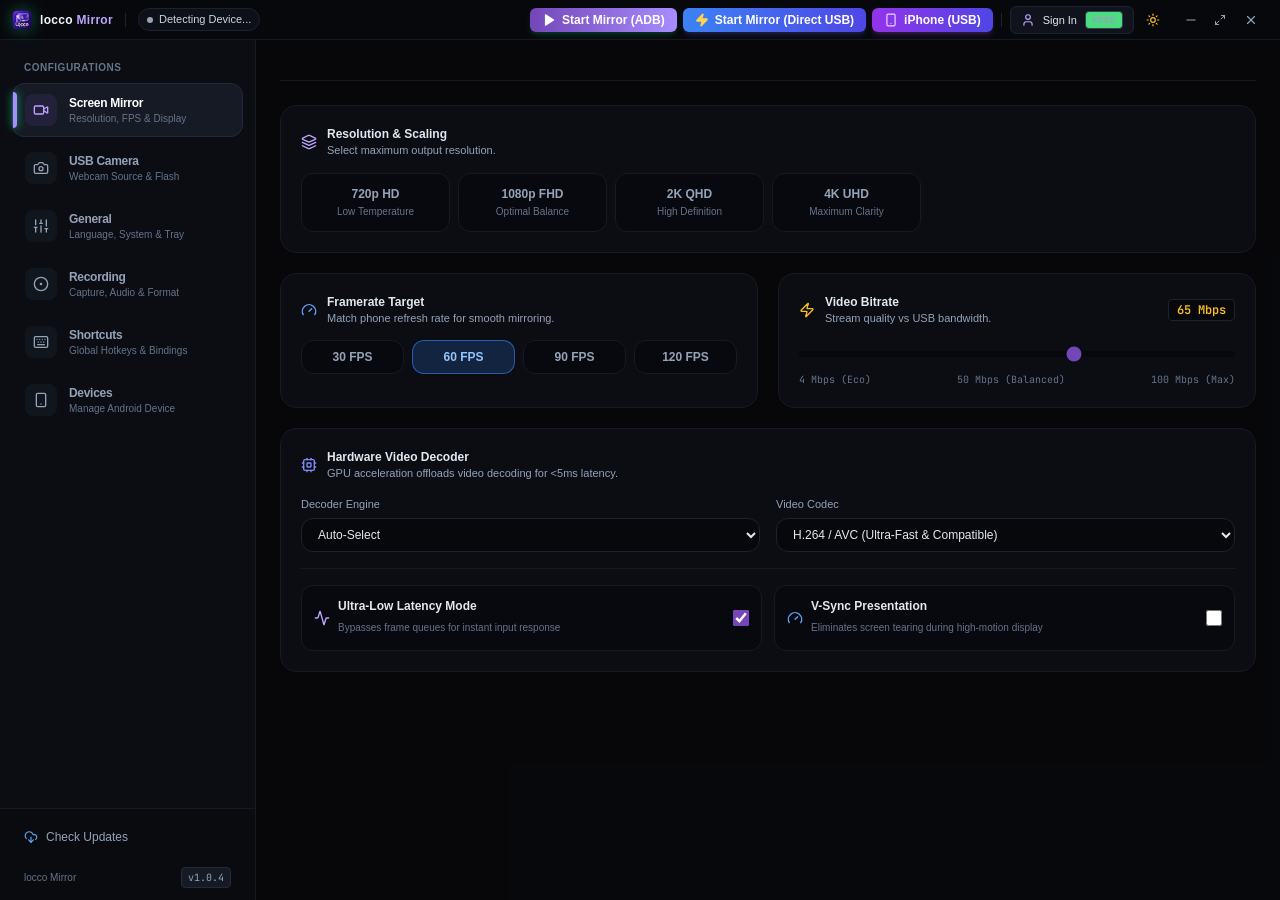
==== index.html @ 34924377 "feat(ui): update web frontend bundle with simplified USB camera and Locco Camera window controls" ====
<!DOCTYPE html>
<html lang="en" data-theme="dark">
  <head>
    <meta charset="UTF-8" />
    <meta name="viewport" content="width=device-width, initial-scale=1.0" />
    <title>locco Mirror</title>
    <link rel="icon" type="image/png" href="./assets/logo-B0XEbf4M.png" />
    <script type="module" crossorigin src="./assets/index-BO8e0gEm.js"></script>
    <link rel="modulepreload" crossorigin href="./assets/vendor-nf7bT_Uh.js">
    <link rel="stylesheet" crossorigin href="./assets/index-D-BGktNt.css">
  </head>
  <body class="bg-dark-950 text-slate-100 overflow-hidden">
    <div id="root"></div>
  </body>
</html>
---- assets/index-D-BGktNt.css ----
@font-face{font-family:Hanken Grotesk;font-style:normal;font-weight:300;font-display:swap;src:url([data-uri]) format("woff2");unicode-range:U+0460-052F,U+1C80-1C8A,U+20B4,U+2DE0-2DFF,U+A640-A69F,U+FE2E-FE2F}@font-face{font-family:Hanken Grotesk;font-style:normal;font-weight:300;font-display:swap;src:url(./ieVn2YZDLWuGJpnzaiwFXS9tYtpS59CjCQ-CHiFlh_0.woff2) format("woff2");unicode-range:U+0102-0103,U+0110-0111,U+0128-0129,U+0168-0169,U+01A0-01A1,U+01AF-01B0,U+0300-0301,U+0303-0304,U+0308-0309,U+0323,U+0329,U+1EA0-1EF9,U+20AB}@font-face{font-family:Hanken Grotesk;font-style:normal;font-weight:300;font-display:swap;src:url(./ieVn2YZDLWuGJpnzaiwFXS9tYtpT59CjCQ-Dg-wlmqe.woff2) format("woff2");unicode-range:U+0100-02BA,U+02BD-02C5,U+02C7-02CC,U+02CE-02D7,U+02DD-02FF,U+0304,U+0308,U+0329,U+1D00-1DBF,U+1E00-1E9F,U+1EF2-1EFF,U+2020,U+20A0-20AB,U+20AD-20C0,U+2113,U+2C60-2C7F,U+A720-A7FF}@font-face{font-family:Hanken Grotesk;font-style:normal;font-weight:300;font-display:swap;src:url(./ieVn2YZDLWuGJpnzaiwFXS9tYtpd59A-CaVRRdDk.woff2) format("woff2");unicode-range:U+0000-00FF,U+0131,U+0152-0153,U+02BB-02BC,U+02C6,U+02DA,U+02DC,U+0304,U+0308,U+0329,U+2000-206F,U+20AC,U+2122,U+2191,U+2193,U+2212,U+2215,U+FEFF,U+FFFD}@font-face{font-family:Hanken Grotesk;font-style:normal;font-weight:400;font-display:swap;src:url([data-uri]) format("woff2");unicode-range:U+0460-052F,U+1C80-1C8A,U+20B4,U+2DE0-2DFF,U+A640-A69F,U+FE2E-FE2F}@font-face{font-family:Hanken Grotesk;font-style:normal;font-weight:400;font-display:swap;src:url(./ieVn2YZDLWuGJpnzaiwFXS9tYtpS59CjCQ-CHiFlh_0.woff2) format("woff2");unicode-range:U+0102-0103,U+0110-0111,U+0128-0129,U+0168-0169,U+01A0-01A1,U+01AF-01B0,U+0300-0301,U+0303-0304,U+0308-0309,U+0323,U+0329,U+1EA0-1EF9,U+20AB}@font-face{font-family:Hanken Grotesk;font-style:normal;font-weight:400;font-display:swap;src:url(./ieVn2YZDLWuGJpnzaiwFXS9tYtpT59CjCQ-Dg-wlmqe.woff2) format("woff2");unicode-range:U+0100-02BA,U+02BD-02C5,U+02C7-02CC,U+02CE-02D7,U+02DD-02FF,U+0304,U+0308,U+0329,U+1D00-1DBF,U+1E00-1E9F,U+1EF2-1EFF,U+2020,U+20A0-20AB,U+20AD-20C0,U+2113,U+2C60-2C7F,U+A720-A7FF}@font-face{font-family:Hanken Grotesk;font-style:normal;font-weight:400;font-display:swap;src:url(./ieVn2YZDLWuGJpnzaiwFXS9tYtpd59A-CaVRRdDk.woff2) format("woff2");unicode-range:U+0000-00FF,U+0131,U+0152-0153,U+02BB-02BC,U+02C6,U+02DA,U+02DC,U+0304,U+0308,U+0329,U+2000-206F,U+20AC,U+2122,U+2191,U+2193,U+2212,U+2215,U+FEFF,U+FFFD}@font-face{font-family:Hanken Grotesk;font-style:normal;font-weight:500;font-display:swap;src:url([data-uri]) format("woff2");unicode-range:U+0460-052F,U+1C80-1C8A,U+20B4,U+2DE0-2DFF,U+A640-A69F,U+FE2E-FE2F}@font-face{font-family:Hanken Grotesk;font-style:normal;font-weight:500;font-display:swap;src:url(./ieVn2YZDLWuGJpnzaiwFXS9tYtpS59CjCQ-CHiFlh_0.woff2) format("woff2");unicode-range:U+0102-0103,U+0110-0111,U+0128-0129,U+0168-0169,U+01A0-01A1,U+01AF-01B0,U+0300-0301,U+0303-0304,U+0308-0309,U+0323,U+0329,U+1EA0-1EF9,U+20AB}@font-face{font-family:Hanken Grotesk;font-style:normal;font-weight:500;font-display:swap;src:url(./ieVn2YZDLWuGJpnzaiwFXS9tYtpT59CjCQ-Dg-wlmqe.woff2) format("woff2");unicode-range:U+0100-02BA,U+02BD-02C5,U+02C7-02CC,U+02CE-02D7,U+02DD-02FF,U+0304,U+0308,U+0329,U+1D00-1DBF,U+1E00-1E9F,U+1EF2-1EFF,U+2020,U+20A0-20AB,U+20AD-20C0,U+2113,U+2C60-2C7F,U+A720-A7FF}@font-face{font-family:Hanken Grotesk;font-style:normal;font-weight:500;font-display:swap;src:url(./ieVn2YZDLWuGJpnzaiwFXS9tYtpd59A-CaVRRdDk.woff2) format("woff2");unicode-range:U+0000-00FF,U+0131,U+0152-0153,U+02BB-02BC,U+02C6,U+02DA,U+02DC,U+0304,U+0308,U+0329,U+2000-206F,U+20AC,U+2122,U+2191,U+2193,U+2212,U+2215,U+FEFF,U+FFFD}@font-face{font-family:Hanken Grotesk;font-style:normal;font-weight:600;font-display:swap;src:url([data-uri]) format("woff2");unicode-range:U+0460-052F,U+1C80-1C8A,U+20B4,U+2DE0-2DFF,U+A640-A69F,U+FE2E-FE2F}@font-face{font-family:Hanken Grotesk;font-style:normal;font-weight:600;font-display:swap;src:url(./ieVn2YZDLWuGJpnzaiwFXS9tYtpS59CjCQ-CHiFlh_0.woff2) format("woff2");unicode-range:U+0102-0103,U+0110-0111,U+0128-0129,U+0168-0169,U+01A0-01A1,U+01AF-01B0,U+0300-0301,U+0303-0304,U+0308-0309,U+0323,U+0329,U+1EA0-1EF9,U+20AB}@font-face{font-family:Hanken Grotesk;font-style:normal;font-weight:600;font-display:swap;src:url(./ieVn2YZDLWuGJpnzaiwFXS9tYtpT59CjCQ-Dg-wlmqe.woff2) format("woff2");unicode-range:U+0100-02BA,U+02BD-02C5,U+02C7-02CC,U+02CE-02D7,U+02DD-02FF,U+0304,U+0308,U+0329,U+1D00-1DBF,U+1E00-1E9F,U+1EF2-1EFF,U+2020,U+20A0-20AB,U+20AD-20C0,U+2113,U+2C60-2C7F,U+A720-A7FF}@font-face{font-family:Hanken Grotesk;font-style:normal;font-weight:600;font-display:swap;src:url(./ieVn2YZDLWuGJpnzaiwFXS9tYtpd59A-CaVRRdDk.woff2) format("woff2");unicode-range:U+0000-00FF,U+0131,U+0152-0153,U+02BB-02BC,U+02C6,U+02DA,U+02DC,U+0304,U+0308,U+0329,U+2000-206F,U+20AC,U+2122,U+2191,U+2193,U+2212,U+2215,U+FEFF,U+FFFD}@font-face{font-family:Hanken Grotesk;font-style:normal;font-weight:700;font-display:swap;src:url([data-uri]) format("woff2");unicode-range:U+0460-052F,U+1C80-1C8A,U+20B4,U+2DE0-2DFF,U+A640-A69F,U+FE2E-FE2F}@font-face{font-family:Hanken Grotesk;font-style:normal;font-weight:700;font-display:swap;src:url(./ieVn2YZDLWuGJpnzaiwFXS9tYtpS59CjCQ-CHiFlh_0.woff2) format("woff2");unicode-range:U+0102-0103,U+0110-0111,U+0128-0129,U+0168-0169,U+01A0-01A1,U+01AF-01B0,U+0300-0301,U+0303-0304,U+0308-0309,U+0323,U+0329,U+1EA0-1EF9,U+20AB}@font-face{font-family:Hanken Grotesk;font-style:normal;font-weight:700;font-display:swap;src:url(./ieVn2YZDLWuGJpnzaiwFXS9tYtpT59CjCQ-Dg-wlmqe.woff2) format("woff2");unicode-range:U+0100-02BA,U+02BD-02C5,U+02C7-02CC,U+02CE-02D7,U+02DD-02FF,U+0304,U+0308,U+0329,U+1D00-1DBF,U+1E00-1E9F,U+1EF2-1EFF,U+2020,U+20A0-20AB,U+20AD-20C0,U+2113,U+2C60-2C7F,U+A720-A7FF}@font-face{font-family:Hanken Grotesk;font-style:normal;font-weight:700;font-display:swap;src:url(./ieVn2YZDLWuGJpnzaiwFXS9tYtpd59A-CaVRRdDk.woff2) format("woff2");unicode-range:U+0000-00FF,U+0131,U+0152-0153,U+02BB-02BC,U+02C6,U+02DA,U+02DC,U+0304,U+0308,U+0329,U+2000-206F,U+20AC,U+2122,U+2191,U+2193,U+2212,U+2215,U+FEFF,U+FFFD}@font-face{font-family:Hanken Grotesk;font-style:normal;font-weight:800;font-display:swap;src:url([data-uri]) format("woff2");unicode-range:U+0460-052F,U+1C80-1C8A,U+20B4,U+2DE0-2DFF,U+A640-A69F,U+FE2E-FE2F}@font-face{font-family:Hanken Grotesk;font-style:normal;font-weight:800;font-display:swap;src:url(./ieVn2YZDLWuGJpnzaiwFXS9tYtpS59CjCQ-CHiFlh_0.woff2) format("woff2");unicode-range:U+0102-0103,U+0110-0111,U+0128-0129,U+0168-0169,U+01A0-01A1,U+01AF-01B0,U+0300-0301,U+0303-0304,U+0308-0309,U+0323,U+0329,U+1EA0-1EF9,U+20AB}@font-face{font-family:Hanken Grotesk;font-style:normal;font-weight:800;font-display:swap;src:url(./ieVn2YZDLWuGJpnzaiwFXS9tYtpT59CjCQ-Dg-wlmqe.woff2) format("woff2");unicode-range:U+0100-02BA,U+02BD-02C5,U+02C7-02CC,U+02CE-02D7,U+02DD-02FF,U+0304,U+0308,U+0329,U+1D00-1DBF,U+1E00-1E9F,U+1EF2-1EFF,U+2020,U+20A0-20AB,U+20AD-20C0,U+2113,U+2C60-2C7F,U+A720-A7FF}@font-face{font-family:Hanken Grotesk;font-style:normal;font-weight:800;font-display:swap;src:url(./ieVn2YZDLWuGJpnzaiwFXS9tYtpd59A-CaVRRdDk.woff2) format("woff2");unicode-range:U+0000-00FF,U+0131,U+0152-0153,U+02BB-02BC,U+02C6,U+02DA,U+02DC,U+0304,U+0308,U+0329,U+2000-206F,U+20AC,U+2122,U+2191,U+2193,U+2212,U+2215,U+FEFF,U+FFFD}@font-face{font-family:JetBrains Mono;font-style:normal;font-weight:400;font-display:swap;src:url([data-uri]) format("woff2");unicode-range:U+0460-052F,U+1C80-1C8A,U+20B4,U+2DE0-2DFF,U+A640-A69F,U+FE2E-FE2F}@font-face{font-family:JetBrains Mono;font-style:normal;font-weight:400;font-display:swap;src:url(./tDbv2o-flEEny0FZhsfKu5WU4zr3E_BX0PnT8RD8yKwBNntkaToggR7BYRbKPxTcwhsk-Buze_B52.woff2) format("woff2");unicode-range:U+0301,U+0400-045F,U+0490-0491,U+04B0-04B1,U+2116}@font-face{font-family:JetBrains Mono;font-style:normal;font-weight:400;font-display:swap;src:url(./tDbv2o-flEEny0FZhsfKu5WU4zr3E_BX0PnT8RD8yKwBNntkaToggR7BYRbKPxPcwhsk-D3oMJlXt.woff2) format("woff2");unicode-range:U+0370-0377,U+037A-037F,U+0384-038A,U+038C,U+038E-03A1,U+03A3-03FF}@font-face{font-family:JetBrains Mono;font-style:normal;font-weight:400;font-display:swap;src:url(./tDbv2o-flEEny0FZhsfKu5WU4zr3E_BX0PnT8RD8yKwBNntkaToggR7BYRbKPx_cwhsk-BehTv68k.woff2) format("woff2");unicode-range:U+0102-0103,U+0110-0111,U+0128-0129,U+0168-0169,U+01A0-01A1,U+01AF-01B0,U+0300-0301,U+0303-0304,U+0308-0309,U+0323,U+0329,U+1EA0-1EF9,U+20AB}@font-face{font-family:JetBrains Mono;font-style:normal;font-weight:400;font-display:swap;src:url(./tDbv2o-flEEny0FZhsfKu5WU4zr3E_BX0PnT8RD8yKwBNntkaToggR7BYRbKPx7cwhsk-DIC32ArD.woff2) format("woff2");unicode-range:U+0100-02BA,U+02BD-02C5,U+02C7-02CC,U+02CE-02D7,U+02DD-02FF,U+0304,U+0308,U+0329,U+1D00-1DBF,U+1E00-1E9F,U+1EF2-1EFF,U+2020,U+20A0-20AB,U+20AD-20C0,U+2113,U+2C60-2C7F,U+A720-A7FF}@font-face{font-family:JetBrains Mono;font-style:normal;font-weight:400;font-display:swap;src:url(./tDbv2o-flEEny0FZhsfKu5WU4zr3E_BX0PnT8RD8yKwBNntkaToggR7BYRbKPxDcwg-6fWv1k7M.woff2) format("woff2");unicode-range:U+0000-00FF,U+0131,U+0152-0153,U+02BB-02BC,U+02C6,U+02DA,U+02DC,U+0304,U+0308,U+0329,U+2000-206F,U+20AC,U+2122,U+2191,U+2193,U+2212,U+2215,U+FEFF,U+FFFD}@font-face{font-family:JetBrains Mono;font-style:normal;font-weight:500;font-display:swap;src:url([data-uri]) format("woff2");unicode-range:U+0460-052F,U+1C80-1C8A,U+20B4,U+2DE0-2DFF,U+A640-A69F,U+FE2E-FE2F}@font-face{font-family:JetBrains Mono;font-style:normal;font-weight:500;font-display:swap;src:url(./tDbv2o-flEEny0FZhsfKu5WU4zr3E_BX0PnT8RD8yKwBNntkaToggR7BYRbKPxTcwhsk-Buze_B52.woff2) format("woff2");unicode-range:U+0301,U+0400-045F,U+0490-0491,U+04B0-04B1,U+2116}@font-face{font-family:JetBrains Mono;font-style:normal;font-weight:500;font-display:swap;src:url(./tDbv2o-flEEny0FZhsfKu5WU4zr3E_BX0PnT8RD8yKwBNntkaToggR7BYRbKPxPcwhsk-D3oMJlXt.woff2) format("woff2");unicode-range:U+0370-0377,U+037A-037F,U+0384-038A,U+038C,U+038E-03A1,U+03A3-03FF}@font-face{font-family:JetBrains Mono;font-style:normal;font-weight:500;font-display:swap;src:url(./tDbv2o-flEEny0FZhsfKu5WU4zr3E_BX0PnT8RD8yKwBNntkaToggR7BYRbKPx_cwhsk-BehTv68k.woff2) format("woff2");unicode-range:U+0102-0103,U+0110-0111,U+0128-0129,U+0168-0169,U+01A0-01A1,U+01AF-01B0,U+0300-0301,U+0303-0304,U+0308-0309,U+0323,U+0329,U+1EA0-1EF9,U+20AB}@font-face{font-family:JetBrains Mono;font-style:normal;font-weight:500;font-display:swap;src:url(./tDbv2o-flEEny0FZhsfKu5WU4zr3E_BX0PnT8RD8yKwBNntkaToggR7BYRbKPx7cwhsk-DIC32ArD.woff2) format("woff2");unicode-range:U+0100-02BA,U+02BD-02C5,U+02C7-02CC,U+02CE-02D7,U+02DD-02FF,U+0304,U+0308,U+0329,U+1D00-1DBF,U+1E00-1E9F,U+1EF2-1EFF,U+2020,U+20A0-20AB,U+20AD-20C0,U+2113,U+2C60-2C7F,U+A720-A7FF}@font-face{font-family:JetBrains Mono;font-style:normal;font-weight:500;font-display:swap;src:url(./tDbv2o-flEEny0FZhsfKu5WU4zr3E_BX0PnT8RD8yKwBNntkaToggR7BYRbKPxDcwg-6fWv1k7M.woff2) format("woff2");unicode-range:U+0000-00FF,U+0131,U+0152-0153,U+02BB-02BC,U+02C6,U+02DA,U+02DC,U+0304,U+0308,U+0329,U+2000-206F,U+20AC,U+2122,U+2191,U+2193,U+2212,U+2215,U+FEFF,U+FFFD}@font-face{font-family:JetBrains Mono;font-style:normal;font-weight:600;font-display:swap;src:url([data-uri]) format("woff2");unicode-range:U+0460-052F,U+1C80-1C8A,U+20B4,U+2DE0-2DFF,U+A640-A69F,U+FE2E-FE2F}@font-face{font-family:JetBrains Mono;font-style:normal;font-weight:600;font-display:swap;src:url(./tDbv2o-flEEny0FZhsfKu5WU4zr3E_BX0PnT8RD8yKwBNntkaToggR7BYRbKPxTcwhsk-Buze_B52.woff2) format("woff2");unicode-range:U+0301,U+0400-045F,U+0490-0491,U+04B0-04B1,U+2116}@font-face{font-family:JetBrains Mono;font-style:normal;font-weight:600;font-display:swap;src:url(./tDbv2o-flEEny0FZhsfKu5WU4zr3E_BX0PnT8RD8yKwBNntkaToggR7BYRbKPxPcwhsk-D3oMJlXt.woff2) format("woff2");unicode-range:U+0370-0377,U+037A-037F,U+0384-038A,U+038C,U+038E-03A1,U+03A3-03FF}@font-face{font-family:JetBrains Mono;font-style:normal;font-weight:600;font-display:swap;src:url(./tDbv2o-flEEny0FZhsfKu5WU4zr3E_BX0PnT8RD8yKwBNntkaToggR7BYRbKPx_cwhsk-BehTv68k.woff2) format("woff2");unicode-range:U+0102-0103,U+0110-0111,U+0128-0129,U+0168-0169,U+01A0-01A1,U+01AF-01B0,U+0300-0301,U+0303-0304,U+0308-0309,U+0323,U+0329,U+1EA0-1EF9,U+20AB}@font-face{font-family:JetBrains Mono;font-style:normal;font-weight:600;font-display:swap;src:url(./tDbv2o-flEEny0FZhsfKu5WU4zr3E_BX0PnT8RD8yKwBNntkaToggR7BYRbKPx7cwhsk-DIC32ArD.woff2) format("woff2");unicode-range:U+0100-02BA,U+02BD-02C5,U+02C7-02CC,U+02CE-02D7,U+02DD-02FF,U+0304,U+0308,U+0329,U+1D00-1DBF,U+1E00-1E9F,U+1EF2-1EFF,U+2020,U+20A0-20AB,U+20AD-20C0,U+2113,U+2C60-2C7F,U+A720-A7FF}@font-face{font-family:JetBrains Mono;font-style:normal;font-weight:600;font-display:swap;src:url(./tDbv2o-flEEny0FZhsfKu5WU4zr3E_BX0PnT8RD8yKwBNntkaToggR7BYRbKPxDcwg-6fWv1k7M.woff2) format("woff2");unicode-range:U+0000-00FF,U+0131,U+0152-0153,U+02BB-02BC,U+02C6,U+02DA,U+02DC,U+0304,U+0308,U+0329,U+2000-206F,U+20AC,U+2122,U+2191,U+2193,U+2212,U+2215,U+FEFF,U+FFFD}@font-face{font-family:remixicon;src:url(remixicon.eot?t=1769685282643);src:url(remixicon.eot?t=1769685282643#iefix) format("embedded-opentype"),url(./remixicon-CZw4FkzQ.woff2?t=1769685282643) format("woff2"),url(./remixicon-S6an_USy.woff?t=1769685282643) format("woff"),url(./remixicon-sqouR8Ox.ttf?t=1769685282643) format("truetype"),url(remixicon.svg?t=1769685282643#remixicon) format("svg");font-display:swap}[class^=ri-],[class*=" ri-"]{font-family:remixicon!important;font-style:normal;-webkit-font-smoothing:antialiased;-moz-osx-font-smoothing:grayscale}.ri-lg{font-size:1.3333em;line-height:.75em;vertical-align:-.0667em}.ri-xl{font-size:1.5em;line-height:.6666em;vertical-align:-.075em}.ri-xxs{font-size:.5em}.ri-xs{font-size:.75em}.ri-sm{font-size:.875em}.ri-1x{font-size:1em}.ri-2x{font-size:2em}.ri-3x{font-size:3em}.ri-4x{font-size:4em}.ri-5x{font-size:5em}.ri-6x{font-size:6em}.ri-7x{font-size:7em}.ri-8x{font-size:8em}.ri-9x{font-size:9em}.ri-10x{font-size:10em}.ri-fw{text-align:center;width:1.25em}.ri-24-hours-fill:before{content:""}.ri-24-hours-line:before{content:""}.ri-4k-fill:before{content:""}.ri-4k-line:before{content:""}.ri-a-b:before{content:""}.ri-account-box-fill:before{content:""}.ri-account-box-line:before{content:""}.ri-account-circle-fill:before{content:""}.ri-account-circle-line:before{content:""}.ri-account-pin-box-fill:before{content:""}.ri-account-pin-box-line:before{content:""}.ri-account-pin-circle-fill:before{content:""}.ri-account-pin-circle-line:before{content:""}.ri-add-box-fill:before{content:""}.ri-add-box-line:before{content:""}.ri-add-circle-fill:before{content:""}.ri-add-circle-line:before{content:""}.ri-add-fill:before{content:""}.ri-add-line:before{content:""}.ri-admin-fill:before{content:""}.ri-admin-line:before{content:""}.ri-advertisement-fill:before{content:""}.ri-advertisement-line:before{content:""}.ri-airplay-fill:before{content:""}.ri-airplay-line:before{content:""}.ri-alarm-fill:before{content:""}.ri-alarm-line:before{content:""}.ri-alarm-warning-fill:before{content:""}.ri-alarm-warning-line:before{content:""}.ri-album-fill:before{content:""}.ri-album-line:before{content:""}.ri-alert-fill:before{content:""}.ri-alert-line:before{content:""}.ri-aliens-fill:before{content:""}.ri-aliens-line:before{content:""}.ri-align-bottom:before{content:""}.ri-align-center:before{content:""}.ri-align-justify:before{content:""}.ri-align-left:before{content:""}.ri-align-right:before{content:""}.ri-align-top:before{content:""}.ri-align-vertically:before{content:""}.ri-alipay-fill:before{content:""}.ri-alipay-line:before{content:""}.ri-amazon-fill:before{content:""}.ri-amazon-line:before{content:""}.ri-anchor-fill:before{content:""}.ri-anchor-line:before{content:""}.ri-ancient-gate-fill:before{content:""}.ri-ancient-gate-line:before{content:""}.ri-ancient-pavilion-fill:before{content:""}.ri-ancient-pavilion-line:before{content:""}.ri-android-fill:before{content:""}.ri-android-line:before{content:""}.ri-angularjs-fill:before{content:""}.ri-angularjs-line:before{content:""}.ri-anticlockwise-2-fill:before{content:""}.ri-anticlockwise-2-line:before{content:""}.ri-anticlockwise-fill:before{content:""}.ri-anticlockwise-line:before{content:""}.ri-app-store-fill:before{content:""}.ri-app-store-line:before{content:""}.ri-apple-fill:before{content:""}.ri-apple-line:before{content:""}.ri-apps-2-fill:before{content:""}.ri-apps-2-line:before{content:""}.ri-apps-fill:before{content:""}.ri-apps-line:before{content:""}.ri-archive-drawer-fill:before{content:""}.ri-archive-drawer-line:before{content:""}.ri-archive-fill:before{content:""}.ri-archive-line:before{content:""}.ri-arrow-down-circle-fill:before{content:""}.ri-arrow-down-circle-line:before{content:""}.ri-arrow-down-fill:before{content:""}.ri-arrow-down-line:before{content:""}.ri-arrow-down-s-fill:before{content:""}.ri-arrow-down-s-line:before{content:""}.ri-arrow-drop-down-fill:before{content:""}.ri-arrow-drop-down-line:before{content:""}.ri-arrow-drop-left-fill:before{content:""}.ri-arrow-drop-left-line:before{content:""}.ri-arrow-drop-right-fill:before{content:""}.ri-arrow-drop-right-line:before{content:""}.ri-arrow-drop-up-fill:before{content:""}.ri-arrow-drop-up-line:before{content:""}.ri-arrow-go-back-fill:before{content:""}.ri-arrow-go-back-line:before{content:""}.ri-arrow-go-forward-fill:before{content:""}.ri-arrow-go-forward-line:before{content:""}.ri-arrow-left-circle-fill:before{content:""}.ri-arrow-left-circle-line:before{content:""}.ri-arrow-left-down-fill:before{content:""}.ri-arrow-left-down-line:before{content:""}.ri-arrow-left-fill:before{content:""}.ri-arrow-left-line:before{content:""}.ri-arrow-left-right-fill:before{content:""}.ri-arrow-left-right-line:before{content:""}.ri-arrow-left-s-fill:before{content:""}.ri-arrow-left-s-line:before{content:""}.ri-arrow-left-up-fill:before{content:""}.ri-arrow-left-up-line:before{content:""}.ri-arrow-right-circle-fill:before{content:""}.ri-arrow-right-circle-line:before{content:""}.ri-arrow-right-down-fill:before{content:""}.ri-arrow-right-down-line:before{content:""}.ri-arrow-right-fill:before{content:""}.ri-arrow-right-line:before{content:""}.ri-arrow-right-s-fill:before{content:""}.ri-arrow-right-s-line:before{content:""}.ri-arrow-right-up-fill:before{content:""}.ri-arrow-right-up-line:before{content:""}.ri-arrow-up-circle-fill:before{content:""}.ri-arrow-up-circle-line:before{content:""}.ri-arrow-up-down-fill:before{content:""}.ri-arrow-up-down-line:before{content:""}.ri-arrow-up-fill:before{content:""}.ri-arrow-up-line:before{content:""}.ri-arrow-up-s-fill:before{content:""}.ri-arrow-up-s-line:before{content:""}.ri-artboard-2-fill:before{content:""}.ri-artboard-2-line:before{content:""}.ri-artboard-fill:before{content:""}.ri-artboard-line:before{content:""}.ri-article-fill:before{content:""}.ri-article-line:before{content:""}.ri-aspect-ratio-fill:before{content:""}.ri-aspect-ratio-line:before{content:""}.ri-asterisk:before{content:""}.ri-at-fill:before{content:""}.ri-at-line:before{content:""}.ri-attachment-2:before{content:""}.ri-attachment-fill:before{content:""}.ri-attachment-line:before{content:""}.ri-auction-fill:before{content:""}.ri-auction-line:before{content:""}.ri-award-fill:before{content:""}.ri-award-line:before{content:""}.ri-baidu-fill:before{content:""}.ri-baidu-line:before{content:""}.ri-ball-pen-fill:before{content:""}.ri-ball-pen-line:before{content:""}.ri-bank-card-2-fill:before{content:""}.ri-bank-card-2-line:before{content:""}.ri-bank-card-fill:before{content:""}.ri-bank-card-line:before{content:""}.ri-bank-fill:before{content:""}.ri-bank-line:before{content:""}.ri-bar-chart-2-fill:before{content:""}.ri-bar-chart-2-line:before{content:""}.ri-bar-chart-box-fill:before{content:""}.ri-bar-chart-box-line:before{content:""}.ri-bar-chart-fill:before{content:""}.ri-bar-chart-grouped-fill:before{content:""}.ri-bar-chart-grouped-line:before{content:""}.ri-bar-chart-horizontal-fill:before{content:""}.ri-bar-chart-horizontal-line:before{content:""}.ri-bar-chart-line:before{content:""}.ri-barcode-box-fill:before{content:""}.ri-barcode-box-line:before{content:""}.ri-barcode-fill:before{content:""}.ri-barcode-line:before{content:""}.ri-barricade-fill:before{content:""}.ri-barricade-line:before{content:""}.ri-base-station-fill:before{content:""}.ri-base-station-line:before{content:""}.ri-basketball-fill:before{content:""}.ri-basketball-line:before{content:""}.ri-battery-2-charge-fill:before{content:""}.ri-battery-2-charge-line:before{content:""}.ri-battery-2-fill:before{content:""}.ri-battery-2-line:before{content:""}.ri-battery-charge-fill:before{content:""}.ri-battery-charge-line:before{content:""}.ri-battery-fill:before{content:""}.ri-battery-line:before{content:""}.ri-battery-low-fill:before{content:""}.ri-battery-low-line:before{content:""}.ri-battery-saver-fill:before{content:""}.ri-battery-saver-line:before{content:""}.ri-battery-share-fill:before{content:""}.ri-battery-share-line:before{content:""}.ri-bear-smile-fill:before{content:""}.ri-bear-smile-line:before{content:""}.ri-behance-fill:before{content:""}.ri-behance-line:before{content:""}.ri-bell-fill:before{content:""}.ri-bell-line:before{content:""}.ri-bike-fill:before{content:""}.ri-bike-line:before{content:""}.ri-bilibili-fill:before{content:""}.ri-bilibili-line:before{content:""}.ri-bill-fill:before{content:""}.ri-bill-line:before{content:""}.ri-billiards-fill:before{content:""}.ri-billiards-line:before{content:""}.ri-bit-coin-fill:before{content:""}.ri-bit-coin-line:before{content:""}.ri-blaze-fill:before{content:""}.ri-blaze-line:before{content:""}.ri-bluetooth-connect-fill:before{content:""}.ri-bluetooth-connect-line:before{content:""}.ri-bluetooth-fill:before{content:""}.ri-bluetooth-line:before{content:""}.ri-blur-off-fill:before{content:""}.ri-blur-off-line:before{content:""}.ri-body-scan-fill:before{content:""}.ri-body-scan-line:before{content:""}.ri-bold:before{content:""}.ri-book-2-fill:before{content:""}.ri-book-2-line:before{content:""}.ri-book-3-fill:before{content:""}.ri-book-3-line:before{content:""}.ri-book-fill:before{content:""}.ri-book-line:before{content:""}.ri-book-marked-fill:before{content:""}.ri-book-marked-line:before{content:""}.ri-book-open-fill:before{content:""}.ri-book-open-line:before{content:""}.ri-book-read-fill:before{content:""}.ri-book-read-line:before{content:""}.ri-booklet-fill:before{content:""}.ri-booklet-line:before{content:""}.ri-bookmark-2-fill:before{content:""}.ri-bookmark-2-line:before{content:""}.ri-bookmark-3-fill:before{content:""}.ri-bookmark-3-line:before{content:""}.ri-bookmark-fill:before{content:""}.ri-bookmark-line:before{content:""}.ri-boxing-fill:before{content:""}.ri-boxing-line:before{content:""}.ri-braces-fill:before{content:""}.ri-braces-line:before{content:""}.ri-brackets-fill:before{content:""}.ri-brackets-line:before{content:""}.ri-briefcase-2-fill:before{content:""}.ri-briefcase-2-line:before{content:""}.ri-briefcase-3-fill:before{content:""}.ri-briefcase-3-line:before{content:""}.ri-briefcase-4-fill:before{content:""}.ri-briefcase-4-line:before{content:""}.ri-briefcase-5-fill:before{content:""}.ri-briefcase-5-line:before{content:""}.ri-briefcase-fill:before{content:""}.ri-briefcase-line:before{content:""}.ri-bring-forward:before{content:""}.ri-bring-to-front:before{content:""}.ri-broadcast-fill:before{content:""}.ri-broadcast-line:before{content:""}.ri-brush-2-fill:before{content:""}.ri-brush-2-line:before{content:""}.ri-brush-3-fill:before{content:""}.ri-brush-3-line:before{content:""}.ri-brush-4-fill:before{content:""}.ri-brush-4-line:before{content:""}.ri-brush-fill:before{content:""}.ri-brush-line:before{content:""}.ri-bubble-chart-fill:before{content:""}.ri-bubble-chart-line:before{content:""}.ri-bug-2-fill:before{content:""}.ri-bug-2-line:before{content:""}.ri-bug-fill:before{content:""}.ri-bug-line:before{content:""}.ri-building-2-fill:before{content:""}.ri-building-2-line:before{content:""}.ri-building-3-fill:before{content:""}.ri-building-3-line:before{content:""}.ri-building-4-fill:before{content:""}.ri-building-4-line:before{content:""}.ri-building-fill:before{content:""}.ri-building-line:before{content:""}.ri-bus-2-fill:before{content:""}.ri-bus-2-line:before{content:""}.ri-bus-fill:before{content:""}.ri-bus-line:before{content:""}.ri-bus-wifi-fill:before{content:""}.ri-bus-wifi-line:before{content:""}.ri-cactus-fill:before{content:""}.ri-cactus-line:before{content:""}.ri-cake-2-fill:before{content:""}.ri-cake-2-line:before{content:""}.ri-cake-3-fill:before{content:""}.ri-cake-3-line:before{content:""}.ri-cake-fill:before{content:""}.ri-cake-line:before{content:""}.ri-calculator-fill:before{content:""}.ri-calculator-line:before{content:""}.ri-calendar-2-fill:before{content:""}.ri-calendar-2-line:before{content:""}.ri-calendar-check-fill:before{content:""}.ri-calendar-check-line:before{content:""}.ri-calendar-event-fill:before{content:""}.ri-calendar-event-line:before{content:""}.ri-calendar-fill:before{content:""}.ri-calendar-line:before{content:""}.ri-calendar-todo-fill:before{content:""}.ri-calendar-todo-line:before{content:""}.ri-camera-2-fill:before{content:""}.ri-camera-2-line:before{content:""}.ri-camera-3-fill:before{content:""}.ri-camera-3-line:before{content:""}.ri-camera-fill:before{content:""}.ri-camera-lens-fill:before{content:""}.ri-camera-lens-line:before{content:""}.ri-camera-line:before{content:""}.ri-camera-off-fill:before{content:""}.ri-camera-off-line:before{content:""}.ri-camera-switch-fill:before{content:""}.ri-camera-switch-line:before{content:""}.ri-capsule-fill:before{content:""}.ri-capsule-line:before{content:""}.ri-car-fill:before{content:""}.ri-car-line:before{content:""}.ri-car-washing-fill:before{content:""}.ri-car-washing-line:before{content:""}.ri-caravan-fill:before{content:""}.ri-caravan-line:before{content:""}.ri-cast-fill:before{content:""}.ri-cast-line:before{content:""}.ri-cellphone-fill:before{content:""}.ri-cellphone-line:before{content:""}.ri-celsius-fill:before{content:""}.ri-celsius-line:before{content:""}.ri-centos-fill:before{content:""}.ri-centos-line:before{content:""}.ri-character-recognition-fill:before{content:""}.ri-character-recognition-line:before{content:""}.ri-charging-pile-2-fill:before{content:""}.ri-charging-pile-2-line:before{content:""}.ri-charging-pile-fill:before{content:""}.ri-charging-pile-line:before{content:""}.ri-chat-1-fill:before{content:""}.ri-chat-1-line:before{content:""}.ri-chat-2-fill:before{content:""}.ri-chat-2-line:before{content:""}.ri-chat-3-fill:before{content:""}.ri-chat-3-line:before{content:""}.ri-chat-4-fill:before{content:""}.ri-chat-4-line:before{content:""}.ri-chat-check-fill:before{content:""}.ri-chat-check-line:before{content:""}.ri-chat-delete-fill:before{content:""}.ri-chat-delete-line:before{content:""}.ri-chat-download-fill:before{content:""}.ri-chat-download-line:before{content:""}.ri-chat-follow-up-fill:before{content:""}.ri-chat-follow-up-line:before{content:""}.ri-chat-forward-fill:before{content:""}.ri-chat-forward-line:before{content:""}.ri-chat-heart-fill:before{content:""}.ri-chat-heart-line:before{content:""}.ri-chat-history-fill:before{content:""}.ri-chat-history-line:before{content:""}.ri-chat-new-fill:before{content:""}.ri-chat-new-line:before{content:""}.ri-chat-off-fill:before{content:""}.ri-chat-off-line:before{content:""}.ri-chat-poll-fill:before{content:""}.ri-chat-poll-line:before{content:""}.ri-chat-private-fill:before{content:""}.ri-chat-private-line:before{content:""}.ri-chat-quote-fill:before{content:""}.ri-chat-quote-line:before{content:""}.ri-chat-settings-fill:before{content:""}.ri-chat-settings-line:before{content:""}.ri-chat-smile-2-fill:before{content:""}.ri-chat-smile-2-line:before{content:""}.ri-chat-smile-3-fill:before{content:""}.ri-chat-smile-3-line:before{content:""}.ri-chat-smile-fill:before{content:""}.ri-chat-smile-line:before{content:""}.ri-chat-upload-fill:before{content:""}.ri-chat-upload-line:before{content:""}.ri-chat-voice-fill:before{content:""}.ri-chat-voice-line:before{content:""}.ri-check-double-fill:before{content:""}.ri-check-double-line:before{content:""}.ri-check-fill:before{content:""}.ri-check-line:before{content:""}.ri-checkbox-blank-circle-fill:before{content:""}.ri-checkbox-blank-circle-line:before{content:""}.ri-checkbox-blank-fill:before{content:""}.ri-checkbox-blank-line:before{content:""}.ri-checkbox-circle-fill:before{content:""}.ri-checkbox-circle-line:before{content:""}.ri-checkbox-fill:before{content:""}.ri-checkbox-indeterminate-fill:before{content:""}.ri-checkbox-indeterminate-line:before{content:""}.ri-checkbox-line:before{content:""}.ri-checkbox-multiple-blank-fill:before{content:""}.ri-checkbox-multiple-blank-line:before{content:""}.ri-checkbox-multiple-fill:before{content:""}.ri-checkbox-multiple-line:before{content:""}.ri-china-railway-fill:before{content:""}.ri-china-railway-line:before{content:""}.ri-chrome-fill:before{content:""}.ri-chrome-line:before{content:""}.ri-clapperboard-fill:before{content:""}.ri-clapperboard-line:before{content:""}.ri-clipboard-fill:before{content:""}.ri-clipboard-line:before{content:""}.ri-clockwise-2-fill:before{content:""}.ri-clockwise-2-line:before{content:""}.ri-clockwise-fill:before{content:""}.ri-clockwise-line:before{content:""}.ri-close-circle-fill:before{content:""}.ri-close-circle-line:before{content:""}.ri-close-fill:before{content:""}.ri-close-line:before{content:""}.ri-closed-captioning-fill:before{content:""}.ri-closed-captioning-line:before{content:""}.ri-cloud-fill:before{content:""}.ri-cloud-line:before{content:""}.ri-cloud-off-fill:before{content:""}.ri-cloud-off-line:before{content:""}.ri-cloud-windy-fill:before{content:""}.ri-cloud-windy-line:before{content:""}.ri-cloudy-2-fill:before{content:""}.ri-cloudy-2-line:before{content:""}.ri-cloudy-fill:before{content:""}.ri-cloudy-line:before{content:""}.ri-code-box-fill:before{content:""}.ri-code-box-line:before{content:""}.ri-code-fill:before{content:""}.ri-code-line:before{content:""}.ri-code-s-fill:before{content:""}.ri-code-s-line:before{content:""}.ri-code-s-slash-fill:before{content:""}.ri-code-s-slash-line:before{content:""}.ri-code-view:before{content:""}.ri-codepen-fill:before{content:""}.ri-codepen-line:before{content:""}.ri-coin-fill:before{content:""}.ri-coin-line:before{content:""}.ri-coins-fill:before{content:""}.ri-coins-line:before{content:""}.ri-collage-fill:before{content:""}.ri-collage-line:before{content:""}.ri-command-fill:before{content:""}.ri-command-line:before{content:""}.ri-community-fill:before{content:""}.ri-community-line:before{content:""}.ri-compass-2-fill:before{content:""}.ri-compass-2-line:before{content:""}.ri-compass-3-fill:before{content:""}.ri-compass-3-line:before{content:""}.ri-compass-4-fill:before{content:""}.ri-compass-4-line:before{content:""}.ri-compass-discover-fill:before{content:""}.ri-compass-discover-line:before{content:""}.ri-compass-fill:before{content:""}.ri-compass-line:before{content:""}.ri-compasses-2-fill:before{content:""}.ri-compasses-2-line:before{content:""}.ri-compasses-fill:before{content:""}.ri-compasses-line:before{content:""}.ri-computer-fill:before{content:""}.ri-computer-line:before{content:""}.ri-contacts-book-2-fill:before{content:""}.ri-contacts-book-2-line:before{content:""}.ri-contacts-book-fill:before{content:""}.ri-contacts-book-line:before{content:""}.ri-contacts-book-upload-fill:before{content:""}.ri-contacts-book-upload-line:before{content:""}.ri-contacts-fill:before{content:""}.ri-contacts-line:before{content:""}.ri-contrast-2-fill:before{content:""}.ri-contrast-2-line:before{content:""}.ri-contrast-drop-2-fill:before{content:""}.ri-contrast-drop-2-line:before{content:""}.ri-contrast-drop-fill:before{content:""}.ri-contrast-drop-line:before{content:""}.ri-contrast-fill:before{content:""}.ri-contrast-line:before{content:""}.ri-copper-coin-fill:before{content:""}.ri-copper-coin-line:before{content:""}.ri-copper-diamond-fill:before{content:""}.ri-copper-diamond-line:before{content:""}.ri-copyleft-fill:before{content:""}.ri-copyleft-line:before{content:""}.ri-copyright-fill:before{content:""}.ri-copyright-line:before{content:""}.ri-coreos-fill:before{content:""}.ri-coreos-line:before{content:""}.ri-coupon-2-fill:before{content:""}.ri-coupon-2-line:before{content:""}.ri-coupon-3-fill:before{content:""}.ri-coupon-3-line:before{content:""}.ri-coupon-4-fill:before{content:""}.ri-coupon-4-line:before{content:""}.ri-coupon-5-fill:before{content:""}.ri-coupon-5-line:before{content:""}.ri-coupon-fill:before{content:""}.ri-coupon-line:before{content:""}.ri-cpu-fill:before{content:""}.ri-cpu-line:before{content:""}.ri-creative-commons-by-fill:before{content:""}.ri-creative-commons-by-line:before{content:""}.ri-creative-commons-fill:before{content:""}.ri-creative-commons-line:before{content:""}.ri-creative-commons-nc-fill:before{content:""}.ri-creative-commons-nc-line:before{content:""}.ri-creative-commons-nd-fill:before{content:""}.ri-creative-commons-nd-line:before{content:""}.ri-creative-commons-sa-fill:before{content:""}.ri-creative-commons-sa-line:before{content:""}.ri-creative-commons-zero-fill:before{content:""}.ri-creative-commons-zero-line:before{content:""}.ri-criminal-fill:before{content:""}.ri-criminal-line:before{content:""}.ri-crop-2-fill:before{content:""}.ri-crop-2-line:before{content:""}.ri-crop-fill:before{content:""}.ri-crop-line:before{content:""}.ri-css3-fill:before{content:""}.ri-css3-line:before{content:""}.ri-cup-fill:before{content:""}.ri-cup-line:before{content:""}.ri-currency-fill:before{content:""}.ri-currency-line:before{content:""}.ri-cursor-fill:before{content:""}.ri-cursor-line:before{content:""}.ri-customer-service-2-fill:before{content:""}.ri-customer-service-2-line:before{content:""}.ri-customer-service-fill:before{content:""}.ri-customer-service-line:before{content:""}.ri-dashboard-2-fill:before{content:""}.ri-dashboard-2-line:before{content:""}.ri-dashboard-3-fill:before{content:""}.ri-dashboard-3-line:before{content:""}.ri-dashboard-fill:before{content:""}.ri-dashboard-line:before{content:""}.ri-database-2-fill:before{content:""}.ri-database-2-line:before{content:""}.ri-database-fill:before{content:""}.ri-database-line:before{content:""}.ri-delete-back-2-fill:before{content:""}.ri-delete-back-2-line:before{content:""}.ri-delete-back-fill:before{content:""}.ri-delete-back-line:before{content:""}.ri-delete-bin-2-fill:before{content:""}.ri-delete-bin-2-line:before{content:""}.ri-delete-bin-3-fill:before{content:""}.ri-delete-bin-3-line:before{content:""}.ri-delete-bin-4-fill:before{content:""}.ri-delete-bin-4-line:before{content:""}.ri-delete-bin-5-fill:before{content:""}.ri-delete-bin-5-line:before{content:""}.ri-delete-bin-6-fill:before{content:""}.ri-delete-bin-6-line:before{content:""}.ri-delete-bin-7-fill:before{content:""}.ri-delete-bin-7-line:before{content:""}.ri-delete-bin-fill:before{content:""}.ri-delete-bin-line:before{content:""}.ri-delete-column:before{content:""}.ri-delete-row:before{content:""}.ri-device-fill:before{content:""}.ri-device-line:before{content:""}.ri-device-recover-fill:before{content:""}.ri-device-recover-line:before{content:""}.ri-dingding-fill:before{content:""}.ri-dingding-line:before{content:""}.ri-direction-fill:before{content:""}.ri-direction-line:before{content:""}.ri-disc-fill:before{content:""}.ri-disc-line:before{content:""}.ri-discord-fill:before{content:""}.ri-discord-line:before{content:""}.ri-discuss-fill:before{content:""}.ri-discuss-line:before{content:""}.ri-dislike-fill:before{content:""}.ri-dislike-line:before{content:""}.ri-disqus-fill:before{content:""}.ri-disqus-line:before{content:""}.ri-divide-fill:before{content:""}.ri-divide-line:before{content:""}.ri-donut-chart-fill:before{content:""}.ri-donut-chart-line:before{content:""}.ri-door-closed-fill:before{content:""}.ri-door-closed-line:before{content:""}.ri-door-fill:before{content:""}.ri-door-line:before{content:""}.ri-door-lock-box-fill:before{content:""}.ri-door-lock-box-line:before{content:""}.ri-door-lock-fill:before{content:""}.ri-door-lock-line:before{content:""}.ri-door-open-fill:before{content:""}.ri-door-open-line:before{content:""}.ri-dossier-fill:before{content:""}.ri-dossier-line:before{content:""}.ri-douban-fill:before{content:""}.ri-douban-line:before{content:""}.ri-double-quotes-l:before{content:""}.ri-double-quotes-r:before{content:""}.ri-download-2-fill:before{content:""}.ri-download-2-line:before{content:""}.ri-download-cloud-2-fill:before{content:""}.ri-download-cloud-2-line:before{content:""}.ri-download-cloud-fill:before{content:""}.ri-download-cloud-line:before{content:""}.ri-download-fill:before{content:""}.ri-download-line:before{content:""}.ri-draft-fill:before{content:""}.ri-draft-line:before{content:""}.ri-drag-drop-fill:before{content:""}.ri-drag-drop-line:before{content:""}.ri-drag-move-2-fill:before{content:""}.ri-drag-move-2-line:before{content:""}.ri-drag-move-fill:before{content:""}.ri-drag-move-line:before{content:""}.ri-dribbble-fill:before{content:""}.ri-dribbble-line:before{content:""}.ri-drive-fill:before{content:""}.ri-drive-line:before{content:""}.ri-drizzle-fill:before{content:""}.ri-drizzle-line:before{content:""}.ri-drop-fill:before{content:""}.ri-drop-line:before{content:""}.ri-dropbox-fill:before{content:""}.ri-dropbox-line:before{content:""}.ri-dual-sim-1-fill:before{content:""}.ri-dual-sim-1-line:before{content:""}.ri-dual-sim-2-fill:before{content:""}.ri-dual-sim-2-line:before{content:""}.ri-dv-fill:before{content:""}.ri-dv-line:before{content:""}.ri-dvd-fill:before{content:""}.ri-dvd-line:before{content:""}.ri-e-bike-2-fill:before{content:""}.ri-e-bike-2-line:before{content:""}.ri-e-bike-fill:before{content:""}.ri-e-bike-line:before{content:""}.ri-earth-fill:before{content:""}.ri-earth-line:before{content:""}.ri-earthquake-fill:before{content:""}.ri-earthquake-line:before{content:""}.ri-edge-fill:before{content:""}.ri-edge-line:before{content:""}.ri-edit-2-fill:before{content:""}.ri-edit-2-line:before{content:""}.ri-edit-box-fill:before{content:""}.ri-edit-box-line:before{content:""}.ri-edit-circle-fill:before{content:""}.ri-edit-circle-line:before{content:""}.ri-edit-fill:before{content:""}.ri-edit-line:before{content:""}.ri-eject-fill:before{content:""}.ri-eject-line:before{content:""}.ri-emotion-2-fill:before{content:""}.ri-emotion-2-line:before{content:""}.ri-emotion-fill:before{content:""}.ri-emotion-happy-fill:before{content:""}.ri-emotion-happy-line:before{content:""}.ri-emotion-laugh-fill:before{content:""}.ri-emotion-laugh-line:before{content:""}.ri-emotion-line:before{content:""}.ri-emotion-normal-fill:before{content:""}.ri-emotion-normal-line:before{content:""}.ri-emotion-sad-fill:before{content:""}.ri-emotion-sad-line:before{content:""}.ri-emotion-unhappy-fill:before{content:""}.ri-emotion-unhappy-line:before{content:""}.ri-empathize-fill:before{content:""}.ri-empathize-line:before{content:""}.ri-emphasis-cn:before{content:""}.ri-emphasis:before{content:""}.ri-english-input:before{content:""}.ri-equalizer-fill:before{content:""}.ri-equalizer-line:before{content:""}.ri-eraser-fill:before{content:""}.ri-eraser-line:before{content:""}.ri-error-warning-fill:before{content:""}.ri-error-warning-line:before{content:""}.ri-evernote-fill:before{content:""}.ri-evernote-line:before{content:""}.ri-exchange-box-fill:before{content:""}.ri-exchange-box-line:before{content:""}.ri-exchange-cny-fill:before{content:""}.ri-exchange-cny-line:before{content:""}.ri-exchange-dollar-fill:before{content:""}.ri-exchange-dollar-line:before{content:""}.ri-exchange-fill:before{content:""}.ri-exchange-funds-fill:before{content:""}.ri-exchange-funds-line:before{content:""}.ri-exchange-line:before{content:""}.ri-external-link-fill:before{content:""}.ri-external-link-line:before{content:""}.ri-eye-2-fill:before{content:""}.ri-eye-2-line:before{content:""}.ri-eye-close-fill:before{content:""}.ri-eye-close-line:before{content:""}.ri-eye-fill:before{content:""}.ri-eye-line:before{content:""}.ri-eye-off-fill:before{content:""}.ri-eye-off-line:before{content:""}.ri-facebook-box-fill:before{content:""}.ri-facebook-box-line:before{content:""}.ri-facebook-circle-fill:before{content:""}.ri-facebook-circle-line:before{content:""}.ri-facebook-fill:before{content:""}.ri-facebook-line:before{content:""}.ri-fahrenheit-fill:before{content:""}.ri-fahrenheit-line:before{content:""}.ri-feedback-fill:before{content:""}.ri-feedback-line:before{content:""}.ri-file-2-fill:before{content:""}.ri-file-2-line:before{content:""}.ri-file-3-fill:before{content:""}.ri-file-3-line:before{content:""}.ri-file-4-fill:before{content:""}.ri-file-4-line:before{content:""}.ri-file-add-fill:before{content:""}.ri-file-add-line:before{content:""}.ri-file-chart-2-fill:before{content:""}.ri-file-chart-2-line:before{content:""}.ri-file-chart-fill:before{content:""}.ri-file-chart-line:before{content:""}.ri-file-cloud-fill:before{content:""}.ri-file-cloud-line:before{content:""}.ri-file-code-fill:before{content:""}.ri-file-code-line:before{content:""}.ri-file-copy-2-fill:before{content:""}.ri-file-copy-2-line:before{content:""}.ri-file-copy-fill:before{content:""}.ri-file-copy-line:before{content:""}.ri-file-damage-fill:before{content:""}.ri-file-damage-line:before{content:""}.ri-file-download-fill:before{content:""}.ri-file-download-line:before{content:""}.ri-file-edit-fill:before{content:""}.ri-file-edit-line:before{content:""}.ri-file-excel-2-fill:before{content:""}.ri-file-excel-2-line:before{content:""}.ri-file-excel-fill:before{content:""}.ri-file-excel-line:before{content:""}.ri-file-fill:before{content:""}.ri-file-forbid-fill:before{content:""}.ri-file-forbid-line:before{content:""}.ri-file-gif-fill:before{content:""}.ri-file-gif-line:before{content:""}.ri-file-history-fill:before{content:""}.ri-file-history-line:before{content:""}.ri-file-hwp-fill:before{content:""}.ri-file-hwp-line:before{content:""}.ri-file-info-fill:before{content:""}.ri-file-info-line:before{content:""}.ri-file-line:before{content:""}.ri-file-list-2-fill:before{content:""}.ri-file-list-2-line:before{content:""}.ri-file-list-3-fill:before{content:""}.ri-file-list-3-line:before{content:""}.ri-file-list-fill:before{content:""}.ri-file-list-line:before{content:""}.ri-file-lock-fill:before{content:""}.ri-file-lock-line:before{content:""}.ri-file-marked-fill:before{content:""}.ri-file-marked-line:before{content:""}.ri-file-music-fill:before{content:""}.ri-file-music-line:before{content:""}.ri-file-paper-2-fill:before{content:""}.ri-file-paper-2-line:before{content:""}.ri-file-paper-fill:before{content:""}.ri-file-paper-line:before{content:""}.ri-file-pdf-fill:before{content:""}.ri-file-pdf-line:before{content:""}.ri-file-ppt-2-fill:before{content:""}.ri-file-ppt-2-line:before{content:""}.ri-file-ppt-fill:before{content:""}.ri-file-ppt-line:before{content:""}.ri-file-reduce-fill:before{content:""}.ri-file-reduce-line:before{content:""}.ri-file-search-fill:before{content:""}.ri-file-search-line:before{content:""}.ri-file-settings-fill:before{content:""}.ri-file-settings-line:before{content:""}.ri-file-shield-2-fill:before{content:""}.ri-file-shield-2-line:before{content:""}.ri-file-shield-fill:before{content:""}.ri-file-shield-line:before{content:""}.ri-file-shred-fill:before{content:""}.ri-file-shred-line:before{content:""}.ri-file-text-fill:before{content:""}.ri-file-text-line:before{content:""}.ri-file-transfer-fill:before{content:""}.ri-file-transfer-line:before{content:""}.ri-file-unknow-fill:before{content:""}.ri-file-unknow-line:before{content:""}.ri-file-upload-fill:before{content:""}.ri-file-upload-line:before{content:""}.ri-file-user-fill:before{content:""}.ri-file-user-line:before{content:""}.ri-file-warning-fill:before{content:""}.ri-file-warning-line:before{content:""}.ri-file-word-2-fill:before{content:""}.ri-file-word-2-line:before{content:""}.ri-file-word-fill:before{content:""}.ri-file-word-line:before{content:""}.ri-file-zip-fill:before{content:""}.ri-file-zip-line:before{content:""}.ri-film-fill:before{content:""}.ri-film-line:before{content:""}.ri-filter-2-fill:before{content:""}.ri-filter-2-line:before{content:""}.ri-filter-3-fill:before{content:""}.ri-filter-3-line:before{content:""}.ri-filter-fill:before{content:""}.ri-filter-line:before{content:""}.ri-filter-off-fill:before{content:""}.ri-filter-off-line:before{content:""}.ri-find-replace-fill:before{content:""}.ri-find-replace-line:before{content:""}.ri-finder-fill:before{content:""}.ri-finder-line:before{content:""}.ri-fingerprint-2-fill:before{content:""}.ri-fingerprint-2-line:before{content:""}.ri-fingerprint-fill:before{content:""}.ri-fingerprint-line:before{content:""}.ri-fire-fill:before{content:""}.ri-fire-line:before{content:""}.ri-firefox-fill:before{content:""}.ri-firefox-line:before{content:""}.ri-first-aid-kit-fill:before{content:""}.ri-first-aid-kit-line:before{content:""}.ri-flag-2-fill:before{content:""}.ri-flag-2-line:before{content:""}.ri-flag-fill:before{content:""}.ri-flag-line:before{content:""}.ri-flashlight-fill:before{content:""}.ri-flashlight-line:before{content:""}.ri-flask-fill:before{content:""}.ri-flask-line:before{content:""}.ri-flight-land-fill:before{content:""}.ri-flight-land-line:before{content:""}.ri-flight-takeoff-fill:before{content:""}.ri-flight-takeoff-line:before{content:""}.ri-flood-fill:before{content:""}.ri-flood-line:before{content:""}.ri-flow-chart:before{content:""}.ri-flutter-fill:before{content:""}.ri-flutter-line:before{content:""}.ri-focus-2-fill:before{content:""}.ri-focus-2-line:before{content:""}.ri-focus-3-fill:before{content:""}.ri-focus-3-line:before{content:""}.ri-focus-fill:before{content:""}.ri-focus-line:before{content:""}.ri-foggy-fill:before{content:""}.ri-foggy-line:before{content:""}.ri-folder-2-fill:before{content:""}.ri-folder-2-line:before{content:""}.ri-folder-3-fill:before{content:""}.ri-folder-3-line:before{content:""}.ri-folder-4-fill:before{content:""}.ri-folder-4-line:before{content:""}.ri-folder-5-fill:before{content:""}.ri-folder-5-line:before{content:""}.ri-folder-add-fill:before{content:""}.ri-folder-add-line:before{content:""}.ri-folder-chart-2-fill:before{content:""}.ri-folder-chart-2-line:before{content:""}.ri-folder-chart-fill:before{content:""}.ri-folder-chart-line:before{content:""}.ri-folder-download-fill:before{content:""}.ri-folder-download-line:before{content:""}.ri-folder-fill:before{content:""}.ri-folder-forbid-fill:before{content:""}.ri-folder-forbid-line:before{content:""}.ri-folder-history-fill:before{content:""}.ri-folder-history-line:before{content:""}.ri-folder-info-fill:before{content:""}.ri-folder-info-line:before{content:""}.ri-folder-keyhole-fill:before{content:""}.ri-folder-keyhole-line:before{content:""}.ri-folder-line:before{content:""}.ri-folder-lock-fill:before{content:""}.ri-folder-lock-line:before{content:""}.ri-folder-music-fill:before{content:""}.ri-folder-music-line:before{content:""}.ri-folder-open-fill:before{content:""}.ri-folder-open-line:before{content:""}.ri-folder-received-fill:before{content:""}.ri-folder-received-line:before{content:""}.ri-folder-reduce-fill:before{content:""}.ri-folder-reduce-line:before{content:""}.ri-folder-settings-fill:before{content:""}.ri-folder-settings-line:before{content:""}.ri-folder-shared-fill:before{content:""}.ri-folder-shared-line:before{content:""}.ri-folder-shield-2-fill:before{content:""}.ri-folder-shield-2-line:before{content:""}.ri-folder-shield-fill:before{content:""}.ri-folder-shield-line:before{content:""}.ri-folder-transfer-fill:before{content:""}.ri-folder-transfer-line:before{content:""}.ri-folder-unknow-fill:before{content:""}.ri-folder-unknow-line:before{content:""}.ri-folder-upload-fill:before{content:""}.ri-folder-upload-line:before{content:""}.ri-folder-user-fill:before{content:""}.ri-folder-user-line:before{content:""}.ri-folder-warning-fill:before{content:""}.ri-folder-warning-line:before{content:""}.ri-folder-zip-fill:before{content:""}.ri-folder-zip-line:before{content:""}.ri-folders-fill:before{content:""}.ri-folders-line:before{content:""}.ri-font-color:before{content:""}.ri-font-size-2:before{content:""}.ri-font-size:before{content:""}.ri-football-fill:before{content:""}.ri-football-line:before{content:""}.ri-footprint-fill:before{content:""}.ri-footprint-line:before{content:""}.ri-forbid-2-fill:before{content:""}.ri-forbid-2-line:before{content:""}.ri-forbid-fill:before{content:""}.ri-forbid-line:before{content:""}.ri-format-clear:before{content:""}.ri-fridge-fill:before{content:""}.ri-fridge-line:before{content:""}.ri-fullscreen-exit-fill:before{content:""}.ri-fullscreen-exit-line:before{content:""}.ri-fullscreen-fill:before{content:""}.ri-fullscreen-line:before{content:""}.ri-function-fill:before{content:""}.ri-function-line:before{content:""}.ri-functions:before{content:""}.ri-funds-box-fill:before{content:""}.ri-funds-box-line:before{content:""}.ri-funds-fill:before{content:""}.ri-funds-line:before{content:""}.ri-gallery-fill:before{content:""}.ri-gallery-line:before{content:""}.ri-gallery-upload-fill:before{content:""}.ri-gallery-upload-line:before{content:""}.ri-game-fill:before{content:""}.ri-game-line:before{content:""}.ri-gamepad-fill:before{content:""}.ri-gamepad-line:before{content:""}.ri-gas-station-fill:before{content:""}.ri-gas-station-line:before{content:""}.ri-gatsby-fill:before{content:""}.ri-gatsby-line:before{content:""}.ri-genderless-fill:before{content:""}.ri-genderless-line:before{content:""}.ri-ghost-2-fill:before{content:""}.ri-ghost-2-line:before{content:""}.ri-ghost-fill:before{content:""}.ri-ghost-line:before{content:""}.ri-ghost-smile-fill:before{content:""}.ri-ghost-smile-line:before{content:""}.ri-gift-2-fill:before{content:""}.ri-gift-2-line:before{content:""}.ri-gift-fill:before{content:""}.ri-gift-line:before{content:""}.ri-git-branch-fill:before{content:""}.ri-git-branch-line:before{content:""}.ri-git-commit-fill:before{content:""}.ri-git-commit-line:before{content:""}.ri-git-merge-fill:before{content:""}.ri-git-merge-line:before{content:""}.ri-git-pull-request-fill:before{content:""}.ri-git-pull-request-line:before{content:""}.ri-git-repository-commits-fill:before{content:""}.ri-git-repository-commits-line:before{content:""}.ri-git-repository-fill:before{content:""}.ri-git-repository-line:before{content:""}.ri-git-repository-private-fill:before{content:""}.ri-git-repository-private-line:before{content:""}.ri-github-fill:before{content:""}.ri-github-line:before{content:""}.ri-gitlab-fill:before{content:""}.ri-gitlab-line:before{content:""}.ri-global-fill:before{content:""}.ri-global-line:before{content:""}.ri-globe-fill:before{content:""}.ri-globe-line:before{content:""}.ri-goblet-fill:before{content:""}.ri-goblet-line:before{content:""}.ri-google-fill:before{content:""}.ri-google-line:before{content:""}.ri-google-play-fill:before{content:""}.ri-google-play-line:before{content:""}.ri-government-fill:before{content:""}.ri-government-line:before{content:""}.ri-gps-fill:before{content:""}.ri-gps-line:before{content:""}.ri-gradienter-fill:before{content:""}.ri-gradienter-line:before{content:""}.ri-grid-fill:before{content:""}.ri-grid-line:before{content:""}.ri-group-2-fill:before{content:""}.ri-group-2-line:before{content:""}.ri-group-fill:before{content:""}.ri-group-line:before{content:""}.ri-guide-fill:before{content:""}.ri-guide-line:before{content:""}.ri-h-1:before{content:""}.ri-h-2:before{content:""}.ri-h-3:before{content:""}.ri-h-4:before{content:""}.ri-h-5:before{content:""}.ri-h-6:before{content:""}.ri-hail-fill:before{content:""}.ri-hail-line:before{content:""}.ri-hammer-fill:before{content:""}.ri-hammer-line:before{content:""}.ri-hand-coin-fill:before{content:""}.ri-hand-coin-line:before{content:""}.ri-hand-heart-fill:before{content:""}.ri-hand-heart-line:before{content:""}.ri-hand-sanitizer-fill:before{content:""}.ri-hand-sanitizer-line:before{content:""}.ri-handbag-fill:before{content:""}.ri-handbag-line:before{content:""}.ri-hard-drive-2-fill:before{content:""}.ri-hard-drive-2-line:before{content:""}.ri-hard-drive-fill:before{content:""}.ri-hard-drive-line:before{content:""}.ri-hashtag:before{content:""}.ri-haze-2-fill:before{content:""}.ri-haze-2-line:before{content:""}.ri-haze-fill:before{content:""}.ri-haze-line:before{content:""}.ri-hd-fill:before{content:""}.ri-hd-line:before{content:""}.ri-heading:before{content:""}.ri-headphone-fill:before{content:""}.ri-headphone-line:before{content:""}.ri-health-book-fill:before{content:""}.ri-health-book-line:before{content:""}.ri-heart-2-fill:before{content:""}.ri-heart-2-line:before{content:""}.ri-heart-3-fill:before{content:""}.ri-heart-3-line:before{content:""}.ri-heart-add-fill:before{content:""}.ri-heart-add-line:before{content:""}.ri-heart-fill:before{content:""}.ri-heart-line:before{content:""}.ri-heart-pulse-fill:before{content:""}.ri-heart-pulse-line:before{content:""}.ri-hearts-fill:before{content:""}.ri-hearts-line:before{content:""}.ri-heavy-showers-fill:before{content:""}.ri-heavy-showers-line:before{content:""}.ri-history-fill:before{content:""}.ri-history-line:before{content:""}.ri-home-2-fill:before{content:""}.ri-home-2-line:before{content:""}.ri-home-3-fill:before{content:""}.ri-home-3-line:before{content:""}.ri-home-4-fill:before{content:""}.ri-home-4-line:before{content:""}.ri-home-5-fill:before{content:""}.ri-home-5-line:before{content:""}.ri-home-6-fill:before{content:""}.ri-home-6-line:before{content:""}.ri-home-7-fill:before{content:""}.ri-home-7-line:before{content:""}.ri-home-8-fill:before{content:""}.ri-home-8-line:before{content:""}.ri-home-fill:before{content:""}.ri-home-gear-fill:before{content:""}.ri-home-gear-line:before{content:""}.ri-home-heart-fill:before{content:""}.ri-home-heart-line:before{content:""}.ri-home-line:before{content:""}.ri-home-smile-2-fill:before{content:""}.ri-home-smile-2-line:before{content:""}.ri-home-smile-fill:before{content:""}.ri-home-smile-line:before{content:""}.ri-home-wifi-fill:before{content:""}.ri-home-wifi-line:before{content:""}.ri-honor-of-kings-fill:before{content:""}.ri-honor-of-kings-line:before{content:""}.ri-honour-fill:before{content:""}.ri-honour-line:before{content:""}.ri-hospital-fill:before{content:""}.ri-hospital-line:before{content:""}.ri-hotel-bed-fill:before{content:""}.ri-hotel-bed-line:before{content:""}.ri-hotel-fill:before{content:""}.ri-hotel-line:before{content:""}.ri-hotspot-fill:before{content:""}.ri-hotspot-line:before{content:""}.ri-hq-fill:before{content:""}.ri-hq-line:before{content:""}.ri-html5-fill:before{content:""}.ri-html5-line:before{content:""}.ri-ie-fill:before{content:""}.ri-ie-line:before{content:""}.ri-image-2-fill:before{content:""}.ri-image-2-line:before{content:""}.ri-image-add-fill:before{content:""}.ri-image-add-line:before{content:""}.ri-image-edit-fill:before{content:""}.ri-image-edit-line:before{content:""}.ri-image-fill:before{content:""}.ri-image-line:before{content:""}.ri-inbox-archive-fill:before{content:""}.ri-inbox-archive-line:before{content:""}.ri-inbox-fill:before{content:""}.ri-inbox-line:before{content:""}.ri-inbox-unarchive-fill:before{content:""}.ri-inbox-unarchive-line:before{content:""}.ri-increase-decrease-fill:before{content:""}.ri-increase-decrease-line:before{content:""}.ri-indent-decrease:before{content:""}.ri-indent-increase:before{content:""}.ri-indeterminate-circle-fill:before{content:""}.ri-indeterminate-circle-line:before{content:""}.ri-information-fill:before{content:""}.ri-information-line:before{content:""}.ri-infrared-thermometer-fill:before{content:""}.ri-infrared-thermometer-line:before{content:""}.ri-ink-bottle-fill:before{content:""}.ri-ink-bottle-line:before{content:""}.ri-input-cursor-move:before{content:""}.ri-input-method-fill:before{content:""}.ri-input-method-line:before{content:""}.ri-insert-column-left:before{content:""}.ri-insert-column-right:before{content:""}.ri-insert-row-bottom:before{content:""}.ri-insert-row-top:before{content:""}.ri-instagram-fill:before{content:""}.ri-instagram-line:before{content:""}.ri-install-fill:before{content:""}.ri-install-line:before{content:""}.ri-invision-fill:before{content:""}.ri-invision-line:before{content:""}.ri-italic:before{content:""}.ri-kakao-talk-fill:before{content:""}.ri-kakao-talk-line:before{content:""}.ri-key-2-fill:before{content:""}.ri-key-2-line:before{content:""}.ri-key-fill:before{content:""}.ri-key-line:before{content:""}.ri-keyboard-box-fill:before{content:""}.ri-keyboard-box-line:before{content:""}.ri-keyboard-fill:before{content:""}.ri-keyboard-line:before{content:""}.ri-keynote-fill:before{content:""}.ri-keynote-line:before{content:""}.ri-knife-blood-fill:before{content:""}.ri-knife-blood-line:before{content:""}.ri-knife-fill:before{content:""}.ri-knife-line:before{content:""}.ri-landscape-fill:before{content:""}.ri-landscape-line:before{content:""}.ri-layout-2-fill:before{content:""}.ri-layout-2-line:before{content:""}.ri-layout-3-fill:before{content:""}.ri-layout-3-line:before{content:""}.ri-layout-4-fill:before{content:""}.ri-layout-4-line:before{content:""}.ri-layout-5-fill:before{content:""}.ri-layout-5-line:before{content:""}.ri-layout-6-fill:before{content:""}.ri-layout-6-line:before{content:""}.ri-layout-bottom-2-fill:before{content:""}.ri-layout-bottom-2-line:before{content:""}.ri-layout-bottom-fill:before{content:""}.ri-layout-bottom-line:before{content:""}.ri-layout-column-fill:before{content:""}.ri-layout-column-line:before{content:""}.ri-layout-fill:before{content:""}.ri-layout-grid-fill:before{content:""}.ri-layout-grid-line:before{content:""}.ri-layout-left-2-fill:before{content:""}.ri-layout-left-2-line:before{content:""}.ri-layout-left-fill:before{content:""}.ri-layout-left-line:before{content:""}.ri-layout-line:before{content:""}.ri-layout-masonry-fill:before{content:""}.ri-layout-masonry-line:before{content:""}.ri-layout-right-2-fill:before{content:""}.ri-layout-right-2-line:before{content:""}.ri-layout-right-fill:before{content:""}.ri-layout-right-line:before{content:""}.ri-layout-row-fill:before{content:""}.ri-layout-row-line:before{content:""}.ri-layout-top-2-fill:before{content:""}.ri-layout-top-2-line:before{content:""}.ri-layout-top-fill:before{content:""}.ri-layout-top-line:before{content:""}.ri-leaf-fill:before{content:""}.ri-leaf-line:before{content:""}.ri-lifebuoy-fill:before{content:""}.ri-lifebuoy-line:before{content:""}.ri-lightbulb-fill:before{content:""}.ri-lightbulb-flash-fill:before{content:""}.ri-lightbulb-flash-line:before{content:""}.ri-lightbulb-line:before{content:""}.ri-line-chart-fill:before{content:""}.ri-line-chart-line:before{content:""}.ri-line-fill:before{content:""}.ri-line-height:before{content:""}.ri-line-line:before{content:""}.ri-link-m:before{content:""}.ri-link-unlink-m:before{content:""}.ri-link-unlink:before{content:""}.ri-link:before{content:""}.ri-linkedin-box-fill:before{content:""}.ri-linkedin-box-line:before{content:""}.ri-linkedin-fill:before{content:""}.ri-linkedin-line:before{content:""}.ri-links-fill:before{content:""}.ri-links-line:before{content:""}.ri-list-check-2:before{content:""}.ri-list-check:before{content:""}.ri-list-ordered:before{content:""}.ri-list-settings-fill:before{content:""}.ri-list-settings-line:before{content:""}.ri-list-unordered:before{content:""}.ri-live-fill:before{content:""}.ri-live-line:before{content:""}.ri-loader-2-fill:before{content:""}.ri-loader-2-line:before{content:""}.ri-loader-3-fill:before{content:""}.ri-loader-3-line:before{content:""}.ri-loader-4-fill:before{content:""}.ri-loader-4-line:before{content:""}.ri-loader-5-fill:before{content:""}.ri-loader-5-line:before{content:""}.ri-loader-fill:before{content:""}.ri-loader-line:before{content:""}.ri-lock-2-fill:before{content:""}.ri-lock-2-line:before{content:""}.ri-lock-fill:before{content:""}.ri-lock-line:before{content:""}.ri-lock-password-fill:before{content:""}.ri-lock-password-line:before{content:""}.ri-lock-unlock-fill:before{content:""}.ri-lock-unlock-line:before{content:""}.ri-login-box-fill:before{content:""}.ri-login-box-line:before{content:""}.ri-login-circle-fill:before{content:""}.ri-login-circle-line:before{content:""}.ri-logout-box-fill:before{content:""}.ri-logout-box-line:before{content:""}.ri-logout-box-r-fill:before{content:""}.ri-logout-box-r-line:before{content:""}.ri-logout-circle-fill:before{content:""}.ri-logout-circle-line:before{content:""}.ri-logout-circle-r-fill:before{content:""}.ri-logout-circle-r-line:before{content:""}.ri-luggage-cart-fill:before{content:""}.ri-luggage-cart-line:before{content:""}.ri-luggage-deposit-fill:before{content:""}.ri-luggage-deposit-line:before{content:""}.ri-lungs-fill:before{content:""}.ri-lungs-line:before{content:""}.ri-mac-fill:before{content:""}.ri-mac-line:before{content:""}.ri-macbook-fill:before{content:""}.ri-macbook-line:before{content:""}.ri-magic-fill:before{content:""}.ri-magic-line:before{content:""}.ri-mail-add-fill:before{content:""}.ri-mail-add-line:before{content:""}.ri-mail-check-fill:before{content:""}.ri-mail-check-line:before{content:""}.ri-mail-close-fill:before{content:""}.ri-mail-close-line:before{content:""}.ri-mail-download-fill:before{content:""}.ri-mail-download-line:before{content:""}.ri-mail-fill:before{content:""}.ri-mail-forbid-fill:before{content:""}.ri-mail-forbid-line:before{content:""}.ri-mail-line:before{content:""}.ri-mail-lock-fill:before{content:""}.ri-mail-lock-line:before{content:""}.ri-mail-open-fill:before{content:""}.ri-mail-open-line:before{content:""}.ri-mail-send-fill:before{content:""}.ri-mail-send-line:before{content:""}.ri-mail-settings-fill:before{content:""}.ri-mail-settings-line:before{content:""}.ri-mail-star-fill:before{content:""}.ri-mail-star-line:before{content:""}.ri-mail-unread-fill:before{content:""}.ri-mail-unread-line:before{content:""}.ri-mail-volume-fill:before{content:""}.ri-mail-volume-line:before{content:""}.ri-map-2-fill:before{content:""}.ri-map-2-line:before{content:""}.ri-map-fill:before{content:""}.ri-map-line:before{content:""}.ri-map-pin-2-fill:before{content:""}.ri-map-pin-2-line:before{content:""}.ri-map-pin-3-fill:before{content:""}.ri-map-pin-3-line:before{content:""}.ri-map-pin-4-fill:before{content:""}.ri-map-pin-4-line:before{content:""}.ri-map-pin-5-fill:before{content:""}.ri-map-pin-5-line:before{content:""}.ri-map-pin-add-fill:before{content:""}.ri-map-pin-add-line:before{content:""}.ri-map-pin-fill:before{content:""}.ri-map-pin-line:before{content:""}.ri-map-pin-range-fill:before{content:""}.ri-map-pin-range-line:before{content:""}.ri-map-pin-time-fill:before{content:""}.ri-map-pin-time-line:before{content:""}.ri-map-pin-user-fill:before{content:""}.ri-map-pin-user-line:before{content:""}.ri-mark-pen-fill:before{content:""}.ri-mark-pen-line:before{content:""}.ri-markdown-fill:before{content:""}.ri-markdown-line:before{content:""}.ri-markup-fill:before{content:""}.ri-markup-line:before{content:""}.ri-mastercard-fill:before{content:""}.ri-mastercard-line:before{content:""}.ri-mastodon-fill:before{content:""}.ri-mastodon-line:before{content:""}.ri-medal-2-fill:before{content:""}.ri-medal-2-line:before{content:""}.ri-medal-fill:before{content:""}.ri-medal-line:before{content:""}.ri-medicine-bottle-fill:before{content:""}.ri-medicine-bottle-line:before{content:""}.ri-medium-fill:before{content:""}.ri-medium-line:before{content:""}.ri-men-fill:before{content:""}.ri-men-line:before{content:""}.ri-mental-health-fill:before{content:""}.ri-mental-health-line:before{content:""}.ri-menu-2-fill:before{content:""}.ri-menu-2-line:before{content:""}.ri-menu-3-fill:before{content:""}.ri-menu-3-line:before{content:""}.ri-menu-4-fill:before{content:""}.ri-menu-4-line:before{content:""}.ri-menu-5-fill:before{content:""}.ri-menu-5-line:before{content:""}.ri-menu-add-fill:before{content:""}.ri-menu-add-line:before{content:""}.ri-menu-fill:before{content:""}.ri-menu-fold-fill:before{content:""}.ri-menu-fold-line:before{content:""}.ri-menu-line:before{content:""}.ri-menu-unfold-fill:before{content:""}.ri-menu-unfold-line:before{content:""}.ri-merge-cells-horizontal:before{content:""}.ri-merge-cells-vertical:before{content:""}.ri-message-2-fill:before{content:""}.ri-message-2-line:before{content:""}.ri-message-3-fill:before{content:""}.ri-message-3-line:before{content:""}.ri-message-fill:before{content:""}.ri-message-line:before{content:""}.ri-messenger-fill:before{content:""}.ri-messenger-line:before{content:""}.ri-meteor-fill:before{content:""}.ri-meteor-line:before{content:""}.ri-mic-2-fill:before{content:""}.ri-mic-2-line:before{content:""}.ri-mic-fill:before{content:""}.ri-mic-line:before{content:""}.ri-mic-off-fill:before{content:""}.ri-mic-off-line:before{content:""}.ri-mickey-fill:before{content:""}.ri-mickey-line:before{content:""}.ri-microscope-fill:before{content:""}.ri-microscope-line:before{content:""}.ri-microsoft-fill:before{content:""}.ri-microsoft-line:before{content:""}.ri-mind-map:before{content:""}.ri-mini-program-fill:before{content:""}.ri-mini-program-line:before{content:""}.ri-mist-fill:before{content:""}.ri-mist-line:before{content:""}.ri-money-cny-box-fill:before{content:""}.ri-money-cny-box-line:before{content:""}.ri-money-cny-circle-fill:before{content:""}.ri-money-cny-circle-line:before{content:""}.ri-money-dollar-box-fill:before{content:""}.ri-money-dollar-box-line:before{content:""}.ri-money-dollar-circle-fill:before{content:""}.ri-money-dollar-circle-line:before{content:""}.ri-money-euro-box-fill:before{content:""}.ri-money-euro-box-line:before{content:""}.ri-money-euro-circle-fill:before{content:""}.ri-money-euro-circle-line:before{content:""}.ri-money-pound-box-fill:before{content:""}.ri-money-pound-box-line:before{content:""}.ri-money-pound-circle-fill:before{content:""}.ri-money-pound-circle-line:before{content:""}.ri-moon-clear-fill:before{content:""}.ri-moon-clear-line:before{content:""}.ri-moon-cloudy-fill:before{content:""}.ri-moon-cloudy-line:before{content:""}.ri-moon-fill:before{content:""}.ri-moon-foggy-fill:before{content:""}.ri-moon-foggy-line:before{content:""}.ri-moon-line:before{content:""}.ri-more-2-fill:before{content:""}.ri-more-2-line:before{content:""}.ri-more-fill:before{content:""}.ri-more-line:before{content:""}.ri-motorbike-fill:before{content:""}.ri-motorbike-line:before{content:""}.ri-mouse-fill:before{content:""}.ri-mouse-line:before{content:""}.ri-movie-2-fill:before{content:""}.ri-movie-2-line:before{content:""}.ri-movie-fill:before{content:""}.ri-movie-line:before{content:""}.ri-music-2-fill:before{content:""}.ri-music-2-line:before{content:""}.ri-music-fill:before{content:""}.ri-music-line:before{content:""}.ri-mv-fill:before{content:""}.ri-mv-line:before{content:""}.ri-navigation-fill:before{content:""}.ri-navigation-line:before{content:""}.ri-netease-cloud-music-fill:before{content:""}.ri-netease-cloud-music-line:before{content:""}.ri-netflix-fill:before{content:""}.ri-netflix-line:before{content:""}.ri-newspaper-fill:before{content:""}.ri-newspaper-line:before{content:""}.ri-node-tree:before{content:""}.ri-notification-2-fill:before{content:""}.ri-notification-2-line:before{content:""}.ri-notification-3-fill:before{content:""}.ri-notification-3-line:before{content:""}.ri-notification-4-fill:before{content:""}.ri-notification-4-line:before{content:""}.ri-notification-badge-fill:before{content:""}.ri-notification-badge-line:before{content:""}.ri-notification-fill:before{content:""}.ri-notification-line:before{content:""}.ri-notification-off-fill:before{content:""}.ri-notification-off-line:before{content:""}.ri-npmjs-fill:before{content:""}.ri-npmjs-line:before{content:""}.ri-number-0:before{content:""}.ri-number-1:before{content:""}.ri-number-2:before{content:""}.ri-number-3:before{content:""}.ri-number-4:before{content:""}.ri-number-5:before{content:""}.ri-number-6:before{content:""}.ri-number-7:before{content:""}.ri-number-8:before{content:""}.ri-number-9:before{content:""}.ri-numbers-fill:before{content:""}.ri-numbers-line:before{content:""}.ri-nurse-fill:before{content:""}.ri-nurse-line:before{content:""}.ri-oil-fill:before{content:""}.ri-oil-line:before{content:""}.ri-omega:before{content:""}.ri-open-arm-fill:before{content:""}.ri-open-arm-line:before{content:""}.ri-open-source-fill:before{content:""}.ri-open-source-line:before{content:""}.ri-opera-fill:before{content:""}.ri-opera-line:before{content:""}.ri-order-play-fill:before{content:""}.ri-order-play-line:before{content:""}.ri-organization-chart:before{content:""}.ri-outlet-2-fill:before{content:""}.ri-outlet-2-line:before{content:""}.ri-outlet-fill:before{content:""}.ri-outlet-line:before{content:""}.ri-page-separator:before{content:""}.ri-pages-fill:before{content:""}.ri-pages-line:before{content:""}.ri-paint-brush-fill:before{content:""}.ri-paint-brush-line:before{content:""}.ri-paint-fill:before{content:""}.ri-paint-line:before{content:""}.ri-palette-fill:before{content:""}.ri-palette-line:before{content:""}.ri-pantone-fill:before{content:""}.ri-pantone-line:before{content:""}.ri-paragraph:before{content:""}.ri-parent-fill:before{content:""}.ri-parent-line:before{content:""}.ri-parentheses-fill:before{content:""}.ri-parentheses-line:before{content:""}.ri-parking-box-fill:before{content:""}.ri-parking-box-line:before{content:""}.ri-parking-fill:before{content:""}.ri-parking-line:before{content:""}.ri-passport-fill:before{content:""}.ri-passport-line:before{content:""}.ri-patreon-fill:before{content:""}.ri-patreon-line:before{content:""}.ri-pause-circle-fill:before{content:""}.ri-pause-circle-line:before{content:""}.ri-pause-fill:before{content:""}.ri-pause-line:before{content:""}.ri-pause-mini-fill:before{content:""}.ri-pause-mini-line:before{content:""}.ri-paypal-fill:before{content:""}.ri-paypal-line:before{content:""}.ri-pen-nib-fill:before{content:""}.ri-pen-nib-line:before{content:""}.ri-pencil-fill:before{content:""}.ri-pencil-line:before{content:""}.ri-pencil-ruler-2-fill:before{content:""}.ri-pencil-ruler-2-line:before{content:""}.ri-pencil-ruler-fill:before{content:""}.ri-pencil-ruler-line:before{content:""}.ri-percent-fill:before{content:""}.ri-percent-line:before{content:""}.ri-phone-camera-fill:before{content:""}.ri-phone-camera-line:before{content:""}.ri-phone-fill:before{content:""}.ri-phone-find-fill:before{content:""}.ri-phone-find-line:before{content:""}.ri-phone-line:before{content:""}.ri-phone-lock-fill:before{content:""}.ri-phone-lock-line:before{content:""}.ri-picture-in-picture-2-fill:before{content:""}.ri-picture-in-picture-2-line:before{content:""}.ri-picture-in-picture-exit-fill:before{content:""}.ri-picture-in-picture-exit-line:before{content:""}.ri-picture-in-picture-fill:before{content:""}.ri-picture-in-picture-line:before{content:""}.ri-pie-chart-2-fill:before{content:""}.ri-pie-chart-2-line:before{content:""}.ri-pie-chart-box-fill:before{content:""}.ri-pie-chart-box-line:before{content:""}.ri-pie-chart-fill:before{content:""}.ri-pie-chart-line:before{content:""}.ri-pin-distance-fill:before{content:""}.ri-pin-distance-line:before{content:""}.ri-ping-pong-fill:before{content:""}.ri-ping-pong-line:before{content:""}.ri-pinterest-fill:before{content:""}.ri-pinterest-line:before{content:""}.ri-pinyin-input:before{content:""}.ri-pixelfed-fill:before{content:""}.ri-pixelfed-line:before{content:""}.ri-plane-fill:before{content:""}.ri-plane-line:before{content:""}.ri-plant-fill:before{content:""}.ri-plant-line:before{content:""}.ri-play-circle-fill:before{content:""}.ri-play-circle-line:before{content:""}.ri-play-fill:before{content:""}.ri-play-line:before{content:""}.ri-play-list-2-fill:before{content:""}.ri-play-list-2-line:before{content:""}.ri-play-list-add-fill:before{content:""}.ri-play-list-add-line:before{content:""}.ri-play-list-fill:before{content:""}.ri-play-list-line:before{content:""}.ri-play-mini-fill:before{content:""}.ri-play-mini-line:before{content:""}.ri-playstation-fill:before{content:""}.ri-playstation-line:before{content:""}.ri-plug-2-fill:before{content:""}.ri-plug-2-line:before{content:""}.ri-plug-fill:before{content:""}.ri-plug-line:before{content:""}.ri-polaroid-2-fill:before{content:""}.ri-polaroid-2-line:before{content:""}.ri-polaroid-fill:before{content:""}.ri-polaroid-line:before{content:""}.ri-police-car-fill:before{content:""}.ri-police-car-line:before{content:""}.ri-price-tag-2-fill:before{content:""}.ri-price-tag-2-line:before{content:""}.ri-price-tag-3-fill:before{content:""}.ri-price-tag-3-line:before{content:""}.ri-price-tag-fill:before{content:""}.ri-price-tag-line:before{content:""}.ri-printer-cloud-fill:before{content:""}.ri-printer-cloud-line:before{content:""}.ri-printer-fill:before{content:""}.ri-printer-line:before{content:""}.ri-product-hunt-fill:before{content:""}.ri-product-hunt-line:before{content:""}.ri-profile-fill:before{content:""}.ri-profile-line:before{content:""}.ri-projector-2-fill:before{content:""}.ri-projector-2-line:before{content:""}.ri-projector-fill:before{content:""}.ri-projector-line:before{content:""}.ri-psychotherapy-fill:before{content:""}.ri-psychotherapy-line:before{content:""}.ri-pulse-fill:before{content:""}.ri-pulse-line:before{content:""}.ri-pushpin-2-fill:before{content:""}.ri-pushpin-2-line:before{content:""}.ri-pushpin-fill:before{content:""}.ri-pushpin-line:before{content:""}.ri-qq-fill:before{content:""}.ri-qq-line:before{content:""}.ri-qr-code-fill:before{content:""}.ri-qr-code-line:before{content:""}.ri-qr-scan-2-fill:before{content:""}.ri-qr-scan-2-line:before{content:""}.ri-qr-scan-fill:before{content:""}.ri-qr-scan-line:before{content:""}.ri-question-answer-fill:before{content:""}.ri-question-answer-line:before{content:""}.ri-question-fill:before{content:""}.ri-question-line:before{content:""}.ri-question-mark:before{content:""}.ri-questionnaire-fill:before{content:""}.ri-questionnaire-line:before{content:""}.ri-quill-pen-fill:before{content:""}.ri-quill-pen-line:before{content:""}.ri-radar-fill:before{content:""}.ri-radar-line:before{content:""}.ri-radio-2-fill:before{content:""}.ri-radio-2-line:before{content:""}.ri-radio-button-fill:before{content:""}.ri-radio-button-line:before{content:""}.ri-radio-fill:before{content:""}.ri-radio-line:before{content:""}.ri-rainbow-fill:before{content:""}.ri-rainbow-line:before{content:""}.ri-rainy-fill:before{content:""}.ri-rainy-line:before{content:""}.ri-reactjs-fill:before{content:""}.ri-reactjs-line:before{content:""}.ri-record-circle-fill:before{content:""}.ri-record-circle-line:before{content:""}.ri-record-mail-fill:before{content:""}.ri-record-mail-line:before{content:""}.ri-recycle-fill:before{content:""}.ri-recycle-line:before{content:""}.ri-red-packet-fill:before{content:""}.ri-red-packet-line:before{content:""}.ri-reddit-fill:before{content:""}.ri-reddit-line:before{content:""}.ri-refresh-fill:before{content:""}.ri-refresh-line:before{content:""}.ri-refund-2-fill:before{content:""}.ri-refund-2-line:before{content:""}.ri-refund-fill:before{content:""}.ri-refund-line:before{content:""}.ri-registered-fill:before{content:""}.ri-registered-line:before{content:""}.ri-remixicon-fill:before{content:""}.ri-remixicon-line:before{content:""}.ri-remote-control-2-fill:before{content:""}.ri-remote-control-2-line:before{content:""}.ri-remote-control-fill:before{content:""}.ri-remote-control-line:before{content:""}.ri-repeat-2-fill:before{content:""}.ri-repeat-2-line:before{content:""}.ri-repeat-fill:before{content:""}.ri-repeat-line:before{content:""}.ri-repeat-one-fill:before{content:""}.ri-repeat-one-line:before{content:""}.ri-reply-all-fill:before{content:""}.ri-reply-all-line:before{content:""}.ri-reply-fill:before{content:""}.ri-reply-line:before{content:""}.ri-reserved-fill:before{content:""}.ri-reserved-line:before{content:""}.ri-rest-time-fill:before{content:""}.ri-rest-time-line:before{content:""}.ri-restart-fill:before{content:""}.ri-restart-line:before{content:""}.ri-restaurant-2-fill:before{content:""}.ri-restaurant-2-line:before{content:""}.ri-restaurant-fill:before{content:""}.ri-restaurant-line:before{content:""}.ri-rewind-fill:before{content:""}.ri-rewind-line:before{content:""}.ri-rewind-mini-fill:before{content:""}.ri-rewind-mini-line:before{content:""}.ri-rhythm-fill:before{content:""}.ri-rhythm-line:before{content:""}.ri-riding-fill:before{content:""}.ri-riding-line:before{content:""}.ri-road-map-fill:before{content:""}.ri-road-map-line:before{content:""}.ri-roadster-fill:before{content:""}.ri-roadster-line:before{content:""}.ri-robot-fill:before{content:""}.ri-robot-line:before{content:""}.ri-rocket-2-fill:before{content:""}.ri-rocket-2-line:before{content:""}.ri-rocket-fill:before{content:""}.ri-rocket-line:before{content:""}.ri-rotate-lock-fill:before{content:""}.ri-rotate-lock-line:before{content:""}.ri-rounded-corner:before{content:""}.ri-route-fill:before{content:""}.ri-route-line:before{content:""}.ri-router-fill:before{content:""}.ri-router-line:before{content:""}.ri-rss-fill:before{content:""}.ri-rss-line:before{content:""}.ri-ruler-2-fill:before{content:""}.ri-ruler-2-line:before{content:""}.ri-ruler-fill:before{content:""}.ri-ruler-line:before{content:""}.ri-run-fill:before{content:""}.ri-run-line:before{content:""}.ri-safari-fill:before{content:""}.ri-safari-line:before{content:""}.ri-safe-2-fill:before{content:""}.ri-safe-2-line:before{content:""}.ri-safe-fill:before{content:""}.ri-safe-line:before{content:""}.ri-sailboat-fill:before{content:""}.ri-sailboat-line:before{content:""}.ri-save-2-fill:before{content:""}.ri-save-2-line:before{content:""}.ri-save-3-fill:before{content:""}.ri-save-3-line:before{content:""}.ri-save-fill:before{content:""}.ri-save-line:before{content:""}.ri-scales-2-fill:before{content:""}.ri-scales-2-line:before{content:""}.ri-scales-3-fill:before{content:""}.ri-scales-3-line:before{content:""}.ri-scales-fill:before{content:""}.ri-scales-line:before{content:""}.ri-scan-2-fill:before{content:""}.ri-scan-2-line:before{content:""}.ri-scan-fill:before{content:""}.ri-scan-line:before{content:""}.ri-scissors-2-fill:before{content:""}.ri-scissors-2-line:before{content:""}.ri-scissors-cut-fill:before{content:""}.ri-scissors-cut-line:before{content:""}.ri-scissors-fill:before{content:""}.ri-scissors-line:before{content:""}.ri-screenshot-2-fill:before{content:""}.ri-screenshot-2-line:before{content:""}.ri-screenshot-fill:before{content:""}.ri-screenshot-line:before{content:""}.ri-sd-card-fill:before{content:""}.ri-sd-card-line:before{content:""}.ri-sd-card-mini-fill:before{content:""}.ri-sd-card-mini-line:before{content:""}.ri-search-2-fill:before{content:""}.ri-search-2-line:before{content:""}.ri-search-eye-fill:before{content:""}.ri-search-eye-line:before{content:""}.ri-search-fill:before{content:""}.ri-search-line:before{content:""}.ri-secure-payment-fill:before{content:""}.ri-secure-payment-line:before{content:""}.ri-seedling-fill:before{content:""}.ri-seedling-line:before{content:""}.ri-send-backward:before{content:""}.ri-send-plane-2-fill:before{content:""}.ri-send-plane-2-line:before{content:""}.ri-send-plane-fill:before{content:""}.ri-send-plane-line:before{content:""}.ri-send-to-back:before{content:""}.ri-sensor-fill:before{content:""}.ri-sensor-line:before{content:""}.ri-separator:before{content:""}.ri-server-fill:before{content:""}.ri-server-line:before{content:""}.ri-service-fill:before{content:""}.ri-service-line:before{content:""}.ri-settings-2-fill:before{content:""}.ri-settings-2-line:before{content:""}.ri-settings-3-fill:before{content:""}.ri-settings-3-line:before{content:""}.ri-settings-4-fill:before{content:""}.ri-settings-4-line:before{content:""}.ri-settings-5-fill:before{content:""}.ri-settings-5-line:before{content:""}.ri-settings-6-fill:before{content:""}.ri-settings-6-line:before{content:""}.ri-settings-fill:before{content:""}.ri-settings-line:before{content:""}.ri-shape-2-fill:before{content:""}.ri-shape-2-line:before{content:""}.ri-shape-fill:before{content:""}.ri-shape-line:before{content:""}.ri-share-box-fill:before{content:""}.ri-share-box-line:before{content:""}.ri-share-circle-fill:before{content:""}.ri-share-circle-line:before{content:""}.ri-share-fill:before{content:""}.ri-share-forward-2-fill:before{content:""}.ri-share-forward-2-line:before{content:""}.ri-share-forward-box-fill:before{content:""}.ri-share-forward-box-line:before{content:""}.ri-share-forward-fill:before{content:""}.ri-share-forward-line:before{content:""}.ri-share-line:before{content:""}.ri-shield-check-fill:before{content:""}.ri-shield-check-line:before{content:""}.ri-shield-cross-fill:before{content:""}.ri-shield-cross-line:before{content:""}.ri-shield-fill:before{content:""}.ri-shield-flash-fill:before{content:""}.ri-shield-flash-line:before{content:""}.ri-shield-keyhole-fill:before{content:""}.ri-shield-keyhole-line:before{content:""}.ri-shield-line:before{content:""}.ri-shield-star-fill:before{content:""}.ri-shield-star-line:before{content:""}.ri-shield-user-fill:before{content:""}.ri-shield-user-line:before{content:""}.ri-ship-2-fill:before{content:""}.ri-ship-2-line:before{content:""}.ri-ship-fill:before{content:""}.ri-ship-line:before{content:""}.ri-shirt-fill:before{content:""}.ri-shirt-line:before{content:""}.ri-shopping-bag-2-fill:before{content:""}.ri-shopping-bag-2-line:before{content:""}.ri-shopping-bag-3-fill:before{content:""}.ri-shopping-bag-3-line:before{content:""}.ri-shopping-bag-fill:before{content:""}.ri-shopping-bag-line:before{content:""}.ri-shopping-basket-2-fill:before{content:""}.ri-shopping-basket-2-line:before{content:""}.ri-shopping-basket-fill:before{content:""}.ri-shopping-basket-line:before{content:""}.ri-shopping-cart-2-fill:before{content:""}.ri-shopping-cart-2-line:before{content:""}.ri-shopping-cart-fill:before{content:""}.ri-shopping-cart-line:before{content:""}.ri-showers-fill:before{content:""}.ri-showers-line:before{content:""}.ri-shuffle-fill:before{content:""}.ri-shuffle-line:before{content:""}.ri-shut-down-fill:before{content:""}.ri-shut-down-line:before{content:""}.ri-side-bar-fill:before{content:""}.ri-side-bar-line:before{content:""}.ri-signal-tower-fill:before{content:""}.ri-signal-tower-line:before{content:""}.ri-signal-wifi-1-fill:before{content:""}.ri-signal-wifi-1-line:before{content:""}.ri-signal-wifi-2-fill:before{content:""}.ri-signal-wifi-2-line:before{content:""}.ri-signal-wifi-3-fill:before{content:""}.ri-signal-wifi-3-line:before{content:""}.ri-signal-wifi-error-fill:before{content:""}.ri-signal-wifi-error-line:before{content:""}.ri-signal-wifi-fill:before{content:""}.ri-signal-wifi-line:before{content:""}.ri-signal-wifi-off-fill:before{content:""}.ri-signal-wifi-off-line:before{content:""}.ri-sim-card-2-fill:before{content:""}.ri-sim-card-2-line:before{content:""}.ri-sim-card-fill:before{content:""}.ri-sim-card-line:before{content:""}.ri-single-quotes-l:before{content:""}.ri-single-quotes-r:before{content:""}.ri-sip-fill:before{content:""}.ri-sip-line:before{content:""}.ri-skip-back-fill:before{content:""}.ri-skip-back-line:before{content:""}.ri-skip-back-mini-fill:before{content:""}.ri-skip-back-mini-line:before{content:""}.ri-skip-forward-fill:before{content:""}.ri-skip-forward-line:before{content:""}.ri-skip-forward-mini-fill:before{content:""}.ri-skip-forward-mini-line:before{content:""}.ri-skull-2-fill:before{content:""}.ri-skull-2-line:before{content:""}.ri-skull-fill:before{content:""}.ri-skull-line:before{content:""}.ri-skype-fill:before{content:""}.ri-skype-line:before{content:""}.ri-slack-fill:before{content:""}.ri-slack-line:before{content:""}.ri-slice-fill:before{content:""}.ri-slice-line:before{content:""}.ri-slideshow-2-fill:before{content:""}.ri-slideshow-2-line:before{content:""}.ri-slideshow-3-fill:before{content:""}.ri-slideshow-3-line:before{content:""}.ri-slideshow-4-fill:before{content:""}.ri-slideshow-4-line:before{content:""}.ri-slideshow-fill:before{content:""}.ri-slideshow-line:before{content:""}.ri-smartphone-fill:before{content:""}.ri-smartphone-line:before{content:""}.ri-snapchat-fill:before{content:""}.ri-snapchat-line:before{content:""}.ri-snowy-fill:before{content:""}.ri-snowy-line:before{content:""}.ri-sort-asc:before{content:""}.ri-sort-desc:before{content:""}.ri-sound-module-fill:before{content:""}.ri-sound-module-line:before{content:""}.ri-soundcloud-fill:before{content:""}.ri-soundcloud-line:before{content:""}.ri-space-ship-fill:before{content:""}.ri-space-ship-line:before{content:""}.ri-space:before{content:""}.ri-spam-2-fill:before{content:""}.ri-spam-2-line:before{content:""}.ri-spam-3-fill:before{content:""}.ri-spam-3-line:before{content:""}.ri-spam-fill:before{content:""}.ri-spam-line:before{content:""}.ri-speaker-2-fill:before{content:""}.ri-speaker-2-line:before{content:""}.ri-speaker-3-fill:before{content:""}.ri-speaker-3-line:before{content:""}.ri-speaker-fill:before{content:""}.ri-speaker-line:before{content:""}.ri-spectrum-fill:before{content:""}.ri-spectrum-line:before{content:""}.ri-speed-fill:before{content:""}.ri-speed-line:before{content:""}.ri-speed-mini-fill:before{content:""}.ri-speed-mini-line:before{content:""}.ri-split-cells-horizontal:before{content:""}.ri-split-cells-vertical:before{content:""}.ri-spotify-fill:before{content:""}.ri-spotify-line:before{content:""}.ri-spy-fill:before{content:""}.ri-spy-line:before{content:""}.ri-stack-fill:before{content:""}.ri-stack-line:before{content:""}.ri-stack-overflow-fill:before{content:""}.ri-stack-overflow-line:before{content:""}.ri-stackshare-fill:before{content:""}.ri-stackshare-line:before{content:""}.ri-star-fill:before{content:""}.ri-star-half-fill:before{content:""}.ri-star-half-line:before{content:""}.ri-star-half-s-fill:before{content:""}.ri-star-half-s-line:before{content:""}.ri-star-line:before{content:""}.ri-star-s-fill:before{content:""}.ri-star-s-line:before{content:""}.ri-star-smile-fill:before{content:""}.ri-star-smile-line:before{content:""}.ri-steam-fill:before{content:""}.ri-steam-line:before{content:""}.ri-steering-2-fill:before{content:""}.ri-steering-2-line:before{content:""}.ri-steering-fill:before{content:""}.ri-steering-line:before{content:""}.ri-stethoscope-fill:before{content:""}.ri-stethoscope-line:before{content:""}.ri-sticky-note-2-fill:before{content:""}.ri-sticky-note-2-line:before{content:""}.ri-sticky-note-fill:before{content:""}.ri-sticky-note-line:before{content:""}.ri-stock-fill:before{content:""}.ri-stock-line:before{content:""}.ri-stop-circle-fill:before{content:""}.ri-stop-circle-line:before{content:""}.ri-stop-fill:before{content:""}.ri-stop-line:before{content:""}.ri-stop-mini-fill:before{content:""}.ri-stop-mini-line:before{content:""}.ri-store-2-fill:before{content:""}.ri-store-2-line:before{content:""}.ri-store-3-fill:before{content:""}.ri-store-3-line:before{content:""}.ri-store-fill:before{content:""}.ri-store-line:before{content:""}.ri-strikethrough-2:before{content:""}.ri-strikethrough:before{content:""}.ri-subscript-2:before{content:""}.ri-subscript:before{content:""}.ri-subtract-fill:before{content:""}.ri-subtract-line:before{content:""}.ri-subway-fill:before{content:""}.ri-subway-line:before{content:""}.ri-subway-wifi-fill:before{content:""}.ri-subway-wifi-line:before{content:""}.ri-suitcase-2-fill:before{content:""}.ri-suitcase-2-line:before{content:""}.ri-suitcase-3-fill:before{content:""}.ri-suitcase-3-line:before{content:""}.ri-suitcase-fill:before{content:""}.ri-suitcase-line:before{content:""}.ri-sun-cloudy-fill:before{content:""}.ri-sun-cloudy-line:before{content:""}.ri-sun-fill:before{content:""}.ri-sun-foggy-fill:before{content:""}.ri-sun-foggy-line:before{content:""}.ri-sun-line:before{content:""}.ri-superscript-2:before{content:""}.ri-superscript:before{content:""}.ri-surgical-mask-fill:before{content:""}.ri-surgical-mask-line:before{content:""}.ri-surround-sound-fill:before{content:""}.ri-surround-sound-line:before{content:""}.ri-survey-fill:before{content:""}.ri-survey-line:before{content:""}.ri-swap-box-fill:before{content:""}.ri-swap-box-line:before{content:""}.ri-swap-fill:before{content:""}.ri-swap-line:before{content:""}.ri-switch-fill:before{content:""}.ri-switch-line:before{content:""}.ri-sword-fill:before{content:""}.ri-sword-line:before{content:""}.ri-syringe-fill:before{content:""}.ri-syringe-line:before{content:""}.ri-t-box-fill:before{content:""}.ri-t-box-line:before{content:""}.ri-t-shirt-2-fill:before{content:""}.ri-t-shirt-2-line:before{content:""}.ri-t-shirt-air-fill:before{content:""}.ri-t-shirt-air-line:before{content:""}.ri-t-shirt-fill:before{content:""}.ri-t-shirt-line:before{content:""}.ri-table-2:before{content:""}.ri-table-alt-fill:before{content:""}.ri-table-alt-line:before{content:""}.ri-table-fill:before{content:""}.ri-table-line:before{content:""}.ri-tablet-fill:before{content:""}.ri-tablet-line:before{content:""}.ri-takeaway-fill:before{content:""}.ri-takeaway-line:before{content:""}.ri-taobao-fill:before{content:""}.ri-taobao-line:before{content:""}.ri-tape-fill:before{content:""}.ri-tape-line:before{content:""}.ri-task-fill:before{content:""}.ri-task-line:before{content:""}.ri-taxi-fill:before{content:""}.ri-taxi-line:before{content:""}.ri-taxi-wifi-fill:before{content:""}.ri-taxi-wifi-line:before{content:""}.ri-team-fill:before{content:""}.ri-team-line:before{content:""}.ri-telegram-fill:before{content:""}.ri-telegram-line:before{content:""}.ri-temp-cold-fill:before{content:""}.ri-temp-cold-line:before{content:""}.ri-temp-hot-fill:before{content:""}.ri-temp-hot-line:before{content:""}.ri-terminal-box-fill:before{content:""}.ri-terminal-box-line:before{content:""}.ri-terminal-fill:before{content:""}.ri-terminal-line:before{content:""}.ri-terminal-window-fill:before{content:""}.ri-terminal-window-line:before{content:""}.ri-test-tube-fill:before{content:""}.ri-test-tube-line:before{content:""}.ri-text-direction-l:before{content:""}.ri-text-direction-r:before{content:""}.ri-text-spacing:before{content:""}.ri-text-wrap:before{content:""}.ri-text:before{content:""}.ri-thermometer-fill:before{content:""}.ri-thermometer-line:before{content:""}.ri-thumb-down-fill:before{content:""}.ri-thumb-down-line:before{content:""}.ri-thumb-up-fill:before{content:""}.ri-thumb-up-line:before{content:""}.ri-thunderstorms-fill:before{content:""}.ri-thunderstorms-line:before{content:""}.ri-ticket-2-fill:before{content:""}.ri-ticket-2-line:before{content:""}.ri-ticket-fill:before{content:""}.ri-ticket-line:before{content:""}.ri-time-fill:before{content:""}.ri-time-line:before{content:""}.ri-timer-2-fill:before{content:""}.ri-timer-2-line:before{content:""}.ri-timer-fill:before{content:""}.ri-timer-flash-fill:before{content:""}.ri-timer-flash-line:before{content:""}.ri-timer-line:before{content:""}.ri-todo-fill:before{content:""}.ri-todo-line:before{content:""}.ri-toggle-fill:before{content:""}.ri-toggle-line:before{content:""}.ri-tools-fill:before{content:""}.ri-tools-line:before{content:""}.ri-tornado-fill:before{content:""}.ri-tornado-line:before{content:""}.ri-trademark-fill:before{content:""}.ri-trademark-line:before{content:""}.ri-traffic-light-fill:before{content:""}.ri-traffic-light-line:before{content:""}.ri-train-fill:before{content:""}.ri-train-line:before{content:""}.ri-train-wifi-fill:before{content:""}.ri-train-wifi-line:before{content:""}.ri-translate-2:before{content:""}.ri-translate:before{content:""}.ri-travesti-fill:before{content:""}.ri-travesti-line:before{content:""}.ri-treasure-map-fill:before{content:""}.ri-treasure-map-line:before{content:""}.ri-trello-fill:before{content:""}.ri-trello-line:before{content:""}.ri-trophy-fill:before{content:""}.ri-trophy-line:before{content:""}.ri-truck-fill:before{content:""}.ri-truck-line:before{content:""}.ri-tumblr-fill:before{content:""}.ri-tumblr-line:before{content:""}.ri-tv-2-fill:before{content:""}.ri-tv-2-line:before{content:""}.ri-tv-fill:before{content:""}.ri-tv-line:before{content:""}.ri-twitch-fill:before{content:""}.ri-twitch-line:before{content:""}.ri-twitter-fill:before{content:""}.ri-twitter-line:before{content:""}.ri-typhoon-fill:before{content:""}.ri-typhoon-line:before{content:""}.ri-u-disk-fill:before{content:""}.ri-u-disk-line:before{content:""}.ri-ubuntu-fill:before{content:""}.ri-ubuntu-line:before{content:""}.ri-umbrella-fill:before{content:""}.ri-umbrella-line:before{content:""}.ri-underline:before{content:""}.ri-uninstall-fill:before{content:""}.ri-uninstall-line:before{content:""}.ri-unsplash-fill:before{content:""}.ri-unsplash-line:before{content:""}.ri-upload-2-fill:before{content:""}.ri-upload-2-line:before{content:""}.ri-upload-cloud-2-fill:before{content:""}.ri-upload-cloud-2-line:before{content:""}.ri-upload-cloud-fill:before{content:""}.ri-upload-cloud-line:before{content:""}.ri-upload-fill:before{content:""}.ri-upload-line:before{content:""}.ri-usb-fill:before{content:""}.ri-usb-line:before{content:""}.ri-user-2-fill:before{content:""}.ri-user-2-line:before{content:""}.ri-user-3-fill:before{content:""}.ri-user-3-line:before{content:""}.ri-user-4-fill:before{content:""}.ri-user-4-line:before{content:""}.ri-user-5-fill:before{content:""}.ri-user-5-line:before{content:""}.ri-user-6-fill:before{content:""}.ri-user-6-line:before{content:""}.ri-user-add-fill:before{content:""}.ri-user-add-line:before{content:""}.ri-user-fill:before{content:""}.ri-user-follow-fill:before{content:""}.ri-user-follow-line:before{content:""}.ri-user-heart-fill:before{content:""}.ri-user-heart-line:before{content:""}.ri-user-line:before{content:""}.ri-user-location-fill:before{content:""}.ri-user-location-line:before{content:""}.ri-user-received-2-fill:before{content:""}.ri-user-received-2-line:before{content:""}.ri-user-received-fill:before{content:""}.ri-user-received-line:before{content:""}.ri-user-search-fill:before{content:""}.ri-user-search-line:before{content:""}.ri-user-settings-fill:before{content:""}.ri-user-settings-line:before{content:""}.ri-user-shared-2-fill:before{content:""}.ri-user-shared-2-line:before{content:""}.ri-user-shared-fill:before{content:""}.ri-user-shared-line:before{content:""}.ri-user-smile-fill:before{content:""}.ri-user-smile-line:before{content:""}.ri-user-star-fill:before{content:""}.ri-user-star-line:before{content:""}.ri-user-unfollow-fill:before{content:""}.ri-user-unfollow-line:before{content:""}.ri-user-voice-fill:before{content:""}.ri-user-voice-line:before{content:""}.ri-video-add-fill:before{content:""}.ri-video-add-line:before{content:""}.ri-video-chat-fill:before{content:""}.ri-video-chat-line:before{content:""}.ri-video-download-fill:before{content:""}.ri-video-download-line:before{content:""}.ri-video-fill:before{content:""}.ri-video-line:before{content:""}.ri-video-upload-fill:before{content:""}.ri-video-upload-line:before{content:""}.ri-vidicon-2-fill:before{content:""}.ri-vidicon-2-line:before{content:""}.ri-vidicon-fill:before{content:""}.ri-vidicon-line:before{content:""}.ri-vimeo-fill:before{content:""}.ri-vimeo-line:before{content:""}.ri-vip-crown-2-fill:before{content:""}.ri-vip-crown-2-line:before{content:""}.ri-vip-crown-fill:before{content:""}.ri-vip-crown-line:before{content:""}.ri-vip-diamond-fill:before{content:""}.ri-vip-diamond-line:before{content:""}.ri-vip-fill:before{content:""}.ri-vip-line:before{content:""}.ri-virus-fill:before{content:""}.ri-virus-line:before{content:""}.ri-visa-fill:before{content:""}.ri-visa-line:before{content:""}.ri-voice-recognition-fill:before{content:""}.ri-voice-recognition-line:before{content:""}.ri-voiceprint-fill:before{content:""}.ri-voiceprint-line:before{content:""}.ri-volume-down-fill:before{content:""}.ri-volume-down-line:before{content:""}.ri-volume-mute-fill:before{content:""}.ri-volume-mute-line:before{content:""}.ri-volume-off-vibrate-fill:before{content:""}.ri-volume-off-vibrate-line:before{content:""}.ri-volume-up-fill:before{content:""}.ri-volume-up-line:before{content:""}.ri-volume-vibrate-fill:before{content:""}.ri-volume-vibrate-line:before{content:""}.ri-vuejs-fill:before{content:""}.ri-vuejs-line:before{content:""}.ri-walk-fill:before{content:""}.ri-walk-line:before{content:""}.ri-wallet-2-fill:before{content:""}.ri-wallet-2-line:before{content:""}.ri-wallet-3-fill:before{content:""}.ri-wallet-3-line:before{content:""}.ri-wallet-fill:before{content:""}.ri-wallet-line:before{content:""}.ri-water-flash-fill:before{content:""}.ri-water-flash-line:before{content:""}.ri-webcam-fill:before{content:""}.ri-webcam-line:before{content:""}.ri-wechat-2-fill:before{content:""}.ri-wechat-2-line:before{content:""}.ri-wechat-fill:before{content:""}.ri-wechat-line:before{content:""}.ri-wechat-pay-fill:before{content:""}.ri-wechat-pay-line:before{content:""}.ri-weibo-fill:before{content:""}.ri-weibo-line:before{content:""}.ri-whatsapp-fill:before{content:""}.ri-whatsapp-line:before{content:""}.ri-wheelchair-fill:before{content:""}.ri-wheelchair-line:before{content:""}.ri-wifi-fill:before{content:""}.ri-wifi-line:before{content:""}.ri-wifi-off-fill:before{content:""}.ri-wifi-off-line:before{content:""}.ri-window-2-fill:before{content:""}.ri-window-2-line:before{content:""}.ri-window-fill:before{content:""}.ri-window-line:before{content:""}.ri-windows-fill:before{content:""}.ri-windows-line:before{content:""}.ri-windy-fill:before{content:""}.ri-windy-line:before{content:""}.ri-wireless-charging-fill:before{content:""}.ri-wireless-charging-line:before{content:""}.ri-women-fill:before{content:""}.ri-women-line:before{content:""}.ri-wubi-input:before{content:""}.ri-xbox-fill:before{content:""}.ri-xbox-line:before{content:""}.ri-xing-fill:before{content:""}.ri-xing-line:before{content:""}.ri-youtube-fill:before{content:""}.ri-youtube-line:before{content:""}.ri-zcool-fill:before{content:""}.ri-zcool-line:before{content:""}.ri-zhihu-fill:before{content:""}.ri-zhihu-line:before{content:""}.ri-zoom-in-fill:before{content:""}.ri-zoom-in-line:before{content:""}.ri-zoom-out-fill:before{content:""}.ri-zoom-out-line:before{content:""}.ri-zzz-fill:before{content:""}.ri-zzz-line:before{content:""}.ri-arrow-down-double-fill:before{content:""}.ri-arrow-down-double-line:before{content:""}.ri-arrow-left-double-fill:before{content:""}.ri-arrow-left-double-line:before{content:""}.ri-arrow-right-double-fill:before{content:""}.ri-arrow-right-double-line:before{content:""}.ri-arrow-turn-back-fill:before{content:""}.ri-arrow-turn-back-line:before{content:""}.ri-arrow-turn-forward-fill:before{content:""}.ri-arrow-turn-forward-line:before{content:""}.ri-arrow-up-double-fill:before{content:""}.ri-arrow-up-double-line:before{content:""}.ri-bard-fill:before{content:""}.ri-bard-line:before{content:""}.ri-bootstrap-fill:before{content:""}.ri-bootstrap-line:before{content:""}.ri-box-1-fill:before{content:""}.ri-box-1-line:before{content:""}.ri-box-2-fill:before{content:""}.ri-box-2-line:before{content:""}.ri-box-3-fill:before{content:""}.ri-box-3-line:before{content:""}.ri-brain-fill:before{content:""}.ri-brain-line:before{content:""}.ri-candle-fill:before{content:""}.ri-candle-line:before{content:""}.ri-cash-fill:before{content:""}.ri-cash-line:before{content:""}.ri-contract-left-fill:before{content:""}.ri-contract-left-line:before{content:""}.ri-contract-left-right-fill:before{content:""}.ri-contract-left-right-line:before{content:""}.ri-contract-right-fill:before{content:""}.ri-contract-right-line:before{content:""}.ri-contract-up-down-fill:before{content:""}.ri-contract-up-down-line:before{content:""}.ri-copilot-fill:before{content:""}.ri-copilot-line:before{content:""}.ri-corner-down-left-fill:before{content:""}.ri-corner-down-left-line:before{content:""}.ri-corner-down-right-fill:before{content:""}.ri-corner-down-right-line:before{content:""}.ri-corner-left-down-fill:before{content:""}.ri-corner-left-down-line:before{content:""}.ri-corner-left-up-fill:before{content:""}.ri-corner-left-up-line:before{content:""}.ri-corner-right-down-fill:before{content:""}.ri-corner-right-down-line:before{content:""}.ri-corner-right-up-fill:before{content:""}.ri-corner-right-up-line:before{content:""}.ri-corner-up-left-double-fill:before{content:""}.ri-corner-up-left-double-line:before{content:""}.ri-corner-up-left-fill:before{content:""}.ri-corner-up-left-line:before{content:""}.ri-corner-up-right-double-fill:before{content:""}.ri-corner-up-right-double-line:before{content:""}.ri-corner-up-right-fill:before{content:""}.ri-corner-up-right-line:before{content:""}.ri-cross-fill:before{content:""}.ri-cross-line:before{content:""}.ri-edge-new-fill:before{content:""}.ri-edge-new-line:before{content:""}.ri-equal-fill:before{content:""}.ri-equal-line:before{content:""}.ri-expand-left-fill:before{content:""}.ri-expand-left-line:before{content:""}.ri-expand-left-right-fill:before{content:""}.ri-expand-left-right-line:before{content:""}.ri-expand-right-fill:before{content:""}.ri-expand-right-line:before{content:""}.ri-expand-up-down-fill:before{content:""}.ri-expand-up-down-line:before{content:""}.ri-flickr-fill:before{content:""}.ri-flickr-line:before{content:""}.ri-forward-10-fill:before{content:""}.ri-forward-10-line:before{content:""}.ri-forward-15-fill:before{content:""}.ri-forward-15-line:before{content:""}.ri-forward-30-fill:before{content:""}.ri-forward-30-line:before{content:""}.ri-forward-5-fill:before{content:""}.ri-forward-5-line:before{content:""}.ri-graduation-cap-fill:before{content:""}.ri-graduation-cap-line:before{content:""}.ri-home-office-fill:before{content:""}.ri-home-office-line:before{content:""}.ri-hourglass-2-fill:before{content:""}.ri-hourglass-2-line:before{content:""}.ri-hourglass-fill:before{content:""}.ri-hourglass-line:before{content:""}.ri-javascript-fill:before{content:""}.ri-javascript-line:before{content:""}.ri-loop-left-fill:before{content:""}.ri-loop-left-line:before{content:""}.ri-loop-right-fill:before{content:""}.ri-loop-right-line:before{content:""}.ri-memories-fill:before{content:""}.ri-memories-line:before{content:""}.ri-meta-fill:before{content:""}.ri-meta-line:before{content:""}.ri-microsoft-loop-fill:before{content:""}.ri-microsoft-loop-line:before{content:""}.ri-nft-fill:before{content:""}.ri-nft-line:before{content:""}.ri-notion-fill:before{content:""}.ri-notion-line:before{content:""}.ri-openai-fill:before{content:""}.ri-openai-line:before{content:""}.ri-overline:before{content:""}.ri-p2p-fill:before{content:""}.ri-p2p-line:before{content:""}.ri-presentation-fill:before{content:""}.ri-presentation-line:before{content:""}.ri-replay-10-fill:before{content:""}.ri-replay-10-line:before{content:""}.ri-replay-15-fill:before{content:""}.ri-replay-15-line:before{content:""}.ri-replay-30-fill:before{content:""}.ri-replay-30-line:before{content:""}.ri-replay-5-fill:before{content:""}.ri-replay-5-line:before{content:""}.ri-school-fill:before{content:""}.ri-school-line:before{content:""}.ri-shining-2-fill:before{content:""}.ri-shining-2-line:before{content:""}.ri-shining-fill:before{content:""}.ri-shining-line:before{content:""}.ri-sketching:before{content:""}.ri-skip-down-fill:before{content:""}.ri-skip-down-line:before{content:""}.ri-skip-left-fill:before{content:""}.ri-skip-left-line:before{content:""}.ri-skip-right-fill:before{content:""}.ri-skip-right-line:before{content:""}.ri-skip-up-fill:before{content:""}.ri-skip-up-line:before{content:""}.ri-slow-down-fill:before{content:""}.ri-slow-down-line:before{content:""}.ri-sparkling-2-fill:before{content:""}.ri-sparkling-2-line:before{content:""}.ri-sparkling-fill:before{content:""}.ri-sparkling-line:before{content:""}.ri-speak-fill:before{content:""}.ri-speak-line:before{content:""}.ri-speed-up-fill:before{content:""}.ri-speed-up-line:before{content:""}.ri-tiktok-fill:before{content:""}.ri-tiktok-line:before{content:""}.ri-token-swap-fill:before{content:""}.ri-token-swap-line:before{content:""}.ri-unpin-fill:before{content:""}.ri-unpin-line:before{content:""}.ri-wechat-channels-fill:before{content:""}.ri-wechat-channels-line:before{content:""}.ri-wordpress-fill:before{content:""}.ri-wordpress-line:before{content:""}.ri-blender-fill:before{content:""}.ri-blender-line:before{content:""}.ri-emoji-sticker-fill:before{content:""}.ri-emoji-sticker-line:before{content:""}.ri-git-close-pull-request-fill:before{content:""}.ri-git-close-pull-request-line:before{content:""}.ri-instance-fill:before{content:""}.ri-instance-line:before{content:""}.ri-megaphone-fill:before{content:""}.ri-megaphone-line:before{content:""}.ri-pass-expired-fill:before{content:""}.ri-pass-expired-line:before{content:""}.ri-pass-pending-fill:before{content:""}.ri-pass-pending-line:before{content:""}.ri-pass-valid-fill:before{content:""}.ri-pass-valid-line:before{content:""}.ri-ai-generate:before{content:""}.ri-calendar-close-fill:before{content:""}.ri-calendar-close-line:before{content:""}.ri-draggable:before{content:""}.ri-font-family:before{content:""}.ri-font-mono:before{content:""}.ri-font-sans-serif:before{content:""}.ri-hard-drive-3-fill:before{content:""}.ri-hard-drive-3-line:before{content:""}.ri-kick-fill:before{content:""}.ri-kick-line:before{content:""}.ri-list-check-3:before{content:""}.ri-list-indefinite:before{content:""}.ri-list-ordered-2:before{content:""}.ri-list-radio:before{content:""}.ri-openbase-fill:before{content:""}.ri-openbase-line:before{content:""}.ri-planet-fill:before{content:""}.ri-planet-line:before{content:""}.ri-prohibited-fill:before{content:""}.ri-prohibited-line:before{content:""}.ri-quote-text:before{content:""}.ri-seo-fill:before{content:""}.ri-seo-line:before{content:""}.ri-slash-commands:before{content:""}.ri-archive-2-fill:before{content:""}.ri-archive-2-line:before{content:""}.ri-inbox-2-fill:before{content:""}.ri-inbox-2-line:before{content:""}.ri-shake-hands-fill:before{content:""}.ri-shake-hands-line:before{content:""}.ri-supabase-fill:before{content:""}.ri-supabase-line:before{content:""}.ri-water-percent-fill:before{content:""}.ri-water-percent-line:before{content:""}.ri-yuque-fill:before{content:""}.ri-yuque-line:before{content:""}.ri-crosshair-2-fill:before{content:""}.ri-crosshair-2-line:before{content:""}.ri-crosshair-fill:before{content:""}.ri-crosshair-line:before{content:""}.ri-file-close-fill:before{content:""}.ri-file-close-line:before{content:""}.ri-infinity-fill:before{content:""}.ri-infinity-line:before{content:""}.ri-rfid-fill:before{content:""}.ri-rfid-line:before{content:""}.ri-slash-commands-2:before{content:""}.ri-user-forbid-fill:before{content:""}.ri-user-forbid-line:before{content:""}.ri-beer-fill:before{content:""}.ri-beer-line:before{content:""}.ri-circle-fill:before{content:""}.ri-circle-line:before{content:""}.ri-dropdown-list:before{content:""}.ri-file-image-fill:before{content:""}.ri-file-image-line:before{content:""}.ri-file-pdf-2-fill:before{content:""}.ri-file-pdf-2-line:before{content:""}.ri-file-video-fill:before{content:""}.ri-file-video-line:before{content:""}.ri-folder-image-fill:before{content:""}.ri-folder-image-line:before{content:""}.ri-folder-video-fill:before{content:""}.ri-folder-video-line:before{content:""}.ri-hexagon-fill:before{content:""}.ri-hexagon-line:before{content:""}.ri-menu-search-fill:before{content:""}.ri-menu-search-line:before{content:""}.ri-octagon-fill:before{content:""}.ri-octagon-line:before{content:""}.ri-pentagon-fill:before{content:""}.ri-pentagon-line:before{content:""}.ri-rectangle-fill:before{content:""}.ri-rectangle-line:before{content:""}.ri-robot-2-fill:before{content:""}.ri-robot-2-line:before{content:""}.ri-shapes-fill:before{content:""}.ri-shapes-line:before{content:""}.ri-square-fill:before{content:""}.ri-square-line:before{content:""}.ri-tent-fill:before{content:""}.ri-tent-line:before{content:""}.ri-threads-fill:before{content:""}.ri-threads-line:before{content:""}.ri-tree-fill:before{content:""}.ri-tree-line:before{content:""}.ri-triangle-fill:before{content:""}.ri-triangle-line:before{content:""}.ri-twitter-x-fill:before{content:""}.ri-twitter-x-line:before{content:""}.ri-verified-badge-fill:before{content:""}.ri-verified-badge-line:before{content:""}.ri-armchair-fill:before{content:""}.ri-armchair-line:before{content:""}.ri-bnb-fill:before{content:""}.ri-bnb-line:before{content:""}.ri-bread-fill:before{content:""}.ri-bread-line:before{content:""}.ri-btc-fill:before{content:""}.ri-btc-line:before{content:""}.ri-calendar-schedule-fill:before{content:""}.ri-calendar-schedule-line:before{content:""}.ri-dice-1-fill:before{content:""}.ri-dice-1-line:before{content:""}.ri-dice-2-fill:before{content:""}.ri-dice-2-line:before{content:""}.ri-dice-3-fill:before{content:""}.ri-dice-3-line:before{content:""}.ri-dice-4-fill:before{content:""}.ri-dice-4-line:before{content:""}.ri-dice-5-fill:before{content:""}.ri-dice-5-line:before{content:""}.ri-dice-6-fill:before{content:""}.ri-dice-6-line:before{content:""}.ri-dice-fill:before{content:""}.ri-dice-line:before{content:""}.ri-drinks-fill:before{content:""}.ri-drinks-line:before{content:""}.ri-equalizer-2-fill:before{content:""}.ri-equalizer-2-line:before{content:""}.ri-equalizer-3-fill:before{content:""}.ri-equalizer-3-line:before{content:""}.ri-eth-fill:before{content:""}.ri-eth-line:before{content:""}.ri-flower-fill:before{content:""}.ri-flower-line:before{content:""}.ri-glasses-2-fill:before{content:""}.ri-glasses-2-line:before{content:""}.ri-glasses-fill:before{content:""}.ri-glasses-line:before{content:""}.ri-goggles-fill:before{content:""}.ri-goggles-line:before{content:""}.ri-image-circle-fill:before{content:""}.ri-image-circle-line:before{content:""}.ri-info-i:before{content:""}.ri-money-rupee-circle-fill:before{content:""}.ri-money-rupee-circle-line:before{content:""}.ri-news-fill:before{content:""}.ri-news-line:before{content:""}.ri-robot-3-fill:before{content:""}.ri-robot-3-line:before{content:""}.ri-share-2-fill:before{content:""}.ri-share-2-line:before{content:""}.ri-sofa-fill:before{content:""}.ri-sofa-line:before{content:""}.ri-svelte-fill:before{content:""}.ri-svelte-line:before{content:""}.ri-vk-fill:before{content:""}.ri-vk-line:before{content:""}.ri-xrp-fill:before{content:""}.ri-xrp-line:before{content:""}.ri-xtz-fill:before{content:""}.ri-xtz-line:before{content:""}.ri-archive-stack-fill:before{content:""}.ri-archive-stack-line:before{content:""}.ri-bowl-fill:before{content:""}.ri-bowl-line:before{content:""}.ri-calendar-view:before{content:""}.ri-carousel-view:before{content:""}.ri-code-block:before{content:""}.ri-color-filter-fill:before{content:""}.ri-color-filter-line:before{content:""}.ri-contacts-book-3-fill:before{content:""}.ri-contacts-book-3-line:before{content:""}.ri-contract-fill:before{content:""}.ri-contract-line:before{content:""}.ri-drinks-2-fill:before{content:""}.ri-drinks-2-line:before{content:""}.ri-export-fill:before{content:""}.ri-export-line:before{content:""}.ri-file-check-fill:before{content:""}.ri-file-check-line:before{content:""}.ri-focus-mode:before{content:""}.ri-folder-6-fill:before{content:""}.ri-folder-6-line:before{content:""}.ri-folder-check-fill:before{content:""}.ri-folder-check-line:before{content:""}.ri-folder-close-fill:before{content:""}.ri-folder-close-line:before{content:""}.ri-folder-cloud-fill:before{content:""}.ri-folder-cloud-line:before{content:""}.ri-gallery-view-2:before{content:""}.ri-gallery-view:before{content:""}.ri-hand:before{content:""}.ri-import-fill:before{content:""}.ri-import-line:before{content:""}.ri-information-2-fill:before{content:""}.ri-information-2-line:before{content:""}.ri-kanban-view-2:before{content:""}.ri-kanban-view:before{content:""}.ri-list-view:before{content:""}.ri-lock-star-fill:before{content:""}.ri-lock-star-line:before{content:""}.ri-puzzle-2-fill:before{content:""}.ri-puzzle-2-line:before{content:""}.ri-puzzle-fill:before{content:""}.ri-puzzle-line:before{content:""}.ri-ram-2-fill:before{content:""}.ri-ram-2-line:before{content:""}.ri-ram-fill:before{content:""}.ri-ram-line:before{content:""}.ri-receipt-fill:before{content:""}.ri-receipt-line:before{content:""}.ri-shadow-fill:before{content:""}.ri-shadow-line:before{content:""}.ri-sidebar-fold-fill:before{content:""}.ri-sidebar-fold-line:before{content:""}.ri-sidebar-unfold-fill:before{content:""}.ri-sidebar-unfold-line:before{content:""}.ri-slideshow-view:before{content:""}.ri-sort-alphabet-asc:before{content:""}.ri-sort-alphabet-desc:before{content:""}.ri-sort-number-asc:before{content:""}.ri-sort-number-desc:before{content:""}.ri-stacked-view:before{content:""}.ri-sticky-note-add-fill:before{content:""}.ri-sticky-note-add-line:before{content:""}.ri-swap-2-fill:before{content:""}.ri-swap-2-line:before{content:""}.ri-swap-3-fill:before{content:""}.ri-swap-3-line:before{content:""}.ri-table-3:before{content:""}.ri-table-view:before{content:""}.ri-text-block:before{content:""}.ri-text-snippet:before{content:""}.ri-timeline-view:before{content:""}.ri-blogger-fill:before{content:""}.ri-blogger-line:before{content:""}.ri-chat-thread-fill:before{content:""}.ri-chat-thread-line:before{content:""}.ri-discount-percent-fill:before{content:""}.ri-discount-percent-line:before{content:""}.ri-exchange-2-fill:before{content:""}.ri-exchange-2-line:before{content:""}.ri-git-fork-fill:before{content:""}.ri-git-fork-line:before{content:""}.ri-input-field:before{content:""}.ri-progress-1-fill:before{content:""}.ri-progress-1-line:before{content:""}.ri-progress-2-fill:before{content:""}.ri-progress-2-line:before{content:""}.ri-progress-3-fill:before{content:""}.ri-progress-3-line:before{content:""}.ri-progress-4-fill:before{content:""}.ri-progress-4-line:before{content:""}.ri-progress-5-fill:before{content:""}.ri-progress-5-line:before{content:""}.ri-progress-6-fill:before{content:""}.ri-progress-6-line:before{content:""}.ri-progress-7-fill:before{content:""}.ri-progress-7-line:before{content:""}.ri-progress-8-fill:before{content:""}.ri-progress-8-line:before{content:""}.ri-remix-run-fill:before{content:""}.ri-remix-run-line:before{content:""}.ri-signpost-fill:before{content:""}.ri-signpost-line:before{content:""}.ri-time-zone-fill:before{content:""}.ri-time-zone-line:before{content:""}.ri-arrow-down-wide-fill:before{content:""}.ri-arrow-down-wide-line:before{content:""}.ri-arrow-left-wide-fill:before{content:""}.ri-arrow-left-wide-line:before{content:""}.ri-arrow-right-wide-fill:before{content:""}.ri-arrow-right-wide-line:before{content:""}.ri-arrow-up-wide-fill:before{content:""}.ri-arrow-up-wide-line:before{content:""}.ri-bluesky-fill:before{content:""}.ri-bluesky-line:before{content:""}.ri-expand-height-fill:before{content:""}.ri-expand-height-line:before{content:""}.ri-expand-width-fill:before{content:""}.ri-expand-width-line:before{content:""}.ri-forward-end-fill:before{content:""}.ri-forward-end-line:before{content:""}.ri-forward-end-mini-fill:before{content:""}.ri-forward-end-mini-line:before{content:""}.ri-friendica-fill:before{content:""}.ri-friendica-line:before{content:""}.ri-git-pr-draft-fill:before{content:""}.ri-git-pr-draft-line:before{content:""}.ri-play-reverse-fill:before{content:""}.ri-play-reverse-line:before{content:""}.ri-play-reverse-mini-fill:before{content:""}.ri-play-reverse-mini-line:before{content:""}.ri-rewind-start-fill:before{content:""}.ri-rewind-start-line:before{content:""}.ri-rewind-start-mini-fill:before{content:""}.ri-rewind-start-mini-line:before{content:""}.ri-scroll-to-bottom-fill:before{content:""}.ri-scroll-to-bottom-line:before{content:""}.ri-add-large-fill:before{content:""}.ri-add-large-line:before{content:""}.ri-aed-electrodes-fill:before{content:""}.ri-aed-electrodes-line:before{content:""}.ri-aed-fill:before{content:""}.ri-aed-line:before{content:""}.ri-alibaba-cloud-fill:before{content:""}.ri-alibaba-cloud-line:before{content:""}.ri-align-item-bottom-fill:before{content:""}.ri-align-item-bottom-line:before{content:""}.ri-align-item-horizontal-center-fill:before{content:""}.ri-align-item-horizontal-center-line:before{content:""}.ri-align-item-left-fill:before{content:""}.ri-align-item-left-line:before{content:""}.ri-align-item-right-fill:before{content:""}.ri-align-item-right-line:before{content:""}.ri-align-item-top-fill:before{content:""}.ri-align-item-top-line:before{content:""}.ri-align-item-vertical-center-fill:before{content:""}.ri-align-item-vertical-center-line:before{content:""}.ri-apps-2-add-fill:before{content:""}.ri-apps-2-add-line:before{content:""}.ri-close-large-fill:before{content:""}.ri-close-large-line:before{content:""}.ri-collapse-diagonal-2-fill:before{content:""}.ri-collapse-diagonal-2-line:before{content:""}.ri-collapse-diagonal-fill:before{content:""}.ri-collapse-diagonal-line:before{content:""}.ri-dashboard-horizontal-fill:before{content:""}.ri-dashboard-horizontal-line:before{content:""}.ri-expand-diagonal-2-fill:before{content:""}.ri-expand-diagonal-2-line:before{content:""}.ri-expand-diagonal-fill:before{content:""}.ri-expand-diagonal-line:before{content:""}.ri-firebase-fill:before{content:""}.ri-firebase-line:before{content:""}.ri-flip-horizontal-2-fill:before{content:""}.ri-flip-horizontal-2-line:before{content:""}.ri-flip-horizontal-fill:before{content:""}.ri-flip-horizontal-line:before{content:""}.ri-flip-vertical-2-fill:before{content:""}.ri-flip-vertical-2-line:before{content:""}.ri-flip-vertical-fill:before{content:""}.ri-flip-vertical-line:before{content:""}.ri-formula:before{content:""}.ri-function-add-fill:before{content:""}.ri-function-add-line:before{content:""}.ri-goblet-2-fill:before{content:""}.ri-goblet-2-line:before{content:""}.ri-golf-ball-fill:before{content:""}.ri-golf-ball-line:before{content:""}.ri-group-3-fill:before{content:""}.ri-group-3-line:before{content:""}.ri-heart-add-2-fill:before{content:""}.ri-heart-add-2-line:before{content:""}.ri-id-card-fill:before{content:""}.ri-id-card-line:before{content:""}.ri-information-off-fill:before{content:""}.ri-information-off-line:before{content:""}.ri-java-fill:before{content:""}.ri-java-line:before{content:""}.ri-layout-grid-2-fill:before{content:""}.ri-layout-grid-2-line:before{content:""}.ri-layout-horizontal-fill:before{content:""}.ri-layout-horizontal-line:before{content:""}.ri-layout-vertical-fill:before{content:""}.ri-layout-vertical-line:before{content:""}.ri-menu-fold-2-fill:before{content:""}.ri-menu-fold-2-line:before{content:""}.ri-menu-fold-3-fill:before{content:""}.ri-menu-fold-3-line:before{content:""}.ri-menu-fold-4-fill:before{content:""}.ri-menu-fold-4-line:before{content:""}.ri-menu-unfold-2-fill:before{content:""}.ri-menu-unfold-2-line:before{content:""}.ri-menu-unfold-3-fill:before{content:""}.ri-menu-unfold-3-line:before{content:""}.ri-menu-unfold-4-fill:before{content:""}.ri-menu-unfold-4-line:before{content:""}.ri-mobile-download-fill:before{content:""}.ri-mobile-download-line:before{content:""}.ri-nextjs-fill:before{content:""}.ri-nextjs-line:before{content:""}.ri-nodejs-fill:before{content:""}.ri-nodejs-line:before{content:""}.ri-pause-large-fill:before{content:""}.ri-pause-large-line:before{content:""}.ri-play-large-fill:before{content:""}.ri-play-large-line:before{content:""}.ri-play-reverse-large-fill:before{content:""}.ri-play-reverse-large-line:before{content:""}.ri-police-badge-fill:before{content:""}.ri-police-badge-line:before{content:""}.ri-prohibited-2-fill:before{content:""}.ri-prohibited-2-line:before{content:""}.ri-shopping-bag-4-fill:before{content:""}.ri-shopping-bag-4-line:before{content:""}.ri-snowflake-fill:before{content:""}.ri-snowflake-line:before{content:""}.ri-square-root:before{content:""}.ri-stop-large-fill:before{content:""}.ri-stop-large-line:before{content:""}.ri-tailwind-css-fill:before{content:""}.ri-tailwind-css-line:before{content:""}.ri-tooth-fill:before{content:""}.ri-tooth-line:before{content:""}.ri-video-off-fill:before{content:""}.ri-video-off-line:before{content:""}.ri-video-on-fill:before{content:""}.ri-video-on-line:before{content:""}.ri-webhook-fill:before{content:""}.ri-webhook-line:before{content:""}.ri-weight-fill:before{content:""}.ri-weight-line:before{content:""}.ri-book-shelf-fill:before{content:""}.ri-book-shelf-line:before{content:""}.ri-brain-2-fill:before{content:""}.ri-brain-2-line:before{content:""}.ri-chat-search-fill:before{content:""}.ri-chat-search-line:before{content:""}.ri-chat-unread-fill:before{content:""}.ri-chat-unread-line:before{content:""}.ri-collapse-horizontal-fill:before{content:""}.ri-collapse-horizontal-line:before{content:""}.ri-collapse-vertical-fill:before{content:""}.ri-collapse-vertical-line:before{content:""}.ri-dna-fill:before{content:""}.ri-dna-line:before{content:""}.ri-dropper-fill:before{content:""}.ri-dropper-line:before{content:""}.ri-expand-diagonal-s-2-fill:before{content:""}.ri-expand-diagonal-s-2-line:before{content:""}.ri-expand-diagonal-s-fill:before{content:""}.ri-expand-diagonal-s-line:before{content:""}.ri-expand-horizontal-fill:before{content:""}.ri-expand-horizontal-line:before{content:""}.ri-expand-horizontal-s-fill:before{content:""}.ri-expand-horizontal-s-line:before{content:""}.ri-expand-vertical-fill:before{content:""}.ri-expand-vertical-line:before{content:""}.ri-expand-vertical-s-fill:before{content:""}.ri-expand-vertical-s-line:before{content:""}.ri-gemini-fill:before{content:""}.ri-gemini-line:before{content:""}.ri-reset-left-fill:before{content:""}.ri-reset-left-line:before{content:""}.ri-reset-right-fill:before{content:""}.ri-reset-right-line:before{content:""}.ri-stairs-fill:before{content:""}.ri-stairs-line:before{content:""}.ri-telegram-2-fill:before{content:""}.ri-telegram-2-line:before{content:""}.ri-triangular-flag-fill:before{content:""}.ri-triangular-flag-line:before{content:""}.ri-user-minus-fill:before{content:""}.ri-user-minus-line:before{content:""}.ri-account-box-2-fill:before{content:""}.ri-account-box-2-line:before{content:""}.ri-account-circle-2-fill:before{content:""}.ri-account-circle-2-line:before{content:""}.ri-alarm-snooze-fill:before{content:""}.ri-alarm-snooze-line:before{content:""}.ri-arrow-down-box-fill:before{content:""}.ri-arrow-down-box-line:before{content:""}.ri-arrow-left-box-fill:before{content:""}.ri-arrow-left-box-line:before{content:""}.ri-arrow-left-down-box-fill:before{content:""}.ri-arrow-left-down-box-line:before{content:""}.ri-arrow-left-up-box-fill:before{content:""}.ri-arrow-left-up-box-line:before{content:""}.ri-arrow-right-box-fill:before{content:""}.ri-arrow-right-box-line:before{content:""}.ri-arrow-right-down-box-fill:before{content:""}.ri-arrow-right-down-box-line:before{content:""}.ri-arrow-right-up-box-fill:before{content:""}.ri-arrow-right-up-box-line:before{content:""}.ri-arrow-up-box-fill:before{content:""}.ri-arrow-up-box-line:before{content:""}.ri-bar-chart-box-ai-fill:before{content:""}.ri-bar-chart-box-ai-line:before{content:""}.ri-brush-ai-fill:before{content:""}.ri-brush-ai-line:before{content:""}.ri-camera-ai-fill:before{content:""}.ri-camera-ai-line:before{content:""}.ri-chat-ai-fill:before{content:""}.ri-chat-ai-line:before{content:""}.ri-chat-smile-ai-fill:before{content:""}.ri-chat-smile-ai-line:before{content:""}.ri-chat-voice-ai-fill:before{content:""}.ri-chat-voice-ai-line:before{content:""}.ri-code-ai-fill:before{content:""}.ri-code-ai-line:before{content:""}.ri-color-filter-ai-fill:before{content:""}.ri-color-filter-ai-line:before{content:""}.ri-custom-size:before{content:""}.ri-fediverse-fill:before{content:""}.ri-fediverse-line:before{content:""}.ri-flag-off-fill:before{content:""}.ri-flag-off-line:before{content:""}.ri-home-9-fill:before{content:""}.ri-home-9-line:before{content:""}.ri-image-ai-fill:before{content:""}.ri-image-ai-line:before{content:""}.ri-image-circle-ai-fill:before{content:""}.ri-image-circle-ai-line:before{content:""}.ri-info-card-fill:before{content:""}.ri-info-card-line:before{content:""}.ri-landscape-ai-fill:before{content:""}.ri-landscape-ai-line:before{content:""}.ri-letter-spacing-2:before{content:""}.ri-line-height-2:before{content:""}.ri-mail-ai-fill:before{content:""}.ri-mail-ai-line:before{content:""}.ri-mic-2-ai-fill:before{content:""}.ri-mic-2-ai-line:before{content:""}.ri-mic-ai-fill:before{content:""}.ri-mic-ai-line:before{content:""}.ri-movie-ai-fill:before{content:""}.ri-movie-ai-line:before{content:""}.ri-music-ai-fill:before{content:""}.ri-music-ai-line:before{content:""}.ri-notification-snooze-fill:before{content:""}.ri-notification-snooze-line:before{content:""}.ri-php-fill:before{content:""}.ri-php-line:before{content:""}.ri-pix-fill:before{content:""}.ri-pix-line:before{content:""}.ri-pulse-ai-fill:before{content:""}.ri-pulse-ai-line:before{content:""}.ri-quill-pen-ai-fill:before{content:""}.ri-quill-pen-ai-line:before{content:""}.ri-speak-ai-fill:before{content:""}.ri-speak-ai-line:before{content:""}.ri-star-off-fill:before{content:""}.ri-star-off-line:before{content:""}.ri-translate-ai-2:before{content:""}.ri-translate-ai:before{content:""}.ri-user-community-fill:before{content:""}.ri-user-community-line:before{content:""}.ri-vercel-fill:before{content:""}.ri-vercel-line:before{content:""}.ri-video-ai-fill:before{content:""}.ri-video-ai-line:before{content:""}.ri-video-on-ai-fill:before{content:""}.ri-video-on-ai-line:before{content:""}.ri-voice-ai-fill:before{content:""}.ri-voice-ai-line:before{content:""}.ri-ai-generate-2:before{content:""}.ri-ai-generate-text:before{content:""}.ri-anthropic-fill:before{content:""}.ri-anthropic-line:before{content:""}.ri-apps-2-ai-fill:before{content:""}.ri-apps-2-ai-line:before{content:""}.ri-camera-lens-ai-fill:before{content:""}.ri-camera-lens-ai-line:before{content:""}.ri-clapperboard-ai-fill:before{content:""}.ri-clapperboard-ai-line:before{content:""}.ri-claude-fill:before{content:""}.ri-claude-line:before{content:""}.ri-closed-captioning-ai-fill:before{content:""}.ri-closed-captioning-ai-line:before{content:""}.ri-dvd-ai-fill:before{content:""}.ri-dvd-ai-line:before{content:""}.ri-film-ai-fill:before{content:""}.ri-film-ai-line:before{content:""}.ri-font-size-ai:before{content:""}.ri-mixtral-fill:before{content:""}.ri-mixtral-line:before{content:""}.ri-movie-2-ai-fill:before{content:""}.ri-movie-2-ai-line:before{content:""}.ri-mv-ai-fill:before{content:""}.ri-mv-ai-line:before{content:""}.ri-perplexity-fill:before{content:""}.ri-perplexity-line:before{content:""}.ri-poker-clubs-fill:before{content:""}.ri-poker-clubs-line:before{content:""}.ri-poker-diamonds-fill:before{content:""}.ri-poker-diamonds-line:before{content:""}.ri-poker-hearts-fill:before{content:""}.ri-poker-hearts-line:before{content:""}.ri-poker-spades-fill:before{content:""}.ri-poker-spades-line:before{content:""}.ri-safe-3-fill:before{content:""}.ri-safe-3-line:before{content:""}.ri-accessibility-fill:before{content:""}.ri-accessibility-line:before{content:""}.ri-alarm-add-fill:before{content:""}.ri-alarm-add-line:before{content:""}.ri-arrow-down-long-fill:before{content:""}.ri-arrow-down-long-line:before{content:""}.ri-arrow-left-down-long-fill:before{content:""}.ri-arrow-left-down-long-line:before{content:""}.ri-arrow-left-long-fill:before{content:""}.ri-arrow-left-long-line:before{content:""}.ri-arrow-left-up-long-fill:before{content:""}.ri-arrow-left-up-long-line:before{content:""}.ri-arrow-right-down-long-fill:before{content:""}.ri-arrow-right-down-long-line:before{content:""}.ri-arrow-right-long-fill:before{content:""}.ri-arrow-right-long-line:before{content:""}.ri-arrow-right-up-long-fill:before{content:""}.ri-arrow-right-up-long-line:before{content:""}.ri-arrow-up-long-fill:before{content:""}.ri-arrow-up-long-line:before{content:""}.ri-chess-fill:before{content:""}.ri-chess-line:before{content:""}.ri-diamond-fill:before{content:""}.ri-diamond-line:before{content:""}.ri-diamond-ring-fill:before{content:""}.ri-diamond-ring-line:before{content:""}.ri-figma-fill:before{content:""}.ri-figma-line:before{content:""}.ri-firefox-browser-fill:before{content:""}.ri-firefox-browser-line:before{content:""}.ri-jewelry-fill:before{content:""}.ri-jewelry-line:before{content:""}.ri-multi-image-fill:before{content:""}.ri-multi-image-line:before{content:""}.ri-no-credit-card-fill:before{content:""}.ri-no-credit-card-line:before{content:""}.ri-service-bell-fill:before{content:""}.ri-service-bell-line:before{content:""}.ri-ai-agent-fill:before{content:""}.ri-ai-agent-line:before{content:""}.ri-ai-generate-2-fill:before{content:""}.ri-ai-generate-2-line:before{content:""}.ri-ai-generate-3d-fill:before{content:""}.ri-ai-generate-3d-line:before{content:""}.ri-ai:before{content:""}.ri-apps-ai-fill:before{content:""}.ri-apps-ai-line:before{content:""}.ri-atom-fill:before{content:""}.ri-atom-line:before{content:""}.ri-book-ai-fill:before{content:""}.ri-book-ai-line:before{content:""}.ri-brain-3-fill:before{content:""}.ri-brain-3-line:before{content:""}.ri-brain-ai-3-fill:before{content:""}.ri-brain-ai-3-line:before{content:""}.ri-brush-ai-3-fill:before{content:""}.ri-brush-ai-3-line:before{content:""}.ri-camera-4-fill:before{content:""}.ri-camera-4-line:before{content:""}.ri-camera-ai-2-fill:before{content:""}.ri-camera-ai-2-line:before{content:""}.ri-chat-ai-2-fill:before{content:""}.ri-chat-ai-2-line:before{content:""}.ri-chat-ai-3-fill:before{content:""}.ri-chat-ai-3-line:before{content:""}.ri-chat-ai-4-fill:before{content:""}.ri-chat-ai-4-line:before{content:""}.ri-chat-smile-ai-3-fill:before{content:""}.ri-chat-smile-ai-3-line:before{content:""}.ri-deepseek-fill:before{content:""}.ri-deepseek-line:before{content:""}.ri-file-ai-2-fill:before{content:""}.ri-file-ai-2-line:before{content:""}.ri-file-ai-fill:before{content:""}.ri-file-ai-line:before{content:""}.ri-function-ai-fill:before{content:""}.ri-function-ai-line:before{content:""}.ri-game-2-fill:before{content:""}.ri-game-2-line:before{content:""}.ri-goblet-broken-fill:before{content:""}.ri-goblet-broken-line:before{content:""}.ri-lightbulb-ai-fill:before{content:""}.ri-lightbulb-ai-line:before{content:""}.ri-loop-left-ai-fill:before{content:""}.ri-loop-left-ai-line:before{content:""}.ri-loop-right-ai-fill:before{content:""}.ri-loop-right-ai-line:before{content:""}.ri-message-ai-3-fill:before{content:""}.ri-message-ai-3-line:before{content:""}.ri-painting-ai-fill:before{content:""}.ri-painting-ai-line:before{content:""}.ri-painting-fill:before{content:""}.ri-painting-line:before{content:""}.ri-pencil-ai-2-fill:before{content:""}.ri-pencil-ai-2-line:before{content:""}.ri-pencil-ai-fill:before{content:""}.ri-pencil-ai-line:before{content:""}.ri-remix-fill:before{content:""}.ri-remix-line:before{content:""}.ri-search-ai-2-fill:before{content:""}.ri-search-ai-2-line:before{content:""}.ri-search-ai-3-fill:before{content:""}.ri-search-ai-3-line:before{content:""}.ri-search-ai-4-fill:before{content:""}.ri-search-ai-4-line:before{content:""}.ri-search-ai-fill:before{content:""}.ri-search-ai-line:before{content:""}.ri-speech-to-text-fill:before{content:""}.ri-speech-to-text-line:before{content:""}.ri-target-fill:before{content:""}.ri-target-line:before{content:""}.ri-text-to-speech-fill:before{content:""}.ri-text-to-speech-line:before{content:""}.ri-wrench-fill:before{content:""}.ri-wrench-line:before{content:""}.ri-area-chart-fill:before{content:""}.ri-area-chart-line:before{content:""}.ri-baseball-fill:before{content:""}.ri-baseball-line:before{content:""}.ri-binoculars-fill:before{content:""}.ri-binoculars-line:before{content:""}.ri-cursor-hand:before{content:""}.ri-emotion-add-fill:before{content:""}.ri-emotion-add-line:before{content:""}.ri-file-scan-fill:before{content:""}.ri-file-scan-line:before{content:""}.ri-fiverr-fill:before{content:""}.ri-fiverr-line:before{content:""}.ri-font-serif:before{content:""}.ri-ghost-3-fill:before{content:""}.ri-ghost-3-line:before{content:""}.ri-gitee-fill:before{content:""}.ri-gitee-line:before{content:""}.ri-global-off-fill:before{content:""}.ri-global-off-line:before{content:""}.ri-image-download-fill:before{content:""}.ri-image-download-line:before{content:""}.ri-image-upload-fill:before{content:""}.ri-image-upload-line:before{content:""}.ri-issues-fill:before{content:""}.ri-issues-line:before{content:""}.ri-issues-reopen-fill:before{content:""}.ri-issues-reopen-line:before{content:""}.ri-network-error-fill:before{content:""}.ri-network-error-line:before{content:""}.ri-network-fill:before{content:""}.ri-network-line:before{content:""}.ri-network-off-fill:before{content:""}.ri-network-off-line:before{content:""}.ri-piano-fill:before{content:""}.ri-piano-grand-fill:before{content:""}.ri-piano-grand-line:before{content:""}.ri-piano-line:before{content:""}.ri-plug-3-fill:before{content:""}.ri-plug-3-line:before{content:""}.ri-send-ins-fill:before{content:""}.ri-send-ins-line:before{content:""}.ri-signal-cellular-1-fill:before{content:""}.ri-signal-cellular-1-line:before{content:""}.ri-signal-cellular-2-fill:before{content:""}.ri-signal-cellular-2-line:before{content:""}.ri-signal-cellular-3-fill:before{content:""}.ri-signal-cellular-3-line:before{content:""}.ri-signal-cellular-off-fill:before{content:""}.ri-signal-cellular-off-line:before{content:""}.ri-stacked-chart-fill:before{content:""}.ri-stacked-chart-line:before{content:""}.ri-upwork-fill:before{content:""}.ri-upwork-line:before{content:""}.ri-brain-4-fill:before{content:""}.ri-brain-4-line:before{content:""}.ri-certificate-2-fill:before{content:""}.ri-certificate-2-line:before{content:""}.ri-certificate-fill:before{content:""}.ri-certificate-line:before{content:""}.ri-cookie-fill:before{content:""}.ri-cookie-line:before{content:""}.ri-cursor-ai-fill:before{content:""}.ri-cursor-ai-line:before{content:""}.ri-draw-fill:before{content:""}.ri-draw-line:before{content:""}.ri-ghost-4-fill:before{content:""}.ri-ghost-4-line:before{content:""}.ri-gitbook-fill:before{content:""}.ri-gitbook-line:before{content:""}.ri-grok-ai-fill:before{content:""}.ri-grok-ai-line:before{content:""}.ri-hand-2:before{content:""}.ri-megaphone-2-fill:before{content:""}.ri-megaphone-2-line:before{content:""}.ri-microsoft-copilot-fill:before{content:""}.ri-microsoft-copilot-line:before{content:""}.ri-mosaic-fill:before{content:""}.ri-mosaic-line:before{content:""}.ri-qr-scan-ai-fill:before{content:""}.ri-qr-scan-ai-line:before{content:""}.ri-qwen-ai-fill:before{content:""}.ri-qwen-ai-line:before{content:""}.ri-reddit-2-fill:before{content:""}.ri-reddit-2-line:before{content:""}.ri-sim-card-warning-fill:before{content:""}.ri-sim-card-warning-line:before{content:""}.ri-space-ship-2-fill:before{content:""}.ri-space-ship-2-line:before{content:""}.ri-subreddit-fill:before{content:""}.ri-subreddit-line:before{content:""}.ri-zhipu-ai-fill:before{content:""}.ri-zhipu-ai-line:before{content:""}.ri-connector-fill:before{content:""}.ri-connector-line:before{content:""}*,:before,:after{--tw-border-spacing-x: 0;--tw-border-spacing-y: 0;--tw-translate-x: 0;--tw-translate-y: 0;--tw-rotate: 0;--tw-skew-x: 0;--tw-skew-y: 0;--tw-scale-x: 1;--tw-scale-y: 1;--tw-pan-x: ;--tw-pan-y: ;--tw-pinch-zoom: ;--tw-scroll-snap-strictness: proximity;--tw-gradient-from-position: ;--tw-gradient-via-position: ;--tw-gradient-to-position: ;--tw-ordinal: ;--tw-slashed-zero: ;--tw-numeric-figure: ;--tw-numeric-spacing: ;--tw-numeric-fraction: ;--tw-ring-inset: ;--tw-ring-offset-width: 0px;--tw-ring-offset-color: #fff;--tw-ring-color: rgb(59 130 246 / .5);--tw-ring-offset-shadow: 0 0 #0000;--tw-ring-shadow: 0 0 #0000;--tw-shadow: 0 0 #0000;--tw-shadow-colored: 0 0 #0000;--tw-blur: ;--tw-brightness: ;--tw-contrast: ;--tw-grayscale: ;--tw-hue-rotate: ;--tw-invert: ;--tw-saturate: ;--tw-sepia: ;--tw-drop-shadow: ;--tw-backdrop-blur: ;--tw-backdrop-brightness: ;--tw-backdrop-contrast: ;--tw-backdrop-grayscale: ;--tw-backdrop-hue-rotate: ;--tw-backdrop-invert: ;--tw-backdrop-opacity: ;--tw-backdrop-saturate: ;--tw-backdrop-sepia: ;--tw-contain-size: ;--tw-contain-layout: ;--tw-contain-paint: ;--tw-contain-style: }::backdrop{--tw-border-spacing-x: 0;--tw-border-spacing-y: 0;--tw-translate-x: 0;--tw-translate-y: 0;--tw-rotate: 0;--tw-skew-x: 0;--tw-skew-y: 0;--tw-scale-x: 1;--tw-scale-y: 1;--tw-pan-x: ;--tw-pan-y: ;--tw-pinch-zoom: ;--tw-scroll-snap-strictness: proximity;--tw-gradient-from-position: ;--tw-gradient-via-position: ;--tw-gradient-to-position: ;--tw-ordinal: ;--tw-slashed-zero: ;--tw-numeric-figure: ;--tw-numeric-spacing: ;--tw-numeric-fraction: ;--tw-ring-inset: ;--tw-ring-offset-width: 0px;--tw-ring-offset-color: #fff;--tw-ring-color: rgb(59 130 246 / .5);--tw-ring-offset-shadow: 0 0 #0000;--tw-ring-shadow: 0 0 #0000;--tw-shadow: 0 0 #0000;--tw-shadow-colored: 0 0 #0000;--tw-blur: ;--tw-brightness: ;--tw-contrast: ;--tw-grayscale: ;--tw-hue-rotate: ;--tw-invert: ;--tw-saturate: ;--tw-sepia: ;--tw-drop-shadow: ;--tw-backdrop-blur: ;--tw-backdrop-brightness: ;--tw-backdrop-contrast: ;--tw-backdrop-grayscale: ;--tw-backdrop-hue-rotate: ;--tw-backdrop-invert: ;--tw-backdrop-opacity: ;--tw-backdrop-saturate: ;--tw-backdrop-sepia: ;--tw-contain-size: ;--tw-contain-layout: ;--tw-contain-paint: ;--tw-contain-style: }*,:before,:after{box-sizing:border-box;border-width:0;border-style:solid;border-color:#e5e7eb}:before,:after{--tw-content: ""}html,:host{line-height:1.5;-webkit-text-size-adjust:100%;-moz-tab-size:4;-o-tab-size:4;tab-size:4;font-family:Inter,Outfit,Segoe UI,-apple-system,BlinkMacSystemFont,sans-serif;font-feature-settings:normal;font-variation-settings:normal;-webkit-tap-highlight-color:transparent}body{margin:0;line-height:inherit}hr{height:0;color:inherit;border-top-width:1px}abbr:where([title]){-webkit-text-decoration:underline dotted;text-decoration:underline dotted}h1,h2,h3,h4,h5,h6{font-size:inherit;font-weight:inherit}a{color:inherit;text-decoration:inherit}b,strong{font-weight:bolder}code,kbd,samp,pre{font-family:JetBrains Mono,Fira Code,Consolas,monospace;font-feature-settings:normal;font-variation-settings:normal;font-size:1em}small{font-size:80%}sub,sup{font-size:75%;line-height:0;position:relative;vertical-align:baseline}sub{bottom:-.25em}sup{top:-.5em}table{text-indent:0;border-color:inherit;border-collapse:collapse}button,input,optgroup,select,textarea{font-family:inherit;font-feature-settings:inherit;font-variation-settings:inherit;font-size:100%;font-weight:inherit;line-height:inherit;letter-spacing:inherit;color:inherit;margin:0;padding:0}button,select{text-transform:none}button,input:where([type=button]),input:where([type=reset]),input:where([type=submit]){-webkit-appearance:button;background-color:transparent;background-image:none}:-moz-focusring{outline:auto}:-moz-ui-invalid{box-shadow:none}progress{vertical-align:baseline}::-webkit-inner-spin-button,::-webkit-outer-spin-button{height:auto}[type=search]{-webkit-appearance:textfield;outline-offset:-2px}::-webkit-search-decoration{-webkit-appearance:none}::-webkit-file-upload-button{-webkit-appearance:button;font:inherit}summary{display:list-item}blockquote,dl,dd,h1,h2,h3,h4,h5,h6,hr,figure,p,pre{margin:0}fieldset{margin:0;padding:0}legend{padding:0}ol,ul,menu{list-style:none;margin:0;padding:0}dialog{padding:0}textarea{resize:vertical}input::-moz-placeholder,textarea::-moz-placeholder{opacity:1;color:#9ca3af}input::placeholder,textarea::placeholder{opacity:1;color:#9ca3af}button,[role=button]{cursor:pointer}:disabled{cursor:default}img,svg,video,canvas,audio,iframe,embed,object{display:block;vertical-align:middle}img,video{max-width:100%;height:auto}[hidden]:where(:not([hidden=until-found])){display:none}::selection{color:#000;background:#ffdfe6}::-moz-selection{color:#000;background:#ffdfe6}:root{--bg-page: #131313;--bg-panel: #18181d;--bg-card: #202026;--bg-card-hover: #26262f;--bg-input: #151519;--border-subtle: #292933;--border-card: #32323d;--text-primary: #f5f5f5;--text-secondary: #a1a1aa;--text-muted: #71717a;--scrollbar-thumb: rgba(255, 255, 255, .15);--scrollbar-thumb-hover: rgba(255, 255, 255, .3)}[data-theme=light]{--bg-page: #f8f9fb;--bg-panel: #ffffff;--bg-card: #ffffff;--bg-card-hover: #f3f4f6;--bg-input: #f4f5f7;--border-subtle: #e5e7eb;--border-card: #e2e8f0;--text-primary: #131313;--text-secondary: #3f3f46;--text-muted: #71717a;--scrollbar-thumb: rgba(0, 0, 0, .15);--scrollbar-thumb-hover: rgba(0, 0, 0, .3)}:root,[data-accent=violet]{--accent-primary: #7446b8;--accent-secondary: #a78dff;--accent-gradient: linear-gradient(135deg, #7446b8 0%, #a78dff 100%);--accent-hover: #8454ce;--accent-glow: rgba(116, 70, 184, .45);--accent-tint: rgba(116, 70, 184, .15);--accent-tint-subtle: rgba(116, 70, 184, .08);--accent-text: #bca4ff;--accent-text-light: #6a3ab0;--accent-border: rgba(167, 141, 255, .45)}[data-accent=indigo]{--accent-primary: #5250ec;--accent-secondary: #818cf8;--accent-gradient: linear-gradient(135deg, #5250ec 0%, #818cf8 100%);--accent-hover: #6366f1;--accent-glow: rgba(82, 80, 236, .45);--accent-tint: rgba(82, 80, 236, .15);--accent-tint-subtle: rgba(82, 80, 236, .08);--accent-text: #9da7f8;--accent-text-light: #4442d8;--accent-border: rgba(129, 140, 248, .45)}[data-accent=pink]{--accent-primary: #f43f5e;--accent-secondary: #fb7185;--accent-gradient: linear-gradient(135deg, #f43f5e 0%, #ffdfe6 100%);--accent-hover: #fb7185;--accent-glow: rgba(244, 63, 94, .45);--accent-tint: rgba(244, 63, 94, .15);--accent-tint-subtle: rgba(244, 63, 94, .08);--accent-text: #fecdd3;--accent-text-light: #e11d48;--accent-border: rgba(251, 113, 133, .45)}[data-accent=gold]{--accent-primary: #d97706;--accent-secondary: #ffd960;--accent-gradient: linear-gradient(135deg, #d97706 0%, #ffd960 100%);--accent-hover: #f59e0b;--accent-glow: rgba(255, 217, 96, .45);--accent-tint: rgba(245, 158, 11, .15);--accent-tint-subtle: rgba(245, 158, 11, .08);--accent-text: #ffd960;--accent-text-light: #b45309;--accent-border: rgba(255, 217, 96, .45)}[data-accent=cyan]{--accent-primary: #0284c7;--accent-secondary: #38bdf8;--accent-gradient: linear-gradient(135deg, #0284c7 0%, #38bdf8 100%);--accent-hover: #0ea5e9;--accent-glow: rgba(56, 189, 248, .45);--accent-tint: rgba(14, 165, 233, .15);--accent-tint-subtle: rgba(14, 165, 233, .08);--accent-text: #7dd3fc;--accent-text-light: #0369a1;--accent-border: rgba(56, 189, 248, .45)}[data-accent=emerald]{--accent-primary: #059669;--accent-secondary: #34d399;--accent-gradient: linear-gradient(135deg, #059669 0%, #34d399 100%);--accent-hover: #10b981;--accent-glow: rgba(16, 185, 129, .45);--accent-tint: rgba(16, 185, 129, .15);--accent-tint-subtle: rgba(16, 185, 129, .08);--accent-text: #6ee7b7;--accent-text-light: #047857;--accent-border: rgba(52, 211, 153, .45)}html,body{height:100%;width:100%;margin:0;padding:0;overflow:hidden;-moz-user-select:none;user-select:none;-webkit-user-select:none;font-family:Inter,Outfit,system-ui,-apple-system,sans-serif;background-color:var(--bg-page);color:var(--text-primary);transition:background-color .2s ease,color .2s ease}.pointer-events-none{pointer-events:none}.pointer-events-auto{pointer-events:auto}.visible{visibility:visible}.fixed{position:fixed}.absolute{position:absolute}.relative{position:relative}.inset-0{top:0;right:0;bottom:0;left:0}.bottom-0{bottom:0}.bottom-2{bottom:.5rem}.left-0{left:0}.right-0{right:0}.right-4{right:1rem}.right-5{right:1.25rem}.top-12{top:3rem}.top-2{top:.5rem}.top-4{top:1rem}.top-full{top:100%}.z-40{z-index:40}.z-50{z-index:50}.z-\[9999\]{z-index:9999}.mx-0\.5{margin-left:.125rem;margin-right:.125rem}.mx-auto{margin-left:auto;margin-right:auto}.mb-0\.5{margin-bottom:.125rem}.mb-1{margin-bottom:.25rem}.mb-1\.5{margin-bottom:.375rem}.mb-2{margin-bottom:.5rem}.mb-2\.5{margin-bottom:.625rem}.mb-3\.5{margin-bottom:.875rem}.mb-4{margin-bottom:1rem}.mb-5{margin-bottom:1.25rem}.ml-1{margin-left:.25rem}.mt-0\.5{margin-top:.125rem}.mt-1{margin-top:.25rem}.mt-2{margin-top:.5rem}.mt-4{margin-top:1rem}.block{display:block}.flex{display:flex}.inline-flex{display:inline-flex}.table{display:table}.grid{display:grid}.hidden{display:none}.h-0\.5{height:.125rem}.h-1\.5{height:.375rem}.h-10{height:2.5rem}.h-11{height:2.75rem}.h-3{height:.75rem}.h-3\.5{height:.875rem}.h-4{height:1rem}.h-5{height:1.25rem}.h-6{height:1.5rem}.h-7{height:1.75rem}.h-8{height:2rem}.h-9{height:2.25rem}.h-full{height:100%}.h-screen{height:100vh}.w-1{width:.25rem}.w-1\.5{width:.375rem}.w-10{width:2.5rem}.w-11{width:2.75rem}.w-3{width:.75rem}.w-3\.5{width:.875rem}.w-4{width:1rem}.w-5{width:1.25rem}.w-6{width:1.5rem}.w-60{width:15rem}.w-64{width:16rem}.w-7{width:1.75rem}.w-8{width:2rem}.w-9{width:2.25rem}.w-full{width:100%}.w-px{width:1px}.w-screen{width:100vw}.min-w-0{min-width:0px}.max-w-4xl{max-width:56rem}.max-w-5xl{max-width:64rem}.max-w-\[130px\]{max-width:130px}.max-w-sm{max-width:24rem}.flex-1{flex:1 1 0%}.flex-shrink-0,.shrink-0{flex-shrink:0}.border-collapse{border-collapse:collapse}.translate-x-0{--tw-translate-x: 0px;transform:translate(var(--tw-translate-x),var(--tw-translate-y)) rotate(var(--tw-rotate)) skew(var(--tw-skew-x)) skewY(var(--tw-skew-y)) scaleX(var(--tw-scale-x)) scaleY(var(--tw-scale-y))}.translate-x-4{--tw-translate-x: 1rem;transform:translate(var(--tw-translate-x),var(--tw-translate-y)) rotate(var(--tw-rotate)) skew(var(--tw-skew-x)) skewY(var(--tw-skew-y)) scaleX(var(--tw-scale-x)) scaleY(var(--tw-scale-y))}.scale-100{--tw-scale-x: 1;--tw-scale-y: 1;transform:translate(var(--tw-translate-x),var(--tw-translate-y)) rotate(var(--tw-rotate)) skew(var(--tw-skew-x)) skewY(var(--tw-skew-y)) scaleX(var(--tw-scale-x)) scaleY(var(--tw-scale-y))}.scale-95{--tw-scale-x: .95;--tw-scale-y: .95;transform:translate(var(--tw-translate-x),var(--tw-translate-y)) rotate(var(--tw-rotate)) skew(var(--tw-skew-x)) skewY(var(--tw-skew-y)) scaleX(var(--tw-scale-x)) scaleY(var(--tw-scale-y))}.transform{transform:translate(var(--tw-translate-x),var(--tw-translate-y)) rotate(var(--tw-rotate)) skew(var(--tw-skew-x)) skewY(var(--tw-skew-y)) scaleX(var(--tw-scale-x)) scaleY(var(--tw-scale-y))}@keyframes bounce{0%,to{transform:translateY(-25%);animation-timing-function:cubic-bezier(.8,0,1,1)}50%{transform:none;animation-timing-function:cubic-bezier(0,0,.2,1)}}.animate-bounce{animation:bounce 1s infinite}@keyframes ping{75%,to{transform:scale(2);opacity:0}}.animate-ping{animation:ping 1s cubic-bezier(0,0,.2,1) infinite}.animate-pulse{animation:pulse 2s cubic-bezier(.4,0,.6,1) infinite}@keyframes pulse{50%{opacity:.5}}.animate-pulse-slow{animation:pulse 3s cubic-bezier(.4,0,.6,1) infinite}@keyframes spin{to{transform:rotate(360deg)}}.animate-spin{animation:spin 1s linear infinite}.cursor-not-allowed{cursor:not-allowed}.cursor-pointer{cursor:pointer}.select-none{-webkit-user-select:none;-moz-user-select:none;user-select:none}.appearance-none{-webkit-appearance:none;-moz-appearance:none;appearance:none}.grid-cols-1{grid-template-columns:repeat(1,minmax(0,1fr))}.grid-cols-2{grid-template-columns:repeat(2,minmax(0,1fr))}.grid-cols-3{grid-template-columns:repeat(3,minmax(0,1fr))}.grid-cols-4{grid-template-columns:repeat(4,minmax(0,1fr))}.flex-col{flex-direction:column}.flex-wrap{flex-wrap:wrap}.items-start{align-items:flex-start}.items-center{align-items:center}.items-baseline{align-items:baseline}.justify-center{justify-content:center}.justify-between{justify-content:space-between}.gap-0\.5{gap:.125rem}.gap-1{gap:.25rem}.gap-1\.5{gap:.375rem}.gap-2{gap:.5rem}.gap-2\.5{gap:.625rem}.gap-3{gap:.75rem}.gap-3\.5{gap:.875rem}.gap-4{gap:1rem}.gap-5{gap:1.25rem}.gap-6{gap:1.5rem}.space-y-4>:not([hidden])~:not([hidden]){--tw-space-y-reverse: 0;margin-top:calc(1rem * calc(1 - var(--tw-space-y-reverse)));margin-bottom:calc(1rem * var(--tw-space-y-reverse))}.divide-y>:not([hidden])~:not([hidden]){--tw-divide-y-reverse: 0;border-top-width:calc(1px * calc(1 - var(--tw-divide-y-reverse)));border-bottom-width:calc(1px * var(--tw-divide-y-reverse))}.divide-dark-800\/60>:not([hidden])~:not([hidden]){border-color:#161a2499}.self-end{align-self:flex-end}.overflow-hidden{overflow:hidden}.overflow-y-auto{overflow-y:auto}.overflow-x-hidden{overflow-x:hidden}.truncate{overflow:hidden;text-overflow:ellipsis;white-space:nowrap}.break-words{overflow-wrap:break-word}.rounded{border-radius:.25rem}.rounded-2xl{border-radius:1rem}.rounded-full{border-radius:9999px}.rounded-lg{border-radius:.5rem}.rounded-md{border-radius:.375rem}.rounded-xl{border-radius:.75rem}.rounded-l{border-top-left-radius:.25rem;border-bottom-left-radius:.25rem}.rounded-r{border-top-right-radius:.25rem;border-bottom-right-radius:.25rem}.border{border-width:1px}.border-b{border-bottom-width:1px}.border-r{border-right-width:1px}.border-t{border-top-width:1px}.border-dashed{border-style:dashed}.border-amber-500\/20{border-color:#f59e0b33}.border-amber-500\/30{border-color:#f59e0b4d}.border-amber-500\/40{border-color:#f59e0b66}.border-amber-500\/50{border-color:#f59e0b80}.border-blue-500\/20{border-color:#3b82f633}.border-blue-500\/30{border-color:#3b82f64d}.border-blue-500\/40{border-color:#3b82f666}.border-blue-500\/60{border-color:#3b82f699}.border-dark-700{--tw-border-opacity: 1;border-color:rgb(35 42 60 / var(--tw-border-opacity, 1))}.border-dark-750{--tw-border-opacity: 1;border-color:rgb(28 34 48 / var(--tw-border-opacity, 1))}.border-dark-800{--tw-border-opacity: 1;border-color:rgb(22 26 36 / var(--tw-border-opacity, 1))}.border-emerald-500\/20{border-color:#10b98133}.border-emerald-500\/30{border-color:#10b9814d}.border-emerald-500\/40{border-color:#10b98166}.border-emerald-500\/50{border-color:#10b98180}.border-emerald-500\/60{border-color:#10b98199}.border-indigo-500\/20{border-color:#6366f133}.border-purple-500{--tw-border-opacity: 1;border-color:rgb(168 85 247 / var(--tw-border-opacity, 1))}.border-purple-500\/20{border-color:#a855f733}.border-purple-500\/30{border-color:#a855f74d}.border-red-500\/20{border-color:#ef444433}.border-rose-500\/30{border-color:#f43f5e4d}.border-rose-500\/40{border-color:#f43f5e66}.border-slate-700{--tw-border-opacity: 1;border-color:rgb(51 65 85 / var(--tw-border-opacity, 1))}.border-transparent{border-color:transparent}.bg-amber-400{--tw-bg-opacity: 1;background-color:rgb(251 191 36 / var(--tw-bg-opacity, 1))}.bg-amber-500{--tw-bg-opacity: 1;background-color:rgb(245 158 11 / var(--tw-bg-opacity, 1))}.bg-amber-500\/15{background-color:#f59e0b26}.bg-amber-500\/20{background-color:#f59e0b33}.bg-black\/70{background-color:#000000b3}.bg-blue-500{--tw-bg-opacity: 1;background-color:rgb(59 130 246 / var(--tw-bg-opacity, 1))}.bg-blue-500\/10{background-color:#3b82f61a}.bg-blue-500\/15{background-color:#3b82f626}.bg-blue-500\/20{background-color:#3b82f633}.bg-blue-500\/40{background-color:#3b82f666}.bg-dark-750{--tw-bg-opacity: 1;background-color:rgb(28 34 48 / var(--tw-bg-opacity, 1))}.bg-dark-800{--tw-bg-opacity: 1;background-color:rgb(22 26 36 / var(--tw-bg-opacity, 1))}.bg-dark-800\/60{background-color:#161a2499}.bg-dark-850{--tw-bg-opacity: 1;background-color:rgb(16 19 27 / var(--tw-bg-opacity, 1))}.bg-dark-850\/40{background-color:#10131b66}.bg-dark-850\/80{background-color:#10131bcc}.bg-dark-900{--tw-bg-opacity: 1;background-color:rgb(11 13 19 / var(--tw-bg-opacity, 1))}.bg-dark-900\/60{background-color:#0b0d1399}.bg-dark-950{--tw-bg-opacity: 1;background-color:rgb(7 8 11 / var(--tw-bg-opacity, 1))}.bg-dark-950\/40{background-color:#07080b66}.bg-dark-950\/60{background-color:#07080b99}.bg-dark-950\/80{background-color:#07080bcc}.bg-emerald-400{--tw-bg-opacity: 1;background-color:rgb(52 211 153 / var(--tw-bg-opacity, 1))}.bg-emerald-500{--tw-bg-opacity: 1;background-color:rgb(16 185 129 / var(--tw-bg-opacity, 1))}.bg-emerald-500\/10{background-color:#10b9811a}.bg-emerald-500\/15{background-color:#10b98126}.bg-emerald-500\/20{background-color:#10b98133}.bg-green-400{--tw-bg-opacity: 1;background-color:rgb(74 222 128 / var(--tw-bg-opacity, 1))}.bg-indigo-500\/15{background-color:#6366f126}.bg-purple-500\/15{background-color:#a855f726}.bg-purple-500\/20{background-color:#a855f733}.bg-purple-500\/40{background-color:#a855f766}.bg-red-500\/15{background-color:#ef444426}.bg-red-600{--tw-bg-opacity: 1;background-color:rgb(220 38 38 / var(--tw-bg-opacity, 1))}.bg-rose-500{--tw-bg-opacity: 1;background-color:rgb(244 63 94 / var(--tw-bg-opacity, 1))}.bg-rose-500\/15{background-color:#f43f5e26}.bg-slate-400{--tw-bg-opacity: 1;background-color:rgb(148 163 184 / var(--tw-bg-opacity, 1))}.bg-slate-500{--tw-bg-opacity: 1;background-color:rgb(100 116 139 / var(--tw-bg-opacity, 1))}.bg-slate-800{--tw-bg-opacity: 1;background-color:rgb(30 41 59 / var(--tw-bg-opacity, 1))}.bg-white{--tw-bg-opacity: 1;background-color:rgb(255 255 255 / var(--tw-bg-opacity, 1))}.bg-gradient-to-r{background-image:linear-gradient(to right,var(--tw-gradient-stops))}.bg-gradient-to-tr{background-image:linear-gradient(to top right,var(--tw-gradient-stops))}.from-\[\#0284c7\]{--tw-gradient-from: #0284c7 var(--tw-gradient-from-position);--tw-gradient-to: rgb(2 132 199 / 0) var(--tw-gradient-to-position);--tw-gradient-stops: var(--tw-gradient-from), var(--tw-gradient-to)}.from-\[\#059669\]{--tw-gradient-from: #059669 var(--tw-gradient-from-position);--tw-gradient-to: rgb(5 150 105 / 0) var(--tw-gradient-to-position);--tw-gradient-stops: var(--tw-gradient-from), var(--tw-gradient-to)}.from-\[\#5250ec\]{--tw-gradient-from: #5250ec var(--tw-gradient-from-position);--tw-gradient-to: rgb(82 80 236 / 0) var(--tw-gradient-to-position);--tw-gradient-stops: var(--tw-gradient-from), var(--tw-gradient-to)}.from-\[\#7446b8\]{--tw-gradient-from: #7446b8 var(--tw-gradient-from-position);--tw-gradient-to: rgb(116 70 184 / 0) var(--tw-gradient-to-position);--tw-gradient-stops: var(--tw-gradient-from), var(--tw-gradient-to)}.from-\[\#d97706\]{--tw-gradient-from: #d97706 var(--tw-gradient-from-position);--tw-gradient-to: rgb(217 119 6 / 0) var(--tw-gradient-to-position);--tw-gradient-stops: var(--tw-gradient-from), var(--tw-gradient-to)}.from-\[\#f43f5e\]{--tw-gradient-from: #f43f5e var(--tw-gradient-from-position);--tw-gradient-to: rgb(244 63 94 / 0) var(--tw-gradient-to-position);--tw-gradient-stops: var(--tw-gradient-from), var(--tw-gradient-to)}.from-blue-500{--tw-gradient-from: #3b82f6 var(--tw-gradient-from-position);--tw-gradient-to: rgb(59 130 246 / 0) var(--tw-gradient-to-position);--tw-gradient-stops: var(--tw-gradient-from), var(--tw-gradient-to)}.from-emerald-500{--tw-gradient-from: #10b981 var(--tw-gradient-from-position);--tw-gradient-to: rgb(16 185 129 / 0) var(--tw-gradient-to-position);--tw-gradient-stops: var(--tw-gradient-from), var(--tw-gradient-to)}.from-emerald-600{--tw-gradient-from: #059669 var(--tw-gradient-from-position);--tw-gradient-to: rgb(5 150 105 / 0) var(--tw-gradient-to-position);--tw-gradient-stops: var(--tw-gradient-from), var(--tw-gradient-to)}.from-emerald-950\/60{--tw-gradient-from: rgb(2 44 34 / .6) var(--tw-gradient-from-position);--tw-gradient-to: rgb(2 44 34 / 0) var(--tw-gradient-to-position);--tw-gradient-stops: var(--tw-gradient-from), var(--tw-gradient-to)}.from-purple-600{--tw-gradient-from: #9333ea var(--tw-gradient-from-position);--tw-gradient-to: rgb(147 51 234 / 0) var(--tw-gradient-to-position);--tw-gradient-stops: var(--tw-gradient-from), var(--tw-gradient-to)}.from-red-500{--tw-gradient-from: #ef4444 var(--tw-gradient-from-position);--tw-gradient-to: rgb(239 68 68 / 0) var(--tw-gradient-to-position);--tw-gradient-stops: var(--tw-gradient-from), var(--tw-gradient-to)}.via-teal-500{--tw-gradient-to: rgb(20 184 166 / 0) var(--tw-gradient-to-position);--tw-gradient-stops: var(--tw-gradient-from), #14b8a6 var(--tw-gradient-via-position), var(--tw-gradient-to)}.to-\[\#34d399\]{--tw-gradient-to: #34d399 var(--tw-gradient-to-position)}.to-\[\#38bdf8\]{--tw-gradient-to: #38bdf8 var(--tw-gradient-to-position)}.to-\[\#818cf8\]{--tw-gradient-to: #818cf8 var(--tw-gradient-to-position)}.to-\[\#a78dff\]{--tw-gradient-to: #a78dff var(--tw-gradient-to-position)}.to-\[\#ffd960\]{--tw-gradient-to: #ffd960 var(--tw-gradient-to-position)}.to-\[\#ffdfe6\]{--tw-gradient-to: #ffdfe6 var(--tw-gradient-to-position)}.to-dark-900{--tw-gradient-to: #0b0d13 var(--tw-gradient-to-position)}.to-emerald-600{--tw-gradient-to: #059669 var(--tw-gradient-to-position)}.to-indigo-600{--tw-gradient-to: #4f46e5 var(--tw-gradient-to-position)}.to-rose-600{--tw-gradient-to: #e11d48 var(--tw-gradient-to-position)}.to-teal-500{--tw-gradient-to: #14b8a6 var(--tw-gradient-to-position)}.to-teal-600{--tw-gradient-to: #0d9488 var(--tw-gradient-to-position)}.fill-current{fill:currentColor}.fill-white{fill:#fff}.object-contain{-o-object-fit:contain;object-fit:contain}.object-cover{-o-object-fit:cover;object-fit:cover}.p-1{padding:.25rem}.p-1\.5{padding:.375rem}.p-2{padding:.5rem}.p-2\.5{padding:.625rem}.p-3{padding:.75rem}.p-3\.5{padding:.875rem}.p-4{padding:1rem}.p-5{padding:1.25rem}.p-6{padding:1.5rem}.px-1\.5{padding-left:.375rem;padding-right:.375rem}.px-2{padding-left:.5rem;padding-right:.5rem}.px-2\.5{padding-left:.625rem;padding-right:.625rem}.px-3{padding-left:.75rem;padding-right:.75rem}.px-4{padding-left:1rem;padding-right:1rem}.py-0\.5{padding-top:.125rem;padding-bottom:.125rem}.py-1{padding-top:.25rem;padding-bottom:.25rem}.py-1\.5{padding-top:.375rem;padding-bottom:.375rem}.py-2{padding-top:.5rem;padding-bottom:.5rem}.py-2\.5{padding-top:.625rem;padding-bottom:.625rem}.py-4{padding-top:1rem;padding-bottom:1rem}.pb-3{padding-bottom:.75rem}.pb-4{padding-bottom:1rem}.pr-2{padding-right:.5rem}.pt-2{padding-top:.5rem}.pt-4{padding-top:1rem}.text-left{text-align:left}.text-center{text-align:center}.text-right{text-align:right}.font-mono{font-family:JetBrains Mono,Fira Code,Consolas,monospace}.font-sans{font-family:Inter,Outfit,Segoe UI,-apple-system,BlinkMacSystemFont,sans-serif}.text-\[10px\]{font-size:10px}.text-\[11px\]{font-size:11px}.text-\[9px\]{font-size:9px}.text-lg{font-size:1.125rem;line-height:1.75rem}.text-sm{font-size:.875rem;line-height:1.25rem}.text-xs{font-size:.75rem;line-height:1rem}.font-black{font-weight:900}.font-bold{font-weight:700}.font-extrabold{font-weight:800}.font-medium{font-weight:500}.font-semibold{font-weight:600}.uppercase{text-transform:uppercase}.leading-none{line-height:1}.leading-relaxed{line-height:1.625}.leading-snug{line-height:1.375}.leading-tight{line-height:1.25}.tracking-tight{letter-spacing:-.025em}.tracking-wide{letter-spacing:.025em}.tracking-wider{letter-spacing:.05em}.text-amber-300{--tw-text-opacity: 1;color:rgb(252 211 77 / var(--tw-text-opacity, 1))}.text-amber-400{--tw-text-opacity: 1;color:rgb(251 191 36 / var(--tw-text-opacity, 1))}.text-amber-600{--tw-text-opacity: 1;color:rgb(217 119 6 / var(--tw-text-opacity, 1))}.text-blue-300{--tw-text-opacity: 1;color:rgb(147 197 253 / var(--tw-text-opacity, 1))}.text-blue-400{--tw-text-opacity: 1;color:rgb(96 165 250 / var(--tw-text-opacity, 1))}.text-blue-500{--tw-text-opacity: 1;color:rgb(59 130 246 / var(--tw-text-opacity, 1))}.text-blue-600{--tw-text-opacity: 1;color:rgb(37 99 235 / var(--tw-text-opacity, 1))}.text-dark-950{--tw-text-opacity: 1;color:rgb(7 8 11 / var(--tw-text-opacity, 1))}.text-emerald-300{--tw-text-opacity: 1;color:rgb(110 231 183 / var(--tw-text-opacity, 1))}.text-emerald-400{--tw-text-opacity: 1;color:rgb(52 211 153 / var(--tw-text-opacity, 1))}.text-emerald-500{--tw-text-opacity: 1;color:rgb(16 185 129 / var(--tw-text-opacity, 1))}.text-emerald-600{--tw-text-opacity: 1;color:rgb(5 150 105 / var(--tw-text-opacity, 1))}.text-indigo-400{--tw-text-opacity: 1;color:rgb(129 140 248 / var(--tw-text-opacity, 1))}.text-purple-200{--tw-text-opacity: 1;color:rgb(233 213 255 / var(--tw-text-opacity, 1))}.text-purple-300{--tw-text-opacity: 1;color:rgb(216 180 254 / var(--tw-text-opacity, 1))}.text-purple-400{--tw-text-opacity: 1;color:rgb(192 132 252 / var(--tw-text-opacity, 1))}.text-red-400{--tw-text-opacity: 1;color:rgb(248 113 113 / var(--tw-text-opacity, 1))}.text-rose-600{--tw-text-opacity: 1;color:rgb(225 29 72 / var(--tw-text-opacity, 1))}.text-slate-100{--tw-text-opacity: 1;color:rgb(241 245 249 / var(--tw-text-opacity, 1))}.text-slate-200{--tw-text-opacity: 1;color:rgb(226 232 240 / var(--tw-text-opacity, 1))}.text-slate-300{--tw-text-opacity: 1;color:rgb(203 213 225 / var(--tw-text-opacity, 1))}.text-slate-400{--tw-text-opacity: 1;color:rgb(148 163 184 / var(--tw-text-opacity, 1))}.text-slate-500{--tw-text-opacity: 1;color:rgb(100 116 139 / var(--tw-text-opacity, 1))}.text-slate-600{--tw-text-opacity: 1;color:rgb(71 85 105 / var(--tw-text-opacity, 1))}.text-slate-700{--tw-text-opacity: 1;color:rgb(51 65 85 / var(--tw-text-opacity, 1))}.text-slate-900{--tw-text-opacity: 1;color:rgb(15 23 42 / var(--tw-text-opacity, 1))}.text-white{--tw-text-opacity: 1;color:rgb(255 255 255 / var(--tw-text-opacity, 1))}.antialiased{-webkit-font-smoothing:antialiased;-moz-osx-font-smoothing:grayscale}.placeholder-slate-600::-moz-placeholder{--tw-placeholder-opacity: 1;color:rgb(71 85 105 / var(--tw-placeholder-opacity, 1))}.placeholder-slate-600::placeholder{--tw-placeholder-opacity: 1;color:rgb(71 85 105 / var(--tw-placeholder-opacity, 1))}.accent-blue-400{accent-color:#60a5fa}.accent-blue-500{accent-color:#3b82f6}.accent-emerald-400{accent-color:#34d399}.accent-emerald-500{accent-color:#10b981}.opacity-0{opacity:0}.opacity-100{opacity:1}.opacity-40{opacity:.4}.shadow-2xl{--tw-shadow: 0 25px 50px -12px rgb(0 0 0 / .25);--tw-shadow-colored: 0 25px 50px -12px var(--tw-shadow-color);box-shadow:var(--tw-ring-offset-shadow, 0 0 #0000),var(--tw-ring-shadow, 0 0 #0000),var(--tw-shadow)}.shadow-\[0_0_6px_\#10b981\]{--tw-shadow: 0 0 6px #10b981;--tw-shadow-colored: 0 0 6px var(--tw-shadow-color);box-shadow:var(--tw-ring-offset-shadow, 0 0 #0000),var(--tw-ring-shadow, 0 0 #0000),var(--tw-shadow)}.shadow-\[0_0_8px_\#10b981\]{--tw-shadow: 0 0 8px #10b981;--tw-shadow-colored: 0 0 8px var(--tw-shadow-color);box-shadow:var(--tw-ring-offset-shadow, 0 0 #0000),var(--tw-ring-shadow, 0 0 #0000),var(--tw-shadow)}.shadow-inner{--tw-shadow: inset 0 2px 4px 0 rgb(0 0 0 / .05);--tw-shadow-colored: inset 0 2px 4px 0 var(--tw-shadow-color);box-shadow:var(--tw-ring-offset-shadow, 0 0 #0000),var(--tw-ring-shadow, 0 0 #0000),var(--tw-shadow)}.shadow-lg{--tw-shadow: 0 10px 15px -3px rgb(0 0 0 / .1), 0 4px 6px -4px rgb(0 0 0 / .1);--tw-shadow-colored: 0 10px 15px -3px var(--tw-shadow-color), 0 4px 6px -4px var(--tw-shadow-color);box-shadow:var(--tw-ring-offset-shadow, 0 0 #0000),var(--tw-ring-shadow, 0 0 #0000),var(--tw-shadow)}.shadow-md{--tw-shadow: 0 4px 6px -1px rgb(0 0 0 / .1), 0 2px 4px -2px rgb(0 0 0 / .1);--tw-shadow-colored: 0 4px 6px -1px var(--tw-shadow-color), 0 2px 4px -2px var(--tw-shadow-color);box-shadow:var(--tw-ring-offset-shadow, 0 0 #0000),var(--tw-ring-shadow, 0 0 #0000),var(--tw-shadow)}.shadow-sm{--tw-shadow: 0 1px 2px 0 rgb(0 0 0 / .05);--tw-shadow-colored: 0 1px 2px 0 var(--tw-shadow-color);box-shadow:var(--tw-ring-offset-shadow, 0 0 #0000),var(--tw-ring-shadow, 0 0 #0000),var(--tw-shadow)}.shadow-amber-500\/10{--tw-shadow-color: rgb(245 158 11 / .1);--tw-shadow: var(--tw-shadow-colored)}.shadow-blue-500\/10{--tw-shadow-color: rgb(59 130 246 / .1);--tw-shadow: var(--tw-shadow-colored)}.shadow-emerald-500\/10{--tw-shadow-color: rgb(16 185 129 / .1);--tw-shadow: var(--tw-shadow-colored)}.shadow-emerald-500\/20{--tw-shadow-color: rgb(16 185 129 / .2);--tw-shadow: var(--tw-shadow-colored)}.shadow-emerald-500\/25{--tw-shadow-color: rgb(16 185 129 / .25);--tw-shadow: var(--tw-shadow-colored)}.shadow-indigo-500\/20{--tw-shadow-color: rgb(99 102 241 / .2);--tw-shadow: var(--tw-shadow-colored)}.shadow-purple-500\/20{--tw-shadow-color: rgb(168 85 247 / .2);--tw-shadow: var(--tw-shadow-colored)}.shadow-red-500\/20{--tw-shadow-color: rgb(239 68 68 / .2);--tw-shadow: var(--tw-shadow-colored)}.shadow-red-500\/25{--tw-shadow-color: rgb(239 68 68 / .25);--tw-shadow: var(--tw-shadow-colored)}.shadow-red-600\/25{--tw-shadow-color: rgb(220 38 38 / .25);--tw-shadow: var(--tw-shadow-colored)}.shadow-rose-500\/10{--tw-shadow-color: rgb(244 63 94 / .1);--tw-shadow: var(--tw-shadow-colored)}.ring{--tw-ring-offset-shadow: var(--tw-ring-inset) 0 0 0 var(--tw-ring-offset-width) var(--tw-ring-offset-color);--tw-ring-shadow: var(--tw-ring-inset) 0 0 0 calc(3px + var(--tw-ring-offset-width)) var(--tw-ring-color);box-shadow:var(--tw-ring-offset-shadow),var(--tw-ring-shadow),var(--tw-shadow, 0 0 #0000)}.ring-1{--tw-ring-offset-shadow: var(--tw-ring-inset) 0 0 0 var(--tw-ring-offset-width) var(--tw-ring-offset-color);--tw-ring-shadow: var(--tw-ring-inset) 0 0 0 calc(1px + var(--tw-ring-offset-width)) var(--tw-ring-color);box-shadow:var(--tw-ring-offset-shadow),var(--tw-ring-shadow),var(--tw-shadow, 0 0 #0000)}.ring-2{--tw-ring-offset-shadow: var(--tw-ring-inset) 0 0 0 var(--tw-ring-offset-width) var(--tw-ring-offset-color);--tw-ring-shadow: var(--tw-ring-inset) 0 0 0 calc(2px + var(--tw-ring-offset-width)) var(--tw-ring-color);box-shadow:var(--tw-ring-offset-shadow),var(--tw-ring-shadow),var(--tw-shadow, 0 0 #0000)}.ring-amber-500\/30{--tw-ring-color: rgb(245 158 11 / .3)}.ring-emerald-400\/70{--tw-ring-color: rgb(52 211 153 / .7)}.ring-emerald-500\/40{--tw-ring-color: rgb(16 185 129 / .4)}.ring-purple-500\/40{--tw-ring-color: rgb(168 85 247 / .4)}.drop-shadow{--tw-drop-shadow: drop-shadow(0 1px 2px rgb(0 0 0 / .1)) drop-shadow(0 1px 1px rgb(0 0 0 / .06));filter:var(--tw-blur) var(--tw-brightness) var(--tw-contrast) var(--tw-grayscale) var(--tw-hue-rotate) var(--tw-invert) var(--tw-saturate) var(--tw-sepia) var(--tw-drop-shadow)}.drop-shadow-\[0_0_8px_rgba\(16\,185\,129\,0\.5\)\]{--tw-drop-shadow: drop-shadow(0 0 8px rgba(16,185,129,.5));filter:var(--tw-blur) var(--tw-brightness) var(--tw-contrast) var(--tw-grayscale) var(--tw-hue-rotate) var(--tw-invert) var(--tw-saturate) var(--tw-sepia) var(--tw-drop-shadow)}.filter{filter:var(--tw-blur) var(--tw-brightness) var(--tw-contrast) var(--tw-grayscale) var(--tw-hue-rotate) var(--tw-invert) var(--tw-saturate) var(--tw-sepia) var(--tw-drop-shadow)}.backdrop-blur-sm{--tw-backdrop-blur: blur(4px);-webkit-backdrop-filter:var(--tw-backdrop-blur) var(--tw-backdrop-brightness) var(--tw-backdrop-contrast) var(--tw-backdrop-grayscale) var(--tw-backdrop-hue-rotate) var(--tw-backdrop-invert) var(--tw-backdrop-opacity) var(--tw-backdrop-saturate) var(--tw-backdrop-sepia);backdrop-filter:var(--tw-backdrop-blur) var(--tw-backdrop-brightness) var(--tw-backdrop-contrast) var(--tw-backdrop-grayscale) var(--tw-backdrop-hue-rotate) var(--tw-backdrop-invert) var(--tw-backdrop-opacity) var(--tw-backdrop-saturate) var(--tw-backdrop-sepia)}.backdrop-blur-xl{--tw-backdrop-blur: blur(24px);-webkit-backdrop-filter:var(--tw-backdrop-blur) var(--tw-backdrop-brightness) var(--tw-backdrop-contrast) var(--tw-backdrop-grayscale) var(--tw-backdrop-hue-rotate) var(--tw-backdrop-invert) var(--tw-backdrop-opacity) var(--tw-backdrop-saturate) var(--tw-backdrop-sepia);backdrop-filter:var(--tw-backdrop-blur) var(--tw-backdrop-brightness) var(--tw-backdrop-contrast) var(--tw-backdrop-grayscale) var(--tw-backdrop-hue-rotate) var(--tw-backdrop-invert) var(--tw-backdrop-opacity) var(--tw-backdrop-saturate) var(--tw-backdrop-sepia)}.transition{transition-property:color,background-color,border-color,text-decoration-color,fill,stroke,opacity,box-shadow,transform,filter,backdrop-filter;transition-timing-function:cubic-bezier(.4,0,.2,1);transition-duration:.15s}.transition-all{transition-property:all;transition-timing-function:cubic-bezier(.4,0,.2,1);transition-duration:.15s}.transition-colors{transition-property:color,background-color,border-color,text-decoration-color,fill,stroke;transition-timing-function:cubic-bezier(.4,0,.2,1);transition-duration:.15s}.transition-transform{transition-property:transform;transition-timing-function:cubic-bezier(.4,0,.2,1);transition-duration:.15s}.duration-150{transition-duration:.15s}.duration-200{transition-duration:.2s}.duration-75{transition-duration:75ms}[data-theme=light] .bg-dark-950{background-color:var(--bg-page)!important}[data-theme=light] .bg-dark-950\/60,[data-theme=light] .bg-dark-950\/50,[data-theme=light] .bg-dark-950\/40{background-color:#f8f9fbd9!important}[data-theme=light] .bg-dark-900{background-color:#fff!important}[data-theme=light] .bg-dark-850{background-color:#f8fafc!important}[data-theme=light] .bg-dark-800{background-color:#f1f5f9!important}[data-theme=light] .bg-dark-750{background-color:#e2e8f0!important}[data-theme=light] .bg-dark-700{background-color:#cbd5e1!important}[data-theme=light] .border-dark-800,[data-theme=light] .border-dark-750,[data-theme=light] .border-dark-700{border-color:var(--border-subtle)!important}[data-theme=light] .text-slate-100,[data-theme=light] .text-slate-200{color:#131313!important}[data-theme=light] .text-slate-300{color:#27272a!important}[data-theme=light] .text-slate-400{color:#52525b!important}[data-theme=light] .text-slate-500{color:#71717a!important}[data-theme=light] .rounded-2xl{box-shadow:0 4px 20px -2px #0000000d}[data-theme=light] select,[data-theme=light] input[type=text],[data-theme=light] input[type=password],[data-theme=light] input[type=email],[data-theme=light] input[type=number]{background-color:#fff!important;color:#131313!important;border-color:#d1d5db!important}[data-theme=light] select option{background-color:#fff!important;color:#131313!important}[data-theme=light] .hover\:bg-dark-800:hover,[data-theme=light] .hover\:bg-dark-850:hover{background-color:#f3f4f6!important}[data-theme=light] .hover\:text-slate-100:hover,[data-theme=light] .hover\:text-slate-200:hover{color:#000!important}[data-theme=light] header{background-color:#fff!important;border-bottom-color:#e5e7eb!important}[data-theme=light] header .bg-dark-850\/80{background-color:#f3f4f6!important;border-color:#e5e7eb!important;color:#374151!important}[data-theme=light] header .bg-dark-850{background-color:#f3f4f6!important;border-color:#e5e7eb!important;color:#1f2937!important}[data-theme=light] header .h-3\.5.w-px{background-color:#e5e7eb!important}[data-theme=light] header button:hover{background-color:#f3f4f6!important}[data-theme=light] header .hover\:text-white:hover{color:#111827!important}[data-theme=light] header .hover\:bg-red-600:hover{background-color:#ef4444!important;color:#fff!important}[data-theme=light] aside{background-color:#fff!important;border-right-color:#e5e7eb!important}[data-theme=light] aside .sidebar-header,[data-theme=light] aside div.uppercase{color:#64748b!important}[data-theme=light] .sidebar-nav-inactive,[data-theme=light] aside nav button:not(.sidebar-nav-active){color:#475569!important;background-color:transparent!important;border-color:transparent!important}[data-theme=light] .sidebar-nav-inactive:hover,[data-theme=light] aside nav button:not(.sidebar-nav-active):hover{background-color:#f1f5f9!important;color:#0f172a!important}[data-theme=light] .sidebar-nav-inactive .nav-label,[data-theme=light] aside nav button:not(.sidebar-nav-active) span.font-semibold{color:#1e293b!important}[data-theme=light] .sidebar-nav-inactive:hover .nav-label,[data-theme=light] aside nav button:not(.sidebar-nav-active):hover span.font-semibold{color:#0f172a!important}[data-theme=light] .sidebar-nav-inactive .nav-desc,[data-theme=light] aside nav button:not(.sidebar-nav-active) span.text-\[10px\]{color:#64748b!important}[data-theme=light] .sidebar-nav-inactive:hover .nav-desc,[data-theme=light] aside nav button:not(.sidebar-nav-active):hover span.text-\[10px\]{color:#334155!important}[data-theme=light] .sidebar-icon-container,[data-theme=light] aside nav button:not(.sidebar-nav-active) .sidebar-icon-container{background-color:#f1f5f9!important;color:#64748b!important}[data-theme=light] aside nav button:not(.sidebar-nav-active):hover .sidebar-icon-container{background-color:#e2e8f0!important;color:#0f172a!important}[data-theme=light] .sidebar-nav-active{background-color:#f1f5f9!important;color:#0f172a!important;border-color:#e2e8f0!important;box-shadow:0 1px 3px #0000000f!important}[data-theme=light] .sidebar-nav-active .nav-label,[data-theme=light] .sidebar-nav-active span.font-semibold{color:#0f172a!important}[data-theme=light] .sidebar-nav-active .nav-desc,[data-theme=light] .sidebar-nav-active span.text-\[10px\]{color:#475569!important}[data-theme=light] .sidebar-nav-active .sidebar-icon-container{background-color:var(--accent-tint)!important;color:var(--accent-text-light)!important}[data-theme=light] .sidebar-footer,[data-theme=light] aside>div.border-t{background-color:#f8fafc!important;border-top-color:#e5e7eb!important}[data-theme=light] .sidebar-footer button,[data-theme=light] aside>div.border-t button{color:#475569!important}[data-theme=light] .sidebar-footer button:hover,[data-theme=light] aside>div.border-t button:hover{background-color:#e2e8f0!important;color:#0f172a!important}[data-theme=light] .sidebar-footer button svg,[data-theme=light] aside>div.border-t button svg{color:#64748b!important}[data-theme=light] .sidebar-footer button:hover svg,[data-theme=light] aside>div.border-t button:hover svg{color:#0f172a!important}[data-theme=light] .sidebar-badge,[data-theme=light] aside span.sidebar-badge{background-color:#f1f5f9!important;color:#475569!important;border-color:#e2e8f0!important}.bg-emerald-500,.bg-emerald-600{background:var(--accent-gradient)!important}.from-emerald-500{--tw-gradient-from: var(--accent-primary) var(--tw-gradient-from-position) !important;--tw-gradient-to: var(--accent-secondary) var(--tw-gradient-to-position) !important;--tw-gradient-stops: var(--tw-gradient-from), var(--tw-gradient-to) !important}.text-emerald-400,.text-emerald-500{color:var(--accent-text)!important}[data-theme=light] .text-emerald-400,[data-theme=light] .text-emerald-500{color:var(--accent-text-light)!important}.text-emerald-300{color:var(--accent-secondary)!important}.border-emerald-500,.border-emerald-500\/50,.border-emerald-500\/30,.border-emerald-500\/20{border-color:var(--accent-border)!important}.bg-emerald-500\/10,.bg-emerald-500\/15,.bg-emerald-500\/20{background-color:var(--accent-tint)!important}.bg-emerald-400{background-color:var(--accent-secondary)!important}input[type=range]{accent-color:var(--accent-primary)!important}input[type=checkbox]:checked{accent-color:var(--accent-primary)!important}.custom-scrollbar::-webkit-scrollbar{width:6px;height:6px}.custom-scrollbar::-webkit-scrollbar-track{background:transparent}.custom-scrollbar::-webkit-scrollbar-thumb{background:var(--scrollbar-thumb);border-radius:9999px}.custom-scrollbar::-webkit-scrollbar-thumb:hover{background:var(--scrollbar-thumb-hover)}.toast-card{background-color:#1a1a24f2!important;box-shadow:0 20px 30px -10px #00000080,0 0 15px #0003!important}.toast-label{color:#94a3b8!important}.toast-msg{color:#f1f5f9!important}.toast-dismiss{color:#94a3b8!important}.toast-dismiss:hover{color:#fff!important;background-color:#ffffff1a!important}.toast-track{background-color:#ffffff14!important}[data-theme=light] .toast-card{background-color:#fffffffa!important;box-shadow:0 20px 35px -10px #0000001f,0 1px 3px #0000000d!important}[data-theme=light] .toast-label{color:#64748b!important}[data-theme=light] .toast-msg{color:#0f172a!important}[data-theme=light] .toast-dismiss{color:#64748b!important}[data-theme=light] .toast-dismiss:hover{color:#0f172a!important;background-color:#f1f5f9!important}[data-theme=light] .toast-track{background-color:#0000000f!important}.hover\:border-dark-600:hover{--tw-border-opacity: 1;border-color:rgb(50 60 84 / var(--tw-border-opacity, 1))}.hover\:border-dark-700:hover{--tw-border-opacity: 1;border-color:rgb(35 42 60 / var(--tw-border-opacity, 1))}.hover\:border-dark-750:hover{--tw-border-opacity: 1;border-color:rgb(28 34 48 / var(--tw-border-opacity, 1))}.hover\:border-red-500\/40:hover{border-color:#ef444466}.hover\:bg-blue-600:hover{--tw-bg-opacity: 1;background-color:rgb(37 99 235 / var(--tw-bg-opacity, 1))}.hover\:bg-dark-750:hover{--tw-bg-opacity: 1;background-color:rgb(28 34 48 / var(--tw-bg-opacity, 1))}.hover\:bg-dark-800:hover{--tw-bg-opacity: 1;background-color:rgb(22 26 36 / var(--tw-bg-opacity, 1))}.hover\:bg-dark-850:hover{--tw-bg-opacity: 1;background-color:rgb(16 19 27 / var(--tw-bg-opacity, 1))}.hover\:bg-dark-850\/40:hover{background-color:#10131b66}.hover\:bg-emerald-600:hover{--tw-bg-opacity: 1;background-color:rgb(5 150 105 / var(--tw-bg-opacity, 1))}.hover\:bg-red-500:hover{--tw-bg-opacity: 1;background-color:rgb(239 68 68 / var(--tw-bg-opacity, 1))}.hover\:bg-red-500\/10:hover{background-color:#ef44441a}.hover\:bg-red-500\/15:hover{background-color:#ef444426}.hover\:bg-red-600:hover{--tw-bg-opacity: 1;background-color:rgb(220 38 38 / var(--tw-bg-opacity, 1))}.hover\:bg-slate-100:hover{--tw-bg-opacity: 1;background-color:rgb(241 245 249 / var(--tw-bg-opacity, 1))}.hover\:from-blue-600:hover{--tw-gradient-from: #2563eb var(--tw-gradient-from-position);--tw-gradient-to: rgb(37 99 235 / 0) var(--tw-gradient-to-position);--tw-gradient-stops: var(--tw-gradient-from), var(--tw-gradient-to)}.hover\:from-emerald-400:hover{--tw-gradient-from: #34d399 var(--tw-gradient-from-position);--tw-gradient-to: rgb(52 211 153 / 0) var(--tw-gradient-to-position);--tw-gradient-stops: var(--tw-gradient-from), var(--tw-gradient-to)}.hover\:from-emerald-600:hover{--tw-gradient-from: #059669 var(--tw-gradient-from-position);--tw-gradient-to: rgb(5 150 105 / 0) var(--tw-gradient-to-position);--tw-gradient-stops: var(--tw-gradient-from), var(--tw-gradient-to)}.hover\:from-purple-700:hover{--tw-gradient-from: #7e22ce var(--tw-gradient-from-position);--tw-gradient-to: rgb(126 34 206 / 0) var(--tw-gradient-to-position);--tw-gradient-stops: var(--tw-gradient-from), var(--tw-gradient-to)}.hover\:from-red-600:hover{--tw-gradient-from: #dc2626 var(--tw-gradient-from-position);--tw-gradient-to: rgb(220 38 38 / 0) var(--tw-gradient-to-position);--tw-gradient-stops: var(--tw-gradient-from), var(--tw-gradient-to)}.hover\:to-indigo-700:hover{--tw-gradient-to: #4338ca var(--tw-gradient-to-position)}.hover\:to-rose-700:hover{--tw-gradient-to: #be123c var(--tw-gradient-to-position)}.hover\:to-teal-500:hover{--tw-gradient-to: #14b8a6 var(--tw-gradient-to-position)}.hover\:to-teal-700:hover{--tw-gradient-to: #0f766e var(--tw-gradient-to-position)}.hover\:text-red-300:hover{--tw-text-opacity: 1;color:rgb(252 165 165 / var(--tw-text-opacity, 1))}.hover\:text-slate-100:hover{--tw-text-opacity: 1;color:rgb(241 245 249 / var(--tw-text-opacity, 1))}.hover\:text-slate-200:hover{--tw-text-opacity: 1;color:rgb(226 232 240 / var(--tw-text-opacity, 1))}.hover\:text-white:hover{--tw-text-opacity: 1;color:rgb(255 255 255 / var(--tw-text-opacity, 1))}.focus\:border-amber-500\/50:focus{border-color:#f59e0b80}.focus\:border-amber-500\/60:focus{border-color:#f59e0b99}.focus\:border-blue-500\/60:focus{border-color:#3b82f699}.focus\:border-emerald-500\/60:focus{border-color:#10b98199}.focus\:border-indigo-500\/60:focus{border-color:#6366f199}.focus\:border-red-500\/60:focus{border-color:#ef444499}.focus\:outline-none:focus{outline:2px solid transparent;outline-offset:2px}.active\:scale-95:active{--tw-scale-x: .95;--tw-scale-y: .95;transform:translate(var(--tw-translate-x),var(--tw-translate-y)) rotate(var(--tw-rotate)) skew(var(--tw-skew-x)) skewY(var(--tw-skew-y)) scaleX(var(--tw-scale-x)) scaleY(var(--tw-scale-y))}.active\:scale-\[0\.99\]:active{--tw-scale-x: .99;--tw-scale-y: .99;transform:translate(var(--tw-translate-x),var(--tw-translate-y)) rotate(var(--tw-rotate)) skew(var(--tw-skew-x)) skewY(var(--tw-skew-y)) scaleX(var(--tw-scale-x)) scaleY(var(--tw-scale-y))}.disabled\:opacity-50:disabled{opacity:.5}.disabled\:opacity-60:disabled{opacity:.6}.disabled\:opacity-75:disabled{opacity:.75}.group:hover .group-hover\:scale-105{--tw-scale-x: 1.05;--tw-scale-y: 1.05;transform:translate(var(--tw-translate-x),var(--tw-translate-y)) rotate(var(--tw-rotate)) skew(var(--tw-skew-x)) skewY(var(--tw-skew-y)) scaleX(var(--tw-scale-x)) scaleY(var(--tw-scale-y))}.group:hover .group-hover\:bg-dark-750{--tw-bg-opacity: 1;background-color:rgb(28 34 48 / var(--tw-bg-opacity, 1))}.group:hover .group-hover\:text-slate-200{--tw-text-opacity: 1;color:rgb(226 232 240 / var(--tw-text-opacity, 1))}.group:hover .group-hover\:text-slate-400{--tw-text-opacity: 1;color:rgb(148 163 184 / var(--tw-text-opacity, 1))}@media (min-width: 640px){.sm\:flex{display:flex}.sm\:grid-cols-2{grid-template-columns:repeat(2,minmax(0,1fr))}.sm\:grid-cols-3{grid-template-columns:repeat(3,minmax(0,1fr))}.sm\:flex-row{flex-direction:row}.sm\:items-center{align-items:center}.sm\:self-center{align-self:center}}@media (min-width: 768px){.md\:col-span-2{grid-column:span 2 / span 2}.md\:grid-cols-2{grid-template-columns:repeat(2,minmax(0,1fr))}.md\:grid-cols-6{grid-template-columns:repeat(6,minmax(0,1fr))}}.dark\:border-amber-500\/30:where([data-theme=dark],[data-theme=dark] *){border-color:#f59e0b4d}.dark\:border-blue-500\/30:where([data-theme=dark],[data-theme=dark] *){border-color:#3b82f64d}.dark\:border-emerald-500\/30:where([data-theme=dark],[data-theme=dark] *){border-color:#10b9814d}.dark\:border-rose-500\/30:where([data-theme=dark],[data-theme=dark] *){border-color:#f43f5e4d}.dark\:text-amber-400:where([data-theme=dark],[data-theme=dark] *){--tw-text-opacity: 1;color:rgb(251 191 36 / var(--tw-text-opacity, 1))}.dark\:text-blue-400:where([data-theme=dark],[data-theme=dark] *){--tw-text-opacity: 1;color:rgb(96 165 250 / var(--tw-text-opacity, 1))}.dark\:text-emerald-400:where([data-theme=dark],[data-theme=dark] *){--tw-text-opacity: 1;color:rgb(52 211 153 / var(--tw-text-opacity, 1))}.dark\:text-rose-400:where([data-theme=dark],[data-theme=dark] *){--tw-text-opacity: 1;color:rgb(251 113 133 / var(--tw-text-opacity, 1))}
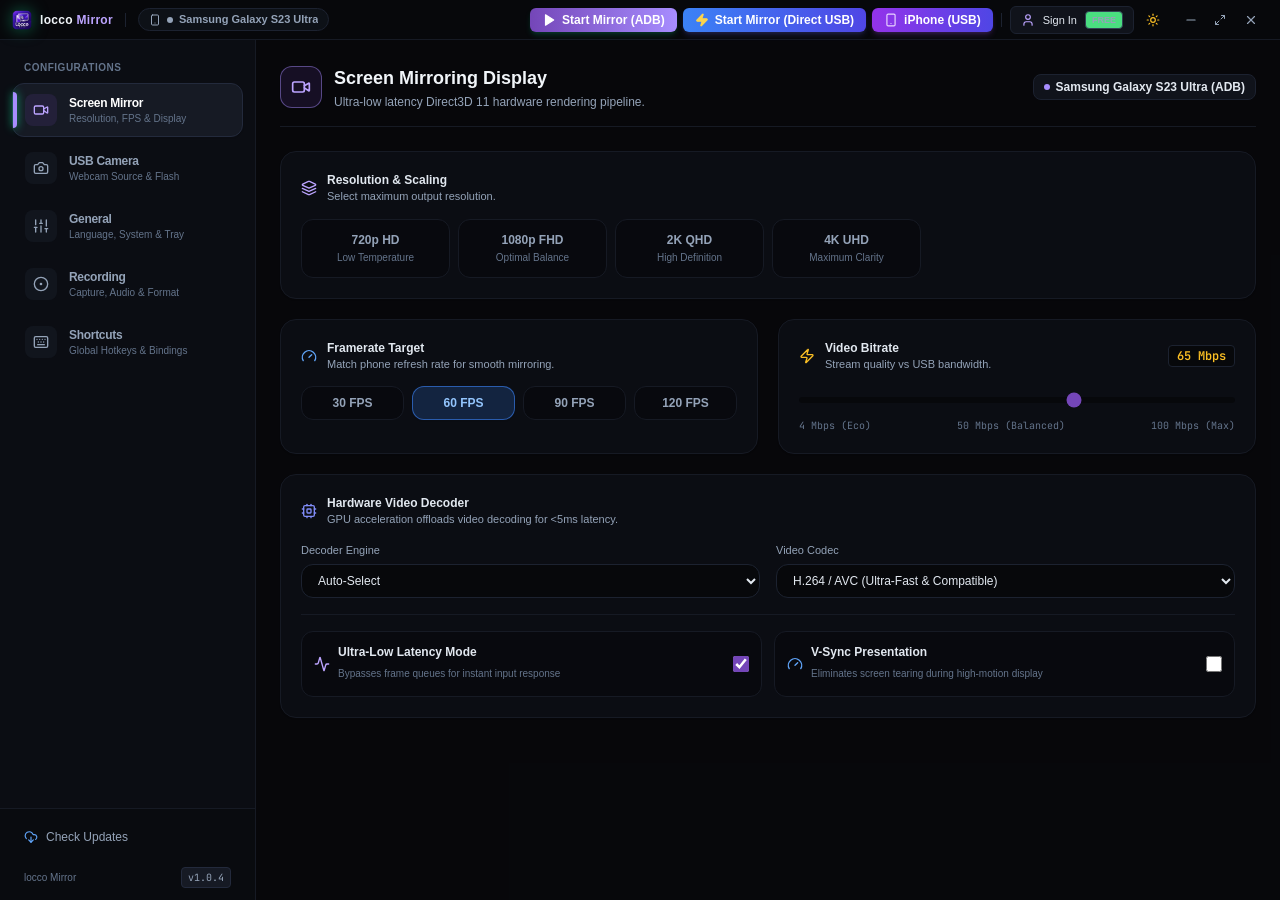
==== commit dda016fb: "feat(ui): update React UI with mode switch termination and camera status badge v1.0.5" ====
--- a/index.html
+++ b/index.html
@@ -5,9 +5,9 @@
     <meta name="viewport" content="width=device-width, initial-scale=1.0" />
     <title>locco Mirror</title>
     <link rel="icon" type="image/png" href="./assets/logo-B0XEbf4M.png" />
-    <script type="module" crossorigin src="./assets/index-BO8e0gEm.js"></script>
+    <script type="module" crossorigin src="./assets/index-CtrHc3SZ.js"></script>
     <link rel="modulepreload" crossorigin href="./assets/vendor-nf7bT_Uh.js">
-    <link rel="stylesheet" crossorigin href="./assets/index-D-BGktNt.css">
+    <link rel="stylesheet" crossorigin href="./assets/index-QNGbNbu_.css">
   </head>
   <body class="bg-dark-950 text-slate-100 overflow-hidden">
     <div id="root"></div>
--- a/assets/index-QNGbNbu_.css
+++ b/assets/index-QNGbNbu_.css
@@ -0,0 +1 @@
+@font-face{font-family:Hanken Grotesk;font-style:normal;font-weight:300;font-display:swap;src:url([data-uri]) format("woff2");unicode-range:U+0460-052F,U+1C80-1C8A,U+20B4,U+2DE0-2DFF,U+A640-A69F,U+FE2E-FE2F}@font-face{font-family:Hanken Grotesk;font-style:normal;font-weight:300;font-display:swap;src:url(./ieVn2YZDLWuGJpnzaiwFXS9tYtpS59CjCQ-CHiFlh_0.woff2) format("woff2");unicode-range:U+0102-0103,U+0110-0111,U+0128-0129,U+0168-0169,U+01A0-01A1,U+01AF-01B0,U+0300-0301,U+0303-0304,U+0308-0309,U+0323,U+0329,U+1EA0-1EF9,U+20AB}@font-face{font-family:Hanken Grotesk;font-style:normal;font-weight:300;font-display:swap;src:url(./ieVn2YZDLWuGJpnzaiwFXS9tYtpT59CjCQ-Dg-wlmqe.woff2) format("woff2");unicode-range:U+0100-02BA,U+02BD-02C5,U+02C7-02CC,U+02CE-02D7,U+02DD-02FF,U+0304,U+0308,U+0329,U+1D00-1DBF,U+1E00-1E9F,U+1EF2-1EFF,U+2020,U+20A0-20AB,U+20AD-20C0,U+2113,U+2C60-2C7F,U+A720-A7FF}@font-face{font-family:Hanken Grotesk;font-style:normal;font-weight:300;font-display:swap;src:url(./ieVn2YZDLWuGJpnzaiwFXS9tYtpd59A-CaVRRdDk.woff2) format("woff2");unicode-range:U+0000-00FF,U+0131,U+0152-0153,U+02BB-02BC,U+02C6,U+02DA,U+02DC,U+0304,U+0308,U+0329,U+2000-206F,U+20AC,U+2122,U+2191,U+2193,U+2212,U+2215,U+FEFF,U+FFFD}@font-face{font-family:Hanken Grotesk;font-style:normal;font-weight:400;font-display:swap;src:url([data-uri]) format("woff2");unicode-range:U+0460-052F,U+1C80-1C8A,U+20B4,U+2DE0-2DFF,U+A640-A69F,U+FE2E-FE2F}@font-face{font-family:Hanken Grotesk;font-style:normal;font-weight:400;font-display:swap;src:url(./ieVn2YZDLWuGJpnzaiwFXS9tYtpS59CjCQ-CHiFlh_0.woff2) format("woff2");unicode-range:U+0102-0103,U+0110-0111,U+0128-0129,U+0168-0169,U+01A0-01A1,U+01AF-01B0,U+0300-0301,U+0303-0304,U+0308-0309,U+0323,U+0329,U+1EA0-1EF9,U+20AB}@font-face{font-family:Hanken Grotesk;font-style:normal;font-weight:400;font-display:swap;src:url(./ieVn2YZDLWuGJpnzaiwFXS9tYtpT59CjCQ-Dg-wlmqe.woff2) format("woff2");unicode-range:U+0100-02BA,U+02BD-02C5,U+02C7-02CC,U+02CE-02D7,U+02DD-02FF,U+0304,U+0308,U+0329,U+1D00-1DBF,U+1E00-1E9F,U+1EF2-1EFF,U+2020,U+20A0-20AB,U+20AD-20C0,U+2113,U+2C60-2C7F,U+A720-A7FF}@font-face{font-family:Hanken Grotesk;font-style:normal;font-weight:400;font-display:swap;src:url(./ieVn2YZDLWuGJpnzaiwFXS9tYtpd59A-CaVRRdDk.woff2) format("woff2");unicode-range:U+0000-00FF,U+0131,U+0152-0153,U+02BB-02BC,U+02C6,U+02DA,U+02DC,U+0304,U+0308,U+0329,U+2000-206F,U+20AC,U+2122,U+2191,U+2193,U+2212,U+2215,U+FEFF,U+FFFD}@font-face{font-family:Hanken Grotesk;font-style:normal;font-weight:500;font-display:swap;src:url([data-uri]) format("woff2");unicode-range:U+0460-052F,U+1C80-1C8A,U+20B4,U+2DE0-2DFF,U+A640-A69F,U+FE2E-FE2F}@font-face{font-family:Hanken Grotesk;font-style:normal;font-weight:500;font-display:swap;src:url(./ieVn2YZDLWuGJpnzaiwFXS9tYtpS59CjCQ-CHiFlh_0.woff2) format("woff2");unicode-range:U+0102-0103,U+0110-0111,U+0128-0129,U+0168-0169,U+01A0-01A1,U+01AF-01B0,U+0300-0301,U+0303-0304,U+0308-0309,U+0323,U+0329,U+1EA0-1EF9,U+20AB}@font-face{font-family:Hanken Grotesk;font-style:normal;font-weight:500;font-display:swap;src:url(./ieVn2YZDLWuGJpnzaiwFXS9tYtpT59CjCQ-Dg-wlmqe.woff2) format("woff2");unicode-range:U+0100-02BA,U+02BD-02C5,U+02C7-02CC,U+02CE-02D7,U+02DD-02FF,U+0304,U+0308,U+0329,U+1D00-1DBF,U+1E00-1E9F,U+1EF2-1EFF,U+2020,U+20A0-20AB,U+20AD-20C0,U+2113,U+2C60-2C7F,U+A720-A7FF}@font-face{font-family:Hanken Grotesk;font-style:normal;font-weight:500;font-display:swap;src:url(./ieVn2YZDLWuGJpnzaiwFXS9tYtpd59A-CaVRRdDk.woff2) format("woff2");unicode-range:U+0000-00FF,U+0131,U+0152-0153,U+02BB-02BC,U+02C6,U+02DA,U+02DC,U+0304,U+0308,U+0329,U+2000-206F,U+20AC,U+2122,U+2191,U+2193,U+2212,U+2215,U+FEFF,U+FFFD}@font-face{font-family:Hanken Grotesk;font-style:normal;font-weight:600;font-display:swap;src:url([data-uri]) format("woff2");unicode-range:U+0460-052F,U+1C80-1C8A,U+20B4,U+2DE0-2DFF,U+A640-A69F,U+FE2E-FE2F}@font-face{font-family:Hanken Grotesk;font-style:normal;font-weight:600;font-display:swap;src:url(./ieVn2YZDLWuGJpnzaiwFXS9tYtpS59CjCQ-CHiFlh_0.woff2) format("woff2");unicode-range:U+0102-0103,U+0110-0111,U+0128-0129,U+0168-0169,U+01A0-01A1,U+01AF-01B0,U+0300-0301,U+0303-0304,U+0308-0309,U+0323,U+0329,U+1EA0-1EF9,U+20AB}@font-face{font-family:Hanken Grotesk;font-style:normal;font-weight:600;font-display:swap;src:url(./ieVn2YZDLWuGJpnzaiwFXS9tYtpT59CjCQ-Dg-wlmqe.woff2) format("woff2");unicode-range:U+0100-02BA,U+02BD-02C5,U+02C7-02CC,U+02CE-02D7,U+02DD-02FF,U+0304,U+0308,U+0329,U+1D00-1DBF,U+1E00-1E9F,U+1EF2-1EFF,U+2020,U+20A0-20AB,U+20AD-20C0,U+2113,U+2C60-2C7F,U+A720-A7FF}@font-face{font-family:Hanken Grotesk;font-style:normal;font-weight:600;font-display:swap;src:url(./ieVn2YZDLWuGJpnzaiwFXS9tYtpd59A-CaVRRdDk.woff2) format("woff2");unicode-range:U+0000-00FF,U+0131,U+0152-0153,U+02BB-02BC,U+02C6,U+02DA,U+02DC,U+0304,U+0308,U+0329,U+2000-206F,U+20AC,U+2122,U+2191,U+2193,U+2212,U+2215,U+FEFF,U+FFFD}@font-face{font-family:Hanken Grotesk;font-style:normal;font-weight:700;font-display:swap;src:url([data-uri]) format("woff2");unicode-range:U+0460-052F,U+1C80-1C8A,U+20B4,U+2DE0-2DFF,U+A640-A69F,U+FE2E-FE2F}@font-face{font-family:Hanken Grotesk;font-style:normal;font-weight:700;font-display:swap;src:url(./ieVn2YZDLWuGJpnzaiwFXS9tYtpS59CjCQ-CHiFlh_0.woff2) format("woff2");unicode-range:U+0102-0103,U+0110-0111,U+0128-0129,U+0168-0169,U+01A0-01A1,U+01AF-01B0,U+0300-0301,U+0303-0304,U+0308-0309,U+0323,U+0329,U+1EA0-1EF9,U+20AB}@font-face{font-family:Hanken Grotesk;font-style:normal;font-weight:700;font-display:swap;src:url(./ieVn2YZDLWuGJpnzaiwFXS9tYtpT59CjCQ-Dg-wlmqe.woff2) format("woff2");unicode-range:U+0100-02BA,U+02BD-02C5,U+02C7-02CC,U+02CE-02D7,U+02DD-02FF,U+0304,U+0308,U+0329,U+1D00-1DBF,U+1E00-1E9F,U+1EF2-1EFF,U+2020,U+20A0-20AB,U+20AD-20C0,U+2113,U+2C60-2C7F,U+A720-A7FF}@font-face{font-family:Hanken Grotesk;font-style:normal;font-weight:700;font-display:swap;src:url(./ieVn2YZDLWuGJpnzaiwFXS9tYtpd59A-CaVRRdDk.woff2) format("woff2");unicode-range:U+0000-00FF,U+0131,U+0152-0153,U+02BB-02BC,U+02C6,U+02DA,U+02DC,U+0304,U+0308,U+0329,U+2000-206F,U+20AC,U+2122,U+2191,U+2193,U+2212,U+2215,U+FEFF,U+FFFD}@font-face{font-family:Hanken Grotesk;font-style:normal;font-weight:800;font-display:swap;src:url([data-uri]) format("woff2");unicode-range:U+0460-052F,U+1C80-1C8A,U+20B4,U+2DE0-2DFF,U+A640-A69F,U+FE2E-FE2F}@font-face{font-family:Hanken Grotesk;font-style:normal;font-weight:800;font-display:swap;src:url(./ieVn2YZDLWuGJpnzaiwFXS9tYtpS59CjCQ-CHiFlh_0.woff2) format("woff2");unicode-range:U+0102-0103,U+0110-0111,U+0128-0129,U+0168-0169,U+01A0-01A1,U+01AF-01B0,U+0300-0301,U+0303-0304,U+0308-0309,U+0323,U+0329,U+1EA0-1EF9,U+20AB}@font-face{font-family:Hanken Grotesk;font-style:normal;font-weight:800;font-display:swap;src:url(./ieVn2YZDLWuGJpnzaiwFXS9tYtpT59CjCQ-Dg-wlmqe.woff2) format("woff2");unicode-range:U+0100-02BA,U+02BD-02C5,U+02C7-02CC,U+02CE-02D7,U+02DD-02FF,U+0304,U+0308,U+0329,U+1D00-1DBF,U+1E00-1E9F,U+1EF2-1EFF,U+2020,U+20A0-20AB,U+20AD-20C0,U+2113,U+2C60-2C7F,U+A720-A7FF}@font-face{font-family:Hanken Grotesk;font-style:normal;font-weight:800;font-display:swap;src:url(./ieVn2YZDLWuGJpnzaiwFXS9tYtpd59A-CaVRRdDk.woff2) format("woff2");unicode-range:U+0000-00FF,U+0131,U+0152-0153,U+02BB-02BC,U+02C6,U+02DA,U+02DC,U+0304,U+0308,U+0329,U+2000-206F,U+20AC,U+2122,U+2191,U+2193,U+2212,U+2215,U+FEFF,U+FFFD}@font-face{font-family:JetBrains Mono;font-style:normal;font-weight:400;font-display:swap;src:url([data-uri]) format("woff2");unicode-range:U+0460-052F,U+1C80-1C8A,U+20B4,U+2DE0-2DFF,U+A640-A69F,U+FE2E-FE2F}@font-face{font-family:JetBrains Mono;font-style:normal;font-weight:400;font-display:swap;src:url(./tDbv2o-flEEny0FZhsfKu5WU4zr3E_BX0PnT8RD8yKwBNntkaToggR7BYRbKPxTcwhsk-Buze_B52.woff2) format("woff2");unicode-range:U+0301,U+0400-045F,U+0490-0491,U+04B0-04B1,U+2116}@font-face{font-family:JetBrains Mono;font-style:normal;font-weight:400;font-display:swap;src:url(./tDbv2o-flEEny0FZhsfKu5WU4zr3E_BX0PnT8RD8yKwBNntkaToggR7BYRbKPxPcwhsk-D3oMJlXt.woff2) format("woff2");unicode-range:U+0370-0377,U+037A-037F,U+0384-038A,U+038C,U+038E-03A1,U+03A3-03FF}@font-face{font-family:JetBrains Mono;font-style:normal;font-weight:400;font-display:swap;src:url(./tDbv2o-flEEny0FZhsfKu5WU4zr3E_BX0PnT8RD8yKwBNntkaToggR7BYRbKPx_cwhsk-BehTv68k.woff2) format("woff2");unicode-range:U+0102-0103,U+0110-0111,U+0128-0129,U+0168-0169,U+01A0-01A1,U+01AF-01B0,U+0300-0301,U+0303-0304,U+0308-0309,U+0323,U+0329,U+1EA0-1EF9,U+20AB}@font-face{font-family:JetBrains Mono;font-style:normal;font-weight:400;font-display:swap;src:url(./tDbv2o-flEEny0FZhsfKu5WU4zr3E_BX0PnT8RD8yKwBNntkaToggR7BYRbKPx7cwhsk-DIC32ArD.woff2) format("woff2");unicode-range:U+0100-02BA,U+02BD-02C5,U+02C7-02CC,U+02CE-02D7,U+02DD-02FF,U+0304,U+0308,U+0329,U+1D00-1DBF,U+1E00-1E9F,U+1EF2-1EFF,U+2020,U+20A0-20AB,U+20AD-20C0,U+2113,U+2C60-2C7F,U+A720-A7FF}@font-face{font-family:JetBrains Mono;font-style:normal;font-weight:400;font-display:swap;src:url(./tDbv2o-flEEny0FZhsfKu5WU4zr3E_BX0PnT8RD8yKwBNntkaToggR7BYRbKPxDcwg-6fWv1k7M.woff2) format("woff2");unicode-range:U+0000-00FF,U+0131,U+0152-0153,U+02BB-02BC,U+02C6,U+02DA,U+02DC,U+0304,U+0308,U+0329,U+2000-206F,U+20AC,U+2122,U+2191,U+2193,U+2212,U+2215,U+FEFF,U+FFFD}@font-face{font-family:JetBrains Mono;font-style:normal;font-weight:500;font-display:swap;src:url([data-uri]) format("woff2");unicode-range:U+0460-052F,U+1C80-1C8A,U+20B4,U+2DE0-2DFF,U+A640-A69F,U+FE2E-FE2F}@font-face{font-family:JetBrains Mono;font-style:normal;font-weight:500;font-display:swap;src:url(./tDbv2o-flEEny0FZhsfKu5WU4zr3E_BX0PnT8RD8yKwBNntkaToggR7BYRbKPxTcwhsk-Buze_B52.woff2) format("woff2");unicode-range:U+0301,U+0400-045F,U+0490-0491,U+04B0-04B1,U+2116}@font-face{font-family:JetBrains Mono;font-style:normal;font-weight:500;font-display:swap;src:url(./tDbv2o-flEEny0FZhsfKu5WU4zr3E_BX0PnT8RD8yKwBNntkaToggR7BYRbKPxPcwhsk-D3oMJlXt.woff2) format("woff2");unicode-range:U+0370-0377,U+037A-037F,U+0384-038A,U+038C,U+038E-03A1,U+03A3-03FF}@font-face{font-family:JetBrains Mono;font-style:normal;font-weight:500;font-display:swap;src:url(./tDbv2o-flEEny0FZhsfKu5WU4zr3E_BX0PnT8RD8yKwBNntkaToggR7BYRbKPx_cwhsk-BehTv68k.woff2) format("woff2");unicode-range:U+0102-0103,U+0110-0111,U+0128-0129,U+0168-0169,U+01A0-01A1,U+01AF-01B0,U+0300-0301,U+0303-0304,U+0308-0309,U+0323,U+0329,U+1EA0-1EF9,U+20AB}@font-face{font-family:JetBrains Mono;font-style:normal;font-weight:500;font-display:swap;src:url(./tDbv2o-flEEny0FZhsfKu5WU4zr3E_BX0PnT8RD8yKwBNntkaToggR7BYRbKPx7cwhsk-DIC32ArD.woff2) format("woff2");unicode-range:U+0100-02BA,U+02BD-02C5,U+02C7-02CC,U+02CE-02D7,U+02DD-02FF,U+0304,U+0308,U+0329,U+1D00-1DBF,U+1E00-1E9F,U+1EF2-1EFF,U+2020,U+20A0-20AB,U+20AD-20C0,U+2113,U+2C60-2C7F,U+A720-A7FF}@font-face{font-family:JetBrains Mono;font-style:normal;font-weight:500;font-display:swap;src:url(./tDbv2o-flEEny0FZhsfKu5WU4zr3E_BX0PnT8RD8yKwBNntkaToggR7BYRbKPxDcwg-6fWv1k7M.woff2) format("woff2");unicode-range:U+0000-00FF,U+0131,U+0152-0153,U+02BB-02BC,U+02C6,U+02DA,U+02DC,U+0304,U+0308,U+0329,U+2000-206F,U+20AC,U+2122,U+2191,U+2193,U+2212,U+2215,U+FEFF,U+FFFD}@font-face{font-family:JetBrains Mono;font-style:normal;font-weight:600;font-display:swap;src:url([data-uri]) format("woff2");unicode-range:U+0460-052F,U+1C80-1C8A,U+20B4,U+2DE0-2DFF,U+A640-A69F,U+FE2E-FE2F}@font-face{font-family:JetBrains Mono;font-style:normal;font-weight:600;font-display:swap;src:url(./tDbv2o-flEEny0FZhsfKu5WU4zr3E_BX0PnT8RD8yKwBNntkaToggR7BYRbKPxTcwhsk-Buze_B52.woff2) format("woff2");unicode-range:U+0301,U+0400-045F,U+0490-0491,U+04B0-04B1,U+2116}@font-face{font-family:JetBrains Mono;font-style:normal;font-weight:600;font-display:swap;src:url(./tDbv2o-flEEny0FZhsfKu5WU4zr3E_BX0PnT8RD8yKwBNntkaToggR7BYRbKPxPcwhsk-D3oMJlXt.woff2) format("woff2");unicode-range:U+0370-0377,U+037A-037F,U+0384-038A,U+038C,U+038E-03A1,U+03A3-03FF}@font-face{font-family:JetBrains Mono;font-style:normal;font-weight:600;font-display:swap;src:url(./tDbv2o-flEEny0FZhsfKu5WU4zr3E_BX0PnT8RD8yKwBNntkaToggR7BYRbKPx_cwhsk-BehTv68k.woff2) format("woff2");unicode-range:U+0102-0103,U+0110-0111,U+0128-0129,U+0168-0169,U+01A0-01A1,U+01AF-01B0,U+0300-0301,U+0303-0304,U+0308-0309,U+0323,U+0329,U+1EA0-1EF9,U+20AB}@font-face{font-family:JetBrains Mono;font-style:normal;font-weight:600;font-display:swap;src:url(./tDbv2o-flEEny0FZhsfKu5WU4zr3E_BX0PnT8RD8yKwBNntkaToggR7BYRbKPx7cwhsk-DIC32ArD.woff2) format("woff2");unicode-range:U+0100-02BA,U+02BD-02C5,U+02C7-02CC,U+02CE-02D7,U+02DD-02FF,U+0304,U+0308,U+0329,U+1D00-1DBF,U+1E00-1E9F,U+1EF2-1EFF,U+2020,U+20A0-20AB,U+20AD-20C0,U+2113,U+2C60-2C7F,U+A720-A7FF}@font-face{font-family:JetBrains Mono;font-style:normal;font-weight:600;font-display:swap;src:url(./tDbv2o-flEEny0FZhsfKu5WU4zr3E_BX0PnT8RD8yKwBNntkaToggR7BYRbKPxDcwg-6fWv1k7M.woff2) format("woff2");unicode-range:U+0000-00FF,U+0131,U+0152-0153,U+02BB-02BC,U+02C6,U+02DA,U+02DC,U+0304,U+0308,U+0329,U+2000-206F,U+20AC,U+2122,U+2191,U+2193,U+2212,U+2215,U+FEFF,U+FFFD}@font-face{font-family:remixicon;src:url(remixicon.eot?t=1769685282643);src:url(remixicon.eot?t=1769685282643#iefix) format("embedded-opentype"),url(./remixicon-CZw4FkzQ.woff2?t=1769685282643) format("woff2"),url(./remixicon-S6an_USy.woff?t=1769685282643) format("woff"),url(./remixicon-sqouR8Ox.ttf?t=1769685282643) format("truetype"),url(remixicon.svg?t=1769685282643#remixicon) format("svg");font-display:swap}[class^=ri-],[class*=" ri-"]{font-family:remixicon!important;font-style:normal;-webkit-font-smoothing:antialiased;-moz-osx-font-smoothing:grayscale}.ri-lg{font-size:1.3333em;line-height:.75em;vertical-align:-.0667em}.ri-xl{font-size:1.5em;line-height:.6666em;vertical-align:-.075em}.ri-xxs{font-size:.5em}.ri-xs{font-size:.75em}.ri-sm{font-size:.875em}.ri-1x{font-size:1em}.ri-2x{font-size:2em}.ri-3x{font-size:3em}.ri-4x{font-size:4em}.ri-5x{font-size:5em}.ri-6x{font-size:6em}.ri-7x{font-size:7em}.ri-8x{font-size:8em}.ri-9x{font-size:9em}.ri-10x{font-size:10em}.ri-fw{text-align:center;width:1.25em}.ri-24-hours-fill:before{content:""}.ri-24-hours-line:before{content:""}.ri-4k-fill:before{content:""}.ri-4k-line:before{content:""}.ri-a-b:before{content:""}.ri-account-box-fill:before{content:""}.ri-account-box-line:before{content:""}.ri-account-circle-fill:before{content:""}.ri-account-circle-line:before{content:""}.ri-account-pin-box-fill:before{content:""}.ri-account-pin-box-line:before{content:""}.ri-account-pin-circle-fill:before{content:""}.ri-account-pin-circle-line:before{content:""}.ri-add-box-fill:before{content:""}.ri-add-box-line:before{content:""}.ri-add-circle-fill:before{content:""}.ri-add-circle-line:before{content:""}.ri-add-fill:before{content:""}.ri-add-line:before{content:""}.ri-admin-fill:before{content:""}.ri-admin-line:before{content:""}.ri-advertisement-fill:before{content:""}.ri-advertisement-line:before{content:""}.ri-airplay-fill:before{content:""}.ri-airplay-line:before{content:""}.ri-alarm-fill:before{content:""}.ri-alarm-line:before{content:""}.ri-alarm-warning-fill:before{content:""}.ri-alarm-warning-line:before{content:""}.ri-album-fill:before{content:""}.ri-album-line:before{content:""}.ri-alert-fill:before{content:""}.ri-alert-line:before{content:""}.ri-aliens-fill:before{content:""}.ri-aliens-line:before{content:""}.ri-align-bottom:before{content:""}.ri-align-center:before{content:""}.ri-align-justify:before{content:""}.ri-align-left:before{content:""}.ri-align-right:before{content:""}.ri-align-top:before{content:""}.ri-align-vertically:before{content:""}.ri-alipay-fill:before{content:""}.ri-alipay-line:before{content:""}.ri-amazon-fill:before{content:""}.ri-amazon-line:before{content:""}.ri-anchor-fill:before{content:""}.ri-anchor-line:before{content:""}.ri-ancient-gate-fill:before{content:""}.ri-ancient-gate-line:before{content:""}.ri-ancient-pavilion-fill:before{content:""}.ri-ancient-pavilion-line:before{content:""}.ri-android-fill:before{content:""}.ri-android-line:before{content:""}.ri-angularjs-fill:before{content:""}.ri-angularjs-line:before{content:""}.ri-anticlockwise-2-fill:before{content:""}.ri-anticlockwise-2-line:before{content:""}.ri-anticlockwise-fill:before{content:""}.ri-anticlockwise-line:before{content:""}.ri-app-store-fill:before{content:""}.ri-app-store-line:before{content:""}.ri-apple-fill:before{content:""}.ri-apple-line:before{content:""}.ri-apps-2-fill:before{content:""}.ri-apps-2-line:before{content:""}.ri-apps-fill:before{content:""}.ri-apps-line:before{content:""}.ri-archive-drawer-fill:before{content:""}.ri-archive-drawer-line:before{content:""}.ri-archive-fill:before{content:""}.ri-archive-line:before{content:""}.ri-arrow-down-circle-fill:before{content:""}.ri-arrow-down-circle-line:before{content:""}.ri-arrow-down-fill:before{content:""}.ri-arrow-down-line:before{content:""}.ri-arrow-down-s-fill:before{content:""}.ri-arrow-down-s-line:before{content:""}.ri-arrow-drop-down-fill:before{content:""}.ri-arrow-drop-down-line:before{content:""}.ri-arrow-drop-left-fill:before{content:""}.ri-arrow-drop-left-line:before{content:""}.ri-arrow-drop-right-fill:before{content:""}.ri-arrow-drop-right-line:before{content:""}.ri-arrow-drop-up-fill:before{content:""}.ri-arrow-drop-up-line:before{content:""}.ri-arrow-go-back-fill:before{content:""}.ri-arrow-go-back-line:before{content:""}.ri-arrow-go-forward-fill:before{content:""}.ri-arrow-go-forward-line:before{content:""}.ri-arrow-left-circle-fill:before{content:""}.ri-arrow-left-circle-line:before{content:""}.ri-arrow-left-down-fill:before{content:""}.ri-arrow-left-down-line:before{content:""}.ri-arrow-left-fill:before{content:""}.ri-arrow-left-line:before{content:""}.ri-arrow-left-right-fill:before{content:""}.ri-arrow-left-right-line:before{content:""}.ri-arrow-left-s-fill:before{content:""}.ri-arrow-left-s-line:before{content:""}.ri-arrow-left-up-fill:before{content:""}.ri-arrow-left-up-line:before{content:""}.ri-arrow-right-circle-fill:before{content:""}.ri-arrow-right-circle-line:before{content:""}.ri-arrow-right-down-fill:before{content:""}.ri-arrow-right-down-line:before{content:""}.ri-arrow-right-fill:before{content:""}.ri-arrow-right-line:before{content:""}.ri-arrow-right-s-fill:before{content:""}.ri-arrow-right-s-line:before{content:""}.ri-arrow-right-up-fill:before{content:""}.ri-arrow-right-up-line:before{content:""}.ri-arrow-up-circle-fill:before{content:""}.ri-arrow-up-circle-line:before{content:""}.ri-arrow-up-down-fill:before{content:""}.ri-arrow-up-down-line:before{content:""}.ri-arrow-up-fill:before{content:""}.ri-arrow-up-line:before{content:""}.ri-arrow-up-s-fill:before{content:""}.ri-arrow-up-s-line:before{content:""}.ri-artboard-2-fill:before{content:""}.ri-artboard-2-line:before{content:""}.ri-artboard-fill:before{content:""}.ri-artboard-line:before{content:""}.ri-article-fill:before{content:""}.ri-article-line:before{content:""}.ri-aspect-ratio-fill:before{content:""}.ri-aspect-ratio-line:before{content:""}.ri-asterisk:before{content:""}.ri-at-fill:before{content:""}.ri-at-line:before{content:""}.ri-attachment-2:before{content:""}.ri-attachment-fill:before{content:""}.ri-attachment-line:before{content:""}.ri-auction-fill:before{content:""}.ri-auction-line:before{content:""}.ri-award-fill:before{content:""}.ri-award-line:before{content:""}.ri-baidu-fill:before{content:""}.ri-baidu-line:before{content:""}.ri-ball-pen-fill:before{content:""}.ri-ball-pen-line:before{content:""}.ri-bank-card-2-fill:before{content:""}.ri-bank-card-2-line:before{content:""}.ri-bank-card-fill:before{content:""}.ri-bank-card-line:before{content:""}.ri-bank-fill:before{content:""}.ri-bank-line:before{content:""}.ri-bar-chart-2-fill:before{content:""}.ri-bar-chart-2-line:before{content:""}.ri-bar-chart-box-fill:before{content:""}.ri-bar-chart-box-line:before{content:""}.ri-bar-chart-fill:before{content:""}.ri-bar-chart-grouped-fill:before{content:""}.ri-bar-chart-grouped-line:before{content:""}.ri-bar-chart-horizontal-fill:before{content:""}.ri-bar-chart-horizontal-line:before{content:""}.ri-bar-chart-line:before{content:""}.ri-barcode-box-fill:before{content:""}.ri-barcode-box-line:before{content:""}.ri-barcode-fill:before{content:""}.ri-barcode-line:before{content:""}.ri-barricade-fill:before{content:""}.ri-barricade-line:before{content:""}.ri-base-station-fill:before{content:""}.ri-base-station-line:before{content:""}.ri-basketball-fill:before{content:""}.ri-basketball-line:before{content:""}.ri-battery-2-charge-fill:before{content:""}.ri-battery-2-charge-line:before{content:""}.ri-battery-2-fill:before{content:""}.ri-battery-2-line:before{content:""}.ri-battery-charge-fill:before{content:""}.ri-battery-charge-line:before{content:""}.ri-battery-fill:before{content:""}.ri-battery-line:before{content:""}.ri-battery-low-fill:before{content:""}.ri-battery-low-line:before{content:""}.ri-battery-saver-fill:before{content:""}.ri-battery-saver-line:before{content:""}.ri-battery-share-fill:before{content:""}.ri-battery-share-line:before{content:""}.ri-bear-smile-fill:before{content:""}.ri-bear-smile-line:before{content:""}.ri-behance-fill:before{content:""}.ri-behance-line:before{content:""}.ri-bell-fill:before{content:""}.ri-bell-line:before{content:""}.ri-bike-fill:before{content:""}.ri-bike-line:before{content:""}.ri-bilibili-fill:before{content:""}.ri-bilibili-line:before{content:""}.ri-bill-fill:before{content:""}.ri-bill-line:before{content:""}.ri-billiards-fill:before{content:""}.ri-billiards-line:before{content:""}.ri-bit-coin-fill:before{content:""}.ri-bit-coin-line:before{content:""}.ri-blaze-fill:before{content:""}.ri-blaze-line:before{content:""}.ri-bluetooth-connect-fill:before{content:""}.ri-bluetooth-connect-line:before{content:""}.ri-bluetooth-fill:before{content:""}.ri-bluetooth-line:before{content:""}.ri-blur-off-fill:before{content:""}.ri-blur-off-line:before{content:""}.ri-body-scan-fill:before{content:""}.ri-body-scan-line:before{content:""}.ri-bold:before{content:""}.ri-book-2-fill:before{content:""}.ri-book-2-line:before{content:""}.ri-book-3-fill:before{content:""}.ri-book-3-line:before{content:""}.ri-book-fill:before{content:""}.ri-book-line:before{content:""}.ri-book-marked-fill:before{content:""}.ri-book-marked-line:before{content:""}.ri-book-open-fill:before{content:""}.ri-book-open-line:before{content:""}.ri-book-read-fill:before{content:""}.ri-book-read-line:before{content:""}.ri-booklet-fill:before{content:""}.ri-booklet-line:before{content:""}.ri-bookmark-2-fill:before{content:""}.ri-bookmark-2-line:before{content:""}.ri-bookmark-3-fill:before{content:""}.ri-bookmark-3-line:before{content:""}.ri-bookmark-fill:before{content:""}.ri-bookmark-line:before{content:""}.ri-boxing-fill:before{content:""}.ri-boxing-line:before{content:""}.ri-braces-fill:before{content:""}.ri-braces-line:before{content:""}.ri-brackets-fill:before{content:""}.ri-brackets-line:before{content:""}.ri-briefcase-2-fill:before{content:""}.ri-briefcase-2-line:before{content:""}.ri-briefcase-3-fill:before{content:""}.ri-briefcase-3-line:before{content:""}.ri-briefcase-4-fill:before{content:""}.ri-briefcase-4-line:before{content:""}.ri-briefcase-5-fill:before{content:""}.ri-briefcase-5-line:before{content:""}.ri-briefcase-fill:before{content:""}.ri-briefcase-line:before{content:""}.ri-bring-forward:before{content:""}.ri-bring-to-front:before{content:""}.ri-broadcast-fill:before{content:""}.ri-broadcast-line:before{content:""}.ri-brush-2-fill:before{content:""}.ri-brush-2-line:before{content:""}.ri-brush-3-fill:before{content:""}.ri-brush-3-line:before{content:""}.ri-brush-4-fill:before{content:""}.ri-brush-4-line:before{content:""}.ri-brush-fill:before{content:""}.ri-brush-line:before{content:""}.ri-bubble-chart-fill:before{content:""}.ri-bubble-chart-line:before{content:""}.ri-bug-2-fill:before{content:""}.ri-bug-2-line:before{content:""}.ri-bug-fill:before{content:""}.ri-bug-line:before{content:""}.ri-building-2-fill:before{content:""}.ri-building-2-line:before{content:""}.ri-building-3-fill:before{content:""}.ri-building-3-line:before{content:""}.ri-building-4-fill:before{content:""}.ri-building-4-line:before{content:""}.ri-building-fill:before{content:""}.ri-building-line:before{content:""}.ri-bus-2-fill:before{content:""}.ri-bus-2-line:before{content:""}.ri-bus-fill:before{content:""}.ri-bus-line:before{content:""}.ri-bus-wifi-fill:before{content:""}.ri-bus-wifi-line:before{content:""}.ri-cactus-fill:before{content:""}.ri-cactus-line:before{content:""}.ri-cake-2-fill:before{content:""}.ri-cake-2-line:before{content:""}.ri-cake-3-fill:before{content:""}.ri-cake-3-line:before{content:""}.ri-cake-fill:before{content:""}.ri-cake-line:before{content:""}.ri-calculator-fill:before{content:""}.ri-calculator-line:before{content:""}.ri-calendar-2-fill:before{content:""}.ri-calendar-2-line:before{content:""}.ri-calendar-check-fill:before{content:""}.ri-calendar-check-line:before{content:""}.ri-calendar-event-fill:before{content:""}.ri-calendar-event-line:before{content:""}.ri-calendar-fill:before{content:""}.ri-calendar-line:before{content:""}.ri-calendar-todo-fill:before{content:""}.ri-calendar-todo-line:before{content:""}.ri-camera-2-fill:before{content:""}.ri-camera-2-line:before{content:""}.ri-camera-3-fill:before{content:""}.ri-camera-3-line:before{content:""}.ri-camera-fill:before{content:""}.ri-camera-lens-fill:before{content:""}.ri-camera-lens-line:before{content:""}.ri-camera-line:before{content:""}.ri-camera-off-fill:before{content:""}.ri-camera-off-line:before{content:""}.ri-camera-switch-fill:before{content:""}.ri-camera-switch-line:before{content:""}.ri-capsule-fill:before{content:""}.ri-capsule-line:before{content:""}.ri-car-fill:before{content:""}.ri-car-line:before{content:""}.ri-car-washing-fill:before{content:""}.ri-car-washing-line:before{content:""}.ri-caravan-fill:before{content:""}.ri-caravan-line:before{content:""}.ri-cast-fill:before{content:""}.ri-cast-line:before{content:""}.ri-cellphone-fill:before{content:""}.ri-cellphone-line:before{content:""}.ri-celsius-fill:before{content:""}.ri-celsius-line:before{content:""}.ri-centos-fill:before{content:""}.ri-centos-line:before{content:""}.ri-character-recognition-fill:before{content:""}.ri-character-recognition-line:before{content:""}.ri-charging-pile-2-fill:before{content:""}.ri-charging-pile-2-line:before{content:""}.ri-charging-pile-fill:before{content:""}.ri-charging-pile-line:before{content:""}.ri-chat-1-fill:before{content:""}.ri-chat-1-line:before{content:""}.ri-chat-2-fill:before{content:""}.ri-chat-2-line:before{content:""}.ri-chat-3-fill:before{content:""}.ri-chat-3-line:before{content:""}.ri-chat-4-fill:before{content:""}.ri-chat-4-line:before{content:""}.ri-chat-check-fill:before{content:""}.ri-chat-check-line:before{content:""}.ri-chat-delete-fill:before{content:""}.ri-chat-delete-line:before{content:""}.ri-chat-download-fill:before{content:""}.ri-chat-download-line:before{content:""}.ri-chat-follow-up-fill:before{content:""}.ri-chat-follow-up-line:before{content:""}.ri-chat-forward-fill:before{content:""}.ri-chat-forward-line:before{content:""}.ri-chat-heart-fill:before{content:""}.ri-chat-heart-line:before{content:""}.ri-chat-history-fill:before{content:""}.ri-chat-history-line:before{content:""}.ri-chat-new-fill:before{content:""}.ri-chat-new-line:before{content:""}.ri-chat-off-fill:before{content:""}.ri-chat-off-line:before{content:""}.ri-chat-poll-fill:before{content:""}.ri-chat-poll-line:before{content:""}.ri-chat-private-fill:before{content:""}.ri-chat-private-line:before{content:""}.ri-chat-quote-fill:before{content:""}.ri-chat-quote-line:before{content:""}.ri-chat-settings-fill:before{content:""}.ri-chat-settings-line:before{content:""}.ri-chat-smile-2-fill:before{content:""}.ri-chat-smile-2-line:before{content:""}.ri-chat-smile-3-fill:before{content:""}.ri-chat-smile-3-line:before{content:""}.ri-chat-smile-fill:before{content:""}.ri-chat-smile-line:before{content:""}.ri-chat-upload-fill:before{content:""}.ri-chat-upload-line:before{content:""}.ri-chat-voice-fill:before{content:""}.ri-chat-voice-line:before{content:""}.ri-check-double-fill:before{content:""}.ri-check-double-line:before{content:""}.ri-check-fill:before{content:""}.ri-check-line:before{content:""}.ri-checkbox-blank-circle-fill:before{content:""}.ri-checkbox-blank-circle-line:before{content:""}.ri-checkbox-blank-fill:before{content:""}.ri-checkbox-blank-line:before{content:""}.ri-checkbox-circle-fill:before{content:""}.ri-checkbox-circle-line:before{content:""}.ri-checkbox-fill:before{content:""}.ri-checkbox-indeterminate-fill:before{content:""}.ri-checkbox-indeterminate-line:before{content:""}.ri-checkbox-line:before{content:""}.ri-checkbox-multiple-blank-fill:before{content:""}.ri-checkbox-multiple-blank-line:before{content:""}.ri-checkbox-multiple-fill:before{content:""}.ri-checkbox-multiple-line:before{content:""}.ri-china-railway-fill:before{content:""}.ri-china-railway-line:before{content:""}.ri-chrome-fill:before{content:""}.ri-chrome-line:before{content:""}.ri-clapperboard-fill:before{content:""}.ri-clapperboard-line:before{content:""}.ri-clipboard-fill:before{content:""}.ri-clipboard-line:before{content:""}.ri-clockwise-2-fill:before{content:""}.ri-clockwise-2-line:before{content:""}.ri-clockwise-fill:before{content:""}.ri-clockwise-line:before{content:""}.ri-close-circle-fill:before{content:""}.ri-close-circle-line:before{content:""}.ri-close-fill:before{content:""}.ri-close-line:before{content:""}.ri-closed-captioning-fill:before{content:""}.ri-closed-captioning-line:before{content:""}.ri-cloud-fill:before{content:""}.ri-cloud-line:before{content:""}.ri-cloud-off-fill:before{content:""}.ri-cloud-off-line:before{content:""}.ri-cloud-windy-fill:before{content:""}.ri-cloud-windy-line:before{content:""}.ri-cloudy-2-fill:before{content:""}.ri-cloudy-2-line:before{content:""}.ri-cloudy-fill:before{content:""}.ri-cloudy-line:before{content:""}.ri-code-box-fill:before{content:""}.ri-code-box-line:before{content:""}.ri-code-fill:before{content:""}.ri-code-line:before{content:""}.ri-code-s-fill:before{content:""}.ri-code-s-line:before{content:""}.ri-code-s-slash-fill:before{content:""}.ri-code-s-slash-line:before{content:""}.ri-code-view:before{content:""}.ri-codepen-fill:before{content:""}.ri-codepen-line:before{content:""}.ri-coin-fill:before{content:""}.ri-coin-line:before{content:""}.ri-coins-fill:before{content:""}.ri-coins-line:before{content:""}.ri-collage-fill:before{content:""}.ri-collage-line:before{content:""}.ri-command-fill:before{content:""}.ri-command-line:before{content:""}.ri-community-fill:before{content:""}.ri-community-line:before{content:""}.ri-compass-2-fill:before{content:""}.ri-compass-2-line:before{content:""}.ri-compass-3-fill:before{content:""}.ri-compass-3-line:before{content:""}.ri-compass-4-fill:before{content:""}.ri-compass-4-line:before{content:""}.ri-compass-discover-fill:before{content:""}.ri-compass-discover-line:before{content:""}.ri-compass-fill:before{content:""}.ri-compass-line:before{content:""}.ri-compasses-2-fill:before{content:""}.ri-compasses-2-line:before{content:""}.ri-compasses-fill:before{content:""}.ri-compasses-line:before{content:""}.ri-computer-fill:before{content:""}.ri-computer-line:before{content:""}.ri-contacts-book-2-fill:before{content:""}.ri-contacts-book-2-line:before{content:""}.ri-contacts-book-fill:before{content:""}.ri-contacts-book-line:before{content:""}.ri-contacts-book-upload-fill:before{content:""}.ri-contacts-book-upload-line:before{content:""}.ri-contacts-fill:before{content:""}.ri-contacts-line:before{content:""}.ri-contrast-2-fill:before{content:""}.ri-contrast-2-line:before{content:""}.ri-contrast-drop-2-fill:before{content:""}.ri-contrast-drop-2-line:before{content:""}.ri-contrast-drop-fill:before{content:""}.ri-contrast-drop-line:before{content:""}.ri-contrast-fill:before{content:""}.ri-contrast-line:before{content:""}.ri-copper-coin-fill:before{content:""}.ri-copper-coin-line:before{content:""}.ri-copper-diamond-fill:before{content:""}.ri-copper-diamond-line:before{content:""}.ri-copyleft-fill:before{content:""}.ri-copyleft-line:before{content:""}.ri-copyright-fill:before{content:""}.ri-copyright-line:before{content:""}.ri-coreos-fill:before{content:""}.ri-coreos-line:before{content:""}.ri-coupon-2-fill:before{content:""}.ri-coupon-2-line:before{content:""}.ri-coupon-3-fill:before{content:""}.ri-coupon-3-line:before{content:""}.ri-coupon-4-fill:before{content:""}.ri-coupon-4-line:before{content:""}.ri-coupon-5-fill:before{content:""}.ri-coupon-5-line:before{content:""}.ri-coupon-fill:before{content:""}.ri-coupon-line:before{content:""}.ri-cpu-fill:before{content:""}.ri-cpu-line:before{content:""}.ri-creative-commons-by-fill:before{content:""}.ri-creative-commons-by-line:before{content:""}.ri-creative-commons-fill:before{content:""}.ri-creative-commons-line:before{content:""}.ri-creative-commons-nc-fill:before{content:""}.ri-creative-commons-nc-line:before{content:""}.ri-creative-commons-nd-fill:before{content:""}.ri-creative-commons-nd-line:before{content:""}.ri-creative-commons-sa-fill:before{content:""}.ri-creative-commons-sa-line:before{content:""}.ri-creative-commons-zero-fill:before{content:""}.ri-creative-commons-zero-line:before{content:""}.ri-criminal-fill:before{content:""}.ri-criminal-line:before{content:""}.ri-crop-2-fill:before{content:""}.ri-crop-2-line:before{content:""}.ri-crop-fill:before{content:""}.ri-crop-line:before{content:""}.ri-css3-fill:before{content:""}.ri-css3-line:before{content:""}.ri-cup-fill:before{content:""}.ri-cup-line:before{content:""}.ri-currency-fill:before{content:""}.ri-currency-line:before{content:""}.ri-cursor-fill:before{content:""}.ri-cursor-line:before{content:""}.ri-customer-service-2-fill:before{content:""}.ri-customer-service-2-line:before{content:""}.ri-customer-service-fill:before{content:""}.ri-customer-service-line:before{content:""}.ri-dashboard-2-fill:before{content:""}.ri-dashboard-2-line:before{content:""}.ri-dashboard-3-fill:before{content:""}.ri-dashboard-3-line:before{content:""}.ri-dashboard-fill:before{content:""}.ri-dashboard-line:before{content:""}.ri-database-2-fill:before{content:""}.ri-database-2-line:before{content:""}.ri-database-fill:before{content:""}.ri-database-line:before{content:""}.ri-delete-back-2-fill:before{content:""}.ri-delete-back-2-line:before{content:""}.ri-delete-back-fill:before{content:""}.ri-delete-back-line:before{content:""}.ri-delete-bin-2-fill:before{content:""}.ri-delete-bin-2-line:before{content:""}.ri-delete-bin-3-fill:before{content:""}.ri-delete-bin-3-line:before{content:""}.ri-delete-bin-4-fill:before{content:""}.ri-delete-bin-4-line:before{content:""}.ri-delete-bin-5-fill:before{content:""}.ri-delete-bin-5-line:before{content:""}.ri-delete-bin-6-fill:before{content:""}.ri-delete-bin-6-line:before{content:""}.ri-delete-bin-7-fill:before{content:""}.ri-delete-bin-7-line:before{content:""}.ri-delete-bin-fill:before{content:""}.ri-delete-bin-line:before{content:""}.ri-delete-column:before{content:""}.ri-delete-row:before{content:""}.ri-device-fill:before{content:""}.ri-device-line:before{content:""}.ri-device-recover-fill:before{content:""}.ri-device-recover-line:before{content:""}.ri-dingding-fill:before{content:""}.ri-dingding-line:before{content:""}.ri-direction-fill:before{content:""}.ri-direction-line:before{content:""}.ri-disc-fill:before{content:""}.ri-disc-line:before{content:""}.ri-discord-fill:before{content:""}.ri-discord-line:before{content:""}.ri-discuss-fill:before{content:""}.ri-discuss-line:before{content:""}.ri-dislike-fill:before{content:""}.ri-dislike-line:before{content:""}.ri-disqus-fill:before{content:""}.ri-disqus-line:before{content:""}.ri-divide-fill:before{content:""}.ri-divide-line:before{content:""}.ri-donut-chart-fill:before{content:""}.ri-donut-chart-line:before{content:""}.ri-door-closed-fill:before{content:""}.ri-door-closed-line:before{content:""}.ri-door-fill:before{content:""}.ri-door-line:before{content:""}.ri-door-lock-box-fill:before{content:""}.ri-door-lock-box-line:before{content:""}.ri-door-lock-fill:before{content:""}.ri-door-lock-line:before{content:""}.ri-door-open-fill:before{content:""}.ri-door-open-line:before{content:""}.ri-dossier-fill:before{content:""}.ri-dossier-line:before{content:""}.ri-douban-fill:before{content:""}.ri-douban-line:before{content:""}.ri-double-quotes-l:before{content:""}.ri-double-quotes-r:before{content:""}.ri-download-2-fill:before{content:""}.ri-download-2-line:before{content:""}.ri-download-cloud-2-fill:before{content:""}.ri-download-cloud-2-line:before{content:""}.ri-download-cloud-fill:before{content:""}.ri-download-cloud-line:before{content:""}.ri-download-fill:before{content:""}.ri-download-line:before{content:""}.ri-draft-fill:before{content:""}.ri-draft-line:before{content:""}.ri-drag-drop-fill:before{content:""}.ri-drag-drop-line:before{content:""}.ri-drag-move-2-fill:before{content:""}.ri-drag-move-2-line:before{content:""}.ri-drag-move-fill:before{content:""}.ri-drag-move-line:before{content:""}.ri-dribbble-fill:before{content:""}.ri-dribbble-line:before{content:""}.ri-drive-fill:before{content:""}.ri-drive-line:before{content:""}.ri-drizzle-fill:before{content:""}.ri-drizzle-line:before{content:""}.ri-drop-fill:before{content:""}.ri-drop-line:before{content:""}.ri-dropbox-fill:before{content:""}.ri-dropbox-line:before{content:""}.ri-dual-sim-1-fill:before{content:""}.ri-dual-sim-1-line:before{content:""}.ri-dual-sim-2-fill:before{content:""}.ri-dual-sim-2-line:before{content:""}.ri-dv-fill:before{content:""}.ri-dv-line:before{content:""}.ri-dvd-fill:before{content:""}.ri-dvd-line:before{content:""}.ri-e-bike-2-fill:before{content:""}.ri-e-bike-2-line:before{content:""}.ri-e-bike-fill:before{content:""}.ri-e-bike-line:before{content:""}.ri-earth-fill:before{content:""}.ri-earth-line:before{content:""}.ri-earthquake-fill:before{content:""}.ri-earthquake-line:before{content:""}.ri-edge-fill:before{content:""}.ri-edge-line:before{content:""}.ri-edit-2-fill:before{content:""}.ri-edit-2-line:before{content:""}.ri-edit-box-fill:before{content:""}.ri-edit-box-line:before{content:""}.ri-edit-circle-fill:before{content:""}.ri-edit-circle-line:before{content:""}.ri-edit-fill:before{content:""}.ri-edit-line:before{content:""}.ri-eject-fill:before{content:""}.ri-eject-line:before{content:""}.ri-emotion-2-fill:before{content:""}.ri-emotion-2-line:before{content:""}.ri-emotion-fill:before{content:""}.ri-emotion-happy-fill:before{content:""}.ri-emotion-happy-line:before{content:""}.ri-emotion-laugh-fill:before{content:""}.ri-emotion-laugh-line:before{content:""}.ri-emotion-line:before{content:""}.ri-emotion-normal-fill:before{content:""}.ri-emotion-normal-line:before{content:""}.ri-emotion-sad-fill:before{content:""}.ri-emotion-sad-line:before{content:""}.ri-emotion-unhappy-fill:before{content:""}.ri-emotion-unhappy-line:before{content:""}.ri-empathize-fill:before{content:""}.ri-empathize-line:before{content:""}.ri-emphasis-cn:before{content:""}.ri-emphasis:before{content:""}.ri-english-input:before{content:""}.ri-equalizer-fill:before{content:""}.ri-equalizer-line:before{content:""}.ri-eraser-fill:before{content:""}.ri-eraser-line:before{content:""}.ri-error-warning-fill:before{content:""}.ri-error-warning-line:before{content:""}.ri-evernote-fill:before{content:""}.ri-evernote-line:before{content:""}.ri-exchange-box-fill:before{content:""}.ri-exchange-box-line:before{content:""}.ri-exchange-cny-fill:before{content:""}.ri-exchange-cny-line:before{content:""}.ri-exchange-dollar-fill:before{content:""}.ri-exchange-dollar-line:before{content:""}.ri-exchange-fill:before{content:""}.ri-exchange-funds-fill:before{content:""}.ri-exchange-funds-line:before{content:""}.ri-exchange-line:before{content:""}.ri-external-link-fill:before{content:""}.ri-external-link-line:before{content:""}.ri-eye-2-fill:before{content:""}.ri-eye-2-line:before{content:""}.ri-eye-close-fill:before{content:""}.ri-eye-close-line:before{content:""}.ri-eye-fill:before{content:""}.ri-eye-line:before{content:""}.ri-eye-off-fill:before{content:""}.ri-eye-off-line:before{content:""}.ri-facebook-box-fill:before{content:""}.ri-facebook-box-line:before{content:""}.ri-facebook-circle-fill:before{content:""}.ri-facebook-circle-line:before{content:""}.ri-facebook-fill:before{content:""}.ri-facebook-line:before{content:""}.ri-fahrenheit-fill:before{content:""}.ri-fahrenheit-line:before{content:""}.ri-feedback-fill:before{content:""}.ri-feedback-line:before{content:""}.ri-file-2-fill:before{content:""}.ri-file-2-line:before{content:""}.ri-file-3-fill:before{content:""}.ri-file-3-line:before{content:""}.ri-file-4-fill:before{content:""}.ri-file-4-line:before{content:""}.ri-file-add-fill:before{content:""}.ri-file-add-line:before{content:""}.ri-file-chart-2-fill:before{content:""}.ri-file-chart-2-line:before{content:""}.ri-file-chart-fill:before{content:""}.ri-file-chart-line:before{content:""}.ri-file-cloud-fill:before{content:""}.ri-file-cloud-line:before{content:""}.ri-file-code-fill:before{content:""}.ri-file-code-line:before{content:""}.ri-file-copy-2-fill:before{content:""}.ri-file-copy-2-line:before{content:""}.ri-file-copy-fill:before{content:""}.ri-file-copy-line:before{content:""}.ri-file-damage-fill:before{content:""}.ri-file-damage-line:before{content:""}.ri-file-download-fill:before{content:""}.ri-file-download-line:before{content:""}.ri-file-edit-fill:before{content:""}.ri-file-edit-line:before{content:""}.ri-file-excel-2-fill:before{content:""}.ri-file-excel-2-line:before{content:""}.ri-file-excel-fill:before{content:""}.ri-file-excel-line:before{content:""}.ri-file-fill:before{content:""}.ri-file-forbid-fill:before{content:""}.ri-file-forbid-line:before{content:""}.ri-file-gif-fill:before{content:""}.ri-file-gif-line:before{content:""}.ri-file-history-fill:before{content:""}.ri-file-history-line:before{content:""}.ri-file-hwp-fill:before{content:""}.ri-file-hwp-line:before{content:""}.ri-file-info-fill:before{content:""}.ri-file-info-line:before{content:""}.ri-file-line:before{content:""}.ri-file-list-2-fill:before{content:""}.ri-file-list-2-line:before{content:""}.ri-file-list-3-fill:before{content:""}.ri-file-list-3-line:before{content:""}.ri-file-list-fill:before{content:""}.ri-file-list-line:before{content:""}.ri-file-lock-fill:before{content:""}.ri-file-lock-line:before{content:""}.ri-file-marked-fill:before{content:""}.ri-file-marked-line:before{content:""}.ri-file-music-fill:before{content:""}.ri-file-music-line:before{content:""}.ri-file-paper-2-fill:before{content:""}.ri-file-paper-2-line:before{content:""}.ri-file-paper-fill:before{content:""}.ri-file-paper-line:before{content:""}.ri-file-pdf-fill:before{content:""}.ri-file-pdf-line:before{content:""}.ri-file-ppt-2-fill:before{content:""}.ri-file-ppt-2-line:before{content:""}.ri-file-ppt-fill:before{content:""}.ri-file-ppt-line:before{content:""}.ri-file-reduce-fill:before{content:""}.ri-file-reduce-line:before{content:""}.ri-file-search-fill:before{content:""}.ri-file-search-line:before{content:""}.ri-file-settings-fill:before{content:""}.ri-file-settings-line:before{content:""}.ri-file-shield-2-fill:before{content:""}.ri-file-shield-2-line:before{content:""}.ri-file-shield-fill:before{content:""}.ri-file-shield-line:before{content:""}.ri-file-shred-fill:before{content:""}.ri-file-shred-line:before{content:""}.ri-file-text-fill:before{content:""}.ri-file-text-line:before{content:""}.ri-file-transfer-fill:before{content:""}.ri-file-transfer-line:before{content:""}.ri-file-unknow-fill:before{content:""}.ri-file-unknow-line:before{content:""}.ri-file-upload-fill:before{content:""}.ri-file-upload-line:before{content:""}.ri-file-user-fill:before{content:""}.ri-file-user-line:before{content:""}.ri-file-warning-fill:before{content:""}.ri-file-warning-line:before{content:""}.ri-file-word-2-fill:before{content:""}.ri-file-word-2-line:before{content:""}.ri-file-word-fill:before{content:""}.ri-file-word-line:before{content:""}.ri-file-zip-fill:before{content:""}.ri-file-zip-line:before{content:""}.ri-film-fill:before{content:""}.ri-film-line:before{content:""}.ri-filter-2-fill:before{content:""}.ri-filter-2-line:before{content:""}.ri-filter-3-fill:before{content:""}.ri-filter-3-line:before{content:""}.ri-filter-fill:before{content:""}.ri-filter-line:before{content:""}.ri-filter-off-fill:before{content:""}.ri-filter-off-line:before{content:""}.ri-find-replace-fill:before{content:""}.ri-find-replace-line:before{content:""}.ri-finder-fill:before{content:""}.ri-finder-line:before{content:""}.ri-fingerprint-2-fill:before{content:""}.ri-fingerprint-2-line:before{content:""}.ri-fingerprint-fill:before{content:""}.ri-fingerprint-line:before{content:""}.ri-fire-fill:before{content:""}.ri-fire-line:before{content:""}.ri-firefox-fill:before{content:""}.ri-firefox-line:before{content:""}.ri-first-aid-kit-fill:before{content:""}.ri-first-aid-kit-line:before{content:""}.ri-flag-2-fill:before{content:""}.ri-flag-2-line:before{content:""}.ri-flag-fill:before{content:""}.ri-flag-line:before{content:""}.ri-flashlight-fill:before{content:""}.ri-flashlight-line:before{content:""}.ri-flask-fill:before{content:""}.ri-flask-line:before{content:""}.ri-flight-land-fill:before{content:""}.ri-flight-land-line:before{content:""}.ri-flight-takeoff-fill:before{content:""}.ri-flight-takeoff-line:before{content:""}.ri-flood-fill:before{content:""}.ri-flood-line:before{content:""}.ri-flow-chart:before{content:""}.ri-flutter-fill:before{content:""}.ri-flutter-line:before{content:""}.ri-focus-2-fill:before{content:""}.ri-focus-2-line:before{content:""}.ri-focus-3-fill:before{content:""}.ri-focus-3-line:before{content:""}.ri-focus-fill:before{content:""}.ri-focus-line:before{content:""}.ri-foggy-fill:before{content:""}.ri-foggy-line:before{content:""}.ri-folder-2-fill:before{content:""}.ri-folder-2-line:before{content:""}.ri-folder-3-fill:before{content:""}.ri-folder-3-line:before{content:""}.ri-folder-4-fill:before{content:""}.ri-folder-4-line:before{content:""}.ri-folder-5-fill:before{content:""}.ri-folder-5-line:before{content:""}.ri-folder-add-fill:before{content:""}.ri-folder-add-line:before{content:""}.ri-folder-chart-2-fill:before{content:""}.ri-folder-chart-2-line:before{content:""}.ri-folder-chart-fill:before{content:""}.ri-folder-chart-line:before{content:""}.ri-folder-download-fill:before{content:""}.ri-folder-download-line:before{content:""}.ri-folder-fill:before{content:""}.ri-folder-forbid-fill:before{content:""}.ri-folder-forbid-line:before{content:""}.ri-folder-history-fill:before{content:""}.ri-folder-history-line:before{content:""}.ri-folder-info-fill:before{content:""}.ri-folder-info-line:before{content:""}.ri-folder-keyhole-fill:before{content:""}.ri-folder-keyhole-line:before{content:""}.ri-folder-line:before{content:""}.ri-folder-lock-fill:before{content:""}.ri-folder-lock-line:before{content:""}.ri-folder-music-fill:before{content:""}.ri-folder-music-line:before{content:""}.ri-folder-open-fill:before{content:""}.ri-folder-open-line:before{content:""}.ri-folder-received-fill:before{content:""}.ri-folder-received-line:before{content:""}.ri-folder-reduce-fill:before{content:""}.ri-folder-reduce-line:before{content:""}.ri-folder-settings-fill:before{content:""}.ri-folder-settings-line:before{content:""}.ri-folder-shared-fill:before{content:""}.ri-folder-shared-line:before{content:""}.ri-folder-shield-2-fill:before{content:""}.ri-folder-shield-2-line:before{content:""}.ri-folder-shield-fill:before{content:""}.ri-folder-shield-line:before{content:""}.ri-folder-transfer-fill:before{content:""}.ri-folder-transfer-line:before{content:""}.ri-folder-unknow-fill:before{content:""}.ri-folder-unknow-line:before{content:""}.ri-folder-upload-fill:before{content:""}.ri-folder-upload-line:before{content:""}.ri-folder-user-fill:before{content:""}.ri-folder-user-line:before{content:""}.ri-folder-warning-fill:before{content:""}.ri-folder-warning-line:before{content:""}.ri-folder-zip-fill:before{content:""}.ri-folder-zip-line:before{content:""}.ri-folders-fill:before{content:""}.ri-folders-line:before{content:""}.ri-font-color:before{content:""}.ri-font-size-2:before{content:""}.ri-font-size:before{content:""}.ri-football-fill:before{content:""}.ri-football-line:before{content:""}.ri-footprint-fill:before{content:""}.ri-footprint-line:before{content:""}.ri-forbid-2-fill:before{content:""}.ri-forbid-2-line:before{content:""}.ri-forbid-fill:before{content:""}.ri-forbid-line:before{content:""}.ri-format-clear:before{content:""}.ri-fridge-fill:before{content:""}.ri-fridge-line:before{content:""}.ri-fullscreen-exit-fill:before{content:""}.ri-fullscreen-exit-line:before{content:""}.ri-fullscreen-fill:before{content:""}.ri-fullscreen-line:before{content:""}.ri-function-fill:before{content:""}.ri-function-line:before{content:""}.ri-functions:before{content:""}.ri-funds-box-fill:before{content:""}.ri-funds-box-line:before{content:""}.ri-funds-fill:before{content:""}.ri-funds-line:before{content:""}.ri-gallery-fill:before{content:""}.ri-gallery-line:before{content:""}.ri-gallery-upload-fill:before{content:""}.ri-gallery-upload-line:before{content:""}.ri-game-fill:before{content:""}.ri-game-line:before{content:""}.ri-gamepad-fill:before{content:""}.ri-gamepad-line:before{content:""}.ri-gas-station-fill:before{content:""}.ri-gas-station-line:before{content:""}.ri-gatsby-fill:before{content:""}.ri-gatsby-line:before{content:""}.ri-genderless-fill:before{content:""}.ri-genderless-line:before{content:""}.ri-ghost-2-fill:before{content:""}.ri-ghost-2-line:before{content:""}.ri-ghost-fill:before{content:""}.ri-ghost-line:before{content:""}.ri-ghost-smile-fill:before{content:""}.ri-ghost-smile-line:before{content:""}.ri-gift-2-fill:before{content:""}.ri-gift-2-line:before{content:""}.ri-gift-fill:before{content:""}.ri-gift-line:before{content:""}.ri-git-branch-fill:before{content:""}.ri-git-branch-line:before{content:""}.ri-git-commit-fill:before{content:""}.ri-git-commit-line:before{content:""}.ri-git-merge-fill:before{content:""}.ri-git-merge-line:before{content:""}.ri-git-pull-request-fill:before{content:""}.ri-git-pull-request-line:before{content:""}.ri-git-repository-commits-fill:before{content:""}.ri-git-repository-commits-line:before{content:""}.ri-git-repository-fill:before{content:""}.ri-git-repository-line:before{content:""}.ri-git-repository-private-fill:before{content:""}.ri-git-repository-private-line:before{content:""}.ri-github-fill:before{content:""}.ri-github-line:before{content:""}.ri-gitlab-fill:before{content:""}.ri-gitlab-line:before{content:""}.ri-global-fill:before{content:""}.ri-global-line:before{content:""}.ri-globe-fill:before{content:""}.ri-globe-line:before{content:""}.ri-goblet-fill:before{content:""}.ri-goblet-line:before{content:""}.ri-google-fill:before{content:""}.ri-google-line:before{content:""}.ri-google-play-fill:before{content:""}.ri-google-play-line:before{content:""}.ri-government-fill:before{content:""}.ri-government-line:before{content:""}.ri-gps-fill:before{content:""}.ri-gps-line:before{content:""}.ri-gradienter-fill:before{content:""}.ri-gradienter-line:before{content:""}.ri-grid-fill:before{content:""}.ri-grid-line:before{content:""}.ri-group-2-fill:before{content:""}.ri-group-2-line:before{content:""}.ri-group-fill:before{content:""}.ri-group-line:before{content:""}.ri-guide-fill:before{content:""}.ri-guide-line:before{content:""}.ri-h-1:before{content:""}.ri-h-2:before{content:""}.ri-h-3:before{content:""}.ri-h-4:before{content:""}.ri-h-5:before{content:""}.ri-h-6:before{content:""}.ri-hail-fill:before{content:""}.ri-hail-line:before{content:""}.ri-hammer-fill:before{content:""}.ri-hammer-line:before{content:""}.ri-hand-coin-fill:before{content:""}.ri-hand-coin-line:before{content:""}.ri-hand-heart-fill:before{content:""}.ri-hand-heart-line:before{content:""}.ri-hand-sanitizer-fill:before{content:""}.ri-hand-sanitizer-line:before{content:""}.ri-handbag-fill:before{content:""}.ri-handbag-line:before{content:""}.ri-hard-drive-2-fill:before{content:""}.ri-hard-drive-2-line:before{content:""}.ri-hard-drive-fill:before{content:""}.ri-hard-drive-line:before{content:""}.ri-hashtag:before{content:""}.ri-haze-2-fill:before{content:""}.ri-haze-2-line:before{content:""}.ri-haze-fill:before{content:""}.ri-haze-line:before{content:""}.ri-hd-fill:before{content:""}.ri-hd-line:before{content:""}.ri-heading:before{content:""}.ri-headphone-fill:before{content:""}.ri-headphone-line:before{content:""}.ri-health-book-fill:before{content:""}.ri-health-book-line:before{content:""}.ri-heart-2-fill:before{content:""}.ri-heart-2-line:before{content:""}.ri-heart-3-fill:before{content:""}.ri-heart-3-line:before{content:""}.ri-heart-add-fill:before{content:""}.ri-heart-add-line:before{content:""}.ri-heart-fill:before{content:""}.ri-heart-line:before{content:""}.ri-heart-pulse-fill:before{content:""}.ri-heart-pulse-line:before{content:""}.ri-hearts-fill:before{content:""}.ri-hearts-line:before{content:""}.ri-heavy-showers-fill:before{content:""}.ri-heavy-showers-line:before{content:""}.ri-history-fill:before{content:""}.ri-history-line:before{content:""}.ri-home-2-fill:before{content:""}.ri-home-2-line:before{content:""}.ri-home-3-fill:before{content:""}.ri-home-3-line:before{content:""}.ri-home-4-fill:before{content:""}.ri-home-4-line:before{content:""}.ri-home-5-fill:before{content:""}.ri-home-5-line:before{content:""}.ri-home-6-fill:before{content:""}.ri-home-6-line:before{content:""}.ri-home-7-fill:before{content:""}.ri-home-7-line:before{content:""}.ri-home-8-fill:before{content:""}.ri-home-8-line:before{content:""}.ri-home-fill:before{content:""}.ri-home-gear-fill:before{content:""}.ri-home-gear-line:before{content:""}.ri-home-heart-fill:before{content:""}.ri-home-heart-line:before{content:""}.ri-home-line:before{content:""}.ri-home-smile-2-fill:before{content:""}.ri-home-smile-2-line:before{content:""}.ri-home-smile-fill:before{content:""}.ri-home-smile-line:before{content:""}.ri-home-wifi-fill:before{content:""}.ri-home-wifi-line:before{content:""}.ri-honor-of-kings-fill:before{content:""}.ri-honor-of-kings-line:before{content:""}.ri-honour-fill:before{content:""}.ri-honour-line:before{content:""}.ri-hospital-fill:before{content:""}.ri-hospital-line:before{content:""}.ri-hotel-bed-fill:before{content:""}.ri-hotel-bed-line:before{content:""}.ri-hotel-fill:before{content:""}.ri-hotel-line:before{content:""}.ri-hotspot-fill:before{content:""}.ri-hotspot-line:before{content:""}.ri-hq-fill:before{content:""}.ri-hq-line:before{content:""}.ri-html5-fill:before{content:""}.ri-html5-line:before{content:""}.ri-ie-fill:before{content:""}.ri-ie-line:before{content:""}.ri-image-2-fill:before{content:""}.ri-image-2-line:before{content:""}.ri-image-add-fill:before{content:""}.ri-image-add-line:before{content:""}.ri-image-edit-fill:before{content:""}.ri-image-edit-line:before{content:""}.ri-image-fill:before{content:""}.ri-image-line:before{content:""}.ri-inbox-archive-fill:before{content:""}.ri-inbox-archive-line:before{content:""}.ri-inbox-fill:before{content:""}.ri-inbox-line:before{content:""}.ri-inbox-unarchive-fill:before{content:""}.ri-inbox-unarchive-line:before{content:""}.ri-increase-decrease-fill:before{content:""}.ri-increase-decrease-line:before{content:""}.ri-indent-decrease:before{content:""}.ri-indent-increase:before{content:""}.ri-indeterminate-circle-fill:before{content:""}.ri-indeterminate-circle-line:before{content:""}.ri-information-fill:before{content:""}.ri-information-line:before{content:""}.ri-infrared-thermometer-fill:before{content:""}.ri-infrared-thermometer-line:before{content:""}.ri-ink-bottle-fill:before{content:""}.ri-ink-bottle-line:before{content:""}.ri-input-cursor-move:before{content:""}.ri-input-method-fill:before{content:""}.ri-input-method-line:before{content:""}.ri-insert-column-left:before{content:""}.ri-insert-column-right:before{content:""}.ri-insert-row-bottom:before{content:""}.ri-insert-row-top:before{content:""}.ri-instagram-fill:before{content:""}.ri-instagram-line:before{content:""}.ri-install-fill:before{content:""}.ri-install-line:before{content:""}.ri-invision-fill:before{content:""}.ri-invision-line:before{content:""}.ri-italic:before{content:""}.ri-kakao-talk-fill:before{content:""}.ri-kakao-talk-line:before{content:""}.ri-key-2-fill:before{content:""}.ri-key-2-line:before{content:""}.ri-key-fill:before{content:""}.ri-key-line:before{content:""}.ri-keyboard-box-fill:before{content:""}.ri-keyboard-box-line:before{content:""}.ri-keyboard-fill:before{content:""}.ri-keyboard-line:before{content:""}.ri-keynote-fill:before{content:""}.ri-keynote-line:before{content:""}.ri-knife-blood-fill:before{content:""}.ri-knife-blood-line:before{content:""}.ri-knife-fill:before{content:""}.ri-knife-line:before{content:""}.ri-landscape-fill:before{content:""}.ri-landscape-line:before{content:""}.ri-layout-2-fill:before{content:""}.ri-layout-2-line:before{content:""}.ri-layout-3-fill:before{content:""}.ri-layout-3-line:before{content:""}.ri-layout-4-fill:before{content:""}.ri-layout-4-line:before{content:""}.ri-layout-5-fill:before{content:""}.ri-layout-5-line:before{content:""}.ri-layout-6-fill:before{content:""}.ri-layout-6-line:before{content:""}.ri-layout-bottom-2-fill:before{content:""}.ri-layout-bottom-2-line:before{content:""}.ri-layout-bottom-fill:before{content:""}.ri-layout-bottom-line:before{content:""}.ri-layout-column-fill:before{content:""}.ri-layout-column-line:before{content:""}.ri-layout-fill:before{content:""}.ri-layout-grid-fill:before{content:""}.ri-layout-grid-line:before{content:""}.ri-layout-left-2-fill:before{content:""}.ri-layout-left-2-line:before{content:""}.ri-layout-left-fill:before{content:""}.ri-layout-left-line:before{content:""}.ri-layout-line:before{content:""}.ri-layout-masonry-fill:before{content:""}.ri-layout-masonry-line:before{content:""}.ri-layout-right-2-fill:before{content:""}.ri-layout-right-2-line:before{content:""}.ri-layout-right-fill:before{content:""}.ri-layout-right-line:before{content:""}.ri-layout-row-fill:before{content:""}.ri-layout-row-line:before{content:""}.ri-layout-top-2-fill:before{content:""}.ri-layout-top-2-line:before{content:""}.ri-layout-top-fill:before{content:""}.ri-layout-top-line:before{content:""}.ri-leaf-fill:before{content:""}.ri-leaf-line:before{content:""}.ri-lifebuoy-fill:before{content:""}.ri-lifebuoy-line:before{content:""}.ri-lightbulb-fill:before{content:""}.ri-lightbulb-flash-fill:before{content:""}.ri-lightbulb-flash-line:before{content:""}.ri-lightbulb-line:before{content:""}.ri-line-chart-fill:before{content:""}.ri-line-chart-line:before{content:""}.ri-line-fill:before{content:""}.ri-line-height:before{content:""}.ri-line-line:before{content:""}.ri-link-m:before{content:""}.ri-link-unlink-m:before{content:""}.ri-link-unlink:before{content:""}.ri-link:before{content:""}.ri-linkedin-box-fill:before{content:""}.ri-linkedin-box-line:before{content:""}.ri-linkedin-fill:before{content:""}.ri-linkedin-line:before{content:""}.ri-links-fill:before{content:""}.ri-links-line:before{content:""}.ri-list-check-2:before{content:""}.ri-list-check:before{content:""}.ri-list-ordered:before{content:""}.ri-list-settings-fill:before{content:""}.ri-list-settings-line:before{content:""}.ri-list-unordered:before{content:""}.ri-live-fill:before{content:""}.ri-live-line:before{content:""}.ri-loader-2-fill:before{content:""}.ri-loader-2-line:before{content:""}.ri-loader-3-fill:before{content:""}.ri-loader-3-line:before{content:""}.ri-loader-4-fill:before{content:""}.ri-loader-4-line:before{content:""}.ri-loader-5-fill:before{content:""}.ri-loader-5-line:before{content:""}.ri-loader-fill:before{content:""}.ri-loader-line:before{content:""}.ri-lock-2-fill:before{content:""}.ri-lock-2-line:before{content:""}.ri-lock-fill:before{content:""}.ri-lock-line:before{content:""}.ri-lock-password-fill:before{content:""}.ri-lock-password-line:before{content:""}.ri-lock-unlock-fill:before{content:""}.ri-lock-unlock-line:before{content:""}.ri-login-box-fill:before{content:""}.ri-login-box-line:before{content:""}.ri-login-circle-fill:before{content:""}.ri-login-circle-line:before{content:""}.ri-logout-box-fill:before{content:""}.ri-logout-box-line:before{content:""}.ri-logout-box-r-fill:before{content:""}.ri-logout-box-r-line:before{content:""}.ri-logout-circle-fill:before{content:""}.ri-logout-circle-line:before{content:""}.ri-logout-circle-r-fill:before{content:""}.ri-logout-circle-r-line:before{content:""}.ri-luggage-cart-fill:before{content:""}.ri-luggage-cart-line:before{content:""}.ri-luggage-deposit-fill:before{content:""}.ri-luggage-deposit-line:before{content:""}.ri-lungs-fill:before{content:""}.ri-lungs-line:before{content:""}.ri-mac-fill:before{content:""}.ri-mac-line:before{content:""}.ri-macbook-fill:before{content:""}.ri-macbook-line:before{content:""}.ri-magic-fill:before{content:""}.ri-magic-line:before{content:""}.ri-mail-add-fill:before{content:""}.ri-mail-add-line:before{content:""}.ri-mail-check-fill:before{content:""}.ri-mail-check-line:before{content:""}.ri-mail-close-fill:before{content:""}.ri-mail-close-line:before{content:""}.ri-mail-download-fill:before{content:""}.ri-mail-download-line:before{content:""}.ri-mail-fill:before{content:""}.ri-mail-forbid-fill:before{content:""}.ri-mail-forbid-line:before{content:""}.ri-mail-line:before{content:""}.ri-mail-lock-fill:before{content:""}.ri-mail-lock-line:before{content:""}.ri-mail-open-fill:before{content:""}.ri-mail-open-line:before{content:""}.ri-mail-send-fill:before{content:""}.ri-mail-send-line:before{content:""}.ri-mail-settings-fill:before{content:""}.ri-mail-settings-line:before{content:""}.ri-mail-star-fill:before{content:""}.ri-mail-star-line:before{content:""}.ri-mail-unread-fill:before{content:""}.ri-mail-unread-line:before{content:""}.ri-mail-volume-fill:before{content:""}.ri-mail-volume-line:before{content:""}.ri-map-2-fill:before{content:""}.ri-map-2-line:before{content:""}.ri-map-fill:before{content:""}.ri-map-line:before{content:""}.ri-map-pin-2-fill:before{content:""}.ri-map-pin-2-line:before{content:""}.ri-map-pin-3-fill:before{content:""}.ri-map-pin-3-line:before{content:""}.ri-map-pin-4-fill:before{content:""}.ri-map-pin-4-line:before{content:""}.ri-map-pin-5-fill:before{content:""}.ri-map-pin-5-line:before{content:""}.ri-map-pin-add-fill:before{content:""}.ri-map-pin-add-line:before{content:""}.ri-map-pin-fill:before{content:""}.ri-map-pin-line:before{content:""}.ri-map-pin-range-fill:before{content:""}.ri-map-pin-range-line:before{content:""}.ri-map-pin-time-fill:before{content:""}.ri-map-pin-time-line:before{content:""}.ri-map-pin-user-fill:before{content:""}.ri-map-pin-user-line:before{content:""}.ri-mark-pen-fill:before{content:""}.ri-mark-pen-line:before{content:""}.ri-markdown-fill:before{content:""}.ri-markdown-line:before{content:""}.ri-markup-fill:before{content:""}.ri-markup-line:before{content:""}.ri-mastercard-fill:before{content:""}.ri-mastercard-line:before{content:""}.ri-mastodon-fill:before{content:""}.ri-mastodon-line:before{content:""}.ri-medal-2-fill:before{content:""}.ri-medal-2-line:before{content:""}.ri-medal-fill:before{content:""}.ri-medal-line:before{content:""}.ri-medicine-bottle-fill:before{content:""}.ri-medicine-bottle-line:before{content:""}.ri-medium-fill:before{content:""}.ri-medium-line:before{content:""}.ri-men-fill:before{content:""}.ri-men-line:before{content:""}.ri-mental-health-fill:before{content:""}.ri-mental-health-line:before{content:""}.ri-menu-2-fill:before{content:""}.ri-menu-2-line:before{content:""}.ri-menu-3-fill:before{content:""}.ri-menu-3-line:before{content:""}.ri-menu-4-fill:before{content:""}.ri-menu-4-line:before{content:""}.ri-menu-5-fill:before{content:""}.ri-menu-5-line:before{content:""}.ri-menu-add-fill:before{content:""}.ri-menu-add-line:before{content:""}.ri-menu-fill:before{content:""}.ri-menu-fold-fill:before{content:""}.ri-menu-fold-line:before{content:""}.ri-menu-line:before{content:""}.ri-menu-unfold-fill:before{content:""}.ri-menu-unfold-line:before{content:""}.ri-merge-cells-horizontal:before{content:""}.ri-merge-cells-vertical:before{content:""}.ri-message-2-fill:before{content:""}.ri-message-2-line:before{content:""}.ri-message-3-fill:before{content:""}.ri-message-3-line:before{content:""}.ri-message-fill:before{content:""}.ri-message-line:before{content:""}.ri-messenger-fill:before{content:""}.ri-messenger-line:before{content:""}.ri-meteor-fill:before{content:""}.ri-meteor-line:before{content:""}.ri-mic-2-fill:before{content:""}.ri-mic-2-line:before{content:""}.ri-mic-fill:before{content:""}.ri-mic-line:before{content:""}.ri-mic-off-fill:before{content:""}.ri-mic-off-line:before{content:""}.ri-mickey-fill:before{content:""}.ri-mickey-line:before{content:""}.ri-microscope-fill:before{content:""}.ri-microscope-line:before{content:""}.ri-microsoft-fill:before{content:""}.ri-microsoft-line:before{content:""}.ri-mind-map:before{content:""}.ri-mini-program-fill:before{content:""}.ri-mini-program-line:before{content:""}.ri-mist-fill:before{content:""}.ri-mist-line:before{content:""}.ri-money-cny-box-fill:before{content:""}.ri-money-cny-box-line:before{content:""}.ri-money-cny-circle-fill:before{content:""}.ri-money-cny-circle-line:before{content:""}.ri-money-dollar-box-fill:before{content:""}.ri-money-dollar-box-line:before{content:""}.ri-money-dollar-circle-fill:before{content:""}.ri-money-dollar-circle-line:before{content:""}.ri-money-euro-box-fill:before{content:""}.ri-money-euro-box-line:before{content:""}.ri-money-euro-circle-fill:before{content:""}.ri-money-euro-circle-line:before{content:""}.ri-money-pound-box-fill:before{content:""}.ri-money-pound-box-line:before{content:""}.ri-money-pound-circle-fill:before{content:""}.ri-money-pound-circle-line:before{content:""}.ri-moon-clear-fill:before{content:""}.ri-moon-clear-line:before{content:""}.ri-moon-cloudy-fill:before{content:""}.ri-moon-cloudy-line:before{content:""}.ri-moon-fill:before{content:""}.ri-moon-foggy-fill:before{content:""}.ri-moon-foggy-line:before{content:""}.ri-moon-line:before{content:""}.ri-more-2-fill:before{content:""}.ri-more-2-line:before{content:""}.ri-more-fill:before{content:""}.ri-more-line:before{content:""}.ri-motorbike-fill:before{content:""}.ri-motorbike-line:before{content:""}.ri-mouse-fill:before{content:""}.ri-mouse-line:before{content:""}.ri-movie-2-fill:before{content:""}.ri-movie-2-line:before{content:""}.ri-movie-fill:before{content:""}.ri-movie-line:before{content:""}.ri-music-2-fill:before{content:""}.ri-music-2-line:before{content:""}.ri-music-fill:before{content:""}.ri-music-line:before{content:""}.ri-mv-fill:before{content:""}.ri-mv-line:before{content:""}.ri-navigation-fill:before{content:""}.ri-navigation-line:before{content:""}.ri-netease-cloud-music-fill:before{content:""}.ri-netease-cloud-music-line:before{content:""}.ri-netflix-fill:before{content:""}.ri-netflix-line:before{content:""}.ri-newspaper-fill:before{content:""}.ri-newspaper-line:before{content:""}.ri-node-tree:before{content:""}.ri-notification-2-fill:before{content:""}.ri-notification-2-line:before{content:""}.ri-notification-3-fill:before{content:""}.ri-notification-3-line:before{content:""}.ri-notification-4-fill:before{content:""}.ri-notification-4-line:before{content:""}.ri-notification-badge-fill:before{content:""}.ri-notification-badge-line:before{content:""}.ri-notification-fill:before{content:""}.ri-notification-line:before{content:""}.ri-notification-off-fill:before{content:""}.ri-notification-off-line:before{content:""}.ri-npmjs-fill:before{content:""}.ri-npmjs-line:before{content:""}.ri-number-0:before{content:""}.ri-number-1:before{content:""}.ri-number-2:before{content:""}.ri-number-3:before{content:""}.ri-number-4:before{content:""}.ri-number-5:before{content:""}.ri-number-6:before{content:""}.ri-number-7:before{content:""}.ri-number-8:before{content:""}.ri-number-9:before{content:""}.ri-numbers-fill:before{content:""}.ri-numbers-line:before{content:""}.ri-nurse-fill:before{content:""}.ri-nurse-line:before{content:""}.ri-oil-fill:before{content:""}.ri-oil-line:before{content:""}.ri-omega:before{content:""}.ri-open-arm-fill:before{content:""}.ri-open-arm-line:before{content:""}.ri-open-source-fill:before{content:""}.ri-open-source-line:before{content:""}.ri-opera-fill:before{content:""}.ri-opera-line:before{content:""}.ri-order-play-fill:before{content:""}.ri-order-play-line:before{content:""}.ri-organization-chart:before{content:""}.ri-outlet-2-fill:before{content:""}.ri-outlet-2-line:before{content:""}.ri-outlet-fill:before{content:""}.ri-outlet-line:before{content:""}.ri-page-separator:before{content:""}.ri-pages-fill:before{content:""}.ri-pages-line:before{content:""}.ri-paint-brush-fill:before{content:""}.ri-paint-brush-line:before{content:""}.ri-paint-fill:before{content:""}.ri-paint-line:before{content:""}.ri-palette-fill:before{content:""}.ri-palette-line:before{content:""}.ri-pantone-fill:before{content:""}.ri-pantone-line:before{content:""}.ri-paragraph:before{content:""}.ri-parent-fill:before{content:""}.ri-parent-line:before{content:""}.ri-parentheses-fill:before{content:""}.ri-parentheses-line:before{content:""}.ri-parking-box-fill:before{content:""}.ri-parking-box-line:before{content:""}.ri-parking-fill:before{content:""}.ri-parking-line:before{content:""}.ri-passport-fill:before{content:""}.ri-passport-line:before{content:""}.ri-patreon-fill:before{content:""}.ri-patreon-line:before{content:""}.ri-pause-circle-fill:before{content:""}.ri-pause-circle-line:before{content:""}.ri-pause-fill:before{content:""}.ri-pause-line:before{content:""}.ri-pause-mini-fill:before{content:""}.ri-pause-mini-line:before{content:""}.ri-paypal-fill:before{content:""}.ri-paypal-line:before{content:""}.ri-pen-nib-fill:before{content:""}.ri-pen-nib-line:before{content:""}.ri-pencil-fill:before{content:""}.ri-pencil-line:before{content:""}.ri-pencil-ruler-2-fill:before{content:""}.ri-pencil-ruler-2-line:before{content:""}.ri-pencil-ruler-fill:before{content:""}.ri-pencil-ruler-line:before{content:""}.ri-percent-fill:before{content:""}.ri-percent-line:before{content:""}.ri-phone-camera-fill:before{content:""}.ri-phone-camera-line:before{content:""}.ri-phone-fill:before{content:""}.ri-phone-find-fill:before{content:""}.ri-phone-find-line:before{content:""}.ri-phone-line:before{content:""}.ri-phone-lock-fill:before{content:""}.ri-phone-lock-line:before{content:""}.ri-picture-in-picture-2-fill:before{content:""}.ri-picture-in-picture-2-line:before{content:""}.ri-picture-in-picture-exit-fill:before{content:""}.ri-picture-in-picture-exit-line:before{content:""}.ri-picture-in-picture-fill:before{content:""}.ri-picture-in-picture-line:before{content:""}.ri-pie-chart-2-fill:before{content:""}.ri-pie-chart-2-line:before{content:""}.ri-pie-chart-box-fill:before{content:""}.ri-pie-chart-box-line:before{content:""}.ri-pie-chart-fill:before{content:""}.ri-pie-chart-line:before{content:""}.ri-pin-distance-fill:before{content:""}.ri-pin-distance-line:before{content:""}.ri-ping-pong-fill:before{content:""}.ri-ping-pong-line:before{content:""}.ri-pinterest-fill:before{content:""}.ri-pinterest-line:before{content:""}.ri-pinyin-input:before{content:""}.ri-pixelfed-fill:before{content:""}.ri-pixelfed-line:before{content:""}.ri-plane-fill:before{content:""}.ri-plane-line:before{content:""}.ri-plant-fill:before{content:""}.ri-plant-line:before{content:""}.ri-play-circle-fill:before{content:""}.ri-play-circle-line:before{content:""}.ri-play-fill:before{content:""}.ri-play-line:before{content:""}.ri-play-list-2-fill:before{content:""}.ri-play-list-2-line:before{content:""}.ri-play-list-add-fill:before{content:""}.ri-play-list-add-line:before{content:""}.ri-play-list-fill:before{content:""}.ri-play-list-line:before{content:""}.ri-play-mini-fill:before{content:""}.ri-play-mini-line:before{content:""}.ri-playstation-fill:before{content:""}.ri-playstation-line:before{content:""}.ri-plug-2-fill:before{content:""}.ri-plug-2-line:before{content:""}.ri-plug-fill:before{content:""}.ri-plug-line:before{content:""}.ri-polaroid-2-fill:before{content:""}.ri-polaroid-2-line:before{content:""}.ri-polaroid-fill:before{content:""}.ri-polaroid-line:before{content:""}.ri-police-car-fill:before{content:""}.ri-police-car-line:before{content:""}.ri-price-tag-2-fill:before{content:""}.ri-price-tag-2-line:before{content:""}.ri-price-tag-3-fill:before{content:""}.ri-price-tag-3-line:before{content:""}.ri-price-tag-fill:before{content:""}.ri-price-tag-line:before{content:""}.ri-printer-cloud-fill:before{content:""}.ri-printer-cloud-line:before{content:""}.ri-printer-fill:before{content:""}.ri-printer-line:before{content:""}.ri-product-hunt-fill:before{content:""}.ri-product-hunt-line:before{content:""}.ri-profile-fill:before{content:""}.ri-profile-line:before{content:""}.ri-projector-2-fill:before{content:""}.ri-projector-2-line:before{content:""}.ri-projector-fill:before{content:""}.ri-projector-line:before{content:""}.ri-psychotherapy-fill:before{content:""}.ri-psychotherapy-line:before{content:""}.ri-pulse-fill:before{content:""}.ri-pulse-line:before{content:""}.ri-pushpin-2-fill:before{content:""}.ri-pushpin-2-line:before{content:""}.ri-pushpin-fill:before{content:""}.ri-pushpin-line:before{content:""}.ri-qq-fill:before{content:""}.ri-qq-line:before{content:""}.ri-qr-code-fill:before{content:""}.ri-qr-code-line:before{content:""}.ri-qr-scan-2-fill:before{content:""}.ri-qr-scan-2-line:before{content:""}.ri-qr-scan-fill:before{content:""}.ri-qr-scan-line:before{content:""}.ri-question-answer-fill:before{content:""}.ri-question-answer-line:before{content:""}.ri-question-fill:before{content:""}.ri-question-line:before{content:""}.ri-question-mark:before{content:""}.ri-questionnaire-fill:before{content:""}.ri-questionnaire-line:before{content:""}.ri-quill-pen-fill:before{content:""}.ri-quill-pen-line:before{content:""}.ri-radar-fill:before{content:""}.ri-radar-line:before{content:""}.ri-radio-2-fill:before{content:""}.ri-radio-2-line:before{content:""}.ri-radio-button-fill:before{content:""}.ri-radio-button-line:before{content:""}.ri-radio-fill:before{content:""}.ri-radio-line:before{content:""}.ri-rainbow-fill:before{content:""}.ri-rainbow-line:before{content:""}.ri-rainy-fill:before{content:""}.ri-rainy-line:before{content:""}.ri-reactjs-fill:before{content:""}.ri-reactjs-line:before{content:""}.ri-record-circle-fill:before{content:""}.ri-record-circle-line:before{content:""}.ri-record-mail-fill:before{content:""}.ri-record-mail-line:before{content:""}.ri-recycle-fill:before{content:""}.ri-recycle-line:before{content:""}.ri-red-packet-fill:before{content:""}.ri-red-packet-line:before{content:""}.ri-reddit-fill:before{content:""}.ri-reddit-line:before{content:""}.ri-refresh-fill:before{content:""}.ri-refresh-line:before{content:""}.ri-refund-2-fill:before{content:""}.ri-refund-2-line:before{content:""}.ri-refund-fill:before{content:""}.ri-refund-line:before{content:""}.ri-registered-fill:before{content:""}.ri-registered-line:before{content:""}.ri-remixicon-fill:before{content:""}.ri-remixicon-line:before{content:""}.ri-remote-control-2-fill:before{content:""}.ri-remote-control-2-line:before{content:""}.ri-remote-control-fill:before{content:""}.ri-remote-control-line:before{content:""}.ri-repeat-2-fill:before{content:""}.ri-repeat-2-line:before{content:""}.ri-repeat-fill:before{content:""}.ri-repeat-line:before{content:""}.ri-repeat-one-fill:before{content:""}.ri-repeat-one-line:before{content:""}.ri-reply-all-fill:before{content:""}.ri-reply-all-line:before{content:""}.ri-reply-fill:before{content:""}.ri-reply-line:before{content:""}.ri-reserved-fill:before{content:""}.ri-reserved-line:before{content:""}.ri-rest-time-fill:before{content:""}.ri-rest-time-line:before{content:""}.ri-restart-fill:before{content:""}.ri-restart-line:before{content:""}.ri-restaurant-2-fill:before{content:""}.ri-restaurant-2-line:before{content:""}.ri-restaurant-fill:before{content:""}.ri-restaurant-line:before{content:""}.ri-rewind-fill:before{content:""}.ri-rewind-line:before{content:""}.ri-rewind-mini-fill:before{content:""}.ri-rewind-mini-line:before{content:""}.ri-rhythm-fill:before{content:""}.ri-rhythm-line:before{content:""}.ri-riding-fill:before{content:""}.ri-riding-line:before{content:""}.ri-road-map-fill:before{content:""}.ri-road-map-line:before{content:""}.ri-roadster-fill:before{content:""}.ri-roadster-line:before{content:""}.ri-robot-fill:before{content:""}.ri-robot-line:before{content:""}.ri-rocket-2-fill:before{content:""}.ri-rocket-2-line:before{content:""}.ri-rocket-fill:before{content:""}.ri-rocket-line:before{content:""}.ri-rotate-lock-fill:before{content:""}.ri-rotate-lock-line:before{content:""}.ri-rounded-corner:before{content:""}.ri-route-fill:before{content:""}.ri-route-line:before{content:""}.ri-router-fill:before{content:""}.ri-router-line:before{content:""}.ri-rss-fill:before{content:""}.ri-rss-line:before{content:""}.ri-ruler-2-fill:before{content:""}.ri-ruler-2-line:before{content:""}.ri-ruler-fill:before{content:""}.ri-ruler-line:before{content:""}.ri-run-fill:before{content:""}.ri-run-line:before{content:""}.ri-safari-fill:before{content:""}.ri-safari-line:before{content:""}.ri-safe-2-fill:before{content:""}.ri-safe-2-line:before{content:""}.ri-safe-fill:before{content:""}.ri-safe-line:before{content:""}.ri-sailboat-fill:before{content:""}.ri-sailboat-line:before{content:""}.ri-save-2-fill:before{content:""}.ri-save-2-line:before{content:""}.ri-save-3-fill:before{content:""}.ri-save-3-line:before{content:""}.ri-save-fill:before{content:""}.ri-save-line:before{content:""}.ri-scales-2-fill:before{content:""}.ri-scales-2-line:before{content:""}.ri-scales-3-fill:before{content:""}.ri-scales-3-line:before{content:""}.ri-scales-fill:before{content:""}.ri-scales-line:before{content:""}.ri-scan-2-fill:before{content:""}.ri-scan-2-line:before{content:""}.ri-scan-fill:before{content:""}.ri-scan-line:before{content:""}.ri-scissors-2-fill:before{content:""}.ri-scissors-2-line:before{content:""}.ri-scissors-cut-fill:before{content:""}.ri-scissors-cut-line:before{content:""}.ri-scissors-fill:before{content:""}.ri-scissors-line:before{content:""}.ri-screenshot-2-fill:before{content:""}.ri-screenshot-2-line:before{content:""}.ri-screenshot-fill:before{content:""}.ri-screenshot-line:before{content:""}.ri-sd-card-fill:before{content:""}.ri-sd-card-line:before{content:""}.ri-sd-card-mini-fill:before{content:""}.ri-sd-card-mini-line:before{content:""}.ri-search-2-fill:before{content:""}.ri-search-2-line:before{content:""}.ri-search-eye-fill:before{content:""}.ri-search-eye-line:before{content:""}.ri-search-fill:before{content:""}.ri-search-line:before{content:""}.ri-secure-payment-fill:before{content:""}.ri-secure-payment-line:before{content:""}.ri-seedling-fill:before{content:""}.ri-seedling-line:before{content:""}.ri-send-backward:before{content:""}.ri-send-plane-2-fill:before{content:""}.ri-send-plane-2-line:before{content:""}.ri-send-plane-fill:before{content:""}.ri-send-plane-line:before{content:""}.ri-send-to-back:before{content:""}.ri-sensor-fill:before{content:""}.ri-sensor-line:before{content:""}.ri-separator:before{content:""}.ri-server-fill:before{content:""}.ri-server-line:before{content:""}.ri-service-fill:before{content:""}.ri-service-line:before{content:""}.ri-settings-2-fill:before{content:""}.ri-settings-2-line:before{content:""}.ri-settings-3-fill:before{content:""}.ri-settings-3-line:before{content:""}.ri-settings-4-fill:before{content:""}.ri-settings-4-line:before{content:""}.ri-settings-5-fill:before{content:""}.ri-settings-5-line:before{content:""}.ri-settings-6-fill:before{content:""}.ri-settings-6-line:before{content:""}.ri-settings-fill:before{content:""}.ri-settings-line:before{content:""}.ri-shape-2-fill:before{content:""}.ri-shape-2-line:before{content:""}.ri-shape-fill:before{content:""}.ri-shape-line:before{content:""}.ri-share-box-fill:before{content:""}.ri-share-box-line:before{content:""}.ri-share-circle-fill:before{content:""}.ri-share-circle-line:before{content:""}.ri-share-fill:before{content:""}.ri-share-forward-2-fill:before{content:""}.ri-share-forward-2-line:before{content:""}.ri-share-forward-box-fill:before{content:""}.ri-share-forward-box-line:before{content:""}.ri-share-forward-fill:before{content:""}.ri-share-forward-line:before{content:""}.ri-share-line:before{content:""}.ri-shield-check-fill:before{content:""}.ri-shield-check-line:before{content:""}.ri-shield-cross-fill:before{content:""}.ri-shield-cross-line:before{content:""}.ri-shield-fill:before{content:""}.ri-shield-flash-fill:before{content:""}.ri-shield-flash-line:before{content:""}.ri-shield-keyhole-fill:before{content:""}.ri-shield-keyhole-line:before{content:""}.ri-shield-line:before{content:""}.ri-shield-star-fill:before{content:""}.ri-shield-star-line:before{content:""}.ri-shield-user-fill:before{content:""}.ri-shield-user-line:before{content:""}.ri-ship-2-fill:before{content:""}.ri-ship-2-line:before{content:""}.ri-ship-fill:before{content:""}.ri-ship-line:before{content:""}.ri-shirt-fill:before{content:""}.ri-shirt-line:before{content:""}.ri-shopping-bag-2-fill:before{content:""}.ri-shopping-bag-2-line:before{content:""}.ri-shopping-bag-3-fill:before{content:""}.ri-shopping-bag-3-line:before{content:""}.ri-shopping-bag-fill:before{content:""}.ri-shopping-bag-line:before{content:""}.ri-shopping-basket-2-fill:before{content:""}.ri-shopping-basket-2-line:before{content:""}.ri-shopping-basket-fill:before{content:""}.ri-shopping-basket-line:before{content:""}.ri-shopping-cart-2-fill:before{content:""}.ri-shopping-cart-2-line:before{content:""}.ri-shopping-cart-fill:before{content:""}.ri-shopping-cart-line:before{content:""}.ri-showers-fill:before{content:""}.ri-showers-line:before{content:""}.ri-shuffle-fill:before{content:""}.ri-shuffle-line:before{content:""}.ri-shut-down-fill:before{content:""}.ri-shut-down-line:before{content:""}.ri-side-bar-fill:before{content:""}.ri-side-bar-line:before{content:""}.ri-signal-tower-fill:before{content:""}.ri-signal-tower-line:before{content:""}.ri-signal-wifi-1-fill:before{content:""}.ri-signal-wifi-1-line:before{content:""}.ri-signal-wifi-2-fill:before{content:""}.ri-signal-wifi-2-line:before{content:""}.ri-signal-wifi-3-fill:before{content:""}.ri-signal-wifi-3-line:before{content:""}.ri-signal-wifi-error-fill:before{content:""}.ri-signal-wifi-error-line:before{content:""}.ri-signal-wifi-fill:before{content:""}.ri-signal-wifi-line:before{content:""}.ri-signal-wifi-off-fill:before{content:""}.ri-signal-wifi-off-line:before{content:""}.ri-sim-card-2-fill:before{content:""}.ri-sim-card-2-line:before{content:""}.ri-sim-card-fill:before{content:""}.ri-sim-card-line:before{content:""}.ri-single-quotes-l:before{content:""}.ri-single-quotes-r:before{content:""}.ri-sip-fill:before{content:""}.ri-sip-line:before{content:""}.ri-skip-back-fill:before{content:""}.ri-skip-back-line:before{content:""}.ri-skip-back-mini-fill:before{content:""}.ri-skip-back-mini-line:before{content:""}.ri-skip-forward-fill:before{content:""}.ri-skip-forward-line:before{content:""}.ri-skip-forward-mini-fill:before{content:""}.ri-skip-forward-mini-line:before{content:""}.ri-skull-2-fill:before{content:""}.ri-skull-2-line:before{content:""}.ri-skull-fill:before{content:""}.ri-skull-line:before{content:""}.ri-skype-fill:before{content:""}.ri-skype-line:before{content:""}.ri-slack-fill:before{content:""}.ri-slack-line:before{content:""}.ri-slice-fill:before{content:""}.ri-slice-line:before{content:""}.ri-slideshow-2-fill:before{content:""}.ri-slideshow-2-line:before{content:""}.ri-slideshow-3-fill:before{content:""}.ri-slideshow-3-line:before{content:""}.ri-slideshow-4-fill:before{content:""}.ri-slideshow-4-line:before{content:""}.ri-slideshow-fill:before{content:""}.ri-slideshow-line:before{content:""}.ri-smartphone-fill:before{content:""}.ri-smartphone-line:before{content:""}.ri-snapchat-fill:before{content:""}.ri-snapchat-line:before{content:""}.ri-snowy-fill:before{content:""}.ri-snowy-line:before{content:""}.ri-sort-asc:before{content:""}.ri-sort-desc:before{content:""}.ri-sound-module-fill:before{content:""}.ri-sound-module-line:before{content:""}.ri-soundcloud-fill:before{content:""}.ri-soundcloud-line:before{content:""}.ri-space-ship-fill:before{content:""}.ri-space-ship-line:before{content:""}.ri-space:before{content:""}.ri-spam-2-fill:before{content:""}.ri-spam-2-line:before{content:""}.ri-spam-3-fill:before{content:""}.ri-spam-3-line:before{content:""}.ri-spam-fill:before{content:""}.ri-spam-line:before{content:""}.ri-speaker-2-fill:before{content:""}.ri-speaker-2-line:before{content:""}.ri-speaker-3-fill:before{content:""}.ri-speaker-3-line:before{content:""}.ri-speaker-fill:before{content:""}.ri-speaker-line:before{content:""}.ri-spectrum-fill:before{content:""}.ri-spectrum-line:before{content:""}.ri-speed-fill:before{content:""}.ri-speed-line:before{content:""}.ri-speed-mini-fill:before{content:""}.ri-speed-mini-line:before{content:""}.ri-split-cells-horizontal:before{content:""}.ri-split-cells-vertical:before{content:""}.ri-spotify-fill:before{content:""}.ri-spotify-line:before{content:""}.ri-spy-fill:before{content:""}.ri-spy-line:before{content:""}.ri-stack-fill:before{content:""}.ri-stack-line:before{content:""}.ri-stack-overflow-fill:before{content:""}.ri-stack-overflow-line:before{content:""}.ri-stackshare-fill:before{content:""}.ri-stackshare-line:before{content:""}.ri-star-fill:before{content:""}.ri-star-half-fill:before{content:""}.ri-star-half-line:before{content:""}.ri-star-half-s-fill:before{content:""}.ri-star-half-s-line:before{content:""}.ri-star-line:before{content:""}.ri-star-s-fill:before{content:""}.ri-star-s-line:before{content:""}.ri-star-smile-fill:before{content:""}.ri-star-smile-line:before{content:""}.ri-steam-fill:before{content:""}.ri-steam-line:before{content:""}.ri-steering-2-fill:before{content:""}.ri-steering-2-line:before{content:""}.ri-steering-fill:before{content:""}.ri-steering-line:before{content:""}.ri-stethoscope-fill:before{content:""}.ri-stethoscope-line:before{content:""}.ri-sticky-note-2-fill:before{content:""}.ri-sticky-note-2-line:before{content:""}.ri-sticky-note-fill:before{content:""}.ri-sticky-note-line:before{content:""}.ri-stock-fill:before{content:""}.ri-stock-line:before{content:""}.ri-stop-circle-fill:before{content:""}.ri-stop-circle-line:before{content:""}.ri-stop-fill:before{content:""}.ri-stop-line:before{content:""}.ri-stop-mini-fill:before{content:""}.ri-stop-mini-line:before{content:""}.ri-store-2-fill:before{content:""}.ri-store-2-line:before{content:""}.ri-store-3-fill:before{content:""}.ri-store-3-line:before{content:""}.ri-store-fill:before{content:""}.ri-store-line:before{content:""}.ri-strikethrough-2:before{content:""}.ri-strikethrough:before{content:""}.ri-subscript-2:before{content:""}.ri-subscript:before{content:""}.ri-subtract-fill:before{content:""}.ri-subtract-line:before{content:""}.ri-subway-fill:before{content:""}.ri-subway-line:before{content:""}.ri-subway-wifi-fill:before{content:""}.ri-subway-wifi-line:before{content:""}.ri-suitcase-2-fill:before{content:""}.ri-suitcase-2-line:before{content:""}.ri-suitcase-3-fill:before{content:""}.ri-suitcase-3-line:before{content:""}.ri-suitcase-fill:before{content:""}.ri-suitcase-line:before{content:""}.ri-sun-cloudy-fill:before{content:""}.ri-sun-cloudy-line:before{content:""}.ri-sun-fill:before{content:""}.ri-sun-foggy-fill:before{content:""}.ri-sun-foggy-line:before{content:""}.ri-sun-line:before{content:""}.ri-superscript-2:before{content:""}.ri-superscript:before{content:""}.ri-surgical-mask-fill:before{content:""}.ri-surgical-mask-line:before{content:""}.ri-surround-sound-fill:before{content:""}.ri-surround-sound-line:before{content:""}.ri-survey-fill:before{content:""}.ri-survey-line:before{content:""}.ri-swap-box-fill:before{content:""}.ri-swap-box-line:before{content:""}.ri-swap-fill:before{content:""}.ri-swap-line:before{content:""}.ri-switch-fill:before{content:""}.ri-switch-line:before{content:""}.ri-sword-fill:before{content:""}.ri-sword-line:before{content:""}.ri-syringe-fill:before{content:""}.ri-syringe-line:before{content:""}.ri-t-box-fill:before{content:""}.ri-t-box-line:before{content:""}.ri-t-shirt-2-fill:before{content:""}.ri-t-shirt-2-line:before{content:""}.ri-t-shirt-air-fill:before{content:""}.ri-t-shirt-air-line:before{content:""}.ri-t-shirt-fill:before{content:""}.ri-t-shirt-line:before{content:""}.ri-table-2:before{content:""}.ri-table-alt-fill:before{content:""}.ri-table-alt-line:before{content:""}.ri-table-fill:before{content:""}.ri-table-line:before{content:""}.ri-tablet-fill:before{content:""}.ri-tablet-line:before{content:""}.ri-takeaway-fill:before{content:""}.ri-takeaway-line:before{content:""}.ri-taobao-fill:before{content:""}.ri-taobao-line:before{content:""}.ri-tape-fill:before{content:""}.ri-tape-line:before{content:""}.ri-task-fill:before{content:""}.ri-task-line:before{content:""}.ri-taxi-fill:before{content:""}.ri-taxi-line:before{content:""}.ri-taxi-wifi-fill:before{content:""}.ri-taxi-wifi-line:before{content:""}.ri-team-fill:before{content:""}.ri-team-line:before{content:""}.ri-telegram-fill:before{content:""}.ri-telegram-line:before{content:""}.ri-temp-cold-fill:before{content:""}.ri-temp-cold-line:before{content:""}.ri-temp-hot-fill:before{content:""}.ri-temp-hot-line:before{content:""}.ri-terminal-box-fill:before{content:""}.ri-terminal-box-line:before{content:""}.ri-terminal-fill:before{content:""}.ri-terminal-line:before{content:""}.ri-terminal-window-fill:before{content:""}.ri-terminal-window-line:before{content:""}.ri-test-tube-fill:before{content:""}.ri-test-tube-line:before{content:""}.ri-text-direction-l:before{content:""}.ri-text-direction-r:before{content:""}.ri-text-spacing:before{content:""}.ri-text-wrap:before{content:""}.ri-text:before{content:""}.ri-thermometer-fill:before{content:""}.ri-thermometer-line:before{content:""}.ri-thumb-down-fill:before{content:""}.ri-thumb-down-line:before{content:""}.ri-thumb-up-fill:before{content:""}.ri-thumb-up-line:before{content:""}.ri-thunderstorms-fill:before{content:""}.ri-thunderstorms-line:before{content:""}.ri-ticket-2-fill:before{content:""}.ri-ticket-2-line:before{content:""}.ri-ticket-fill:before{content:""}.ri-ticket-line:before{content:""}.ri-time-fill:before{content:""}.ri-time-line:before{content:""}.ri-timer-2-fill:before{content:""}.ri-timer-2-line:before{content:""}.ri-timer-fill:before{content:""}.ri-timer-flash-fill:before{content:""}.ri-timer-flash-line:before{content:""}.ri-timer-line:before{content:""}.ri-todo-fill:before{content:""}.ri-todo-line:before{content:""}.ri-toggle-fill:before{content:""}.ri-toggle-line:before{content:""}.ri-tools-fill:before{content:""}.ri-tools-line:before{content:""}.ri-tornado-fill:before{content:""}.ri-tornado-line:before{content:""}.ri-trademark-fill:before{content:""}.ri-trademark-line:before{content:""}.ri-traffic-light-fill:before{content:""}.ri-traffic-light-line:before{content:""}.ri-train-fill:before{content:""}.ri-train-line:before{content:""}.ri-train-wifi-fill:before{content:""}.ri-train-wifi-line:before{content:""}.ri-translate-2:before{content:""}.ri-translate:before{content:""}.ri-travesti-fill:before{content:""}.ri-travesti-line:before{content:""}.ri-treasure-map-fill:before{content:""}.ri-treasure-map-line:before{content:""}.ri-trello-fill:before{content:""}.ri-trello-line:before{content:""}.ri-trophy-fill:before{content:""}.ri-trophy-line:before{content:""}.ri-truck-fill:before{content:""}.ri-truck-line:before{content:""}.ri-tumblr-fill:before{content:""}.ri-tumblr-line:before{content:""}.ri-tv-2-fill:before{content:""}.ri-tv-2-line:before{content:""}.ri-tv-fill:before{content:""}.ri-tv-line:before{content:""}.ri-twitch-fill:before{content:""}.ri-twitch-line:before{content:""}.ri-twitter-fill:before{content:""}.ri-twitter-line:before{content:""}.ri-typhoon-fill:before{content:""}.ri-typhoon-line:before{content:""}.ri-u-disk-fill:before{content:""}.ri-u-disk-line:before{content:""}.ri-ubuntu-fill:before{content:""}.ri-ubuntu-line:before{content:""}.ri-umbrella-fill:before{content:""}.ri-umbrella-line:before{content:""}.ri-underline:before{content:""}.ri-uninstall-fill:before{content:""}.ri-uninstall-line:before{content:""}.ri-unsplash-fill:before{content:""}.ri-unsplash-line:before{content:""}.ri-upload-2-fill:before{content:""}.ri-upload-2-line:before{content:""}.ri-upload-cloud-2-fill:before{content:""}.ri-upload-cloud-2-line:before{content:""}.ri-upload-cloud-fill:before{content:""}.ri-upload-cloud-line:before{content:""}.ri-upload-fill:before{content:""}.ri-upload-line:before{content:""}.ri-usb-fill:before{content:""}.ri-usb-line:before{content:""}.ri-user-2-fill:before{content:""}.ri-user-2-line:before{content:""}.ri-user-3-fill:before{content:""}.ri-user-3-line:before{content:""}.ri-user-4-fill:before{content:""}.ri-user-4-line:before{content:""}.ri-user-5-fill:before{content:""}.ri-user-5-line:before{content:""}.ri-user-6-fill:before{content:""}.ri-user-6-line:before{content:""}.ri-user-add-fill:before{content:""}.ri-user-add-line:before{content:""}.ri-user-fill:before{content:""}.ri-user-follow-fill:before{content:""}.ri-user-follow-line:before{content:""}.ri-user-heart-fill:before{content:""}.ri-user-heart-line:before{content:""}.ri-user-line:before{content:""}.ri-user-location-fill:before{content:""}.ri-user-location-line:before{content:""}.ri-user-received-2-fill:before{content:""}.ri-user-received-2-line:before{content:""}.ri-user-received-fill:before{content:""}.ri-user-received-line:before{content:""}.ri-user-search-fill:before{content:""}.ri-user-search-line:before{content:""}.ri-user-settings-fill:before{content:""}.ri-user-settings-line:before{content:""}.ri-user-shared-2-fill:before{content:""}.ri-user-shared-2-line:before{content:""}.ri-user-shared-fill:before{content:""}.ri-user-shared-line:before{content:""}.ri-user-smile-fill:before{content:""}.ri-user-smile-line:before{content:""}.ri-user-star-fill:before{content:""}.ri-user-star-line:before{content:""}.ri-user-unfollow-fill:before{content:""}.ri-user-unfollow-line:before{content:""}.ri-user-voice-fill:before{content:""}.ri-user-voice-line:before{content:""}.ri-video-add-fill:before{content:""}.ri-video-add-line:before{content:""}.ri-video-chat-fill:before{content:""}.ri-video-chat-line:before{content:""}.ri-video-download-fill:before{content:""}.ri-video-download-line:before{content:""}.ri-video-fill:before{content:""}.ri-video-line:before{content:""}.ri-video-upload-fill:before{content:""}.ri-video-upload-line:before{content:""}.ri-vidicon-2-fill:before{content:""}.ri-vidicon-2-line:before{content:""}.ri-vidicon-fill:before{content:""}.ri-vidicon-line:before{content:""}.ri-vimeo-fill:before{content:""}.ri-vimeo-line:before{content:""}.ri-vip-crown-2-fill:before{content:""}.ri-vip-crown-2-line:before{content:""}.ri-vip-crown-fill:before{content:""}.ri-vip-crown-line:before{content:""}.ri-vip-diamond-fill:before{content:""}.ri-vip-diamond-line:before{content:""}.ri-vip-fill:before{content:""}.ri-vip-line:before{content:""}.ri-virus-fill:before{content:""}.ri-virus-line:before{content:""}.ri-visa-fill:before{content:""}.ri-visa-line:before{content:""}.ri-voice-recognition-fill:before{content:""}.ri-voice-recognition-line:before{content:""}.ri-voiceprint-fill:before{content:""}.ri-voiceprint-line:before{content:""}.ri-volume-down-fill:before{content:""}.ri-volume-down-line:before{content:""}.ri-volume-mute-fill:before{content:""}.ri-volume-mute-line:before{content:""}.ri-volume-off-vibrate-fill:before{content:""}.ri-volume-off-vibrate-line:before{content:""}.ri-volume-up-fill:before{content:""}.ri-volume-up-line:before{content:""}.ri-volume-vibrate-fill:before{content:""}.ri-volume-vibrate-line:before{content:""}.ri-vuejs-fill:before{content:""}.ri-vuejs-line:before{content:""}.ri-walk-fill:before{content:""}.ri-walk-line:before{content:""}.ri-wallet-2-fill:before{content:""}.ri-wallet-2-line:before{content:""}.ri-wallet-3-fill:before{content:""}.ri-wallet-3-line:before{content:""}.ri-wallet-fill:before{content:""}.ri-wallet-line:before{content:""}.ri-water-flash-fill:before{content:""}.ri-water-flash-line:before{content:""}.ri-webcam-fill:before{content:""}.ri-webcam-line:before{content:""}.ri-wechat-2-fill:before{content:""}.ri-wechat-2-line:before{content:""}.ri-wechat-fill:before{content:""}.ri-wechat-line:before{content:""}.ri-wechat-pay-fill:before{content:""}.ri-wechat-pay-line:before{content:""}.ri-weibo-fill:before{content:""}.ri-weibo-line:before{content:""}.ri-whatsapp-fill:before{content:""}.ri-whatsapp-line:before{content:""}.ri-wheelchair-fill:before{content:""}.ri-wheelchair-line:before{content:""}.ri-wifi-fill:before{content:""}.ri-wifi-line:before{content:""}.ri-wifi-off-fill:before{content:""}.ri-wifi-off-line:before{content:""}.ri-window-2-fill:before{content:""}.ri-window-2-line:before{content:""}.ri-window-fill:before{content:""}.ri-window-line:before{content:""}.ri-windows-fill:before{content:""}.ri-windows-line:before{content:""}.ri-windy-fill:before{content:""}.ri-windy-line:before{content:""}.ri-wireless-charging-fill:before{content:""}.ri-wireless-charging-line:before{content:""}.ri-women-fill:before{content:""}.ri-women-line:before{content:""}.ri-wubi-input:before{content:""}.ri-xbox-fill:before{content:""}.ri-xbox-line:before{content:""}.ri-xing-fill:before{content:""}.ri-xing-line:before{content:""}.ri-youtube-fill:before{content:""}.ri-youtube-line:before{content:""}.ri-zcool-fill:before{content:""}.ri-zcool-line:before{content:""}.ri-zhihu-fill:before{content:""}.ri-zhihu-line:before{content:""}.ri-zoom-in-fill:before{content:""}.ri-zoom-in-line:before{content:""}.ri-zoom-out-fill:before{content:""}.ri-zoom-out-line:before{content:""}.ri-zzz-fill:before{content:""}.ri-zzz-line:before{content:""}.ri-arrow-down-double-fill:before{content:""}.ri-arrow-down-double-line:before{content:""}.ri-arrow-left-double-fill:before{content:""}.ri-arrow-left-double-line:before{content:""}.ri-arrow-right-double-fill:before{content:""}.ri-arrow-right-double-line:before{content:""}.ri-arrow-turn-back-fill:before{content:""}.ri-arrow-turn-back-line:before{content:""}.ri-arrow-turn-forward-fill:before{content:""}.ri-arrow-turn-forward-line:before{content:""}.ri-arrow-up-double-fill:before{content:""}.ri-arrow-up-double-line:before{content:""}.ri-bard-fill:before{content:""}.ri-bard-line:before{content:""}.ri-bootstrap-fill:before{content:""}.ri-bootstrap-line:before{content:""}.ri-box-1-fill:before{content:""}.ri-box-1-line:before{content:""}.ri-box-2-fill:before{content:""}.ri-box-2-line:before{content:""}.ri-box-3-fill:before{content:""}.ri-box-3-line:before{content:""}.ri-brain-fill:before{content:""}.ri-brain-line:before{content:""}.ri-candle-fill:before{content:""}.ri-candle-line:before{content:""}.ri-cash-fill:before{content:""}.ri-cash-line:before{content:""}.ri-contract-left-fill:before{content:""}.ri-contract-left-line:before{content:""}.ri-contract-left-right-fill:before{content:""}.ri-contract-left-right-line:before{content:""}.ri-contract-right-fill:before{content:""}.ri-contract-right-line:before{content:""}.ri-contract-up-down-fill:before{content:""}.ri-contract-up-down-line:before{content:""}.ri-copilot-fill:before{content:""}.ri-copilot-line:before{content:""}.ri-corner-down-left-fill:before{content:""}.ri-corner-down-left-line:before{content:""}.ri-corner-down-right-fill:before{content:""}.ri-corner-down-right-line:before{content:""}.ri-corner-left-down-fill:before{content:""}.ri-corner-left-down-line:before{content:""}.ri-corner-left-up-fill:before{content:""}.ri-corner-left-up-line:before{content:""}.ri-corner-right-down-fill:before{content:""}.ri-corner-right-down-line:before{content:""}.ri-corner-right-up-fill:before{content:""}.ri-corner-right-up-line:before{content:""}.ri-corner-up-left-double-fill:before{content:""}.ri-corner-up-left-double-line:before{content:""}.ri-corner-up-left-fill:before{content:""}.ri-corner-up-left-line:before{content:""}.ri-corner-up-right-double-fill:before{content:""}.ri-corner-up-right-double-line:before{content:""}.ri-corner-up-right-fill:before{content:""}.ri-corner-up-right-line:before{content:""}.ri-cross-fill:before{content:""}.ri-cross-line:before{content:""}.ri-edge-new-fill:before{content:""}.ri-edge-new-line:before{content:""}.ri-equal-fill:before{content:""}.ri-equal-line:before{content:""}.ri-expand-left-fill:before{content:""}.ri-expand-left-line:before{content:""}.ri-expand-left-right-fill:before{content:""}.ri-expand-left-right-line:before{content:""}.ri-expand-right-fill:before{content:""}.ri-expand-right-line:before{content:""}.ri-expand-up-down-fill:before{content:""}.ri-expand-up-down-line:before{content:""}.ri-flickr-fill:before{content:""}.ri-flickr-line:before{content:""}.ri-forward-10-fill:before{content:""}.ri-forward-10-line:before{content:""}.ri-forward-15-fill:before{content:""}.ri-forward-15-line:before{content:""}.ri-forward-30-fill:before{content:""}.ri-forward-30-line:before{content:""}.ri-forward-5-fill:before{content:""}.ri-forward-5-line:before{content:""}.ri-graduation-cap-fill:before{content:""}.ri-graduation-cap-line:before{content:""}.ri-home-office-fill:before{content:""}.ri-home-office-line:before{content:""}.ri-hourglass-2-fill:before{content:""}.ri-hourglass-2-line:before{content:""}.ri-hourglass-fill:before{content:""}.ri-hourglass-line:before{content:""}.ri-javascript-fill:before{content:""}.ri-javascript-line:before{content:""}.ri-loop-left-fill:before{content:""}.ri-loop-left-line:before{content:""}.ri-loop-right-fill:before{content:""}.ri-loop-right-line:before{content:""}.ri-memories-fill:before{content:""}.ri-memories-line:before{content:""}.ri-meta-fill:before{content:""}.ri-meta-line:before{content:""}.ri-microsoft-loop-fill:before{content:""}.ri-microsoft-loop-line:before{content:""}.ri-nft-fill:before{content:""}.ri-nft-line:before{content:""}.ri-notion-fill:before{content:""}.ri-notion-line:before{content:""}.ri-openai-fill:before{content:""}.ri-openai-line:before{content:""}.ri-overline:before{content:""}.ri-p2p-fill:before{content:""}.ri-p2p-line:before{content:""}.ri-presentation-fill:before{content:""}.ri-presentation-line:before{content:""}.ri-replay-10-fill:before{content:""}.ri-replay-10-line:before{content:""}.ri-replay-15-fill:before{content:""}.ri-replay-15-line:before{content:""}.ri-replay-30-fill:before{content:""}.ri-replay-30-line:before{content:""}.ri-replay-5-fill:before{content:""}.ri-replay-5-line:before{content:""}.ri-school-fill:before{content:""}.ri-school-line:before{content:""}.ri-shining-2-fill:before{content:""}.ri-shining-2-line:before{content:""}.ri-shining-fill:before{content:""}.ri-shining-line:before{content:""}.ri-sketching:before{content:""}.ri-skip-down-fill:before{content:""}.ri-skip-down-line:before{content:""}.ri-skip-left-fill:before{content:""}.ri-skip-left-line:before{content:""}.ri-skip-right-fill:before{content:""}.ri-skip-right-line:before{content:""}.ri-skip-up-fill:before{content:""}.ri-skip-up-line:before{content:""}.ri-slow-down-fill:before{content:""}.ri-slow-down-line:before{content:""}.ri-sparkling-2-fill:before{content:""}.ri-sparkling-2-line:before{content:""}.ri-sparkling-fill:before{content:""}.ri-sparkling-line:before{content:""}.ri-speak-fill:before{content:""}.ri-speak-line:before{content:""}.ri-speed-up-fill:before{content:""}.ri-speed-up-line:before{content:""}.ri-tiktok-fill:before{content:""}.ri-tiktok-line:before{content:""}.ri-token-swap-fill:before{content:""}.ri-token-swap-line:before{content:""}.ri-unpin-fill:before{content:""}.ri-unpin-line:before{content:""}.ri-wechat-channels-fill:before{content:""}.ri-wechat-channels-line:before{content:""}.ri-wordpress-fill:before{content:""}.ri-wordpress-line:before{content:""}.ri-blender-fill:before{content:""}.ri-blender-line:before{content:""}.ri-emoji-sticker-fill:before{content:""}.ri-emoji-sticker-line:before{content:""}.ri-git-close-pull-request-fill:before{content:""}.ri-git-close-pull-request-line:before{content:""}.ri-instance-fill:before{content:""}.ri-instance-line:before{content:""}.ri-megaphone-fill:before{content:""}.ri-megaphone-line:before{content:""}.ri-pass-expired-fill:before{content:""}.ri-pass-expired-line:before{content:""}.ri-pass-pending-fill:before{content:""}.ri-pass-pending-line:before{content:""}.ri-pass-valid-fill:before{content:""}.ri-pass-valid-line:before{content:""}.ri-ai-generate:before{content:""}.ri-calendar-close-fill:before{content:""}.ri-calendar-close-line:before{content:""}.ri-draggable:before{content:""}.ri-font-family:before{content:""}.ri-font-mono:before{content:""}.ri-font-sans-serif:before{content:""}.ri-hard-drive-3-fill:before{content:""}.ri-hard-drive-3-line:before{content:""}.ri-kick-fill:before{content:""}.ri-kick-line:before{content:""}.ri-list-check-3:before{content:""}.ri-list-indefinite:before{content:""}.ri-list-ordered-2:before{content:""}.ri-list-radio:before{content:""}.ri-openbase-fill:before{content:""}.ri-openbase-line:before{content:""}.ri-planet-fill:before{content:""}.ri-planet-line:before{content:""}.ri-prohibited-fill:before{content:""}.ri-prohibited-line:before{content:""}.ri-quote-text:before{content:""}.ri-seo-fill:before{content:""}.ri-seo-line:before{content:""}.ri-slash-commands:before{content:""}.ri-archive-2-fill:before{content:""}.ri-archive-2-line:before{content:""}.ri-inbox-2-fill:before{content:""}.ri-inbox-2-line:before{content:""}.ri-shake-hands-fill:before{content:""}.ri-shake-hands-line:before{content:""}.ri-supabase-fill:before{content:""}.ri-supabase-line:before{content:""}.ri-water-percent-fill:before{content:""}.ri-water-percent-line:before{content:""}.ri-yuque-fill:before{content:""}.ri-yuque-line:before{content:""}.ri-crosshair-2-fill:before{content:""}.ri-crosshair-2-line:before{content:""}.ri-crosshair-fill:before{content:""}.ri-crosshair-line:before{content:""}.ri-file-close-fill:before{content:""}.ri-file-close-line:before{content:""}.ri-infinity-fill:before{content:""}.ri-infinity-line:before{content:""}.ri-rfid-fill:before{content:""}.ri-rfid-line:before{content:""}.ri-slash-commands-2:before{content:""}.ri-user-forbid-fill:before{content:""}.ri-user-forbid-line:before{content:""}.ri-beer-fill:before{content:""}.ri-beer-line:before{content:""}.ri-circle-fill:before{content:""}.ri-circle-line:before{content:""}.ri-dropdown-list:before{content:""}.ri-file-image-fill:before{content:""}.ri-file-image-line:before{content:""}.ri-file-pdf-2-fill:before{content:""}.ri-file-pdf-2-line:before{content:""}.ri-file-video-fill:before{content:""}.ri-file-video-line:before{content:""}.ri-folder-image-fill:before{content:""}.ri-folder-image-line:before{content:""}.ri-folder-video-fill:before{content:""}.ri-folder-video-line:before{content:""}.ri-hexagon-fill:before{content:""}.ri-hexagon-line:before{content:""}.ri-menu-search-fill:before{content:""}.ri-menu-search-line:before{content:""}.ri-octagon-fill:before{content:""}.ri-octagon-line:before{content:""}.ri-pentagon-fill:before{content:""}.ri-pentagon-line:before{content:""}.ri-rectangle-fill:before{content:""}.ri-rectangle-line:before{content:""}.ri-robot-2-fill:before{content:""}.ri-robot-2-line:before{content:""}.ri-shapes-fill:before{content:""}.ri-shapes-line:before{content:""}.ri-square-fill:before{content:""}.ri-square-line:before{content:""}.ri-tent-fill:before{content:""}.ri-tent-line:before{content:""}.ri-threads-fill:before{content:""}.ri-threads-line:before{content:""}.ri-tree-fill:before{content:""}.ri-tree-line:before{content:""}.ri-triangle-fill:before{content:""}.ri-triangle-line:before{content:""}.ri-twitter-x-fill:before{content:""}.ri-twitter-x-line:before{content:""}.ri-verified-badge-fill:before{content:""}.ri-verified-badge-line:before{content:""}.ri-armchair-fill:before{content:""}.ri-armchair-line:before{content:""}.ri-bnb-fill:before{content:""}.ri-bnb-line:before{content:""}.ri-bread-fill:before{content:""}.ri-bread-line:before{content:""}.ri-btc-fill:before{content:""}.ri-btc-line:before{content:""}.ri-calendar-schedule-fill:before{content:""}.ri-calendar-schedule-line:before{content:""}.ri-dice-1-fill:before{content:""}.ri-dice-1-line:before{content:""}.ri-dice-2-fill:before{content:""}.ri-dice-2-line:before{content:""}.ri-dice-3-fill:before{content:""}.ri-dice-3-line:before{content:""}.ri-dice-4-fill:before{content:""}.ri-dice-4-line:before{content:""}.ri-dice-5-fill:before{content:""}.ri-dice-5-line:before{content:""}.ri-dice-6-fill:before{content:""}.ri-dice-6-line:before{content:""}.ri-dice-fill:before{content:""}.ri-dice-line:before{content:""}.ri-drinks-fill:before{content:""}.ri-drinks-line:before{content:""}.ri-equalizer-2-fill:before{content:""}.ri-equalizer-2-line:before{content:""}.ri-equalizer-3-fill:before{content:""}.ri-equalizer-3-line:before{content:""}.ri-eth-fill:before{content:""}.ri-eth-line:before{content:""}.ri-flower-fill:before{content:""}.ri-flower-line:before{content:""}.ri-glasses-2-fill:before{content:""}.ri-glasses-2-line:before{content:""}.ri-glasses-fill:before{content:""}.ri-glasses-line:before{content:""}.ri-goggles-fill:before{content:""}.ri-goggles-line:before{content:""}.ri-image-circle-fill:before{content:""}.ri-image-circle-line:before{content:""}.ri-info-i:before{content:""}.ri-money-rupee-circle-fill:before{content:""}.ri-money-rupee-circle-line:before{content:""}.ri-news-fill:before{content:""}.ri-news-line:before{content:""}.ri-robot-3-fill:before{content:""}.ri-robot-3-line:before{content:""}.ri-share-2-fill:before{content:""}.ri-share-2-line:before{content:""}.ri-sofa-fill:before{content:""}.ri-sofa-line:before{content:""}.ri-svelte-fill:before{content:""}.ri-svelte-line:before{content:""}.ri-vk-fill:before{content:""}.ri-vk-line:before{content:""}.ri-xrp-fill:before{content:""}.ri-xrp-line:before{content:""}.ri-xtz-fill:before{content:""}.ri-xtz-line:before{content:""}.ri-archive-stack-fill:before{content:""}.ri-archive-stack-line:before{content:""}.ri-bowl-fill:before{content:""}.ri-bowl-line:before{content:""}.ri-calendar-view:before{content:""}.ri-carousel-view:before{content:""}.ri-code-block:before{content:""}.ri-color-filter-fill:before{content:""}.ri-color-filter-line:before{content:""}.ri-contacts-book-3-fill:before{content:""}.ri-contacts-book-3-line:before{content:""}.ri-contract-fill:before{content:""}.ri-contract-line:before{content:""}.ri-drinks-2-fill:before{content:""}.ri-drinks-2-line:before{content:""}.ri-export-fill:before{content:""}.ri-export-line:before{content:""}.ri-file-check-fill:before{content:""}.ri-file-check-line:before{content:""}.ri-focus-mode:before{content:""}.ri-folder-6-fill:before{content:""}.ri-folder-6-line:before{content:""}.ri-folder-check-fill:before{content:""}.ri-folder-check-line:before{content:""}.ri-folder-close-fill:before{content:""}.ri-folder-close-line:before{content:""}.ri-folder-cloud-fill:before{content:""}.ri-folder-cloud-line:before{content:""}.ri-gallery-view-2:before{content:""}.ri-gallery-view:before{content:""}.ri-hand:before{content:""}.ri-import-fill:before{content:""}.ri-import-line:before{content:""}.ri-information-2-fill:before{content:""}.ri-information-2-line:before{content:""}.ri-kanban-view-2:before{content:""}.ri-kanban-view:before{content:""}.ri-list-view:before{content:""}.ri-lock-star-fill:before{content:""}.ri-lock-star-line:before{content:""}.ri-puzzle-2-fill:before{content:""}.ri-puzzle-2-line:before{content:""}.ri-puzzle-fill:before{content:""}.ri-puzzle-line:before{content:""}.ri-ram-2-fill:before{content:""}.ri-ram-2-line:before{content:""}.ri-ram-fill:before{content:""}.ri-ram-line:before{content:""}.ri-receipt-fill:before{content:""}.ri-receipt-line:before{content:""}.ri-shadow-fill:before{content:""}.ri-shadow-line:before{content:""}.ri-sidebar-fold-fill:before{content:""}.ri-sidebar-fold-line:before{content:""}.ri-sidebar-unfold-fill:before{content:""}.ri-sidebar-unfold-line:before{content:""}.ri-slideshow-view:before{content:""}.ri-sort-alphabet-asc:before{content:""}.ri-sort-alphabet-desc:before{content:""}.ri-sort-number-asc:before{content:""}.ri-sort-number-desc:before{content:""}.ri-stacked-view:before{content:""}.ri-sticky-note-add-fill:before{content:""}.ri-sticky-note-add-line:before{content:""}.ri-swap-2-fill:before{content:""}.ri-swap-2-line:before{content:""}.ri-swap-3-fill:before{content:""}.ri-swap-3-line:before{content:""}.ri-table-3:before{content:""}.ri-table-view:before{content:""}.ri-text-block:before{content:""}.ri-text-snippet:before{content:""}.ri-timeline-view:before{content:""}.ri-blogger-fill:before{content:""}.ri-blogger-line:before{content:""}.ri-chat-thread-fill:before{content:""}.ri-chat-thread-line:before{content:""}.ri-discount-percent-fill:before{content:""}.ri-discount-percent-line:before{content:""}.ri-exchange-2-fill:before{content:""}.ri-exchange-2-line:before{content:""}.ri-git-fork-fill:before{content:""}.ri-git-fork-line:before{content:""}.ri-input-field:before{content:""}.ri-progress-1-fill:before{content:""}.ri-progress-1-line:before{content:""}.ri-progress-2-fill:before{content:""}.ri-progress-2-line:before{content:""}.ri-progress-3-fill:before{content:""}.ri-progress-3-line:before{content:""}.ri-progress-4-fill:before{content:""}.ri-progress-4-line:before{content:""}.ri-progress-5-fill:before{content:""}.ri-progress-5-line:before{content:""}.ri-progress-6-fill:before{content:""}.ri-progress-6-line:before{content:""}.ri-progress-7-fill:before{content:""}.ri-progress-7-line:before{content:""}.ri-progress-8-fill:before{content:""}.ri-progress-8-line:before{content:""}.ri-remix-run-fill:before{content:""}.ri-remix-run-line:before{content:""}.ri-signpost-fill:before{content:""}.ri-signpost-line:before{content:""}.ri-time-zone-fill:before{content:""}.ri-time-zone-line:before{content:""}.ri-arrow-down-wide-fill:before{content:""}.ri-arrow-down-wide-line:before{content:""}.ri-arrow-left-wide-fill:before{content:""}.ri-arrow-left-wide-line:before{content:""}.ri-arrow-right-wide-fill:before{content:""}.ri-arrow-right-wide-line:before{content:""}.ri-arrow-up-wide-fill:before{content:""}.ri-arrow-up-wide-line:before{content:""}.ri-bluesky-fill:before{content:""}.ri-bluesky-line:before{content:""}.ri-expand-height-fill:before{content:""}.ri-expand-height-line:before{content:""}.ri-expand-width-fill:before{content:""}.ri-expand-width-line:before{content:""}.ri-forward-end-fill:before{content:""}.ri-forward-end-line:before{content:""}.ri-forward-end-mini-fill:before{content:""}.ri-forward-end-mini-line:before{content:""}.ri-friendica-fill:before{content:""}.ri-friendica-line:before{content:""}.ri-git-pr-draft-fill:before{content:""}.ri-git-pr-draft-line:before{content:""}.ri-play-reverse-fill:before{content:""}.ri-play-reverse-line:before{content:""}.ri-play-reverse-mini-fill:before{content:""}.ri-play-reverse-mini-line:before{content:""}.ri-rewind-start-fill:before{content:""}.ri-rewind-start-line:before{content:""}.ri-rewind-start-mini-fill:before{content:""}.ri-rewind-start-mini-line:before{content:""}.ri-scroll-to-bottom-fill:before{content:""}.ri-scroll-to-bottom-line:before{content:""}.ri-add-large-fill:before{content:""}.ri-add-large-line:before{content:""}.ri-aed-electrodes-fill:before{content:""}.ri-aed-electrodes-line:before{content:""}.ri-aed-fill:before{content:""}.ri-aed-line:before{content:""}.ri-alibaba-cloud-fill:before{content:""}.ri-alibaba-cloud-line:before{content:""}.ri-align-item-bottom-fill:before{content:""}.ri-align-item-bottom-line:before{content:""}.ri-align-item-horizontal-center-fill:before{content:""}.ri-align-item-horizontal-center-line:before{content:""}.ri-align-item-left-fill:before{content:""}.ri-align-item-left-line:before{content:""}.ri-align-item-right-fill:before{content:""}.ri-align-item-right-line:before{content:""}.ri-align-item-top-fill:before{content:""}.ri-align-item-top-line:before{content:""}.ri-align-item-vertical-center-fill:before{content:""}.ri-align-item-vertical-center-line:before{content:""}.ri-apps-2-add-fill:before{content:""}.ri-apps-2-add-line:before{content:""}.ri-close-large-fill:before{content:""}.ri-close-large-line:before{content:""}.ri-collapse-diagonal-2-fill:before{content:""}.ri-collapse-diagonal-2-line:before{content:""}.ri-collapse-diagonal-fill:before{content:""}.ri-collapse-diagonal-line:before{content:""}.ri-dashboard-horizontal-fill:before{content:""}.ri-dashboard-horizontal-line:before{content:""}.ri-expand-diagonal-2-fill:before{content:""}.ri-expand-diagonal-2-line:before{content:""}.ri-expand-diagonal-fill:before{content:""}.ri-expand-diagonal-line:before{content:""}.ri-firebase-fill:before{content:""}.ri-firebase-line:before{content:""}.ri-flip-horizontal-2-fill:before{content:""}.ri-flip-horizontal-2-line:before{content:""}.ri-flip-horizontal-fill:before{content:""}.ri-flip-horizontal-line:before{content:""}.ri-flip-vertical-2-fill:before{content:""}.ri-flip-vertical-2-line:before{content:""}.ri-flip-vertical-fill:before{content:""}.ri-flip-vertical-line:before{content:""}.ri-formula:before{content:""}.ri-function-add-fill:before{content:""}.ri-function-add-line:before{content:""}.ri-goblet-2-fill:before{content:""}.ri-goblet-2-line:before{content:""}.ri-golf-ball-fill:before{content:""}.ri-golf-ball-line:before{content:""}.ri-group-3-fill:before{content:""}.ri-group-3-line:before{content:""}.ri-heart-add-2-fill:before{content:""}.ri-heart-add-2-line:before{content:""}.ri-id-card-fill:before{content:""}.ri-id-card-line:before{content:""}.ri-information-off-fill:before{content:""}.ri-information-off-line:before{content:""}.ri-java-fill:before{content:""}.ri-java-line:before{content:""}.ri-layout-grid-2-fill:before{content:""}.ri-layout-grid-2-line:before{content:""}.ri-layout-horizontal-fill:before{content:""}.ri-layout-horizontal-line:before{content:""}.ri-layout-vertical-fill:before{content:""}.ri-layout-vertical-line:before{content:""}.ri-menu-fold-2-fill:before{content:""}.ri-menu-fold-2-line:before{content:""}.ri-menu-fold-3-fill:before{content:""}.ri-menu-fold-3-line:before{content:""}.ri-menu-fold-4-fill:before{content:""}.ri-menu-fold-4-line:before{content:""}.ri-menu-unfold-2-fill:before{content:""}.ri-menu-unfold-2-line:before{content:""}.ri-menu-unfold-3-fill:before{content:""}.ri-menu-unfold-3-line:before{content:""}.ri-menu-unfold-4-fill:before{content:""}.ri-menu-unfold-4-line:before{content:""}.ri-mobile-download-fill:before{content:""}.ri-mobile-download-line:before{content:""}.ri-nextjs-fill:before{content:""}.ri-nextjs-line:before{content:""}.ri-nodejs-fill:before{content:""}.ri-nodejs-line:before{content:""}.ri-pause-large-fill:before{content:""}.ri-pause-large-line:before{content:""}.ri-play-large-fill:before{content:""}.ri-play-large-line:before{content:""}.ri-play-reverse-large-fill:before{content:""}.ri-play-reverse-large-line:before{content:""}.ri-police-badge-fill:before{content:""}.ri-police-badge-line:before{content:""}.ri-prohibited-2-fill:before{content:""}.ri-prohibited-2-line:before{content:""}.ri-shopping-bag-4-fill:before{content:""}.ri-shopping-bag-4-line:before{content:""}.ri-snowflake-fill:before{content:""}.ri-snowflake-line:before{content:""}.ri-square-root:before{content:""}.ri-stop-large-fill:before{content:""}.ri-stop-large-line:before{content:""}.ri-tailwind-css-fill:before{content:""}.ri-tailwind-css-line:before{content:""}.ri-tooth-fill:before{content:""}.ri-tooth-line:before{content:""}.ri-video-off-fill:before{content:""}.ri-video-off-line:before{content:""}.ri-video-on-fill:before{content:""}.ri-video-on-line:before{content:""}.ri-webhook-fill:before{content:""}.ri-webhook-line:before{content:""}.ri-weight-fill:before{content:""}.ri-weight-line:before{content:""}.ri-book-shelf-fill:before{content:""}.ri-book-shelf-line:before{content:""}.ri-brain-2-fill:before{content:""}.ri-brain-2-line:before{content:""}.ri-chat-search-fill:before{content:""}.ri-chat-search-line:before{content:""}.ri-chat-unread-fill:before{content:""}.ri-chat-unread-line:before{content:""}.ri-collapse-horizontal-fill:before{content:""}.ri-collapse-horizontal-line:before{content:""}.ri-collapse-vertical-fill:before{content:""}.ri-collapse-vertical-line:before{content:""}.ri-dna-fill:before{content:""}.ri-dna-line:before{content:""}.ri-dropper-fill:before{content:""}.ri-dropper-line:before{content:""}.ri-expand-diagonal-s-2-fill:before{content:""}.ri-expand-diagonal-s-2-line:before{content:""}.ri-expand-diagonal-s-fill:before{content:""}.ri-expand-diagonal-s-line:before{content:""}.ri-expand-horizontal-fill:before{content:""}.ri-expand-horizontal-line:before{content:""}.ri-expand-horizontal-s-fill:before{content:""}.ri-expand-horizontal-s-line:before{content:""}.ri-expand-vertical-fill:before{content:""}.ri-expand-vertical-line:before{content:""}.ri-expand-vertical-s-fill:before{content:""}.ri-expand-vertical-s-line:before{content:""}.ri-gemini-fill:before{content:""}.ri-gemini-line:before{content:""}.ri-reset-left-fill:before{content:""}.ri-reset-left-line:before{content:""}.ri-reset-right-fill:before{content:""}.ri-reset-right-line:before{content:""}.ri-stairs-fill:before{content:""}.ri-stairs-line:before{content:""}.ri-telegram-2-fill:before{content:""}.ri-telegram-2-line:before{content:""}.ri-triangular-flag-fill:before{content:""}.ri-triangular-flag-line:before{content:""}.ri-user-minus-fill:before{content:""}.ri-user-minus-line:before{content:""}.ri-account-box-2-fill:before{content:""}.ri-account-box-2-line:before{content:""}.ri-account-circle-2-fill:before{content:""}.ri-account-circle-2-line:before{content:""}.ri-alarm-snooze-fill:before{content:""}.ri-alarm-snooze-line:before{content:""}.ri-arrow-down-box-fill:before{content:""}.ri-arrow-down-box-line:before{content:""}.ri-arrow-left-box-fill:before{content:""}.ri-arrow-left-box-line:before{content:""}.ri-arrow-left-down-box-fill:before{content:""}.ri-arrow-left-down-box-line:before{content:""}.ri-arrow-left-up-box-fill:before{content:""}.ri-arrow-left-up-box-line:before{content:""}.ri-arrow-right-box-fill:before{content:""}.ri-arrow-right-box-line:before{content:""}.ri-arrow-right-down-box-fill:before{content:""}.ri-arrow-right-down-box-line:before{content:""}.ri-arrow-right-up-box-fill:before{content:""}.ri-arrow-right-up-box-line:before{content:""}.ri-arrow-up-box-fill:before{content:""}.ri-arrow-up-box-line:before{content:""}.ri-bar-chart-box-ai-fill:before{content:""}.ri-bar-chart-box-ai-line:before{content:""}.ri-brush-ai-fill:before{content:""}.ri-brush-ai-line:before{content:""}.ri-camera-ai-fill:before{content:""}.ri-camera-ai-line:before{content:""}.ri-chat-ai-fill:before{content:""}.ri-chat-ai-line:before{content:""}.ri-chat-smile-ai-fill:before{content:""}.ri-chat-smile-ai-line:before{content:""}.ri-chat-voice-ai-fill:before{content:""}.ri-chat-voice-ai-line:before{content:""}.ri-code-ai-fill:before{content:""}.ri-code-ai-line:before{content:""}.ri-color-filter-ai-fill:before{content:""}.ri-color-filter-ai-line:before{content:""}.ri-custom-size:before{content:""}.ri-fediverse-fill:before{content:""}.ri-fediverse-line:before{content:""}.ri-flag-off-fill:before{content:""}.ri-flag-off-line:before{content:""}.ri-home-9-fill:before{content:""}.ri-home-9-line:before{content:""}.ri-image-ai-fill:before{content:""}.ri-image-ai-line:before{content:""}.ri-image-circle-ai-fill:before{content:""}.ri-image-circle-ai-line:before{content:""}.ri-info-card-fill:before{content:""}.ri-info-card-line:before{content:""}.ri-landscape-ai-fill:before{content:""}.ri-landscape-ai-line:before{content:""}.ri-letter-spacing-2:before{content:""}.ri-line-height-2:before{content:""}.ri-mail-ai-fill:before{content:""}.ri-mail-ai-line:before{content:""}.ri-mic-2-ai-fill:before{content:""}.ri-mic-2-ai-line:before{content:""}.ri-mic-ai-fill:before{content:""}.ri-mic-ai-line:before{content:""}.ri-movie-ai-fill:before{content:""}.ri-movie-ai-line:before{content:""}.ri-music-ai-fill:before{content:""}.ri-music-ai-line:before{content:""}.ri-notification-snooze-fill:before{content:""}.ri-notification-snooze-line:before{content:""}.ri-php-fill:before{content:""}.ri-php-line:before{content:""}.ri-pix-fill:before{content:""}.ri-pix-line:before{content:""}.ri-pulse-ai-fill:before{content:""}.ri-pulse-ai-line:before{content:""}.ri-quill-pen-ai-fill:before{content:""}.ri-quill-pen-ai-line:before{content:""}.ri-speak-ai-fill:before{content:""}.ri-speak-ai-line:before{content:""}.ri-star-off-fill:before{content:""}.ri-star-off-line:before{content:""}.ri-translate-ai-2:before{content:""}.ri-translate-ai:before{content:""}.ri-user-community-fill:before{content:""}.ri-user-community-line:before{content:""}.ri-vercel-fill:before{content:""}.ri-vercel-line:before{content:""}.ri-video-ai-fill:before{content:""}.ri-video-ai-line:before{content:""}.ri-video-on-ai-fill:before{content:""}.ri-video-on-ai-line:before{content:""}.ri-voice-ai-fill:before{content:""}.ri-voice-ai-line:before{content:""}.ri-ai-generate-2:before{content:""}.ri-ai-generate-text:before{content:""}.ri-anthropic-fill:before{content:""}.ri-anthropic-line:before{content:""}.ri-apps-2-ai-fill:before{content:""}.ri-apps-2-ai-line:before{content:""}.ri-camera-lens-ai-fill:before{content:""}.ri-camera-lens-ai-line:before{content:""}.ri-clapperboard-ai-fill:before{content:""}.ri-clapperboard-ai-line:before{content:""}.ri-claude-fill:before{content:""}.ri-claude-line:before{content:""}.ri-closed-captioning-ai-fill:before{content:""}.ri-closed-captioning-ai-line:before{content:""}.ri-dvd-ai-fill:before{content:""}.ri-dvd-ai-line:before{content:""}.ri-film-ai-fill:before{content:""}.ri-film-ai-line:before{content:""}.ri-font-size-ai:before{content:""}.ri-mixtral-fill:before{content:""}.ri-mixtral-line:before{content:""}.ri-movie-2-ai-fill:before{content:""}.ri-movie-2-ai-line:before{content:""}.ri-mv-ai-fill:before{content:""}.ri-mv-ai-line:before{content:""}.ri-perplexity-fill:before{content:""}.ri-perplexity-line:before{content:""}.ri-poker-clubs-fill:before{content:""}.ri-poker-clubs-line:before{content:""}.ri-poker-diamonds-fill:before{content:""}.ri-poker-diamonds-line:before{content:""}.ri-poker-hearts-fill:before{content:""}.ri-poker-hearts-line:before{content:""}.ri-poker-spades-fill:before{content:""}.ri-poker-spades-line:before{content:""}.ri-safe-3-fill:before{content:""}.ri-safe-3-line:before{content:""}.ri-accessibility-fill:before{content:""}.ri-accessibility-line:before{content:""}.ri-alarm-add-fill:before{content:""}.ri-alarm-add-line:before{content:""}.ri-arrow-down-long-fill:before{content:""}.ri-arrow-down-long-line:before{content:""}.ri-arrow-left-down-long-fill:before{content:""}.ri-arrow-left-down-long-line:before{content:""}.ri-arrow-left-long-fill:before{content:""}.ri-arrow-left-long-line:before{content:""}.ri-arrow-left-up-long-fill:before{content:""}.ri-arrow-left-up-long-line:before{content:""}.ri-arrow-right-down-long-fill:before{content:""}.ri-arrow-right-down-long-line:before{content:""}.ri-arrow-right-long-fill:before{content:""}.ri-arrow-right-long-line:before{content:""}.ri-arrow-right-up-long-fill:before{content:""}.ri-arrow-right-up-long-line:before{content:""}.ri-arrow-up-long-fill:before{content:""}.ri-arrow-up-long-line:before{content:""}.ri-chess-fill:before{content:""}.ri-chess-line:before{content:""}.ri-diamond-fill:before{content:""}.ri-diamond-line:before{content:""}.ri-diamond-ring-fill:before{content:""}.ri-diamond-ring-line:before{content:""}.ri-figma-fill:before{content:""}.ri-figma-line:before{content:""}.ri-firefox-browser-fill:before{content:""}.ri-firefox-browser-line:before{content:""}.ri-jewelry-fill:before{content:""}.ri-jewelry-line:before{content:""}.ri-multi-image-fill:before{content:""}.ri-multi-image-line:before{content:""}.ri-no-credit-card-fill:before{content:""}.ri-no-credit-card-line:before{content:""}.ri-service-bell-fill:before{content:""}.ri-service-bell-line:before{content:""}.ri-ai-agent-fill:before{content:""}.ri-ai-agent-line:before{content:""}.ri-ai-generate-2-fill:before{content:""}.ri-ai-generate-2-line:before{content:""}.ri-ai-generate-3d-fill:before{content:""}.ri-ai-generate-3d-line:before{content:""}.ri-ai:before{content:""}.ri-apps-ai-fill:before{content:""}.ri-apps-ai-line:before{content:""}.ri-atom-fill:before{content:""}.ri-atom-line:before{content:""}.ri-book-ai-fill:before{content:""}.ri-book-ai-line:before{content:""}.ri-brain-3-fill:before{content:""}.ri-brain-3-line:before{content:""}.ri-brain-ai-3-fill:before{content:""}.ri-brain-ai-3-line:before{content:""}.ri-brush-ai-3-fill:before{content:""}.ri-brush-ai-3-line:before{content:""}.ri-camera-4-fill:before{content:""}.ri-camera-4-line:before{content:""}.ri-camera-ai-2-fill:before{content:""}.ri-camera-ai-2-line:before{content:""}.ri-chat-ai-2-fill:before{content:""}.ri-chat-ai-2-line:before{content:""}.ri-chat-ai-3-fill:before{content:""}.ri-chat-ai-3-line:before{content:""}.ri-chat-ai-4-fill:before{content:""}.ri-chat-ai-4-line:before{content:""}.ri-chat-smile-ai-3-fill:before{content:""}.ri-chat-smile-ai-3-line:before{content:""}.ri-deepseek-fill:before{content:""}.ri-deepseek-line:before{content:""}.ri-file-ai-2-fill:before{content:""}.ri-file-ai-2-line:before{content:""}.ri-file-ai-fill:before{content:""}.ri-file-ai-line:before{content:""}.ri-function-ai-fill:before{content:""}.ri-function-ai-line:before{content:""}.ri-game-2-fill:before{content:""}.ri-game-2-line:before{content:""}.ri-goblet-broken-fill:before{content:""}.ri-goblet-broken-line:before{content:""}.ri-lightbulb-ai-fill:before{content:""}.ri-lightbulb-ai-line:before{content:""}.ri-loop-left-ai-fill:before{content:""}.ri-loop-left-ai-line:before{content:""}.ri-loop-right-ai-fill:before{content:""}.ri-loop-right-ai-line:before{content:""}.ri-message-ai-3-fill:before{content:""}.ri-message-ai-3-line:before{content:""}.ri-painting-ai-fill:before{content:""}.ri-painting-ai-line:before{content:""}.ri-painting-fill:before{content:""}.ri-painting-line:before{content:""}.ri-pencil-ai-2-fill:before{content:""}.ri-pencil-ai-2-line:before{content:""}.ri-pencil-ai-fill:before{content:""}.ri-pencil-ai-line:before{content:""}.ri-remix-fill:before{content:""}.ri-remix-line:before{content:""}.ri-search-ai-2-fill:before{content:""}.ri-search-ai-2-line:before{content:""}.ri-search-ai-3-fill:before{content:""}.ri-search-ai-3-line:before{content:""}.ri-search-ai-4-fill:before{content:""}.ri-search-ai-4-line:before{content:""}.ri-search-ai-fill:before{content:""}.ri-search-ai-line:before{content:""}.ri-speech-to-text-fill:before{content:""}.ri-speech-to-text-line:before{content:""}.ri-target-fill:before{content:""}.ri-target-line:before{content:""}.ri-text-to-speech-fill:before{content:""}.ri-text-to-speech-line:before{content:""}.ri-wrench-fill:before{content:""}.ri-wrench-line:before{content:""}.ri-area-chart-fill:before{content:""}.ri-area-chart-line:before{content:""}.ri-baseball-fill:before{content:""}.ri-baseball-line:before{content:""}.ri-binoculars-fill:before{content:""}.ri-binoculars-line:before{content:""}.ri-cursor-hand:before{content:""}.ri-emotion-add-fill:before{content:""}.ri-emotion-add-line:before{content:""}.ri-file-scan-fill:before{content:""}.ri-file-scan-line:before{content:""}.ri-fiverr-fill:before{content:""}.ri-fiverr-line:before{content:""}.ri-font-serif:before{content:""}.ri-ghost-3-fill:before{content:""}.ri-ghost-3-line:before{content:""}.ri-gitee-fill:before{content:""}.ri-gitee-line:before{content:""}.ri-global-off-fill:before{content:""}.ri-global-off-line:before{content:""}.ri-image-download-fill:before{content:""}.ri-image-download-line:before{content:""}.ri-image-upload-fill:before{content:""}.ri-image-upload-line:before{content:""}.ri-issues-fill:before{content:""}.ri-issues-line:before{content:""}.ri-issues-reopen-fill:before{content:""}.ri-issues-reopen-line:before{content:""}.ri-network-error-fill:before{content:""}.ri-network-error-line:before{content:""}.ri-network-fill:before{content:""}.ri-network-line:before{content:""}.ri-network-off-fill:before{content:""}.ri-network-off-line:before{content:""}.ri-piano-fill:before{content:""}.ri-piano-grand-fill:before{content:""}.ri-piano-grand-line:before{content:""}.ri-piano-line:before{content:""}.ri-plug-3-fill:before{content:""}.ri-plug-3-line:before{content:""}.ri-send-ins-fill:before{content:""}.ri-send-ins-line:before{content:""}.ri-signal-cellular-1-fill:before{content:""}.ri-signal-cellular-1-line:before{content:""}.ri-signal-cellular-2-fill:before{content:""}.ri-signal-cellular-2-line:before{content:""}.ri-signal-cellular-3-fill:before{content:""}.ri-signal-cellular-3-line:before{content:""}.ri-signal-cellular-off-fill:before{content:""}.ri-signal-cellular-off-line:before{content:""}.ri-stacked-chart-fill:before{content:""}.ri-stacked-chart-line:before{content:""}.ri-upwork-fill:before{content:""}.ri-upwork-line:before{content:""}.ri-brain-4-fill:before{content:""}.ri-brain-4-line:before{content:""}.ri-certificate-2-fill:before{content:""}.ri-certificate-2-line:before{content:""}.ri-certificate-fill:before{content:""}.ri-certificate-line:before{content:""}.ri-cookie-fill:before{content:""}.ri-cookie-line:before{content:""}.ri-cursor-ai-fill:before{content:""}.ri-cursor-ai-line:before{content:""}.ri-draw-fill:before{content:""}.ri-draw-line:before{content:""}.ri-ghost-4-fill:before{content:""}.ri-ghost-4-line:before{content:""}.ri-gitbook-fill:before{content:""}.ri-gitbook-line:before{content:""}.ri-grok-ai-fill:before{content:""}.ri-grok-ai-line:before{content:""}.ri-hand-2:before{content:""}.ri-megaphone-2-fill:before{content:""}.ri-megaphone-2-line:before{content:""}.ri-microsoft-copilot-fill:before{content:""}.ri-microsoft-copilot-line:before{content:""}.ri-mosaic-fill:before{content:""}.ri-mosaic-line:before{content:""}.ri-qr-scan-ai-fill:before{content:""}.ri-qr-scan-ai-line:before{content:""}.ri-qwen-ai-fill:before{content:""}.ri-qwen-ai-line:before{content:""}.ri-reddit-2-fill:before{content:""}.ri-reddit-2-line:before{content:""}.ri-sim-card-warning-fill:before{content:""}.ri-sim-card-warning-line:before{content:""}.ri-space-ship-2-fill:before{content:""}.ri-space-ship-2-line:before{content:""}.ri-subreddit-fill:before{content:""}.ri-subreddit-line:before{content:""}.ri-zhipu-ai-fill:before{content:""}.ri-zhipu-ai-line:before{content:""}.ri-connector-fill:before{content:""}.ri-connector-line:before{content:""}*,:before,:after{--tw-border-spacing-x: 0;--tw-border-spacing-y: 0;--tw-translate-x: 0;--tw-translate-y: 0;--tw-rotate: 0;--tw-skew-x: 0;--tw-skew-y: 0;--tw-scale-x: 1;--tw-scale-y: 1;--tw-pan-x: ;--tw-pan-y: ;--tw-pinch-zoom: ;--tw-scroll-snap-strictness: proximity;--tw-gradient-from-position: ;--tw-gradient-via-position: ;--tw-gradient-to-position: ;--tw-ordinal: ;--tw-slashed-zero: ;--tw-numeric-figure: ;--tw-numeric-spacing: ;--tw-numeric-fraction: ;--tw-ring-inset: ;--tw-ring-offset-width: 0px;--tw-ring-offset-color: #fff;--tw-ring-color: rgb(59 130 246 / .5);--tw-ring-offset-shadow: 0 0 #0000;--tw-ring-shadow: 0 0 #0000;--tw-shadow: 0 0 #0000;--tw-shadow-colored: 0 0 #0000;--tw-blur: ;--tw-brightness: ;--tw-contrast: ;--tw-grayscale: ;--tw-hue-rotate: ;--tw-invert: ;--tw-saturate: ;--tw-sepia: ;--tw-drop-shadow: ;--tw-backdrop-blur: ;--tw-backdrop-brightness: ;--tw-backdrop-contrast: ;--tw-backdrop-grayscale: ;--tw-backdrop-hue-rotate: ;--tw-backdrop-invert: ;--tw-backdrop-opacity: ;--tw-backdrop-saturate: ;--tw-backdrop-sepia: ;--tw-contain-size: ;--tw-contain-layout: ;--tw-contain-paint: ;--tw-contain-style: }::backdrop{--tw-border-spacing-x: 0;--tw-border-spacing-y: 0;--tw-translate-x: 0;--tw-translate-y: 0;--tw-rotate: 0;--tw-skew-x: 0;--tw-skew-y: 0;--tw-scale-x: 1;--tw-scale-y: 1;--tw-pan-x: ;--tw-pan-y: ;--tw-pinch-zoom: ;--tw-scroll-snap-strictness: proximity;--tw-gradient-from-position: ;--tw-gradient-via-position: ;--tw-gradient-to-position: ;--tw-ordinal: ;--tw-slashed-zero: ;--tw-numeric-figure: ;--tw-numeric-spacing: ;--tw-numeric-fraction: ;--tw-ring-inset: ;--tw-ring-offset-width: 0px;--tw-ring-offset-color: #fff;--tw-ring-color: rgb(59 130 246 / .5);--tw-ring-offset-shadow: 0 0 #0000;--tw-ring-shadow: 0 0 #0000;--tw-shadow: 0 0 #0000;--tw-shadow-colored: 0 0 #0000;--tw-blur: ;--tw-brightness: ;--tw-contrast: ;--tw-grayscale: ;--tw-hue-rotate: ;--tw-invert: ;--tw-saturate: ;--tw-sepia: ;--tw-drop-shadow: ;--tw-backdrop-blur: ;--tw-backdrop-brightness: ;--tw-backdrop-contrast: ;--tw-backdrop-grayscale: ;--tw-backdrop-hue-rotate: ;--tw-backdrop-invert: ;--tw-backdrop-opacity: ;--tw-backdrop-saturate: ;--tw-backdrop-sepia: ;--tw-contain-size: ;--tw-contain-layout: ;--tw-contain-paint: ;--tw-contain-style: }*,:before,:after{box-sizing:border-box;border-width:0;border-style:solid;border-color:#e5e7eb}:before,:after{--tw-content: ""}html,:host{line-height:1.5;-webkit-text-size-adjust:100%;-moz-tab-size:4;-o-tab-size:4;tab-size:4;font-family:Inter,Outfit,Segoe UI,-apple-system,BlinkMacSystemFont,sans-serif;font-feature-settings:normal;font-variation-settings:normal;-webkit-tap-highlight-color:transparent}body{margin:0;line-height:inherit}hr{height:0;color:inherit;border-top-width:1px}abbr:where([title]){-webkit-text-decoration:underline dotted;text-decoration:underline dotted}h1,h2,h3,h4,h5,h6{font-size:inherit;font-weight:inherit}a{color:inherit;text-decoration:inherit}b,strong{font-weight:bolder}code,kbd,samp,pre{font-family:JetBrains Mono,Fira Code,Consolas,monospace;font-feature-settings:normal;font-variation-settings:normal;font-size:1em}small{font-size:80%}sub,sup{font-size:75%;line-height:0;position:relative;vertical-align:baseline}sub{bottom:-.25em}sup{top:-.5em}table{text-indent:0;border-color:inherit;border-collapse:collapse}button,input,optgroup,select,textarea{font-family:inherit;font-feature-settings:inherit;font-variation-settings:inherit;font-size:100%;font-weight:inherit;line-height:inherit;letter-spacing:inherit;color:inherit;margin:0;padding:0}button,select{text-transform:none}button,input:where([type=button]),input:where([type=reset]),input:where([type=submit]){-webkit-appearance:button;background-color:transparent;background-image:none}:-moz-focusring{outline:auto}:-moz-ui-invalid{box-shadow:none}progress{vertical-align:baseline}::-webkit-inner-spin-button,::-webkit-outer-spin-button{height:auto}[type=search]{-webkit-appearance:textfield;outline-offset:-2px}::-webkit-search-decoration{-webkit-appearance:none}::-webkit-file-upload-button{-webkit-appearance:button;font:inherit}summary{display:list-item}blockquote,dl,dd,h1,h2,h3,h4,h5,h6,hr,figure,p,pre{margin:0}fieldset{margin:0;padding:0}legend{padding:0}ol,ul,menu{list-style:none;margin:0;padding:0}dialog{padding:0}textarea{resize:vertical}input::-moz-placeholder,textarea::-moz-placeholder{opacity:1;color:#9ca3af}input::placeholder,textarea::placeholder{opacity:1;color:#9ca3af}button,[role=button]{cursor:pointer}:disabled{cursor:default}img,svg,video,canvas,audio,iframe,embed,object{display:block;vertical-align:middle}img,video{max-width:100%;height:auto}[hidden]:where(:not([hidden=until-found])){display:none}::selection{color:#000;background:#ffdfe6}::-moz-selection{color:#000;background:#ffdfe6}:root{--bg-page: #131313;--bg-panel: #18181d;--bg-card: #202026;--bg-card-hover: #26262f;--bg-input: #151519;--border-subtle: #292933;--border-card: #32323d;--text-primary: #f5f5f5;--text-secondary: #a1a1aa;--text-muted: #71717a;--scrollbar-thumb: rgba(255, 255, 255, .15);--scrollbar-thumb-hover: rgba(255, 255, 255, .3)}[data-theme=light]{--bg-page: #f8f9fb;--bg-panel: #ffffff;--bg-card: #ffffff;--bg-card-hover: #f3f4f6;--bg-input: #f4f5f7;--border-subtle: #e5e7eb;--border-card: #e2e8f0;--text-primary: #131313;--text-secondary: #3f3f46;--text-muted: #71717a;--scrollbar-thumb: rgba(0, 0, 0, .15);--scrollbar-thumb-hover: rgba(0, 0, 0, .3)}:root,[data-accent=violet]{--accent-primary: #7446b8;--accent-secondary: #a78dff;--accent-gradient: linear-gradient(135deg, #7446b8 0%, #a78dff 100%);--accent-hover: #8454ce;--accent-glow: rgba(116, 70, 184, .45);--accent-tint: rgba(116, 70, 184, .15);--accent-tint-subtle: rgba(116, 70, 184, .08);--accent-text: #bca4ff;--accent-text-light: #6a3ab0;--accent-border: rgba(167, 141, 255, .45)}[data-accent=indigo]{--accent-primary: #5250ec;--accent-secondary: #818cf8;--accent-gradient: linear-gradient(135deg, #5250ec 0%, #818cf8 100%);--accent-hover: #6366f1;--accent-glow: rgba(82, 80, 236, .45);--accent-tint: rgba(82, 80, 236, .15);--accent-tint-subtle: rgba(82, 80, 236, .08);--accent-text: #9da7f8;--accent-text-light: #4442d8;--accent-border: rgba(129, 140, 248, .45)}[data-accent=pink]{--accent-primary: #f43f5e;--accent-secondary: #fb7185;--accent-gradient: linear-gradient(135deg, #f43f5e 0%, #ffdfe6 100%);--accent-hover: #fb7185;--accent-glow: rgba(244, 63, 94, .45);--accent-tint: rgba(244, 63, 94, .15);--accent-tint-subtle: rgba(244, 63, 94, .08);--accent-text: #fecdd3;--accent-text-light: #e11d48;--accent-border: rgba(251, 113, 133, .45)}[data-accent=gold]{--accent-primary: #d97706;--accent-secondary: #ffd960;--accent-gradient: linear-gradient(135deg, #d97706 0%, #ffd960 100%);--accent-hover: #f59e0b;--accent-glow: rgba(255, 217, 96, .45);--accent-tint: rgba(245, 158, 11, .15);--accent-tint-subtle: rgba(245, 158, 11, .08);--accent-text: #ffd960;--accent-text-light: #b45309;--accent-border: rgba(255, 217, 96, .45)}[data-accent=cyan]{--accent-primary: #0284c7;--accent-secondary: #38bdf8;--accent-gradient: linear-gradient(135deg, #0284c7 0%, #38bdf8 100%);--accent-hover: #0ea5e9;--accent-glow: rgba(56, 189, 248, .45);--accent-tint: rgba(14, 165, 233, .15);--accent-tint-subtle: rgba(14, 165, 233, .08);--accent-text: #7dd3fc;--accent-text-light: #0369a1;--accent-border: rgba(56, 189, 248, .45)}[data-accent=emerald]{--accent-primary: #059669;--accent-secondary: #34d399;--accent-gradient: linear-gradient(135deg, #059669 0%, #34d399 100%);--accent-hover: #10b981;--accent-glow: rgba(16, 185, 129, .45);--accent-tint: rgba(16, 185, 129, .15);--accent-tint-subtle: rgba(16, 185, 129, .08);--accent-text: #6ee7b7;--accent-text-light: #047857;--accent-border: rgba(52, 211, 153, .45)}html,body{height:100%;width:100%;margin:0;padding:0;overflow:hidden;-moz-user-select:none;user-select:none;-webkit-user-select:none;font-family:Inter,Outfit,system-ui,-apple-system,sans-serif;background-color:var(--bg-page);color:var(--text-primary);transition:background-color .2s ease,color .2s ease}.pointer-events-none{pointer-events:none}.pointer-events-auto{pointer-events:auto}.visible{visibility:visible}.fixed{position:fixed}.absolute{position:absolute}.relative{position:relative}.inset-0{top:0;right:0;bottom:0;left:0}.bottom-0{bottom:0}.bottom-2{bottom:.5rem}.left-0{left:0}.right-0{right:0}.right-4{right:1rem}.right-5{right:1.25rem}.top-12{top:3rem}.top-2{top:.5rem}.top-4{top:1rem}.top-full{top:100%}.z-40{z-index:40}.z-50{z-index:50}.z-\[9999\]{z-index:9999}.mx-0\.5{margin-left:.125rem;margin-right:.125rem}.mx-auto{margin-left:auto;margin-right:auto}.mb-0\.5{margin-bottom:.125rem}.mb-1{margin-bottom:.25rem}.mb-1\.5{margin-bottom:.375rem}.mb-2\.5{margin-bottom:.625rem}.mb-3\.5{margin-bottom:.875rem}.mb-5{margin-bottom:1.25rem}.ml-1{margin-left:.25rem}.mt-0\.5{margin-top:.125rem}.mt-1{margin-top:.25rem}.mt-2{margin-top:.5rem}.mt-4{margin-top:1rem}.block{display:block}.inline-block{display:inline-block}.flex{display:flex}.inline-flex{display:inline-flex}.table{display:table}.grid{display:grid}.hidden{display:none}.h-0\.5{height:.125rem}.h-1\.5{height:.375rem}.h-10{height:2.5rem}.h-11{height:2.75rem}.h-2{height:.5rem}.h-3{height:.75rem}.h-3\.5{height:.875rem}.h-4{height:1rem}.h-5{height:1.25rem}.h-6{height:1.5rem}.h-7{height:1.75rem}.h-8{height:2rem}.h-9{height:2.25rem}.h-full{height:100%}.h-screen{height:100vh}.w-1{width:.25rem}.w-1\.5{width:.375rem}.w-10{width:2.5rem}.w-11{width:2.75rem}.w-2{width:.5rem}.w-3{width:.75rem}.w-3\.5{width:.875rem}.w-4{width:1rem}.w-5{width:1.25rem}.w-6{width:1.5rem}.w-60{width:15rem}.w-64{width:16rem}.w-7{width:1.75rem}.w-8{width:2rem}.w-9{width:2.25rem}.w-full{width:100%}.w-px{width:1px}.w-screen{width:100vw}.min-w-0{min-width:0px}.max-w-4xl{max-width:56rem}.max-w-5xl{max-width:64rem}.max-w-\[130px\]{max-width:130px}.max-w-\[200px\]{max-width:200px}.max-w-sm{max-width:24rem}.flex-1{flex:1 1 0%}.flex-shrink-0,.shrink-0{flex-shrink:0}.border-collapse{border-collapse:collapse}.translate-x-0{--tw-translate-x: 0px;transform:translate(var(--tw-translate-x),var(--tw-translate-y)) rotate(var(--tw-rotate)) skew(var(--tw-skew-x)) skewY(var(--tw-skew-y)) scaleX(var(--tw-scale-x)) scaleY(var(--tw-scale-y))}.translate-x-4{--tw-translate-x: 1rem;transform:translate(var(--tw-translate-x),var(--tw-translate-y)) rotate(var(--tw-rotate)) skew(var(--tw-skew-x)) skewY(var(--tw-skew-y)) scaleX(var(--tw-scale-x)) scaleY(var(--tw-scale-y))}.scale-100{--tw-scale-x: 1;--tw-scale-y: 1;transform:translate(var(--tw-translate-x),var(--tw-translate-y)) rotate(var(--tw-rotate)) skew(var(--tw-skew-x)) skewY(var(--tw-skew-y)) scaleX(var(--tw-scale-x)) scaleY(var(--tw-scale-y))}.scale-95{--tw-scale-x: .95;--tw-scale-y: .95;transform:translate(var(--tw-translate-x),var(--tw-translate-y)) rotate(var(--tw-rotate)) skew(var(--tw-skew-x)) skewY(var(--tw-skew-y)) scaleX(var(--tw-scale-x)) scaleY(var(--tw-scale-y))}.transform{transform:translate(var(--tw-translate-x),var(--tw-translate-y)) rotate(var(--tw-rotate)) skew(var(--tw-skew-x)) skewY(var(--tw-skew-y)) scaleX(var(--tw-scale-x)) scaleY(var(--tw-scale-y))}@keyframes ping{75%,to{transform:scale(2);opacity:0}}.animate-ping{animation:ping 1s cubic-bezier(0,0,.2,1) infinite}.animate-pulse{animation:pulse 2s cubic-bezier(.4,0,.6,1) infinite}@keyframes pulse{50%{opacity:.5}}.animate-pulse-slow{animation:pulse 3s cubic-bezier(.4,0,.6,1) infinite}@keyframes spin{to{transform:rotate(360deg)}}.animate-spin{animation:spin 1s linear infinite}.cursor-not-allowed{cursor:not-allowed}.cursor-pointer{cursor:pointer}.select-none{-webkit-user-select:none;-moz-user-select:none;user-select:none}.appearance-none{-webkit-appearance:none;-moz-appearance:none;appearance:none}.grid-cols-1{grid-template-columns:repeat(1,minmax(0,1fr))}.grid-cols-2{grid-template-columns:repeat(2,minmax(0,1fr))}.grid-cols-3{grid-template-columns:repeat(3,minmax(0,1fr))}.grid-cols-4{grid-template-columns:repeat(4,minmax(0,1fr))}.flex-col{flex-direction:column}.flex-wrap{flex-wrap:wrap}.items-start{align-items:flex-start}.items-center{align-items:center}.items-baseline{align-items:baseline}.justify-center{justify-content:center}.justify-between{justify-content:space-between}.gap-0\.5{gap:.125rem}.gap-1{gap:.25rem}.gap-1\.5{gap:.375rem}.gap-2{gap:.5rem}.gap-2\.5{gap:.625rem}.gap-3{gap:.75rem}.gap-3\.5{gap:.875rem}.gap-4{gap:1rem}.gap-5{gap:1.25rem}.gap-6{gap:1.5rem}.space-y-4>:not([hidden])~:not([hidden]){--tw-space-y-reverse: 0;margin-top:calc(1rem * calc(1 - var(--tw-space-y-reverse)));margin-bottom:calc(1rem * var(--tw-space-y-reverse))}.divide-y>:not([hidden])~:not([hidden]){--tw-divide-y-reverse: 0;border-top-width:calc(1px * calc(1 - var(--tw-divide-y-reverse)));border-bottom-width:calc(1px * var(--tw-divide-y-reverse))}.divide-dark-800\/60>:not([hidden])~:not([hidden]){border-color:#161a2499}.self-end{align-self:flex-end}.overflow-hidden{overflow:hidden}.overflow-y-auto{overflow-y:auto}.overflow-x-hidden{overflow-x:hidden}.truncate{overflow:hidden;text-overflow:ellipsis;white-space:nowrap}.break-words{overflow-wrap:break-word}.rounded{border-radius:.25rem}.rounded-2xl{border-radius:1rem}.rounded-full{border-radius:9999px}.rounded-lg{border-radius:.5rem}.rounded-md{border-radius:.375rem}.rounded-xl{border-radius:.75rem}.rounded-l{border-top-left-radius:.25rem;border-bottom-left-radius:.25rem}.rounded-r{border-top-right-radius:.25rem;border-bottom-right-radius:.25rem}.border{border-width:1px}.border-b{border-bottom-width:1px}.border-r{border-right-width:1px}.border-t{border-top-width:1px}.border-amber-500\/20{border-color:#f59e0b33}.border-amber-500\/30{border-color:#f59e0b4d}.border-amber-500\/40{border-color:#f59e0b66}.border-amber-500\/50{border-color:#f59e0b80}.border-blue-500\/20{border-color:#3b82f633}.border-blue-500\/30{border-color:#3b82f64d}.border-blue-500\/40{border-color:#3b82f666}.border-blue-500\/60{border-color:#3b82f699}.border-dark-700{--tw-border-opacity: 1;border-color:rgb(35 42 60 / var(--tw-border-opacity, 1))}.border-dark-750{--tw-border-opacity: 1;border-color:rgb(28 34 48 / var(--tw-border-opacity, 1))}.border-dark-800{--tw-border-opacity: 1;border-color:rgb(22 26 36 / var(--tw-border-opacity, 1))}.border-emerald-500\/20{border-color:#10b98133}.border-emerald-500\/30{border-color:#10b9814d}.border-emerald-500\/40{border-color:#10b98166}.border-emerald-500\/50{border-color:#10b98180}.border-emerald-500\/60{border-color:#10b98199}.border-indigo-500\/40{border-color:#6366f166}.border-purple-500{--tw-border-opacity: 1;border-color:rgb(168 85 247 / var(--tw-border-opacity, 1))}.border-purple-500\/20{border-color:#a855f733}.border-red-500\/20{border-color:#ef444433}.border-rose-500\/30{border-color:#f43f5e4d}.border-rose-500\/40{border-color:#f43f5e66}.border-sky-500\/40{border-color:#0ea5e966}.border-slate-700{--tw-border-opacity: 1;border-color:rgb(51 65 85 / var(--tw-border-opacity, 1))}.border-transparent{border-color:transparent}.bg-amber-400{--tw-bg-opacity: 1;background-color:rgb(251 191 36 / var(--tw-bg-opacity, 1))}.bg-amber-500{--tw-bg-opacity: 1;background-color:rgb(245 158 11 / var(--tw-bg-opacity, 1))}.bg-amber-500\/10{background-color:#f59e0b1a}.bg-amber-500\/15{background-color:#f59e0b26}.bg-amber-500\/20{background-color:#f59e0b33}.bg-amber-950\/20{background-color:#451a0333}.bg-black\/70{background-color:#000000b3}.bg-blue-500{--tw-bg-opacity: 1;background-color:rgb(59 130 246 / var(--tw-bg-opacity, 1))}.bg-blue-500\/10{background-color:#3b82f61a}.bg-blue-500\/15{background-color:#3b82f626}.bg-blue-500\/20{background-color:#3b82f633}.bg-dark-750{--tw-bg-opacity: 1;background-color:rgb(28 34 48 / var(--tw-bg-opacity, 1))}.bg-dark-800{--tw-bg-opacity: 1;background-color:rgb(22 26 36 / var(--tw-bg-opacity, 1))}.bg-dark-800\/60{background-color:#161a2499}.bg-dark-850{--tw-bg-opacity: 1;background-color:rgb(16 19 27 / var(--tw-bg-opacity, 1))}.bg-dark-850\/40{background-color:#10131b66}.bg-dark-850\/80{background-color:#10131bcc}.bg-dark-900{--tw-bg-opacity: 1;background-color:rgb(11 13 19 / var(--tw-bg-opacity, 1))}.bg-dark-900\/60{background-color:#0b0d1399}.bg-dark-950{--tw-bg-opacity: 1;background-color:rgb(7 8 11 / var(--tw-bg-opacity, 1))}.bg-dark-950\/40{background-color:#07080b66}.bg-dark-950\/60{background-color:#07080b99}.bg-dark-950\/70{background-color:#07080bb3}.bg-emerald-400{--tw-bg-opacity: 1;background-color:rgb(52 211 153 / var(--tw-bg-opacity, 1))}.bg-emerald-500{--tw-bg-opacity: 1;background-color:rgb(16 185 129 / var(--tw-bg-opacity, 1))}.bg-emerald-500\/10{background-color:#10b9811a}.bg-emerald-500\/15{background-color:#10b98126}.bg-emerald-500\/20{background-color:#10b98133}.bg-emerald-600{--tw-bg-opacity: 1;background-color:rgb(5 150 105 / var(--tw-bg-opacity, 1))}.bg-emerald-600\/90{background-color:#059669e6}.bg-emerald-950\/20{background-color:#022c2233}.bg-emerald-950\/40{background-color:#022c2266}.bg-emerald-950\/70{background-color:#022c22b3}.bg-green-400{--tw-bg-opacity: 1;background-color:rgb(74 222 128 / var(--tw-bg-opacity, 1))}.bg-indigo-950\/70{background-color:#1e1b4bb3}.bg-purple-500\/15{background-color:#a855f726}.bg-purple-500\/20{background-color:#a855f733}.bg-red-500\/15{background-color:#ef444426}.bg-red-600{--tw-bg-opacity: 1;background-color:rgb(220 38 38 / var(--tw-bg-opacity, 1))}.bg-rose-500{--tw-bg-opacity: 1;background-color:rgb(244 63 94 / var(--tw-bg-opacity, 1))}.bg-rose-500\/15{background-color:#f43f5e26}.bg-sky-400{--tw-bg-opacity: 1;background-color:rgb(56 189 248 / var(--tw-bg-opacity, 1))}.bg-sky-950\/50{background-color:#082f4980}.bg-sky-950\/70{background-color:#082f49b3}.bg-slate-400{--tw-bg-opacity: 1;background-color:rgb(148 163 184 / var(--tw-bg-opacity, 1))}.bg-slate-500{--tw-bg-opacity: 1;background-color:rgb(100 116 139 / var(--tw-bg-opacity, 1))}.bg-slate-800{--tw-bg-opacity: 1;background-color:rgb(30 41 59 / var(--tw-bg-opacity, 1))}.bg-white{--tw-bg-opacity: 1;background-color:rgb(255 255 255 / var(--tw-bg-opacity, 1))}.bg-gradient-to-r{background-image:linear-gradient(to right,var(--tw-gradient-stops))}.bg-gradient-to-tr{background-image:linear-gradient(to top right,var(--tw-gradient-stops))}.from-\[\#0284c7\]{--tw-gradient-from: #0284c7 var(--tw-gradient-from-position);--tw-gradient-to: rgb(2 132 199 / 0) var(--tw-gradient-to-position);--tw-gradient-stops: var(--tw-gradient-from), var(--tw-gradient-to)}.from-\[\#059669\]{--tw-gradient-from: #059669 var(--tw-gradient-from-position);--tw-gradient-to: rgb(5 150 105 / 0) var(--tw-gradient-to-position);--tw-gradient-stops: var(--tw-gradient-from), var(--tw-gradient-to)}.from-\[\#5250ec\]{--tw-gradient-from: #5250ec var(--tw-gradient-from-position);--tw-gradient-to: rgb(82 80 236 / 0) var(--tw-gradient-to-position);--tw-gradient-stops: var(--tw-gradient-from), var(--tw-gradient-to)}.from-\[\#7446b8\]{--tw-gradient-from: #7446b8 var(--tw-gradient-from-position);--tw-gradient-to: rgb(116 70 184 / 0) var(--tw-gradient-to-position);--tw-gradient-stops: var(--tw-gradient-from), var(--tw-gradient-to)}.from-\[\#d97706\]{--tw-gradient-from: #d97706 var(--tw-gradient-from-position);--tw-gradient-to: rgb(217 119 6 / 0) var(--tw-gradient-to-position);--tw-gradient-stops: var(--tw-gradient-from), var(--tw-gradient-to)}.from-\[\#f43f5e\]{--tw-gradient-from: #f43f5e var(--tw-gradient-from-position);--tw-gradient-to: rgb(244 63 94 / 0) var(--tw-gradient-to-position);--tw-gradient-stops: var(--tw-gradient-from), var(--tw-gradient-to)}.from-amber-500\/10{--tw-gradient-from: rgb(245 158 11 / .1) var(--tw-gradient-from-position);--tw-gradient-to: rgb(245 158 11 / 0) var(--tw-gradient-to-position);--tw-gradient-stops: var(--tw-gradient-from), var(--tw-gradient-to)}.from-blue-500{--tw-gradient-from: #3b82f6 var(--tw-gradient-from-position);--tw-gradient-to: rgb(59 130 246 / 0) var(--tw-gradient-to-position);--tw-gradient-stops: var(--tw-gradient-from), var(--tw-gradient-to)}.from-dark-900{--tw-gradient-from: #0b0d13 var(--tw-gradient-from-position);--tw-gradient-to: rgb(11 13 19 / 0) var(--tw-gradient-to-position);--tw-gradient-stops: var(--tw-gradient-from), var(--tw-gradient-to)}.from-emerald-500{--tw-gradient-from: #10b981 var(--tw-gradient-from-position);--tw-gradient-to: rgb(16 185 129 / 0) var(--tw-gradient-to-position);--tw-gradient-stops: var(--tw-gradient-from), var(--tw-gradient-to)}.from-emerald-600{--tw-gradient-from: #059669 var(--tw-gradient-from-position);--tw-gradient-to: rgb(5 150 105 / 0) var(--tw-gradient-to-position);--tw-gradient-stops: var(--tw-gradient-from), var(--tw-gradient-to)}.from-emerald-950\/60{--tw-gradient-from: rgb(2 44 34 / .6) var(--tw-gradient-from-position);--tw-gradient-to: rgb(2 44 34 / 0) var(--tw-gradient-to-position);--tw-gradient-stops: var(--tw-gradient-from), var(--tw-gradient-to)}.from-purple-600{--tw-gradient-from: #9333ea var(--tw-gradient-from-position);--tw-gradient-to: rgb(147 51 234 / 0) var(--tw-gradient-to-position);--tw-gradient-stops: var(--tw-gradient-from), var(--tw-gradient-to)}.from-red-500{--tw-gradient-from: #ef4444 var(--tw-gradient-from-position);--tw-gradient-to: rgb(239 68 68 / 0) var(--tw-gradient-to-position);--tw-gradient-stops: var(--tw-gradient-from), var(--tw-gradient-to)}.via-amber-500\/5{--tw-gradient-to: rgb(245 158 11 / 0) var(--tw-gradient-to-position);--tw-gradient-stops: var(--tw-gradient-from), rgb(245 158 11 / .05) var(--tw-gradient-via-position), var(--tw-gradient-to)}.via-dark-850{--tw-gradient-to: rgb(16 19 27 / 0) var(--tw-gradient-to-position);--tw-gradient-stops: var(--tw-gradient-from), #10131b var(--tw-gradient-via-position), var(--tw-gradient-to)}.to-\[\#34d399\]{--tw-gradient-to: #34d399 var(--tw-gradient-to-position)}.to-\[\#38bdf8\]{--tw-gradient-to: #38bdf8 var(--tw-gradient-to-position)}.to-\[\#818cf8\]{--tw-gradient-to: #818cf8 var(--tw-gradient-to-position)}.to-\[\#a78dff\]{--tw-gradient-to: #a78dff var(--tw-gradient-to-position)}.to-\[\#ffd960\]{--tw-gradient-to: #ffd960 var(--tw-gradient-to-position)}.to-\[\#ffdfe6\]{--tw-gradient-to: #ffdfe6 var(--tw-gradient-to-position)}.to-dark-900{--tw-gradient-to: #0b0d13 var(--tw-gradient-to-position)}.to-indigo-600{--tw-gradient-to: #4f46e5 var(--tw-gradient-to-position)}.to-rose-600{--tw-gradient-to: #e11d48 var(--tw-gradient-to-position)}.to-teal-500{--tw-gradient-to: #14b8a6 var(--tw-gradient-to-position)}.to-teal-600{--tw-gradient-to: #0d9488 var(--tw-gradient-to-position)}.to-transparent{--tw-gradient-to: transparent var(--tw-gradient-to-position)}.fill-current{fill:currentColor}.fill-white{fill:#fff}.object-contain{-o-object-fit:contain;object-fit:contain}.object-cover{-o-object-fit:cover;object-fit:cover}.p-1{padding:.25rem}.p-1\.5{padding:.375rem}.p-2{padding:.5rem}.p-2\.5{padding:.625rem}.p-3{padding:.75rem}.p-3\.5{padding:.875rem}.p-4{padding:1rem}.p-5{padding:1.25rem}.p-6{padding:1.5rem}.px-1\.5{padding-left:.375rem;padding-right:.375rem}.px-2{padding-left:.5rem;padding-right:.5rem}.px-2\.5{padding-left:.625rem;padding-right:.625rem}.px-3{padding-left:.75rem;padding-right:.75rem}.px-3\.5{padding-left:.875rem;padding-right:.875rem}.px-4{padding-left:1rem;padding-right:1rem}.py-0\.5{padding-top:.125rem;padding-bottom:.125rem}.py-1{padding-top:.25rem;padding-bottom:.25rem}.py-1\.5{padding-top:.375rem;padding-bottom:.375rem}.py-2{padding-top:.5rem;padding-bottom:.5rem}.py-2\.5{padding-top:.625rem;padding-bottom:.625rem}.py-4{padding-top:1rem;padding-bottom:1rem}.pb-3{padding-bottom:.75rem}.pb-4{padding-bottom:1rem}.pr-2{padding-right:.5rem}.pt-1{padding-top:.25rem}.pt-2{padding-top:.5rem}.pt-4{padding-top:1rem}.text-left{text-align:left}.text-center{text-align:center}.text-right{text-align:right}.font-mono{font-family:JetBrains Mono,Fira Code,Consolas,monospace}.font-sans{font-family:Inter,Outfit,Segoe UI,-apple-system,BlinkMacSystemFont,sans-serif}.text-\[10px\]{font-size:10px}.text-\[11px\]{font-size:11px}.text-\[9px\]{font-size:9px}.text-lg{font-size:1.125rem;line-height:1.75rem}.text-sm{font-size:.875rem;line-height:1.25rem}.text-xs{font-size:.75rem;line-height:1rem}.font-black{font-weight:900}.font-bold{font-weight:700}.font-extrabold{font-weight:800}.font-medium{font-weight:500}.font-semibold{font-weight:600}.uppercase{text-transform:uppercase}.leading-none{line-height:1}.leading-relaxed{line-height:1.625}.leading-snug{line-height:1.375}.leading-tight{line-height:1.25}.tracking-tight{letter-spacing:-.025em}.tracking-wide{letter-spacing:.025em}.tracking-wider{letter-spacing:.05em}.text-amber-300{--tw-text-opacity: 1;color:rgb(252 211 77 / var(--tw-text-opacity, 1))}.text-amber-400{--tw-text-opacity: 1;color:rgb(251 191 36 / var(--tw-text-opacity, 1))}.text-amber-600{--tw-text-opacity: 1;color:rgb(217 119 6 / var(--tw-text-opacity, 1))}.text-blue-300{--tw-text-opacity: 1;color:rgb(147 197 253 / var(--tw-text-opacity, 1))}.text-blue-400{--tw-text-opacity: 1;color:rgb(96 165 250 / var(--tw-text-opacity, 1))}.text-blue-500{--tw-text-opacity: 1;color:rgb(59 130 246 / var(--tw-text-opacity, 1))}.text-blue-600{--tw-text-opacity: 1;color:rgb(37 99 235 / var(--tw-text-opacity, 1))}.text-dark-950{--tw-text-opacity: 1;color:rgb(7 8 11 / var(--tw-text-opacity, 1))}.text-emerald-300{--tw-text-opacity: 1;color:rgb(110 231 183 / var(--tw-text-opacity, 1))}.text-emerald-400{--tw-text-opacity: 1;color:rgb(52 211 153 / var(--tw-text-opacity, 1))}.text-emerald-500{--tw-text-opacity: 1;color:rgb(16 185 129 / var(--tw-text-opacity, 1))}.text-emerald-600{--tw-text-opacity: 1;color:rgb(5 150 105 / var(--tw-text-opacity, 1))}.text-indigo-300{--tw-text-opacity: 1;color:rgb(165 180 252 / var(--tw-text-opacity, 1))}.text-indigo-400{--tw-text-opacity: 1;color:rgb(129 140 248 / var(--tw-text-opacity, 1))}.text-purple-200{--tw-text-opacity: 1;color:rgb(233 213 255 / var(--tw-text-opacity, 1))}.text-purple-300{--tw-text-opacity: 1;color:rgb(216 180 254 / var(--tw-text-opacity, 1))}.text-purple-400{--tw-text-opacity: 1;color:rgb(192 132 252 / var(--tw-text-opacity, 1))}.text-red-400{--tw-text-opacity: 1;color:rgb(248 113 113 / var(--tw-text-opacity, 1))}.text-rose-600{--tw-text-opacity: 1;color:rgb(225 29 72 / var(--tw-text-opacity, 1))}.text-sky-300{--tw-text-opacity: 1;color:rgb(125 211 252 / var(--tw-text-opacity, 1))}.text-sky-400{--tw-text-opacity: 1;color:rgb(56 189 248 / var(--tw-text-opacity, 1))}.text-slate-100{--tw-text-opacity: 1;color:rgb(241 245 249 / var(--tw-text-opacity, 1))}.text-slate-200{--tw-text-opacity: 1;color:rgb(226 232 240 / var(--tw-text-opacity, 1))}.text-slate-300{--tw-text-opacity: 1;color:rgb(203 213 225 / var(--tw-text-opacity, 1))}.text-slate-400{--tw-text-opacity: 1;color:rgb(148 163 184 / var(--tw-text-opacity, 1))}.text-slate-500{--tw-text-opacity: 1;color:rgb(100 116 139 / var(--tw-text-opacity, 1))}.text-slate-700{--tw-text-opacity: 1;color:rgb(51 65 85 / var(--tw-text-opacity, 1))}.text-slate-900{--tw-text-opacity: 1;color:rgb(15 23 42 / var(--tw-text-opacity, 1))}.text-white{--tw-text-opacity: 1;color:rgb(255 255 255 / var(--tw-text-opacity, 1))}.antialiased{-webkit-font-smoothing:antialiased;-moz-osx-font-smoothing:grayscale}.accent-blue-400{accent-color:#60a5fa}.accent-blue-500{accent-color:#3b82f6}.accent-emerald-400{accent-color:#34d399}.accent-emerald-500{accent-color:#10b981}.opacity-0{opacity:0}.opacity-100{opacity:1}.shadow-2xl{--tw-shadow: 0 25px 50px -12px rgb(0 0 0 / .25);--tw-shadow-colored: 0 25px 50px -12px var(--tw-shadow-color);box-shadow:var(--tw-ring-offset-shadow, 0 0 #0000),var(--tw-ring-shadow, 0 0 #0000),var(--tw-shadow)}.shadow-\[0_0_10px_rgba\(16\,185\,129\,0\.15\)\]{--tw-shadow: 0 0 10px rgba(16,185,129,.15);--tw-shadow-colored: 0 0 10px var(--tw-shadow-color);box-shadow:var(--tw-ring-offset-shadow, 0 0 #0000),var(--tw-ring-shadow, 0 0 #0000),var(--tw-shadow)}.shadow-\[0_0_10px_rgba\(56\,189\,248\,0\.2\)\]{--tw-shadow: 0 0 10px rgba(56,189,248,.2);--tw-shadow-colored: 0 0 10px var(--tw-shadow-color);box-shadow:var(--tw-ring-offset-shadow, 0 0 #0000),var(--tw-ring-shadow, 0 0 #0000),var(--tw-shadow)}.shadow-\[0_0_6px_\#10b981\]{--tw-shadow: 0 0 6px #10b981;--tw-shadow-colored: 0 0 6px var(--tw-shadow-color);box-shadow:var(--tw-ring-offset-shadow, 0 0 #0000),var(--tw-ring-shadow, 0 0 #0000),var(--tw-shadow)}.shadow-\[0_0_6px_\#38bdf8\]{--tw-shadow: 0 0 6px #38bdf8;--tw-shadow-colored: 0 0 6px var(--tw-shadow-color);box-shadow:var(--tw-ring-offset-shadow, 0 0 #0000),var(--tw-ring-shadow, 0 0 #0000),var(--tw-shadow)}.shadow-\[0_0_8px_\#10b981\]{--tw-shadow: 0 0 8px #10b981;--tw-shadow-colored: 0 0 8px var(--tw-shadow-color);box-shadow:var(--tw-ring-offset-shadow, 0 0 #0000),var(--tw-ring-shadow, 0 0 #0000),var(--tw-shadow)}.shadow-inner{--tw-shadow: inset 0 2px 4px 0 rgb(0 0 0 / .05);--tw-shadow-colored: inset 0 2px 4px 0 var(--tw-shadow-color);box-shadow:var(--tw-ring-offset-shadow, 0 0 #0000),var(--tw-ring-shadow, 0 0 #0000),var(--tw-shadow)}.shadow-lg{--tw-shadow: 0 10px 15px -3px rgb(0 0 0 / .1), 0 4px 6px -4px rgb(0 0 0 / .1);--tw-shadow-colored: 0 10px 15px -3px var(--tw-shadow-color), 0 4px 6px -4px var(--tw-shadow-color);box-shadow:var(--tw-ring-offset-shadow, 0 0 #0000),var(--tw-ring-shadow, 0 0 #0000),var(--tw-shadow)}.shadow-md{--tw-shadow: 0 4px 6px -1px rgb(0 0 0 / .1), 0 2px 4px -2px rgb(0 0 0 / .1);--tw-shadow-colored: 0 4px 6px -1px var(--tw-shadow-color), 0 2px 4px -2px var(--tw-shadow-color);box-shadow:var(--tw-ring-offset-shadow, 0 0 #0000),var(--tw-ring-shadow, 0 0 #0000),var(--tw-shadow)}.shadow-sm{--tw-shadow: 0 1px 2px 0 rgb(0 0 0 / .05);--tw-shadow-colored: 0 1px 2px 0 var(--tw-shadow-color);box-shadow:var(--tw-ring-offset-shadow, 0 0 #0000),var(--tw-ring-shadow, 0 0 #0000),var(--tw-shadow)}.shadow-amber-500\/10{--tw-shadow-color: rgb(245 158 11 / .1);--tw-shadow: var(--tw-shadow-colored)}.shadow-blue-500\/10{--tw-shadow-color: rgb(59 130 246 / .1);--tw-shadow: var(--tw-shadow-colored)}.shadow-emerald-500\/10{--tw-shadow-color: rgb(16 185 129 / .1);--tw-shadow: var(--tw-shadow-colored)}.shadow-emerald-500\/20{--tw-shadow-color: rgb(16 185 129 / .2);--tw-shadow: var(--tw-shadow-colored)}.shadow-indigo-500\/20{--tw-shadow-color: rgb(99 102 241 / .2);--tw-shadow: var(--tw-shadow-colored)}.shadow-purple-500\/20{--tw-shadow-color: rgb(168 85 247 / .2);--tw-shadow: var(--tw-shadow-colored)}.shadow-red-500\/25{--tw-shadow-color: rgb(239 68 68 / .25);--tw-shadow: var(--tw-shadow-colored)}.shadow-red-600\/25{--tw-shadow-color: rgb(220 38 38 / .25);--tw-shadow: var(--tw-shadow-colored)}.shadow-rose-500\/10{--tw-shadow-color: rgb(244 63 94 / .1);--tw-shadow: var(--tw-shadow-colored)}.ring{--tw-ring-offset-shadow: var(--tw-ring-inset) 0 0 0 var(--tw-ring-offset-width) var(--tw-ring-offset-color);--tw-ring-shadow: var(--tw-ring-inset) 0 0 0 calc(3px + var(--tw-ring-offset-width)) var(--tw-ring-color);box-shadow:var(--tw-ring-offset-shadow),var(--tw-ring-shadow),var(--tw-shadow, 0 0 #0000)}.ring-1{--tw-ring-offset-shadow: var(--tw-ring-inset) 0 0 0 var(--tw-ring-offset-width) var(--tw-ring-offset-color);--tw-ring-shadow: var(--tw-ring-inset) 0 0 0 calc(1px + var(--tw-ring-offset-width)) var(--tw-ring-color);box-shadow:var(--tw-ring-offset-shadow),var(--tw-ring-shadow),var(--tw-shadow, 0 0 #0000)}.ring-2{--tw-ring-offset-shadow: var(--tw-ring-inset) 0 0 0 var(--tw-ring-offset-width) var(--tw-ring-offset-color);--tw-ring-shadow: var(--tw-ring-inset) 0 0 0 calc(2px + var(--tw-ring-offset-width)) var(--tw-ring-color);box-shadow:var(--tw-ring-offset-shadow),var(--tw-ring-shadow),var(--tw-shadow, 0 0 #0000)}.ring-amber-500\/30{--tw-ring-color: rgb(245 158 11 / .3)}.ring-emerald-400\/70{--tw-ring-color: rgb(52 211 153 / .7)}.ring-emerald-500\/40{--tw-ring-color: rgb(16 185 129 / .4)}.ring-purple-500\/40{--tw-ring-color: rgb(168 85 247 / .4)}.drop-shadow{--tw-drop-shadow: drop-shadow(0 1px 2px rgb(0 0 0 / .1)) drop-shadow(0 1px 1px rgb(0 0 0 / .06));filter:var(--tw-blur) var(--tw-brightness) var(--tw-contrast) var(--tw-grayscale) var(--tw-hue-rotate) var(--tw-invert) var(--tw-saturate) var(--tw-sepia) var(--tw-drop-shadow)}.drop-shadow-\[0_0_8px_rgba\(16\,185\,129\,0\.5\)\]{--tw-drop-shadow: drop-shadow(0 0 8px rgba(16,185,129,.5));filter:var(--tw-blur) var(--tw-brightness) var(--tw-contrast) var(--tw-grayscale) var(--tw-hue-rotate) var(--tw-invert) var(--tw-saturate) var(--tw-sepia) var(--tw-drop-shadow)}.filter{filter:var(--tw-blur) var(--tw-brightness) var(--tw-contrast) var(--tw-grayscale) var(--tw-hue-rotate) var(--tw-invert) var(--tw-saturate) var(--tw-sepia) var(--tw-drop-shadow)}.backdrop-blur-sm{--tw-backdrop-blur: blur(4px);-webkit-backdrop-filter:var(--tw-backdrop-blur) var(--tw-backdrop-brightness) var(--tw-backdrop-contrast) var(--tw-backdrop-grayscale) var(--tw-backdrop-hue-rotate) var(--tw-backdrop-invert) var(--tw-backdrop-opacity) var(--tw-backdrop-saturate) var(--tw-backdrop-sepia);backdrop-filter:var(--tw-backdrop-blur) var(--tw-backdrop-brightness) var(--tw-backdrop-contrast) var(--tw-backdrop-grayscale) var(--tw-backdrop-hue-rotate) var(--tw-backdrop-invert) var(--tw-backdrop-opacity) var(--tw-backdrop-saturate) var(--tw-backdrop-sepia)}.backdrop-blur-xl{--tw-backdrop-blur: blur(24px);-webkit-backdrop-filter:var(--tw-backdrop-blur) var(--tw-backdrop-brightness) var(--tw-backdrop-contrast) var(--tw-backdrop-grayscale) var(--tw-backdrop-hue-rotate) var(--tw-backdrop-invert) var(--tw-backdrop-opacity) var(--tw-backdrop-saturate) var(--tw-backdrop-sepia);backdrop-filter:var(--tw-backdrop-blur) var(--tw-backdrop-brightness) var(--tw-backdrop-contrast) var(--tw-backdrop-grayscale) var(--tw-backdrop-hue-rotate) var(--tw-backdrop-invert) var(--tw-backdrop-opacity) var(--tw-backdrop-saturate) var(--tw-backdrop-sepia)}.transition{transition-property:color,background-color,border-color,text-decoration-color,fill,stroke,opacity,box-shadow,transform,filter,backdrop-filter;transition-timing-function:cubic-bezier(.4,0,.2,1);transition-duration:.15s}.transition-all{transition-property:all;transition-timing-function:cubic-bezier(.4,0,.2,1);transition-duration:.15s}.transition-colors{transition-property:color,background-color,border-color,text-decoration-color,fill,stroke;transition-timing-function:cubic-bezier(.4,0,.2,1);transition-duration:.15s}.transition-transform{transition-property:transform;transition-timing-function:cubic-bezier(.4,0,.2,1);transition-duration:.15s}.duration-150{transition-duration:.15s}.duration-200{transition-duration:.2s}.duration-75{transition-duration:75ms}[data-theme=light] .bg-dark-950{background-color:var(--bg-page)!important}[data-theme=light] .bg-dark-950\/60,[data-theme=light] .bg-dark-950\/50,[data-theme=light] .bg-dark-950\/40{background-color:#f8f9fbd9!important}[data-theme=light] .bg-dark-900{background-color:#fff!important}[data-theme=light] .bg-dark-850{background-color:#f8fafc!important}[data-theme=light] .bg-dark-800{background-color:#f1f5f9!important}[data-theme=light] .bg-dark-750{background-color:#e2e8f0!important}[data-theme=light] .bg-dark-700{background-color:#cbd5e1!important}[data-theme=light] .border-dark-800,[data-theme=light] .border-dark-750,[data-theme=light] .border-dark-700{border-color:var(--border-subtle)!important}[data-theme=light] .text-slate-100,[data-theme=light] .text-slate-200{color:#131313!important}[data-theme=light] .text-slate-300{color:#27272a!important}[data-theme=light] .text-slate-400{color:#52525b!important}[data-theme=light] .text-slate-500{color:#71717a!important}[data-theme=light] .rounded-2xl{box-shadow:0 4px 20px -2px #0000000d}[data-theme=light] select,[data-theme=light] input[type=text],[data-theme=light] input[type=password],[data-theme=light] input[type=email],[data-theme=light] input[type=number]{background-color:#fff!important;color:#131313!important;border-color:#d1d5db!important}[data-theme=light] select option{background-color:#fff!important;color:#131313!important}[data-theme=light] .hover\:bg-dark-800:hover,[data-theme=light] .hover\:bg-dark-850:hover{background-color:#f3f4f6!important}[data-theme=light] .hover\:text-slate-100:hover,[data-theme=light] .hover\:text-slate-200:hover{color:#000!important}[data-theme=light] header{background-color:#fff!important;border-bottom-color:#e5e7eb!important}[data-theme=light] header .bg-dark-850\/80{background-color:#f3f4f6!important;border-color:#e5e7eb!important;color:#374151!important}[data-theme=light] header .bg-dark-850{background-color:#f3f4f6!important;border-color:#e5e7eb!important;color:#1f2937!important}[data-theme=light] header .h-3\.5.w-px{background-color:#e5e7eb!important}[data-theme=light] header button:hover{background-color:#f3f4f6!important}[data-theme=light] header .hover\:text-white:hover{color:#111827!important}[data-theme=light] header .hover\:bg-red-600:hover{background-color:#ef4444!important;color:#fff!important}[data-theme=light] aside{background-color:#fff!important;border-right-color:#e5e7eb!important}[data-theme=light] aside .sidebar-header,[data-theme=light] aside div.uppercase{color:#64748b!important}[data-theme=light] .sidebar-nav-inactive,[data-theme=light] aside nav button:not(.sidebar-nav-active){color:#475569!important;background-color:transparent!important;border-color:transparent!important}[data-theme=light] .sidebar-nav-inactive:hover,[data-theme=light] aside nav button:not(.sidebar-nav-active):hover{background-color:#f1f5f9!important;color:#0f172a!important}[data-theme=light] .sidebar-nav-inactive .nav-label,[data-theme=light] aside nav button:not(.sidebar-nav-active) span.font-semibold{color:#1e293b!important}[data-theme=light] .sidebar-nav-inactive:hover .nav-label,[data-theme=light] aside nav button:not(.sidebar-nav-active):hover span.font-semibold{color:#0f172a!important}[data-theme=light] .sidebar-nav-inactive .nav-desc,[data-theme=light] aside nav button:not(.sidebar-nav-active) span.text-\[10px\]{color:#64748b!important}[data-theme=light] .sidebar-nav-inactive:hover .nav-desc,[data-theme=light] aside nav button:not(.sidebar-nav-active):hover span.text-\[10px\]{color:#334155!important}[data-theme=light] .sidebar-icon-container,[data-theme=light] aside nav button:not(.sidebar-nav-active) .sidebar-icon-container{background-color:#f1f5f9!important;color:#64748b!important}[data-theme=light] aside nav button:not(.sidebar-nav-active):hover .sidebar-icon-container{background-color:#e2e8f0!important;color:#0f172a!important}[data-theme=light] .sidebar-nav-active{background-color:#f1f5f9!important;color:#0f172a!important;border-color:#e2e8f0!important;box-shadow:0 1px 3px #0000000f!important}[data-theme=light] .sidebar-nav-active .nav-label,[data-theme=light] .sidebar-nav-active span.font-semibold{color:#0f172a!important}[data-theme=light] .sidebar-nav-active .nav-desc,[data-theme=light] .sidebar-nav-active span.text-\[10px\]{color:#475569!important}[data-theme=light] .sidebar-nav-active .sidebar-icon-container{background-color:var(--accent-tint)!important;color:var(--accent-text-light)!important}[data-theme=light] .sidebar-footer,[data-theme=light] aside>div.border-t{background-color:#f8fafc!important;border-top-color:#e5e7eb!important}[data-theme=light] .sidebar-footer button,[data-theme=light] aside>div.border-t button{color:#475569!important}[data-theme=light] .sidebar-footer button:hover,[data-theme=light] aside>div.border-t button:hover{background-color:#e2e8f0!important;color:#0f172a!important}[data-theme=light] .sidebar-footer button svg,[data-theme=light] aside>div.border-t button svg{color:#64748b!important}[data-theme=light] .sidebar-footer button:hover svg,[data-theme=light] aside>div.border-t button:hover svg{color:#0f172a!important}[data-theme=light] .sidebar-badge,[data-theme=light] aside span.sidebar-badge{background-color:#f1f5f9!important;color:#475569!important;border-color:#e2e8f0!important}.bg-emerald-500,.bg-emerald-600{background:var(--accent-gradient)!important}.from-emerald-500{--tw-gradient-from: var(--accent-primary) var(--tw-gradient-from-position) !important;--tw-gradient-to: var(--accent-secondary) var(--tw-gradient-to-position) !important;--tw-gradient-stops: var(--tw-gradient-from), var(--tw-gradient-to) !important}.text-emerald-400,.text-emerald-500{color:var(--accent-text)!important}[data-theme=light] .text-emerald-400,[data-theme=light] .text-emerald-500{color:var(--accent-text-light)!important}.text-emerald-300{color:var(--accent-secondary)!important}.border-emerald-500,.border-emerald-500\/50,.border-emerald-500\/30,.border-emerald-500\/20{border-color:var(--accent-border)!important}.bg-emerald-500\/10,.bg-emerald-500\/15,.bg-emerald-500\/20{background-color:var(--accent-tint)!important}.bg-emerald-400{background-color:var(--accent-secondary)!important}input[type=range]{accent-color:var(--accent-primary)!important}input[type=checkbox]:checked{accent-color:var(--accent-primary)!important}.custom-scrollbar::-webkit-scrollbar{width:6px;height:6px}.custom-scrollbar::-webkit-scrollbar-track{background:transparent}.custom-scrollbar::-webkit-scrollbar-thumb{background:var(--scrollbar-thumb);border-radius:9999px}.custom-scrollbar::-webkit-scrollbar-thumb:hover{background:var(--scrollbar-thumb-hover)}.toast-card{background-color:#1a1a24f2!important;box-shadow:0 20px 30px -10px #00000080,0 0 15px #0003!important}.toast-label{color:#94a3b8!important}.toast-msg{color:#f1f5f9!important}.toast-dismiss{color:#94a3b8!important}.toast-dismiss:hover{color:#fff!important;background-color:#ffffff1a!important}.toast-track{background-color:#ffffff14!important}[data-theme=light] .toast-card{background-color:#fffffffa!important;box-shadow:0 20px 35px -10px #0000001f,0 1px 3px #0000000d!important}[data-theme=light] .toast-label{color:#64748b!important}[data-theme=light] .toast-msg{color:#0f172a!important}[data-theme=light] .toast-dismiss{color:#64748b!important}[data-theme=light] .toast-dismiss:hover{color:#0f172a!important;background-color:#f1f5f9!important}[data-theme=light] .toast-track{background-color:#0000000f!important}.hover\:border-dark-600:hover{--tw-border-opacity: 1;border-color:rgb(50 60 84 / var(--tw-border-opacity, 1))}.hover\:border-dark-700:hover{--tw-border-opacity: 1;border-color:rgb(35 42 60 / var(--tw-border-opacity, 1))}.hover\:border-dark-750:hover{--tw-border-opacity: 1;border-color:rgb(28 34 48 / var(--tw-border-opacity, 1))}.hover\:border-red-500\/40:hover{border-color:#ef444466}.hover\:bg-dark-750:hover{--tw-bg-opacity: 1;background-color:rgb(28 34 48 / var(--tw-bg-opacity, 1))}.hover\:bg-dark-800:hover{--tw-bg-opacity: 1;background-color:rgb(22 26 36 / var(--tw-bg-opacity, 1))}.hover\:bg-dark-850:hover{--tw-bg-opacity: 1;background-color:rgb(16 19 27 / var(--tw-bg-opacity, 1))}.hover\:bg-dark-850\/40:hover{background-color:#10131b66}.hover\:bg-emerald-500:hover{--tw-bg-opacity: 1;background-color:rgb(16 185 129 / var(--tw-bg-opacity, 1))}.hover\:bg-emerald-900\/60:hover{background-color:#064e3b99}.hover\:bg-indigo-900\/60:hover{background-color:#312e8199}.hover\:bg-red-500:hover{--tw-bg-opacity: 1;background-color:rgb(239 68 68 / var(--tw-bg-opacity, 1))}.hover\:bg-red-500\/10:hover{background-color:#ef44441a}.hover\:bg-red-500\/15:hover{background-color:#ef444426}.hover\:bg-red-600:hover{--tw-bg-opacity: 1;background-color:rgb(220 38 38 / var(--tw-bg-opacity, 1))}.hover\:bg-sky-900\/60:hover{background-color:#0c4a6e99}.hover\:bg-slate-100:hover{--tw-bg-opacity: 1;background-color:rgb(241 245 249 / var(--tw-bg-opacity, 1))}.hover\:from-blue-600:hover{--tw-gradient-from: #2563eb var(--tw-gradient-from-position);--tw-gradient-to: rgb(37 99 235 / 0) var(--tw-gradient-to-position);--tw-gradient-stops: var(--tw-gradient-from), var(--tw-gradient-to)}.hover\:from-emerald-600:hover{--tw-gradient-from: #059669 var(--tw-gradient-from-position);--tw-gradient-to: rgb(5 150 105 / 0) var(--tw-gradient-to-position);--tw-gradient-stops: var(--tw-gradient-from), var(--tw-gradient-to)}.hover\:from-purple-700:hover{--tw-gradient-from: #7e22ce var(--tw-gradient-from-position);--tw-gradient-to: rgb(126 34 206 / 0) var(--tw-gradient-to-position);--tw-gradient-stops: var(--tw-gradient-from), var(--tw-gradient-to)}.hover\:from-red-600:hover{--tw-gradient-from: #dc2626 var(--tw-gradient-from-position);--tw-gradient-to: rgb(220 38 38 / 0) var(--tw-gradient-to-position);--tw-gradient-stops: var(--tw-gradient-from), var(--tw-gradient-to)}.hover\:to-indigo-700:hover{--tw-gradient-to: #4338ca var(--tw-gradient-to-position)}.hover\:to-rose-700:hover{--tw-gradient-to: #be123c var(--tw-gradient-to-position)}.hover\:to-teal-700:hover{--tw-gradient-to: #0f766e var(--tw-gradient-to-position)}.hover\:text-red-300:hover{--tw-text-opacity: 1;color:rgb(252 165 165 / var(--tw-text-opacity, 1))}.hover\:text-slate-100:hover{--tw-text-opacity: 1;color:rgb(241 245 249 / var(--tw-text-opacity, 1))}.hover\:text-slate-200:hover{--tw-text-opacity: 1;color:rgb(226 232 240 / var(--tw-text-opacity, 1))}.hover\:text-white:hover{--tw-text-opacity: 1;color:rgb(255 255 255 / var(--tw-text-opacity, 1))}.focus\:border-amber-500\/50:focus{border-color:#f59e0b80}.focus\:border-amber-500\/60:focus{border-color:#f59e0b99}.focus\:border-blue-500\/60:focus{border-color:#3b82f699}.focus\:border-emerald-500\/60:focus{border-color:#10b98199}.focus\:border-indigo-500\/60:focus{border-color:#6366f199}.focus\:border-red-500\/60:focus{border-color:#ef444499}.focus\:outline-none:focus{outline:2px solid transparent;outline-offset:2px}.active\:scale-95:active{--tw-scale-x: .95;--tw-scale-y: .95;transform:translate(var(--tw-translate-x),var(--tw-translate-y)) rotate(var(--tw-rotate)) skew(var(--tw-skew-x)) skewY(var(--tw-skew-y)) scaleX(var(--tw-scale-x)) scaleY(var(--tw-scale-y))}.active\:scale-\[0\.99\]:active{--tw-scale-x: .99;--tw-scale-y: .99;transform:translate(var(--tw-translate-x),var(--tw-translate-y)) rotate(var(--tw-rotate)) skew(var(--tw-skew-x)) skewY(var(--tw-skew-y)) scaleX(var(--tw-scale-x)) scaleY(var(--tw-scale-y))}.disabled\:opacity-50:disabled{opacity:.5}.disabled\:opacity-60:disabled{opacity:.6}.disabled\:opacity-75:disabled{opacity:.75}.group:hover .group-hover\:scale-105{--tw-scale-x: 1.05;--tw-scale-y: 1.05;transform:translate(var(--tw-translate-x),var(--tw-translate-y)) rotate(var(--tw-rotate)) skew(var(--tw-skew-x)) skewY(var(--tw-skew-y)) scaleX(var(--tw-scale-x)) scaleY(var(--tw-scale-y))}.group:hover .group-hover\:bg-dark-750{--tw-bg-opacity: 1;background-color:rgb(28 34 48 / var(--tw-bg-opacity, 1))}.group:hover .group-hover\:text-slate-200{--tw-text-opacity: 1;color:rgb(226 232 240 / var(--tw-text-opacity, 1))}.group:hover .group-hover\:text-slate-400{--tw-text-opacity: 1;color:rgb(148 163 184 / var(--tw-text-opacity, 1))}@media (min-width: 640px){.sm\:flex{display:flex}.sm\:inline-flex{display:inline-flex}.sm\:grid-cols-2{grid-template-columns:repeat(2,minmax(0,1fr))}.sm\:grid-cols-3{grid-template-columns:repeat(3,minmax(0,1fr))}.sm\:flex-row{flex-direction:row}.sm\:items-center{align-items:center}.sm\:self-center{align-self:center}}@media (min-width: 768px){.md\:col-span-2{grid-column:span 2 / span 2}.md\:grid-cols-2{grid-template-columns:repeat(2,minmax(0,1fr))}.md\:grid-cols-6{grid-template-columns:repeat(6,minmax(0,1fr))}}.dark\:border-amber-500\/30:where([data-theme=dark],[data-theme=dark] *){border-color:#f59e0b4d}.dark\:border-blue-500\/30:where([data-theme=dark],[data-theme=dark] *){border-color:#3b82f64d}.dark\:border-emerald-500\/30:where([data-theme=dark],[data-theme=dark] *){border-color:#10b9814d}.dark\:border-rose-500\/30:where([data-theme=dark],[data-theme=dark] *){border-color:#f43f5e4d}.dark\:text-amber-400:where([data-theme=dark],[data-theme=dark] *){--tw-text-opacity: 1;color:rgb(251 191 36 / var(--tw-text-opacity, 1))}.dark\:text-blue-400:where([data-theme=dark],[data-theme=dark] *){--tw-text-opacity: 1;color:rgb(96 165 250 / var(--tw-text-opacity, 1))}.dark\:text-emerald-400:where([data-theme=dark],[data-theme=dark] *){--tw-text-opacity: 1;color:rgb(52 211 153 / var(--tw-text-opacity, 1))}.dark\:text-rose-400:where([data-theme=dark],[data-theme=dark] *){--tw-text-opacity: 1;color:rgb(251 113 133 / var(--tw-text-opacity, 1))}
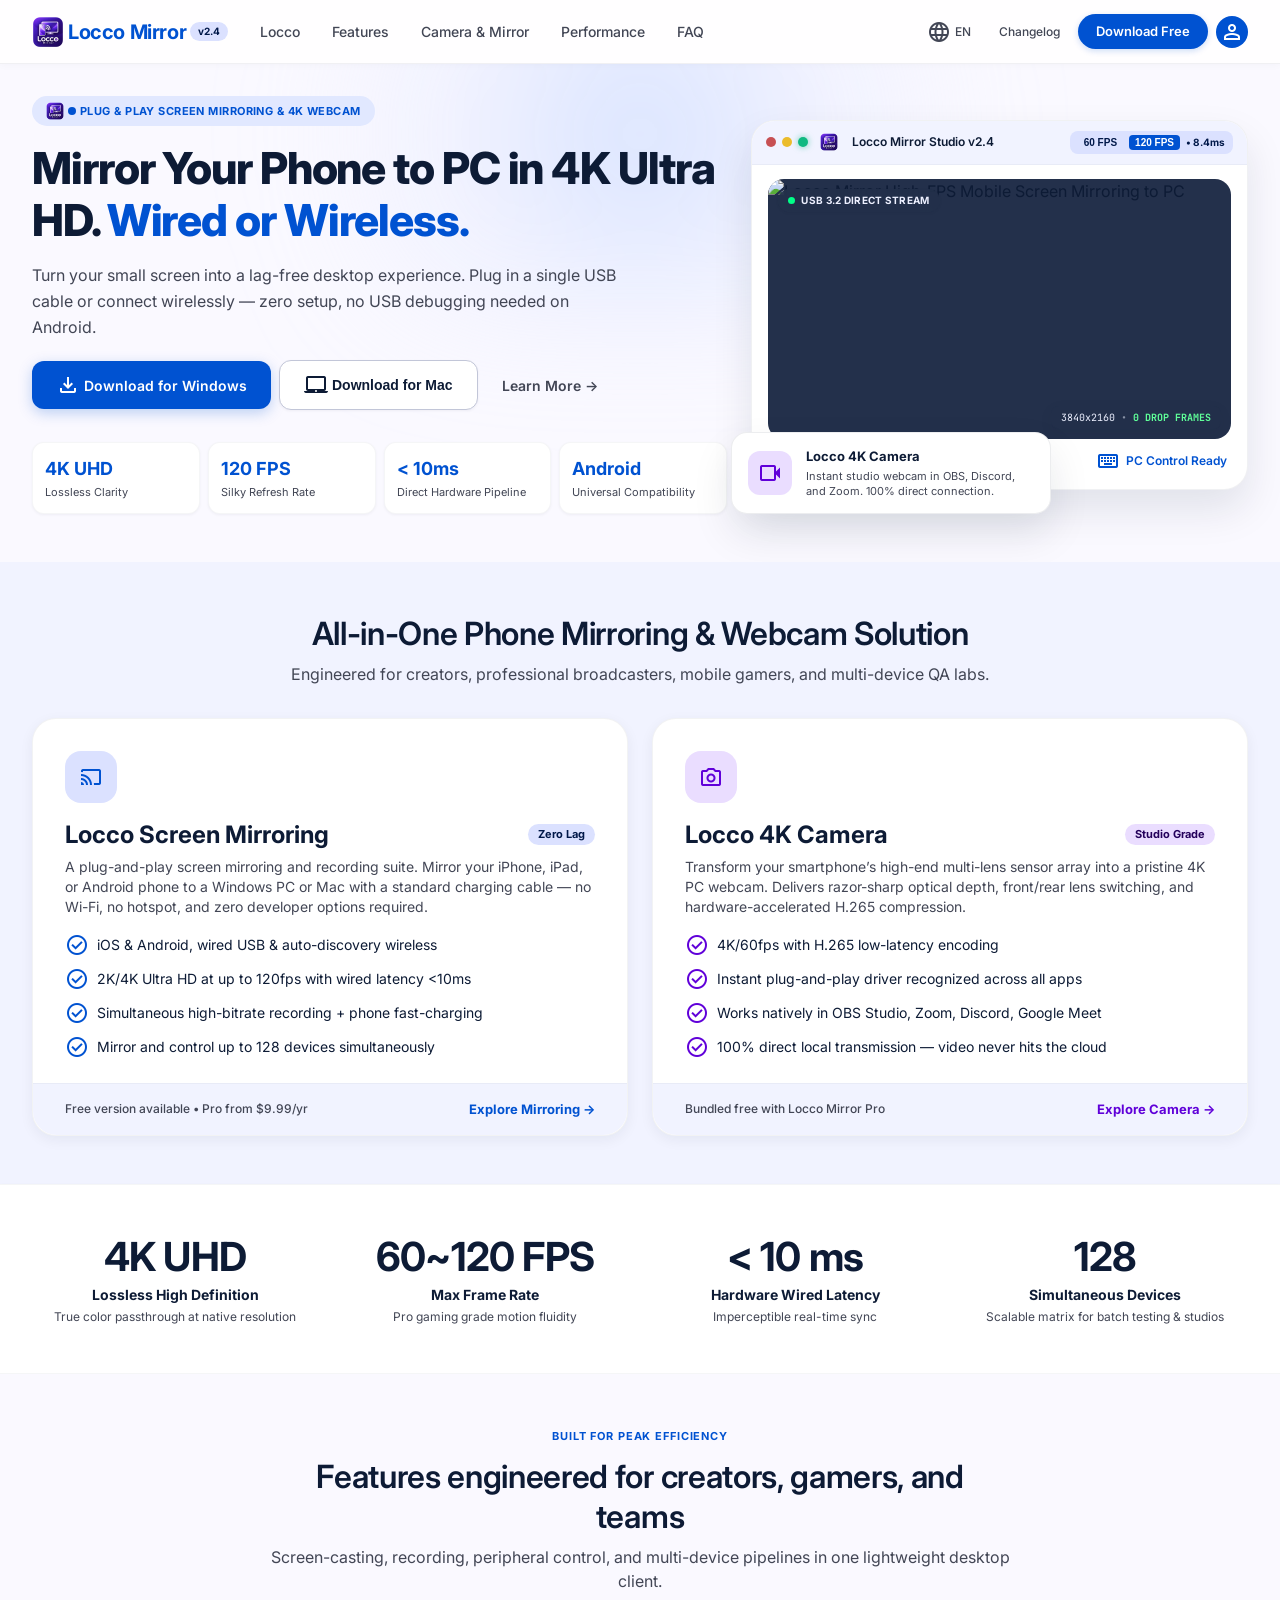
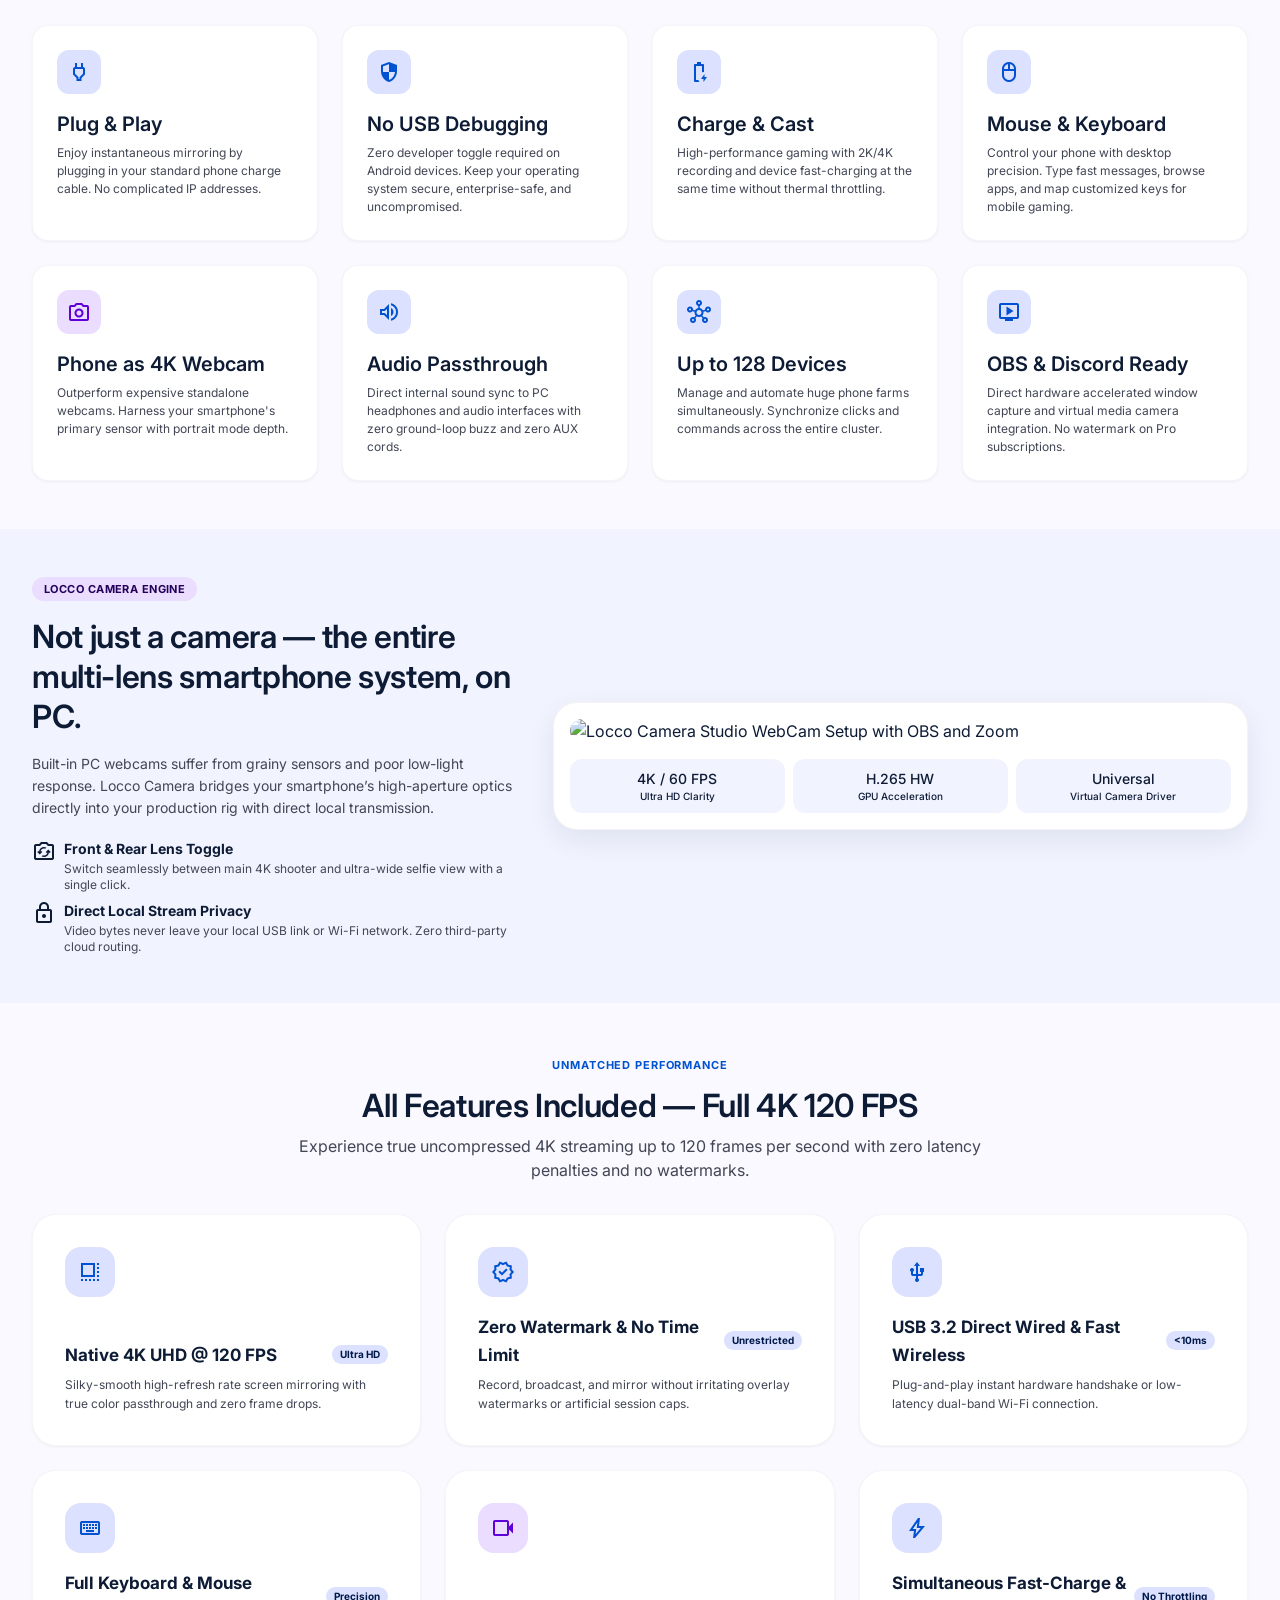
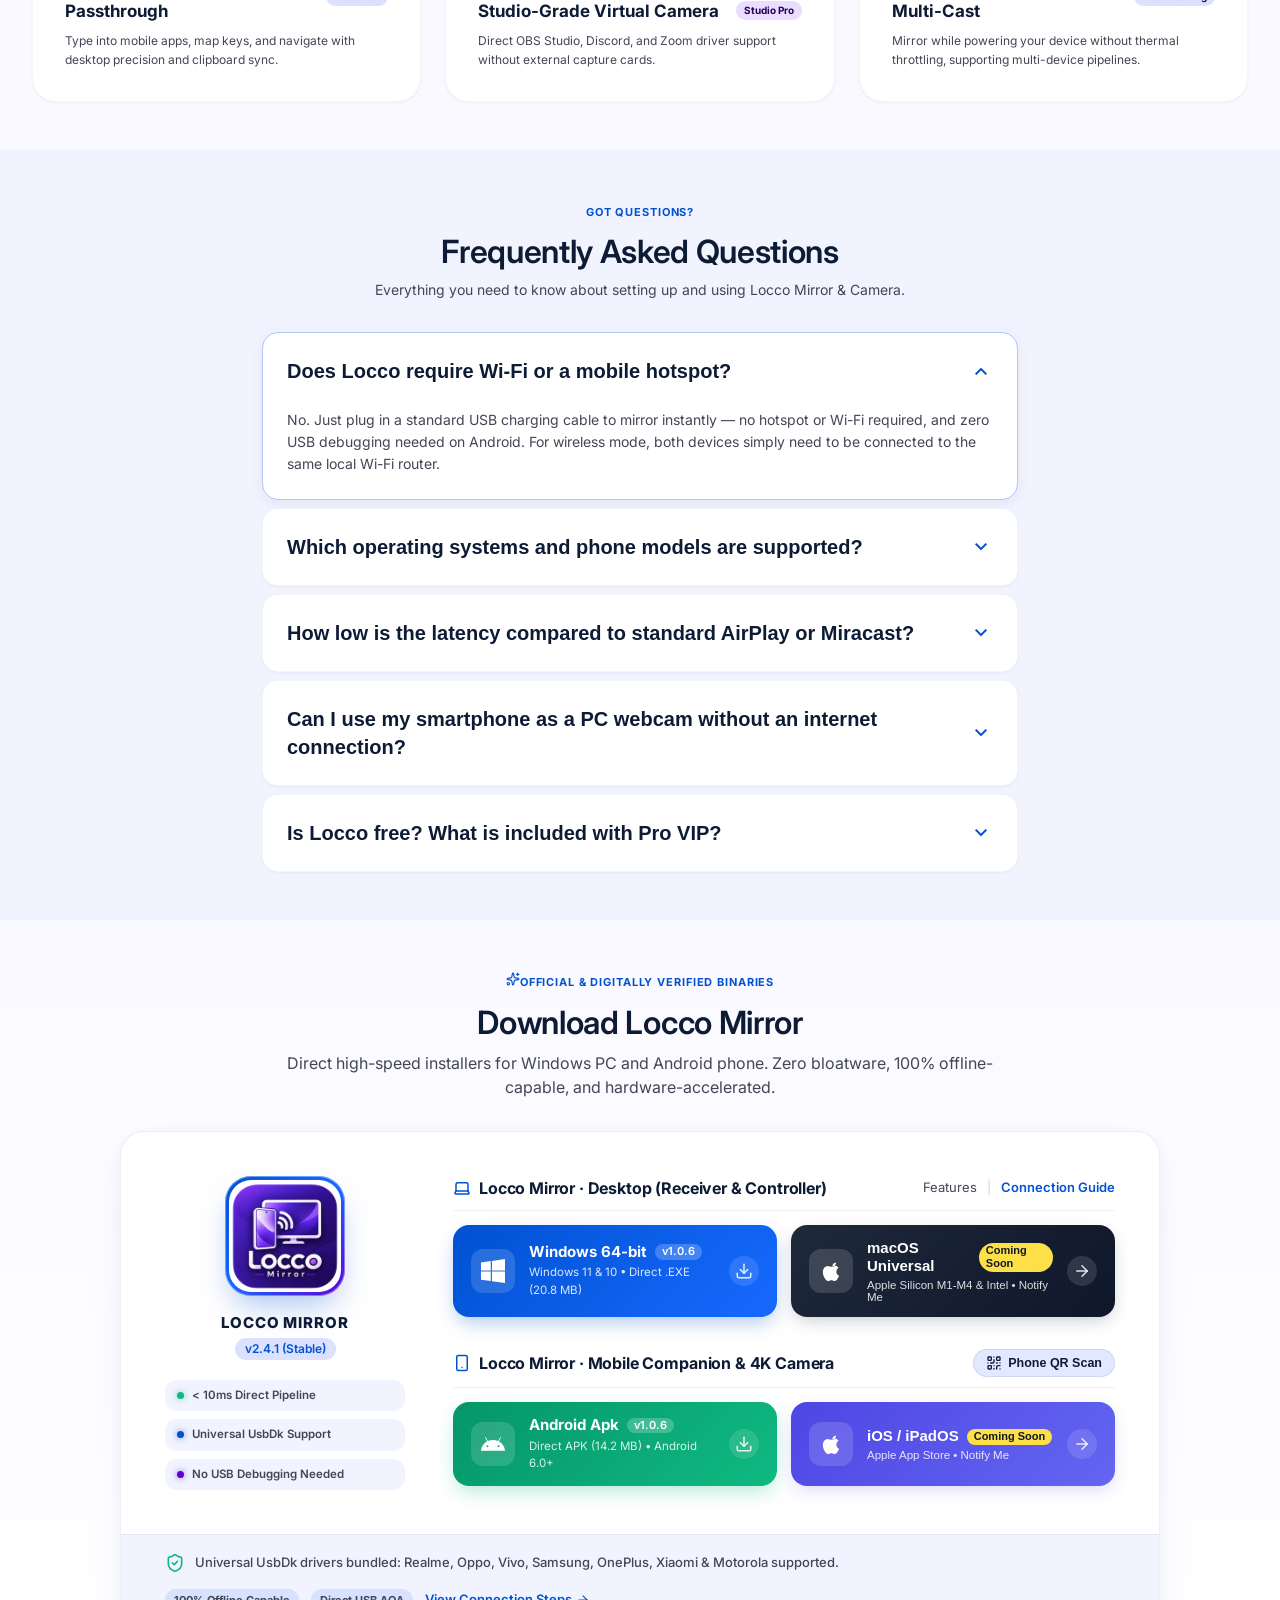
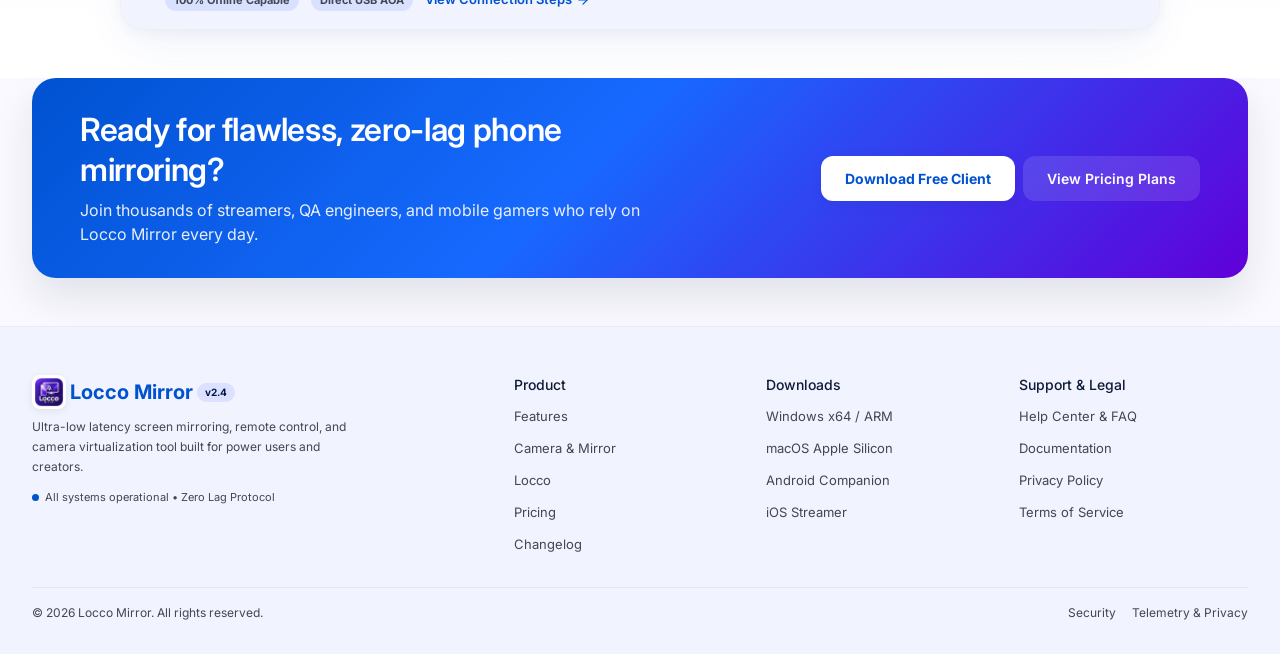
==== commit e4ca2f43: "Release v1.0.6: update Windows setup and Android APK, remove old setups" ====
--- a/index.html
+++ b/index.html
@@ -1,15 +1,392 @@
-<!DOCTYPE html>
-<html lang="en" data-theme="dark">
+<!doctype html>
+<html lang="en" class="scroll-smooth">
   <head>
     <meta charset="UTF-8" />
     <meta name="viewport" content="width=device-width, initial-scale=1.0" />
-    <title>locco Mirror</title>
-    <link rel="icon" type="image/png" href="./assets/logo-B0XEbf4M.png" />
-    <script type="module" crossorigin src="./assets/index-CtrHc3SZ.js"></script>
-    <link rel="modulepreload" crossorigin href="./assets/vendor-nf7bT_Uh.js">
-    <link rel="stylesheet" crossorigin href="./assets/index-QNGbNbu_.css">
+    
+    <!-- Primary Search Engine SEO Meta Tags -->
+    <title>Locco Mirror — Best Screen Mirror Software for PC &amp; Android (Zero Lag &amp; Audio)</title>
+    <meta name="title" content="Locco Mirror — Best Screen Mirror Software for PC &amp; Android (Zero Lag &amp; Audio)" />
+    <meta name="description" content="Download Locco Mirror: Rated the #1 best screen mirror software for PC and Android. Enjoy ultra-low latency (<10ms), smooth 4K 120 FPS, direct uncompressed 48kHz stereo game sound, zero lag, and GPU hardware acceleration for competitive mobile gaming and live streaming." />
+    <meta name="keywords" content="best screen mirror software, best screen mirror software for pc, best screen mirror app, best screen mirroring software, best screen mirror for pc with sound, best screen mirror for gaming, best free screen mirror software, Locco Mirror, LoccoMirror, loccomirror, locco mirror download, locco mirror apk, locco mirror pc, loccomirror.in, screen mirror, screen mirroring, screen mirror pc, screen mirror android to pc, usb screen mirror, zero lag screen mirror, low latency screen mirror, screen mirror with audio, screen mirror with sound, internal audio screen mirror, scrcpy with audio, scrcpy alternative, douwan, douwan alternative, tc games alternative, anlink alternative, screen mirror for gaming, bgmi screen mirror pc, free fire screen mirror pc, call of duty mobile screen mirror, 120 fps screen mirror, 4k screen mirror, android to windows mirror, direct usb mirror, phone to pc mirror without lag, screen mirroring software windows 11, mobile screen mirror on laptop, best screen mirror app 2026, mobile game live stream pc, obs screen mirror android" />
+    
+    <!-- Ownership & Multi-Engine Verification -->
+    <meta name="google-site-verification" content="Y13oBpjLLTmsvJcaFlxaV3YzdWWFDJh-8zAg40MO44o" />
+    <meta name="author" content="Locco Mirror" />
+    <meta name="publisher" content="Locco Mirror" />
+    <meta name="application-name" content="Locco Mirror" />
+    <meta name="apple-mobile-web-app-title" content="Locco Mirror" />
+    <meta name="theme-color" content="#0078d4" />
+    
+    <!-- Search Engine Directives for All Global Browsers & Crawlers -->
+    <meta name="robots" content="index, follow, max-image-preview:large, max-snippet:-1, max-video-preview:-1" />
+    <meta name="googlebot" content="index, follow, max-snippet:-1, max-image-preview:large, max-video-preview:-1" />
+    <meta name="googlebot-image" content="index, follow" />
+    <meta name="bingbot" content="index, follow, max-snippet:-1, max-image-preview:large, max-video-preview:-1" />
+    <meta name="slurp" content="index, follow" />
+    <meta name="duckduckbot" content="index, follow" />
+    <meta name="baiduspider" content="index, follow" />
+    <meta name="yandex" content="index, follow" />
+    <meta name="applebot" content="index, follow" />
+    <meta name="rating" content="general" />
+    <meta name="distribution" content="global" />
+    <meta name="revisit-after" content="1 days" />
+    <meta name="language" content="English" />
+    <meta name="format-detection" content="telephone=no" />
+    
+    <!-- Canonical & Alternate Language References -->
+    <link rel="canonical" href="https://www.loccomirror.in/" />
+    <link rel="alternate" hreflang="en" href="https://www.loccomirror.in/" />
+    <link rel="alternate" hreflang="en-US" href="https://www.loccomirror.in/" />
+    <link rel="alternate" hreflang="en-IN" href="https://www.loccomirror.in/" />
+    <link rel="alternate" hreflang="x-default" href="https://www.loccomirror.in/" />
+    
+    <!-- Web App Manifest & App Icons (Google Search & Multi-Device Compliant) -->
+    <link rel="icon" href="/favicon.ico" sizes="48x48" />
+    <link rel="icon" type="image/png" sizes="48x48" href="/favicon-48x48.png" />
+    <link rel="icon" type="image/png" sizes="96x96" href="/favicon-96x96.png" />
+    <link rel="icon" type="image/png" sizes="192x192" href="/favicon-192x192.png" />
+    <link rel="shortcut icon" href="/favicon.ico" />
+    <link rel="apple-touch-icon" sizes="180x180" href="/apple-touch-icon.png" />
+    <link rel="manifest" href="/site.webmanifest" />
+    
+    <!-- Open Graph / Facebook Meta Tags -->
+    <meta property="og:type" content="website" />
+    <meta property="og:url" content="https://www.loccomirror.in/" />
+    <meta property="og:site_name" content="Locco Mirror" />
+    <meta property="og:title" content="Locco Mirror — #1 USB Screen &amp; Audio Mirroring for Android to PC" />
+    <meta property="og:description" content="Sub-10ms latency, 4K 120 FPS, and uncompressed 48kHz stereo sound directly through USB cable. The ultimate screen mirroring solution for mobile gaming and streaming." />
+    <meta property="og:image" content="https://www.loccomirror.in/logo.png" />
+    <meta property="og:image:secure_url" content="https://www.loccomirror.in/logo.png" />
+    <meta property="og:image:type" content="image/png" />
+    <meta property="og:image:width" content="512" />
+    <meta property="og:image:height" content="512" />
+    <meta property="og:image:alt" content="Locco Mirror Official Logo" />
+    <meta property="og:locale" content="en_US" />
+
+    <!-- Twitter / X Cards Meta Tags -->
+    <meta name="twitter:card" content="summary_large_image" />
+    <meta name="twitter:site" content="@loccomirror" />
+    <meta name="twitter:creator" content="@loccomirror" />
+    <meta name="twitter:url" content="https://www.loccomirror.in/" />
+    <meta name="twitter:title" content="Locco Mirror — Ultra-Low Latency USB Screen &amp; Audio Mirroring" />
+    <meta name="twitter:description" content="Zero-delay screen mirroring and uncompressed digital audio streaming from Android to Windows with Direct3D 11 GPU acceleration." />
+    <meta name="twitter:image" content="https://www.loccomirror.in/logo.png" />
+    
+    <!-- Performance Preconnections -->
+    <link rel="preconnect" href="https://fonts.googleapis.com">
+    <link rel="preconnect" href="https://fonts.gstatic.com" crossorigin>
+    <link rel="dns-prefetch" href="https://loccomirror.in">
+    <link rel="dns-prefetch" href="https://www.loccomirror.in">
+    <link href="https://fonts.googleapis.com/css2?family=Inter:wght@300;400;500;600;700;800;900&family=JetBrains+Mono:wght@400;500;700&family=Material+Symbols+Outlined:opsz,wght,FILL,GRAD@20..48,100..700,0..1,-50..200&display=swap" rel="stylesheet">
+
+    <!-- Schema.org Multi-Type Structured Data (JSON-LD) for Search Engine Rich Snippets -->
+    <script type="application/ld+json">
+    {
+      "@context": "https://schema.org",
+      "@graph": [
+        {
+          "@type": "WebSite",
+          "@id": "https://www.loccomirror.in/#website",
+          "url": "https://www.loccomirror.in/",
+          "name": "Locco Mirror",
+          "alternateName": ["LoccoMirror", "Locco Screen Mirror", "LoccoMirror App", "Locco Mirror PC"],
+          "description": "Official website of Locco Mirror — Ultra-low latency USB screen and audio mirroring for PC & Android.",
+          "inLanguage": "en-US",
+          "publisher": {
+            "@type": "Organization",
+            "name": "Locco Mirror",
+            "url": "https://www.loccomirror.in/",
+            "logo": {
+              "@type": "ImageObject",
+              "url": "https://www.loccomirror.in/logo.png",
+              "width": 512,
+              "height": 512
+            },
+            "contactPoint": {
+              "@type": "ContactPoint",
+              "email": "loccomirror@gmail.com",
+              "contactType": "customer support",
+              "availableLanguage": ["English", "Hindi"]
+            }
+          },
+          "potentialAction": {
+            "@type": "SearchAction",
+            "target": {
+              "@type": "EntryPoint",
+              "urlTemplate": "https://www.loccomirror.in/?q={search_term_string}"
+            },
+            "query-input": "required name=search_term_string"
+          }
+        },
+        {
+          "@type": "SoftwareApplication",
+          "@id": "https://www.loccomirror.in/#software",
+          "name": "Locco Mirror",
+          "alternateName": ["LoccoMirror", "Locco Mirror App", "Locco Mirror Windows", "Locco Mirror APK"],
+          "url": "https://www.loccomirror.in/",
+          "image": "https://www.loccomirror.in/logo.png",
+          "screenshot": "https://www.loccomirror.in/logo.png",
+          "description": "Locco Mirror provides real-time, ultra-low latency (<10ms) screen and uncompressed 48kHz audio mirroring from Android to Windows PC over USB with Direct3D 11 hardware acceleration and 4K 120 FPS support.",
+          "applicationCategory": "MultimediaApplication",
+          "operatingSystem": "Windows 10, Windows 11, Android 10, Android 11, Android 12, Android 13, Android 14, Android 15",
+          "softwareVersion": "1.0.6",
+          "fileSize": "20.8MB",
+          "downloadUrl": "https://www.loccomirror.in/downloads/LoccoMirror_Setup_v1.0.6.exe",
+          "installUrl": "https://www.loccomirror.in/#downloads",
+          "featureList": [
+            "Sub-10ms ultra-low latency response",
+            "Smooth 4K and up to 120 FPS video mirroring",
+            "Direct uncompressed 48kHz stereo sound streaming",
+            "Direct USB plug and play without developer settings",
+            "USB debugging mode with ADB fallback",
+            "Under 2% PC CPU usage via Direct3D 11 GPU decode",
+            "OBS Studio and Discord screen capture ready",
+            "Zero ads, 100% clean and virus-free"
+          ],
+          "offers": {
+            "@type": "Offer",
+            "price": "0",
+            "priceCurrency": "USD",
+            "availability": "https://schema.org/InStock"
+          },
+          "aggregateRating": {
+            "@type": "AggregateRating",
+            "ratingValue": "4.9",
+            "bestRating": "5",
+            "worstRating": "1",
+            "ratingCount": "2480",
+            "reviewCount": "2480"
+          },
+          "author": {
+            "@type": "Organization",
+            "name": "Locco Mirror",
+            "url": "https://www.loccomirror.in/"
+          }
+        },
+        {
+          "@type": "BreadcrumbList",
+          "@id": "https://www.loccomirror.in/#breadcrumb",
+          "itemListElement": [
+            {
+              "@type": "ListItem",
+              "position": 1,
+              "name": "Home",
+              "item": "https://www.loccomirror.in/"
+            },
+            {
+              "@type": "ListItem",
+              "position": 2,
+              "name": "Download",
+              "item": "https://www.loccomirror.in/#downloads"
+            },
+            {
+              "@type": "ListItem",
+              "position": 3,
+              "name": "Connection Guide",
+              "item": "https://www.loccomirror.in/#user-guide"
+            },
+            {
+              "@type": "ListItem",
+              "position": 4,
+              "name": "Features",
+              "item": "https://www.loccomirror.in/#features"
+            }
+          ]
+        },
+        {
+          "@type": "FAQPage",
+          "@id": "https://www.loccomirror.in/#faq",
+          "mainEntity": [
+            {
+              "@type": "Question",
+              "name": "Which is the best screen mirror software for PC and Android?",
+              "acceptedAnswer": {
+                "@type": "Answer",
+                "text": "Locco Mirror is rated as the #1 best screen mirror software for PC and Android in 2026. It provides ultra-low hardware latency (<10ms), direct uncompressed 48kHz stereo sound over USB without aux cables, smooth 120 FPS high refresh rates, and under 2% CPU usage with Direct3D 11 GPU hardware acceleration."
+              }
+            },
+            {
+              "@type": "Question",
+              "name": "What is Locco Mirror?",
+              "acceptedAnswer": {
+                "@type": "Answer",
+                "text": "Locco Mirror is high-performance USB screen and audio mirroring software that connects Android mobile devices to Windows PC with sub-10ms latency, 4K up to 120 FPS framerates, and zero-delay uncompressed 48kHz stereo sound for mobile gaming and streaming."
+              }
+            },
+            {
+              "@type": "Question",
+              "name": "How to mirror Android screen to PC with sound via USB using Locco Mirror?",
+              "acceptedAnswer": {
+                "@type": "Answer",
+                "text": "Download the Locco Mirror Windows client and Android APK, connect your phone to PC using a USB Type-C cable, tap 'OK' on the phone accessory prompt, and open Locco Mirror on your computer to start instant mirroring with full internal audio."
+              }
+            },
+            {
+              "@type": "Question",
+              "name": "Does Locco Mirror support 4K 120 FPS for gaming?",
+              "acceptedAnswer": {
+                "@type": "Answer",
+                "text": "Yes, Locco Mirror uses Direct3D 11 hardware acceleration to deliver buttery-smooth 60, 90, and 120 FPS video mirroring up to 4K resolution with zero frame drops or lag."
+              }
+            },
+            {
+              "@type": "Question",
+              "name": "Is Locco Mirror better than Scrcpy and DouWan?",
+              "acceptedAnswer": {
+                "@type": "Answer",
+                "text": "Locco Mirror achieves sub-10ms response times compared to 35ms+ on standard Scrcpy, routes pure uncompressed 48kHz audio directly through hardware without external decoders, and works over Direct USB without needing Developer Options."
+              }
+            },
+            {
+              "@type": "Question",
+              "name": "Do I need root or developer mode to use Locco Mirror?",
+              "acceptedAnswer": {
+                "@type": "Answer",
+                "text": "No root is required. You can connect instantly via Direct USB Mode without touching developer options, or use standard USB Debugging mode if preferred."
+              }
+            },
+            {
+              "@type": "Question",
+              "name": "Can I stream BGMI or Free Fire to YouTube and Twitch using Locco Mirror?",
+              "acceptedAnswer": {
+                "@type": "Answer",
+                "text": "Yes! Locco Mirror is 100% compatible with OBS Studio, Streamlabs, and Discord. You can capture both high-resolution gameplay video and crystal-clear internal game audio without any auxiliary cables."
+              }
+            },
+            {
+              "@type": "Question",
+              "name": "Is Locco Mirror safe and free to download?",
+              "acceptedAnswer": {
+                "@type": "Answer",
+                "text": "Yes, Locco Mirror is 100% free, safe, and virus-free. It does not collect private user data or show third-party ads."
+              }
+            }
+          ]
+        },
+        {
+          "@type": "HowTo",
+          "@id": "https://www.loccomirror.in/#howto",
+          "name": "How to Connect Android Phone to PC using Locco Mirror",
+          "description": "Step-by-step guide to mirror your mobile screen and internal sound to a Windows computer with zero lag over USB.",
+          "step": [
+            {
+              "@type": "HowToStep",
+              "position": 1,
+              "name": "Connect USB Cable",
+              "text": "Plug your Android phone into your PC using a standard USB Type-C cable."
+              },
+            {
+              "@type": "HowToStep",
+              "position": 2,
+              "name": "Tap OK on Phone",
+              "text": "When your phone prompts 'Open Locco Mirror with this accessory?', check Always Allow and tap OK."
+            },
+            {
+              "@type": "HowToStep",
+              "position": 3,
+              "name": "Launch Locco Mirror",
+              "text": "Open Locco Mirror on PC to enjoy instant 60 to 120 FPS screen and internal sound mirroring."
+            }
+          ]
+        }
+      ]
+    }
+    </script>
+    <script type="module" crossorigin src="/assets/index-CUpY1KCe.js"></script>
+    <link rel="stylesheet" crossorigin href="/assets/index-D-ZSliev.css">
   </head>
-  <body class="bg-dark-950 text-slate-100 overflow-hidden">
+  <body class="bg-[#f8fafc] text-[#0f172a] antialiased selection:bg-[#0078d4] selection:text-[#ffffff]">
+    <!-- Search Engine Crawler Fallback & Deep Semantic Indexing -->
+    <noscript>
+      <div style="padding: 40px; font-family: sans-serif; max-width: 900px; margin: 0 auto; line-height: 1.6;">
+        <h1>Locco Mirror — The Best Screen Mirror Software for PC &amp; Android (Ultra-Low Latency &amp; Audio)</h1>
+        <p>Looking for the best screen mirror software? Download the official Locco Mirror software for Windows PC and Android. Experience real-time, sub-10ms latency screen and uncompressed 48kHz stereo sound mirroring over USB cable with Direct3D 11 GPU hardware acceleration and up to 4K 120 FPS support.</p>
+        
+        <h2>Download Locco Mirror Official Releases</h2>
+        <ul>
+          <li><a href="/downloads/LoccoMirror_Setup_v1.0.6.exe">Download Locco Mirror for Windows (64-bit v1.0.6 .exe)</a></li>
+          <li><a href="/downloads/LoccoMirror.apk">Download Locco Mirror Android APK (v1.0.6 .apk)</a></li>
+        </ul>
+
+        <h2>Why Choose Locco Mirror Over Other Screen Mirroring Tools?</h2>
+        <table border="1" cellpadding="8" style="border-collapse: collapse; width: 100%; margin: 20px 0;">
+          <thead>
+            <tr style="background: #f1f5f9;">
+              <th>Feature</th>
+              <th>Locco Mirror</th>
+              <th>Scrcpy</th>
+              <th>DouWan</th>
+              <th>TC Games</th>
+            </tr>
+          </thead>
+          <tbody>
+            <tr>
+              <td><strong>Latency</strong></td>
+              <td>Sub-10ms (Real-time)</td>
+              <td>35-50ms</td>
+              <td>25-40ms</td>
+              <td>40-60ms</td>
+            </tr>
+            <tr>
+              <td><strong>Direct Stereo Sound</strong></td>
+              <td>48kHz Uncompressed PCM</td>
+              <td>Requires extra setup</td>
+              <td>Compressed</td>
+              <td>Paid VIP feature</td>
+            </tr>
+            <tr>
+              <td><strong>Direct USB (No Setup)</strong></td>
+              <td>Yes (Plug &amp; Play)</td>
+              <td>Requires ADB setup</td>
+              <td>Limited</td>
+              <td>No</td>
+            </tr>
+            <tr>
+              <td><strong>Frame Rate</strong></td>
+              <td>Up to 120 FPS</td>
+              <td>60 FPS default</td>
+              <td>60 FPS</td>
+              <td>60 FPS</td>
+            </tr>
+            <tr>
+              <td><strong>CPU Usage</strong></td>
+              <td>&lt; 2% (Direct3D 11 GPU)</td>
+              <td>5-12%</td>
+              <td>8-15%</td>
+              <td>15-25%</td>
+            </tr>
+          </tbody>
+        </table>
+
+        <h2>Key Features of Locco Mirror</h2>
+        <ul>
+          <li><strong>Sub-10ms Ultra-Low Latency:</strong> Instant controls for competitive mobile esports games including BGMI (Battlegrounds Mobile India), Free Fire MAX, and Call of Duty Mobile.</li>
+          <li><strong>Smooth 4K &amp; 120 FPS:</strong> Crystal-clear high frame rate video on PC monitor without stutter or frame drops.</li>
+          <li><strong>Direct Stereo Game Sound:</strong> Pure uncompressed 48kHz audio sent straight to your PC headphones without extra auxiliary audio cables.</li>
+          <li><strong>Direct USB Plug &amp; Play:</strong> No developer options, root, or complex settings needed.</li>
+          <li><strong>Ultra-Light on PC:</strong> GPU hardware decoding keeps PC CPU usage under 2%.</li>
+          <li><strong>OBS &amp; Discord Ready:</strong> Seamless window capture for YouTube, Twitch, and Kick live streaming.</li>
+        </ul>
+
+        <h2>How to Connect Android Phone to PC in 3 Easy Steps</h2>
+        <ol>
+          <li>Connect your phone to PC via USB cable.</li>
+          <li>Tap "OK" and allow Locco Mirror on your phone screen.</li>
+          <li>Open Locco Mirror on your PC and start 60 to 120 FPS mirroring instantly!</li>
+        </ol>
+
+        <h2>Frequently Asked Questions (FAQ)</h2>
+        <h3>What is Locco Mirror?</h3>
+        <p>Locco Mirror is high-performance USB screen and audio mirroring software that connects Android mobile devices to Windows PC with sub-10ms latency, 4K up to 120 FPS framerates, and zero-delay uncompressed stereo sound.</p>
+        
+        <h3>How to mirror Android screen to PC with sound via USB?</h3>
+        <p>Download the Locco Mirror Windows client and Android APK, connect your phone to PC using a USB Type-C cable, tap 'OK' on the phone accessory prompt, and open Locco Mirror on your computer to start instant mirroring with full internal audio.</p>
+
+        <p>Contact Support: <a href="mailto:loccomirror@gmail.com">loccomirror@gmail.com</a> | Official Domain: <a href="https://www.loccomirror.in">https://www.loccomirror.in</a></p>
+      </div>
+    </noscript>
+
     <div id="root"></div>
   </body>
 </html>
--- a/assets/index-D-ZSliev.css
+++ b/assets/index-D-ZSliev.css
@@ -0,0 +1 @@
+:root{--primary:#0052d1;--primary-hover:#1769ff;--primary-container:#1769ff;--on-primary:#fff;--on-primary-container:#fefbff;--primary-fixed:#dbe1ff;--primary-fixed-dim:#b3c5ff;--on-primary-fixed:#001849;--on-primary-fixed-variant:#003fa5;--secondary:#6000d9;--secondary-container:#7b2cff;--on-secondary:#fff;--on-secondary-container:#ebdfff;--secondary-fixed:#eaddff;--secondary-fixed-dim:#d1bcff;--on-secondary-fixed:#24005b;--on-secondary-fixed-variant:#5800c8;--tertiary:#006095;--tertiary-container:#007abb;--on-tertiary:#fff;--on-tertiary-container:#fcfcff;--tertiary-fixed:#cde5ff;--tertiary-fixed-dim:#95ccff;--on-tertiary-fixed:#001d32;--surface:#faf9ff;--surface-bright:#faf9ff;--surface-dim:#cddafd;--surface-container-lowest:#fff;--surface-container-low:#f1f3ff;--surface-container:#e9edff;--surface-container-high:#e1e8ff;--surface-container-highest:#d8e2ff;--on-surface:#0d1b35;--on-surface-variant:#424655;--inverse-surface:#23304b;--inverse-on-surface:#edf0ff;--outline:#737687;--outline-variant:#c2c6d8;--error:#ba1a1a;--error-container:#ffdad6;--glow-primary:#1769ff38;--glow-secondary:#7b2cff38;--shadow-sm:0 1px 3px #0d1b350d;--shadow-md:0 4px 14px #0d1b350f;--shadow-lg:0 10px 28px #0d1b3514;--shadow-xl:0 20px 40px #0d1b351a;--space-xs:4px;--space-sm:8px;--space-md:16px;--space-lg:24px;--space-xl:32px;--space-2xl:48px;--margin:32px;--gutter:24px;--font-family:"Inter", -apple-system, BlinkMacSystemFont, "Segoe UI", Roboto, sans-serif;--font-mono:"JetBrains Mono", monospace;--radius-sm:8px;--radius-md:12px;--radius-lg:16px;--radius-xl:24px;--radius-full:9999px}*,:before,:after{box-sizing:border-box;margin:0;padding:0}html{scroll-behavior:smooth;--lightningcss-light:initial;--lightningcss-dark: ;color-scheme:light;font-size:16px}body{background-color:var(--surface);color:var(--on-surface);font-family:var(--font-family);-webkit-font-smoothing:antialiased;-moz-osx-font-smoothing:grayscale;line-height:1.5;overflow-x:hidden}.material-symbols-outlined{letter-spacing:normal;text-transform:none;white-space:nowrap;word-wrap:normal;font-feature-settings:"liga";-webkit-font-smoothing:antialiased;-webkit-user-select:none;user-select:none;vertical-align:middle;direction:ltr;font-family:Material Symbols Outlined;font-size:24px;font-style:normal;font-weight:400;line-height:1;display:inline-block}.container-max{width:100%;max-width:1280px;padding-left:var(--margin);padding-right:var(--margin);margin-left:auto;margin-right:auto}@media (width<=768px){.container-max{padding-left:16px;padding-right:16px}}.font-headline-xl{letter-spacing:-.02em;font-size:40px;font-weight:700;line-height:48px}.font-headline-lg{letter-spacing:-.01em;font-size:32px;font-weight:600;line-height:40px}.font-headline-md{font-size:24px;font-weight:600;line-height:32px}.font-headline-sm{font-size:20px;font-weight:600;line-height:28px}.font-body-lg{font-size:16px;font-weight:400;line-height:24px}.font-body-md{font-size:14px;font-weight:400;line-height:20px}.font-body-sm{font-size:12px;font-weight:400;line-height:16px}.font-label-lg{font-size:14px;font-weight:500;line-height:20px}.font-label-md{font-size:12px;font-weight:500;line-height:16px}.font-label-sm{font-size:10px;font-weight:500;line-height:14px}@media (width<=768px){.font-headline-xl{font-size:30px;line-height:38px}.font-headline-lg{font-size:24px;line-height:32px}}::-webkit-scrollbar{width:8px;height:8px}::-webkit-scrollbar-track{background:var(--surface-container-low)}::-webkit-scrollbar-thumb{background:var(--outline-variant);border-radius:var(--radius-full)}::-webkit-scrollbar-thumb:hover{background:var(--outline)}@keyframes pulseGlow{0%,to{opacity:.5;transform:scale(1)}50%{opacity:.85;transform:scale(1.05)}}@keyframes pingDot{0%{opacity:1;transform:scale(1)}75%,to{opacity:0;transform:scale(2.2)}}@keyframes floatCard{0%,to{transform:translateY(0)}50%{transform:translateY(-8px)}}.animate-pulse-glow{animation:4s ease-in-out infinite pulseGlow}.animate-ping-dot{animation:1.5s cubic-bezier(0,0,.2,1) infinite pingDot}.animate-float{animation:5s ease-in-out infinite floatCard}.app-root{background-color:var(--surface);min-height:100vh;color:var(--on-surface);flex-direction:column;display:flex}.app-main{flex:1;padding-top:64px}.navbar-root{-webkit-backdrop-filter:blur(16px);z-index:100;background:#ffffffd9;border-bottom:1px solid #0d1b350f;height:64px;position:fixed;top:0;left:0;right:0;box-shadow:0 1px 8px #0d1b3508}.navbar-container{justify-content:space-between;align-items:center;height:100%;display:flex}.navbar-left{align-items:center;gap:var(--space-lg);display:flex}.navbar-brand{align-items:center;gap:var(--space-xs);text-decoration:none;display:flex}.navbar-logo-img{object-fit:contain;border-radius:8px;width:32px;height:32px;display:block}.hero-pill-logo{object-fit:contain;border-radius:4px;width:18px;height:18px;display:inline-block}.studio-window-logo{object-fit:contain;border-radius:4px;width:18px;height:18px;margin-left:6px;display:inline-block}.footer-logo-img{object-fit:contain;background:#fff;border-radius:8px;width:34px;height:34px;padding:2px;display:inline-block;box-shadow:0 2px 8px #00000014}.navbar-logo-text{color:var(--primary);letter-spacing:-.02em;font-size:20px;font-weight:700}.navbar-badge{background-color:var(--primary-fixed);color:var(--on-primary-fixed);border-radius:var(--radius-full);padding:2px 8px;font-size:10px;font-weight:700}.navbar-desktop-nav{align-items:center;gap:var(--space-md);display:flex}.navbar-link{color:var(--on-surface-variant);border-radius:var(--radius-sm);padding:6px 8px;font-size:14px;font-weight:500;text-decoration:none;transition:color .15s,background-color .15s}.navbar-link:hover{color:var(--on-surface);background-color:var(--surface-container-low)}.navbar-right{align-items:center;gap:var(--space-sm);display:flex}.navbar-lang-pill{color:var(--on-surface-variant);border-radius:var(--radius-sm);cursor:pointer;align-items:center;gap:4px;padding:6px 10px;font-size:12px;font-weight:500;transition:background-color .15s;display:flex}.navbar-lang-pill:hover{background-color:var(--surface-container-low);color:var(--on-surface)}.navbar-changelog-link{color:var(--on-surface-variant);padding:6px 10px;font-size:12px;font-weight:500;text-decoration:none;transition:color .15s}.navbar-changelog-link:hover{color:var(--on-surface)}.navbar-cta-btn{background-color:var(--primary);color:var(--on-primary);border-radius:var(--radius-full);justify-content:center;align-items:center;padding:8px 18px;font-size:13px;font-weight:600;text-decoration:none;transition:background-color .15s,transform .15s,box-shadow .15s;display:inline-flex;box-shadow:0 2px 6px #0052d133}.navbar-cta-btn:hover{background-color:var(--primary-container);transform:translateY(-1px);box-shadow:0 4px 12px #0052d14d}.navbar-avatar{border-radius:var(--radius-full);background-color:var(--primary);width:32px;height:32px;color:var(--on-primary);cursor:pointer;justify-content:center;align-items:center;display:flex}.navbar-mobile-toggle{color:var(--on-surface);cursor:pointer;border-radius:var(--radius-sm);background:0 0;border:none;padding:6px;display:none}.navbar-mobile-drawer{-webkit-backdrop-filter:blur(20px);backdrop-filter:blur(20px);border-bottom:1px solid var(--outline-variant);background:#fffffffa;padding:16px 20px;position:absolute;top:64px;left:0;right:0;box-shadow:0 10px 25px #0d1b3514}.navbar-mobile-links{flex-direction:column;gap:12px;display:flex}.navbar-mobile-link{color:var(--on-surface);padding:8px 0;font-size:15px;font-weight:600;text-decoration:none}.navbar-mobile-divider{background-color:var(--surface-container-high);height:1px;margin:6px 0}.navbar-mobile-cta{background-color:var(--primary);color:var(--on-primary);border-radius:var(--radius-lg);justify-content:center;align-items:center;gap:8px;padding:12px 20px;font-size:14px;font-weight:600;text-decoration:none;display:flex}@media (width<=992px){.navbar-desktop-nav,.navbar-lang-pill,.navbar-changelog-link{display:none}.navbar-mobile-toggle{justify-content:center;align-items:center;display:flex}}.hero-section{padding-top:var(--space-xl);padding-bottom:var(--space-2xl);position:relative;overflow:hidden}.hero-ambient-glow{filter:blur(60px);pointer-events:none;z-index:0;background:radial-gradient(circle,#1769ff29 0%,#dbe1ff3d 40%,#0000 70%);width:900px;height:380px;position:absolute;top:-120px;left:50%;transform:translate(-50%)}.hero-container{z-index:1;position:relative}.hero-grid{gap:var(--gutter);grid-template-columns:7fr 5fr;align-items:center;display:grid}.hero-content{align-items:flex-start;gap:var(--space-md);flex-direction:column;display:flex}.hero-pill{align-items:center;gap:var(--space-xs);border-radius:var(--radius-full);background-color:var(--surface-container-high);color:var(--on-surface);padding:6px 14px;display:inline-flex}.hero-pill-dot{background-color:var(--primary);border-radius:50%;width:8px;height:8px;animation:2s infinite pingDot}.hero-pill-text{text-transform:uppercase;letter-spacing:.04em;color:var(--primary);font-size:11px;font-weight:700}.hero-headline{letter-spacing:-.025em;color:var(--on-surface);font-size:44px;font-weight:800;line-height:52px}.hero-headline-accent{color:var(--primary)}.hero-subtitle{color:var(--on-surface-variant);max-width:600px;font-size:16px;line-height:26px}.hero-actions{align-items:center;gap:var(--space-sm);padding-top:var(--space-xs);flex-wrap:wrap;width:100%;display:flex}.btn-primary{justify-content:center;align-items:center;gap:var(--space-xs);border-radius:var(--radius-md);background-color:var(--primary);color:var(--on-primary);cursor:pointer;border:none;padding:12px 24px;font-size:14px;font-weight:600;text-decoration:none;transition:all .2s;display:inline-flex;box-shadow:0 4px 14px #0052d140}.btn-primary:hover{background-color:var(--primary-container);transform:translateY(-2px);box-shadow:0 6px 20px #0052d159}.btn-secondary{justify-content:center;align-items:center;gap:var(--space-xs);border-radius:var(--radius-md);background-color:var(--surface-container-lowest);color:var(--on-surface);border:1px solid var(--outline-variant);cursor:pointer;box-shadow:var(--shadow-sm);padding:12px 24px;font-size:14px;font-weight:600;text-decoration:none;transition:all .2s;display:inline-flex}.btn-secondary:hover{background-color:var(--surface-container-low);border-color:var(--primary-fixed-dim)}.hero-learn-more{color:var(--on-surface-variant);padding:12px 16px;font-size:14px;font-weight:600;text-decoration:none;transition:color .15s}.hero-learn-more:hover{color:var(--primary)}.hero-specs-grid{gap:var(--space-sm);width:100%;padding-top:var(--space-md);grid-template-columns:repeat(4,1fr);display:grid}.spec-card{background-color:var(--surface-container-lowest);border-radius:var(--radius-md);box-shadow:var(--shadow-sm);border:1px solid #0d1b350a;padding:12px}.spec-value{color:var(--primary);font-size:18px;font-weight:700}.spec-label{color:var(--on-surface-variant);margin-top:2px;font-size:11px}.hero-visual{position:relative}.studio-window-card{background-color:var(--surface-container-lowest);border-radius:var(--radius-xl);padding:var(--space-md);box-shadow:var(--shadow-xl);border:1px solid #0d1b350f;position:relative;overflow:hidden}.studio-window-header{background-color:var(--surface-container-low);border-bottom:1px solid #0d1b350a;justify-content:space-between;align-items:center;margin:-16px -16px 14px;padding:10px 14px;display:flex}.studio-window-controls{align-items:center;gap:6px;display:flex}.window-dot{border-radius:50%;width:10px;height:10px}.dot-red{background-color:#ba1a1abf}.dot-yellow{background-color:#eab308d9}.dot-green{background-color:#10b981d9}.studio-window-title{color:var(--on-surface);margin-left:8px;font-size:12px;font-weight:600}.studio-window-badge{background-color:var(--primary-fixed);color:var(--on-primary-fixed);border-radius:var(--radius-sm);align-items:center;gap:6px;padding:4px 8px;font-size:11px;font-weight:700;display:flex}.fps-toggle-btn{cursor:pointer;color:var(--on-primary-fixed);background:0 0;border:none;border-radius:4px;padding:2px 6px;font-size:10px;font-weight:700;transition:background-color .15s}.fps-toggle-btn.active{background-color:var(--primary);color:var(--on-primary)}.latency-stat{color:var(--on-primary-fixed);font-size:10px}.studio-viewport{aspect-ratio:16/9;border-radius:var(--radius-lg);background-color:var(--inverse-surface);position:relative;overflow:hidden}.studio-preview-image{object-fit:cover;width:100%;height:100%}.studio-live-overlay{-webkit-backdrop-filter:blur(8px);backdrop-filter:blur(8px);border-radius:var(--radius-full);color:var(--inverse-on-surface);box-shadow:var(--shadow-sm);background:#23304be0;align-items:center;gap:6px;padding:4px 10px;display:flex;position:absolute;top:10px;left:10px}.live-ping-dot{background-color:#0f8;border-radius:50%;width:7px;height:7px;animation:1.5s infinite pingDot}.live-tag-text{letter-spacing:.03em;font-size:10px;font-weight:700}.studio-telemetry-badge{-webkit-backdrop-filter:blur(8px);backdrop-filter:blur(8px);border-radius:var(--radius-sm);color:var(--inverse-on-surface);font-size:10px;font-family:var(--font-mono);box-shadow:var(--shadow-md);background:#23304be6;align-items:center;gap:6px;padding:4px 10px;display:flex;position:absolute;bottom:10px;right:10px}.telemetry-separator{opacity:.5}.telemetry-success{color:#60ff99;font-weight:700}.studio-bottom-bar{color:var(--on-surface-variant);justify-content:space-between;align-items:center;margin-top:10px;padding:0 4px;font-size:12px;display:flex}.studio-bottom-left,.studio-bottom-right{align-items:center;gap:6px;display:flex}.studio-bottom-right{color:var(--primary);font-weight:600}.camera-floating-card{background-color:var(--surface-container-lowest);border-radius:var(--radius-lg);box-shadow:var(--shadow-xl);z-index:2;border:1px solid #0d1b3514;align-items:center;gap:14px;max-width:320px;padding:14px 16px;animation:5s ease-in-out infinite floatCard;display:flex;position:absolute;bottom:-24px;left:-20px}.camera-card-icon{border-radius:var(--radius-md);background-color:var(--secondary-fixed);width:44px;height:44px;color:var(--secondary);flex-shrink:0;justify-content:center;align-items:center;display:flex}.camera-card-title{color:var(--on-surface);font-size:13px;font-weight:700}.camera-card-desc{color:var(--on-surface-variant);margin-top:2px;font-size:11px;line-height:15px}@media (width<=1024px){.hero-grid{grid-template-columns:1fr}.camera-floating-card{display:none}}@media (width<=640px){.hero-headline{font-size:32px;line-height:40px}.hero-specs-grid{grid-template-columns:repeat(2,1fr)}}.dual-product-section{background-color:var(--surface-container-low);padding-top:var(--space-2xl);padding-bottom:var(--space-2xl)}.section-header-center{text-align:center;max-width:740px;margin:0 auto var(--space-xl) auto}.section-pill-tag{text-transform:uppercase;letter-spacing:.08em;color:var(--primary);margin-bottom:8px;font-size:11px;font-weight:700;display:inline-block}.section-title{color:var(--on-surface);margin-top:4px}.section-subtitle{color:var(--on-surface-variant);margin-top:8px}.dual-product-grid{gap:var(--gutter);grid-template-columns:repeat(2,1fr);display:grid}.product-card{background-color:var(--surface-container-lowest);border-radius:var(--radius-xl);padding:var(--space-xl);box-shadow:var(--shadow-md);border:1px solid #0d1b350d;flex-direction:column;justify-content:space-between;transition:transform .2s,box-shadow .2s;display:flex}.product-card:hover{box-shadow:var(--shadow-lg);transform:translateY(-3px)}.product-card-body{flex-direction:column;display:flex}.product-icon-wrap{border-radius:var(--radius-lg);width:52px;height:52px;margin-bottom:var(--space-md);justify-content:center;align-items:center;display:flex}.icon-primary{background-color:var(--primary-fixed);color:var(--primary)}.icon-secondary{background-color:var(--secondary-fixed);color:var(--secondary)}.product-card-header{justify-content:space-between;align-items:center;margin-bottom:6px;display:flex}.product-title{color:var(--on-surface);font-weight:700}.product-pill{border-radius:var(--radius-full);padding:2px 10px;font-size:11px;font-weight:700}.pill-primary{background-color:var(--primary-fixed);color:var(--on-primary-fixed)}.pill-secondary{background-color:var(--secondary-fixed);color:var(--on-secondary-fixed)}.product-desc{color:var(--on-surface-variant);margin-bottom:var(--space-md)}.product-checklist{margin-bottom:var(--space-lg);flex-direction:column;gap:10px;list-style:none;display:flex}.product-checklist li{color:var(--on-surface);align-items:center;gap:8px;font-size:14px;display:flex}.check-primary{color:var(--primary)}.check-secondary{color:var(--secondary)}.product-card-footer{padding-top:var(--space-md);margin:0 calc(-1 * var(--space-xl)) calc(-1 * var(--space-xl)) calc(-1 * var(--space-xl));padding:var(--space-md) var(--space-xl);background-color:var(--surface-container-low);border-bottom-left-radius:var(--radius-xl);border-bottom-right-radius:var(--radius-xl);border-top:1px solid #0d1b350a;justify-content:space-between;align-items:center;display:flex}.product-footer-note{color:var(--on-surface-variant);font-size:12px;font-weight:500}.product-footer-link{font-size:13px;font-weight:700;text-decoration:none;transition:opacity .15s}.link-primary{color:var(--primary)}.link-secondary{color:var(--secondary)}.product-footer-link:hover{opacity:.8}@media (width<=860px){.dual-product-grid{grid-template-columns:1fr}}.stat-bar-section{background-color:var(--surface-container-lowest);padding:var(--space-xl) 0;box-shadow:var(--shadow-sm);border-top:1px solid #0d1b350a;border-bottom:1px solid #0d1b350a}.stat-bar-grid{gap:var(--gutter);text-align:center;grid-template-columns:repeat(4,1fr);display:grid}.stat-item{padding:var(--space-md)}.stat-metric{margin-bottom:4px}.stat-title{color:var(--on-surface);font-weight:700}.stat-desc{color:var(--on-surface-variant);margin-top:4px}@media (width<=900px){.stat-bar-grid{grid-template-columns:repeat(2,1fr)}}@media (width<=500px){.stat-bar-grid{grid-template-columns:1fr}}.core-features-section{padding-top:var(--space-2xl);padding-bottom:var(--space-2xl);background-color:var(--surface)}.features-grid{gap:var(--gutter);grid-template-columns:repeat(4,1fr);display:grid}.feature-card{background-color:var(--surface-container-lowest);padding:var(--space-lg);border-radius:var(--radius-lg);box-shadow:var(--shadow-sm);border:1px solid #0d1b350a;transition:transform .2s,box-shadow .2s}.feature-card:hover{box-shadow:var(--shadow-md);transform:translateY(-3px)}.feature-icon-box{border-radius:var(--radius-md);width:44px;height:44px;margin-bottom:var(--space-md);justify-content:center;align-items:center;display:flex}.box-primary{background-color:var(--primary-fixed);color:var(--primary)}.box-secondary{background-color:var(--secondary-fixed);color:var(--secondary)}.box-neutral{background-color:var(--surface-container-high);color:var(--on-surface)}.feature-card-title{color:var(--on-surface);margin-bottom:6px;font-weight:600}.feature-card-desc{color:var(--on-surface-variant);line-height:18px}@media (width<=1024px){.features-grid{grid-template-columns:repeat(2,1fr)}}@media (width<=600px){.features-grid{grid-template-columns:1fr}}.camera-callout-section{background-color:var(--surface-container-low);padding-top:var(--space-2xl);padding-bottom:var(--space-2xl)}.camera-callout-grid{gap:var(--gutter);grid-template-columns:5fr 7fr;align-items:center;display:grid}.camera-callout-text{gap:var(--space-md);flex-direction:column;display:flex}.camera-callout-badge{border-radius:var(--radius-full);background-color:var(--secondary-fixed);color:var(--on-secondary-fixed);letter-spacing:.04em;width:fit-content;padding:4px 12px;font-size:11px;font-weight:700;display:inline-flex}.camera-callout-title{color:var(--on-surface)}.camera-callout-desc{color:var(--on-surface-variant);line-height:22px}.camera-callout-features{gap:var(--space-sm);flex-direction:column;margin-top:4px;display:flex}.camera-feature-item{align-items:flex-start;gap:var(--space-sm);display:flex}.feature-bold-title{color:var(--on-surface);font-weight:700;display:block}.feature-sub-desc{color:var(--on-surface-variant);margin-top:2px;display:block}.camera-preview-card{background-color:var(--surface-container-lowest);padding:var(--space-md);border-radius:var(--radius-xl);box-shadow:var(--shadow-lg);border:1px solid #0d1b350d}.camera-preview-img{aspect-ratio:16/9;object-fit:cover;border-radius:var(--radius-lg);width:100%}.camera-specs-trio{gap:var(--space-sm);margin-top:var(--space-md);text-align:center;grid-template-columns:repeat(3,1fr);display:grid}.spec-trio-box{background-color:var(--surface-container-low);border-radius:var(--radius-md);padding:10px}@media (width<=900px){.camera-callout-grid{grid-template-columns:1fr}}.performance-section{padding-top:var(--space-2xl);padding-bottom:var(--space-2xl);background-color:var(--surface)}.performance-grid{gap:var(--gutter);grid-template-columns:repeat(3,1fr);display:grid}.performance-card{background-color:var(--surface-container-lowest);padding:var(--space-xl);border-radius:var(--radius-xl);box-shadow:var(--shadow-sm);border:1px solid #0d1b350a;flex-direction:column;justify-content:space-between;transition:transform .2s,box-shadow .2s;display:flex}.performance-card:hover{box-shadow:var(--shadow-md);transform:translateY(-3px)}.perf-icon-box{border-radius:var(--radius-lg);width:50px;height:50px;margin-bottom:var(--space-md);justify-content:center;align-items:center;display:flex}.perf-title-row{justify-content:space-between;align-items:center;gap:8px;margin-bottom:6px;display:flex}.perf-title{color:var(--on-surface);font-size:17px;font-weight:700}.perf-pill{border-radius:var(--radius-full);white-space:nowrap;padding:2px 8px;font-size:10px;font-weight:700}.perf-desc{color:var(--on-surface-variant);line-height:19px}@media (width<=1024px){.performance-grid{grid-template-columns:repeat(2,1fr)}}@media (width<=640px){.performance-grid{grid-template-columns:1fr}}.faq-section{padding-top:var(--space-2xl);padding-bottom:var(--space-2xl);background-color:var(--surface-container-low)}.faq-container{max-width:820px}.faq-accordion-list{gap:var(--space-sm);flex-direction:column;display:flex}.faq-card{background-color:var(--surface-container-lowest);border-radius:var(--radius-lg);box-shadow:var(--shadow-sm);border:1px solid #0d1b350a;transition:box-shadow .2s;overflow:hidden}.faq-card.active{box-shadow:var(--shadow-md);border-color:var(--primary-fixed-dim)}.faq-question-btn{width:100%;padding:var(--space-lg);text-align:left;cursor:pointer;background:0 0;border:none;justify-content:space-between;align-items:center;display:flex}.faq-question-text{color:var(--on-surface);font-weight:600}.faq-chevron{color:var(--primary);transition:transform .2s}.faq-chevron.rotate-180{transform:rotate(180deg)}.faq-answer-panel{padding:0 var(--space-lg) var(--space-lg) var(--space-lg);color:var(--on-surface-variant);line-height:22px}.download-center-section{padding-top:var(--space-2xl);padding-bottom:var(--space-2xl);background:linear-gradient(180deg, var(--surface) 0%, var(--surface-container-lowest) 100%);position:relative}.tag-sparkle-icon{color:var(--primary);flex-shrink:0}.download-toast-banner{color:#fff;border-radius:var(--radius-lg);z-index:9999;background:#0f172a;border:1px solid #ffffff1f;align-items:center;gap:12px;max-width:420px;padding:14px 18px;animation:.3s cubic-bezier(.16,1,.3,1) slideUpToast;display:flex;position:fixed;bottom:24px;right:24px;box-shadow:0 16px 36px #00000047}@keyframes slideUpToast{0%{opacity:0;transform:translateY(20px)}to{opacity:1;transform:translateY(0)}}.toast-icon-wrapper{flex-shrink:0;align-items:center;display:flex}.toast-content{flex:1}.toast-title{color:#fff;font-size:13.5px;font-weight:700}.toast-details{color:#94a3b8;word-break:break-all;margin-top:2px;font-size:12px}.toast-close-btn{color:#94a3b8;cursor:pointer;background:0 0;border:none;padding:0 4px;font-size:18px;line-height:1;transition:color .15s}.toast-close-btn:hover{color:#fff}.douwan-main-card{background-color:var(--surface-container-lowest);border-radius:var(--radius-xl);border:1px solid #0d1b3512;max-width:1040px;margin:0 auto;transition:box-shadow .3s;overflow:hidden;box-shadow:0 20px 48px -12px #0052d114,0 4px 16px #0d1b350a}.douwan-layout-grid{grid-template-columns:240px 1fr;gap:clamp(24px,4vw,48px);padding:clamp(24px,4vw,44px);display:grid}.douwan-brand-column{text-align:center;flex-direction:column;align-items:center;display:flex}.douwan-app-box{background:linear-gradient(135deg,#0052d1 0%,#1769ff 50%,#6000d9 100%);border-radius:26px;justify-content:center;align-items:center;width:120px;height:120px;margin-bottom:16px;padding:4px;transition:transform .25s,box-shadow .25s;display:flex;position:relative;overflow:hidden;box-shadow:0 16px 32px -8px #0052d159,inset 0 0 0 1px #fff6}.douwan-app-box:hover{transform:translateY(-2px)scale(1.02);box-shadow:0 20px 40px -6px #0052d173}.douwan-logo-image{object-fit:contain;background-color:#fff;border-radius:22px;width:100%;height:100%}.douwan-brand-name{letter-spacing:.06em;color:var(--on-surface);margin-bottom:4px;font-size:15px;font-weight:800}.douwan-brand-version{color:var(--primary);background-color:var(--primary-fixed);border-radius:var(--radius-full);margin-bottom:20px;padding:2px 10px;font-size:12px;font-weight:600;display:inline-block}.douwan-badge-list{flex-direction:column;gap:8px;width:100%;display:flex}.douwan-badge-item{color:var(--on-surface-variant);background-color:var(--surface-container-low);border-radius:var(--radius-md);text-align:left;align-items:center;gap:8px;padding:7px 12px;font-size:11.5px;font-weight:600;display:flex}.douwan-badge-dot{border-radius:50%;flex-shrink:0;width:7px;height:7px}.dot-green{background-color:#10b981;box-shadow:0 0 6px #10b98199}.dot-blue{background-color:var(--primary);box-shadow:0 0 6px #0052d199}.dot-purple{background-color:var(--secondary);box-shadow:0 0 6px #6000d999}.douwan-platforms-column{flex-direction:column;gap:32px;display:flex}.platform-category-block{flex-direction:column;gap:14px;display:flex}.platform-category-header{border-bottom:1px solid #0d1b350f;flex-wrap:wrap;justify-content:space-between;align-items:center;gap:8px;padding-bottom:10px;display:flex}.platform-category-title-group{align-items:center;gap:8px;display:flex}.category-title-icon{color:var(--primary)}.platform-category-title{color:var(--on-surface);letter-spacing:-.01em;font-size:16px;font-weight:700}.platform-category-links{align-items:center;gap:10px;font-size:13px;display:flex}.cat-link{color:var(--on-surface-variant);text-decoration:none;transition:color .15s}.cat-link:hover{color:var(--on-surface)}.cat-divider{color:#0d1b3533}.cat-link-accent{color:var(--primary);font-weight:600}.qr-toggle-btn{background:var(--surface-container-high);color:var(--on-surface);border-radius:var(--radius-full);cursor:pointer;border:1px solid #0d1b3514;align-items:center;gap:6px;padding:5px 12px;font-size:12.5px;font-weight:600;transition:all .15s;display:inline-flex}.qr-toggle-btn:hover,.qr-toggle-btn.active{background-color:var(--primary);color:#fff;border-color:var(--primary)}.platform-buttons-row{grid-template-columns:repeat(2,1fr);gap:14px;display:grid}.douwan-platform-btn{border-radius:var(--radius-lg);cursor:pointer;text-align:left;border:none;align-items:center;gap:14px;padding:14px 18px;text-decoration:none;transition:transform .18s,box-shadow .18s;display:flex;position:relative}.douwan-platform-btn:hover{transform:translateY(-2px)}.btn-windows{color:#fff;background:linear-gradient(135deg,#0052d1 0%,#1769ff 100%);box-shadow:0 8px 20px -4px #0052d159}.btn-windows:hover{box-shadow:0 12px 26px -2px #0052d173}.btn-macos{color:#fff;background:linear-gradient(135deg,#1e293b 0%,#0f172a 100%);box-shadow:0 6px 18px -4px #0f172a40}.btn-macos:hover{box-shadow:0 10px 22px -2px #0f172a59}.btn-android{color:#fff;background:linear-gradient(135deg,#059669 0%,#10b981 100%);box-shadow:0 8px 20px -4px #10b98159}.btn-android:hover{box-shadow:0 12px 26px -2px #10b98173}.btn-ios{color:#fff;background:linear-gradient(135deg,#4f46e5 0%,#6366f1 100%);box-shadow:0 6px 18px -4px #4f46e540}.btn-ios:hover{box-shadow:0 10px 22px -2px #4f46e559}.btn-icon-box{border-radius:var(--radius-md);-webkit-backdrop-filter:blur(4px);backdrop-filter:blur(4px);background:#ffffff26;flex-shrink:0;justify-content:center;align-items:center;width:44px;height:44px;display:flex}.btn-label-group{flex:1;min-width:0}.btn-main-label{color:#fff;align-items:center;gap:8px;font-size:15px;font-weight:700;line-height:1.25;display:flex}.btn-version-pill{border-radius:var(--radius-full);background:#ffffff38;padding:1px 7px;font-size:11px;font-weight:600}.soon-pill{color:#0f172a;background:#fde047;font-weight:700}.btn-sub-label{color:#ffffffd9;margin-top:3px;font-size:11.5px}.btn-download-action,.btn-arrow-action{color:#ffffffd9;background:#ffffff1f;border-radius:50%;flex-shrink:0;justify-content:center;align-items:center;padding:6px;display:flex}.douwan-qr-panel{background-color:var(--surface-container-low);border-radius:var(--radius-lg);border:1px solid #0d1b3514;align-items:center;gap:20px;padding:18px 22px;animation:.25s ease-out slideDownPanel;display:flex}@keyframes slideDownPanel{0%{opacity:0;transform:translateY(-8px)}to{opacity:1;transform:translateY(0)}}.qr-image-wrapper{border-radius:var(--radius-md);box-shadow:var(--shadow-sm);background:#fff;border:1px solid #0d1b3514;flex-shrink:0;justify-content:center;align-items:center;padding:8px;display:flex}.qr-image{border-radius:4px;display:block}.qr-info-content{flex:1}.qr-title-row{align-items:center;gap:10px;margin-bottom:4px;display:flex}.qr-heading{color:var(--on-surface);margin:0;font-size:14.5px;font-weight:700}.qr-badge{color:#059669;border-radius:var(--radius-full);background-color:#10b98126;padding:2px 8px;font-size:10.5px;font-weight:700}.qr-instructions{color:var(--on-surface-variant);margin:0 0 12px;font-size:12.5px;line-height:19px}.qr-actions{flex-wrap:wrap;align-items:center;gap:10px;display:flex}.qr-btn-action{background-color:var(--surface-container-highest);color:var(--on-surface);border-radius:var(--radius-md);cursor:pointer;border:1px solid #0d1b3514;align-items:center;gap:6px;padding:6px 14px;font-size:12px;font-weight:600;text-decoration:none;transition:all .15s;display:inline-flex}.qr-btn-action:hover{background-color:var(--surface-container-high);border-color:#0d1b3526}.qr-btn-action.link-only{color:var(--primary);background-color:#0000;border-color:#0000}.qr-btn-action.link-only:hover{text-decoration:underline}.douwan-bottom-banner{background-color:var(--surface-container-low);border-top:1px solid #0d1b350f;flex-wrap:wrap;justify-content:space-between;align-items:center;gap:16px;padding:18px clamp(24px,4vw,44px);display:flex}.banner-left-trust{color:var(--on-surface-variant);align-items:center;gap:10px;font-size:13px;display:flex}.shield-trust-icon{color:#10b981;flex-shrink:0}.trust-text{font-weight:500}.banner-right-links{flex-wrap:wrap;align-items:center;gap:12px;display:flex}.trust-pill{background:var(--surface-container-highest);color:var(--on-surface-variant);border-radius:var(--radius-full);padding:3px 9px;font-size:11px;font-weight:700}.instructions-link{color:var(--primary);align-items:center;gap:4px;font-size:13px;font-weight:600;text-decoration:none;transition:gap .15s;display:inline-flex}.instructions-link:hover{gap:7px}@media (width<=900px){.douwan-layout-grid{grid-template-columns:1fr;gap:28px}.douwan-brand-column{border-bottom:1px solid #0d1b350f;padding-bottom:20px}.douwan-badge-list{flex-flow:wrap;justify-content:center}}@media (width<=640px){.platform-buttons-row{grid-template-columns:1fr}.douwan-qr-panel{text-align:center;flex-direction:column}.qr-title-row,.qr-actions{justify-content:center}.douwan-bottom-banner{flex-direction:column;align-items:flex-start}}.cta-banner-section{padding-bottom:var(--space-2xl);background-color:var(--surface)}.cta-banner-card{background:linear-gradient(135deg, var(--primary) 0%, var(--primary-container) 45%, var(--secondary) 100%);padding:var(--space-xl) var(--space-2xl);border-radius:var(--radius-xl);color:var(--on-primary);box-shadow:var(--shadow-xl);justify-content:space-between;align-items:center;gap:var(--space-lg);display:flex}.cta-banner-text{max-width:580px}.cta-banner-title{color:var(--on-primary);margin-bottom:8px}.cta-banner-desc{color:#ffffffe6}.cta-banner-actions{align-items:center;gap:var(--space-sm);flex-shrink:0;display:flex}.btn-cta-white{border-radius:var(--radius-md);color:var(--primary);box-shadow:var(--shadow-md);background-color:#fff;justify-content:center;align-items:center;padding:12px 24px;font-size:14px;font-weight:700;text-decoration:none;transition:all .15s;display:inline-flex}.btn-cta-white:hover{background-color:var(--surface-container-low);transform:translateY(-2px)}.btn-cta-ghost{border-radius:var(--radius-md);color:#fff;-webkit-backdrop-filter:blur(8px);backdrop-filter:blur(8px);background-color:#ffffff1f;justify-content:center;align-items:center;padding:12px 24px;font-size:14px;font-weight:600;text-decoration:none;transition:background-color .15s;display:inline-flex}.btn-cta-ghost:hover{background-color:#ffffff38}@media (width<=900px){.cta-banner-card{text-align:center;padding:var(--space-xl);flex-direction:column}.cta-banner-actions{flex-direction:column;width:100%}.btn-cta-white,.btn-cta-ghost{width:100%}}.footer-root{background-color:var(--surface-container-low);padding:var(--space-2xl) 0 var(--space-xl) 0;border-top:1px solid #0d1b350a}.footer-grid{gap:var(--gutter);margin-bottom:var(--space-xl);grid-template-columns:2fr 1fr 1fr 1fr;display:grid}.footer-brand-col{gap:var(--space-sm);flex-direction:column;display:flex}.footer-brand-header{align-items:center;gap:var(--space-xs);display:flex}.footer-logo-text{color:var(--primary);font-weight:700}.footer-brand-desc{color:var(--on-surface-variant);max-width:320px;line-height:20px}.footer-system-status{color:var(--on-surface-variant);align-items:center;gap:6px;margin-top:4px;font-size:11px;display:flex}.status-live-dot{background-color:var(--primary);border-radius:50%;width:7px;height:7px}.footer-col-title{color:var(--on-surface);margin-bottom:var(--space-sm)}.footer-link-list{flex-direction:column;gap:8px;list-style:none;display:flex}.footer-link-list a{color:var(--on-surface-variant);font-size:13px;text-decoration:none;transition:color .15s}.footer-link-list a:hover{color:var(--on-surface)}.footer-bottom-bar{padding-top:var(--space-md);border-top:1px solid #0d1b350f;justify-content:space-between;align-items:center;display:flex}.footer-copyright{color:var(--on-surface-variant)}.footer-legal-links{align-items:center;gap:var(--space-md);display:flex}.footer-legal-links a{color:var(--on-surface-variant);font-size:12px;text-decoration:none;transition:color .15s}.footer-legal-links a:hover{color:var(--on-surface)}@media (width<=768px){.footer-grid{grid-template-columns:1fr}.footer-bottom-bar{flex-direction:column;align-items:flex-start;gap:12px}}
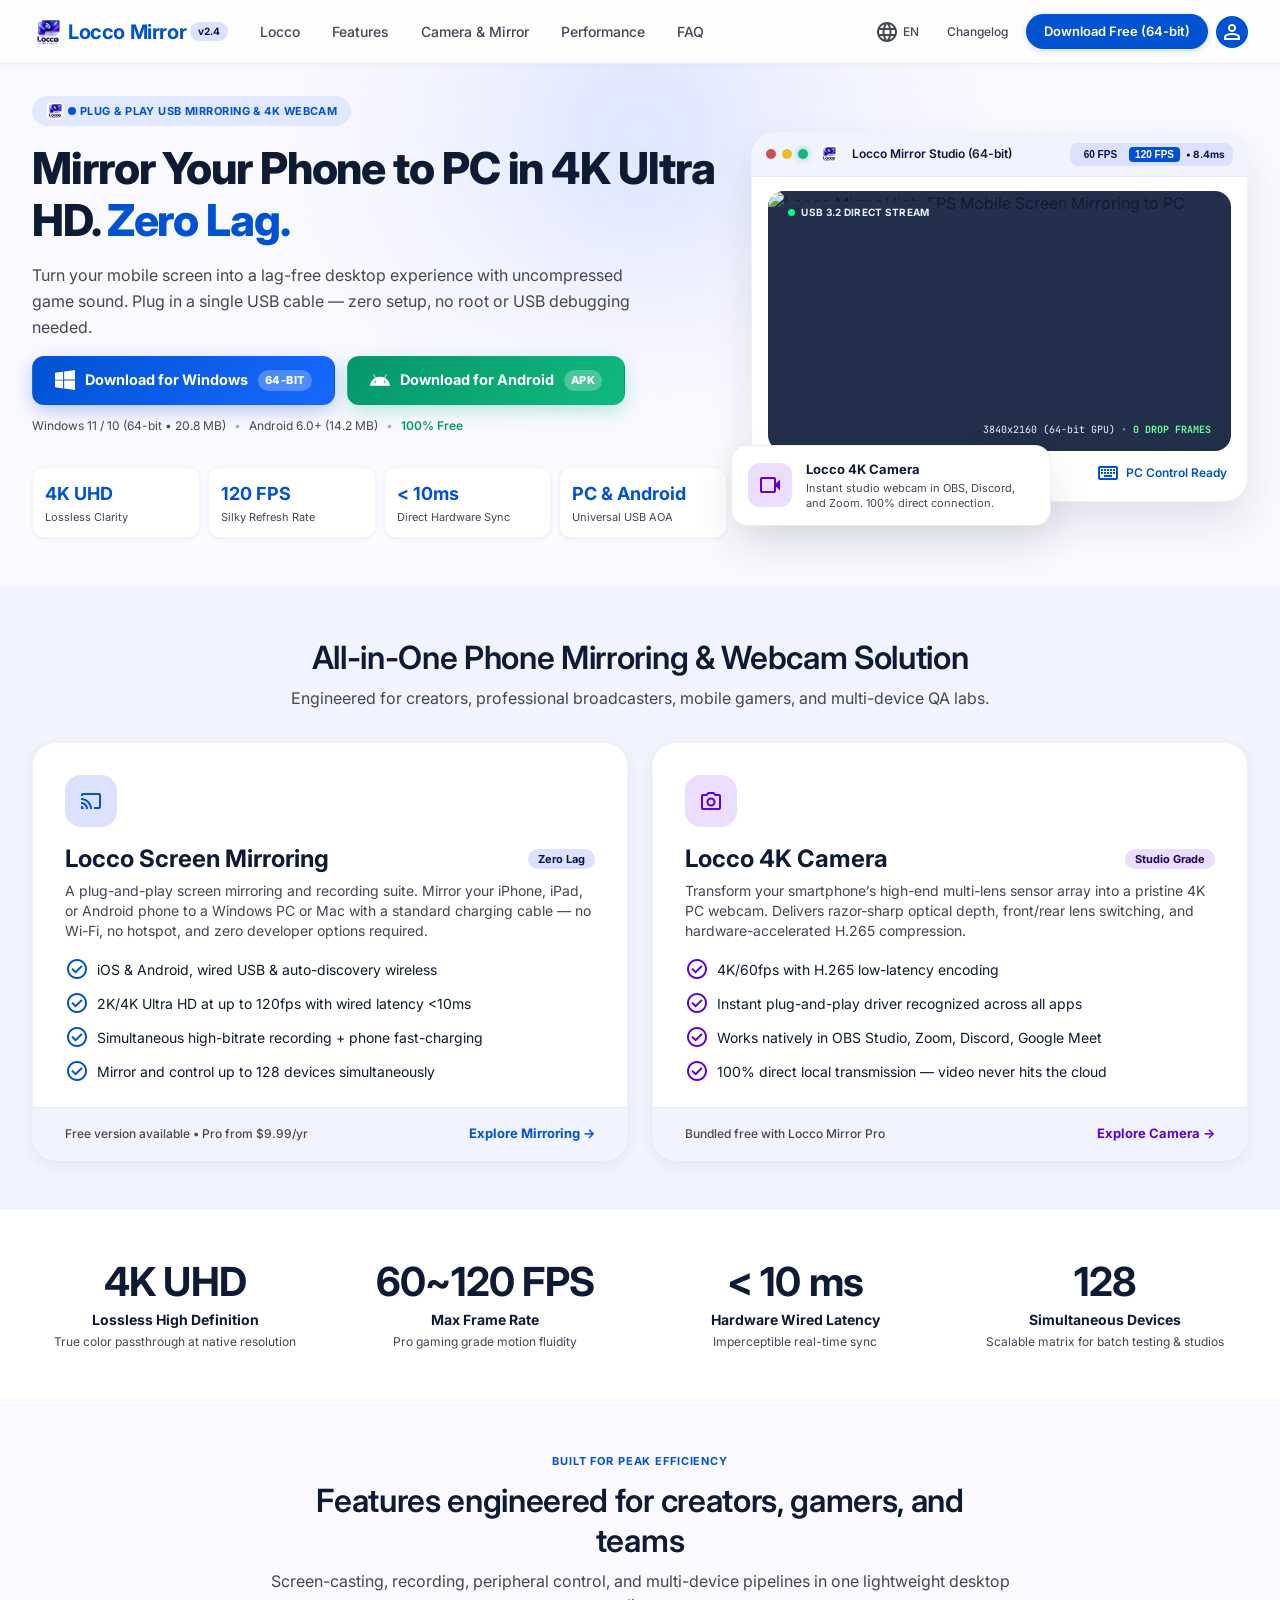
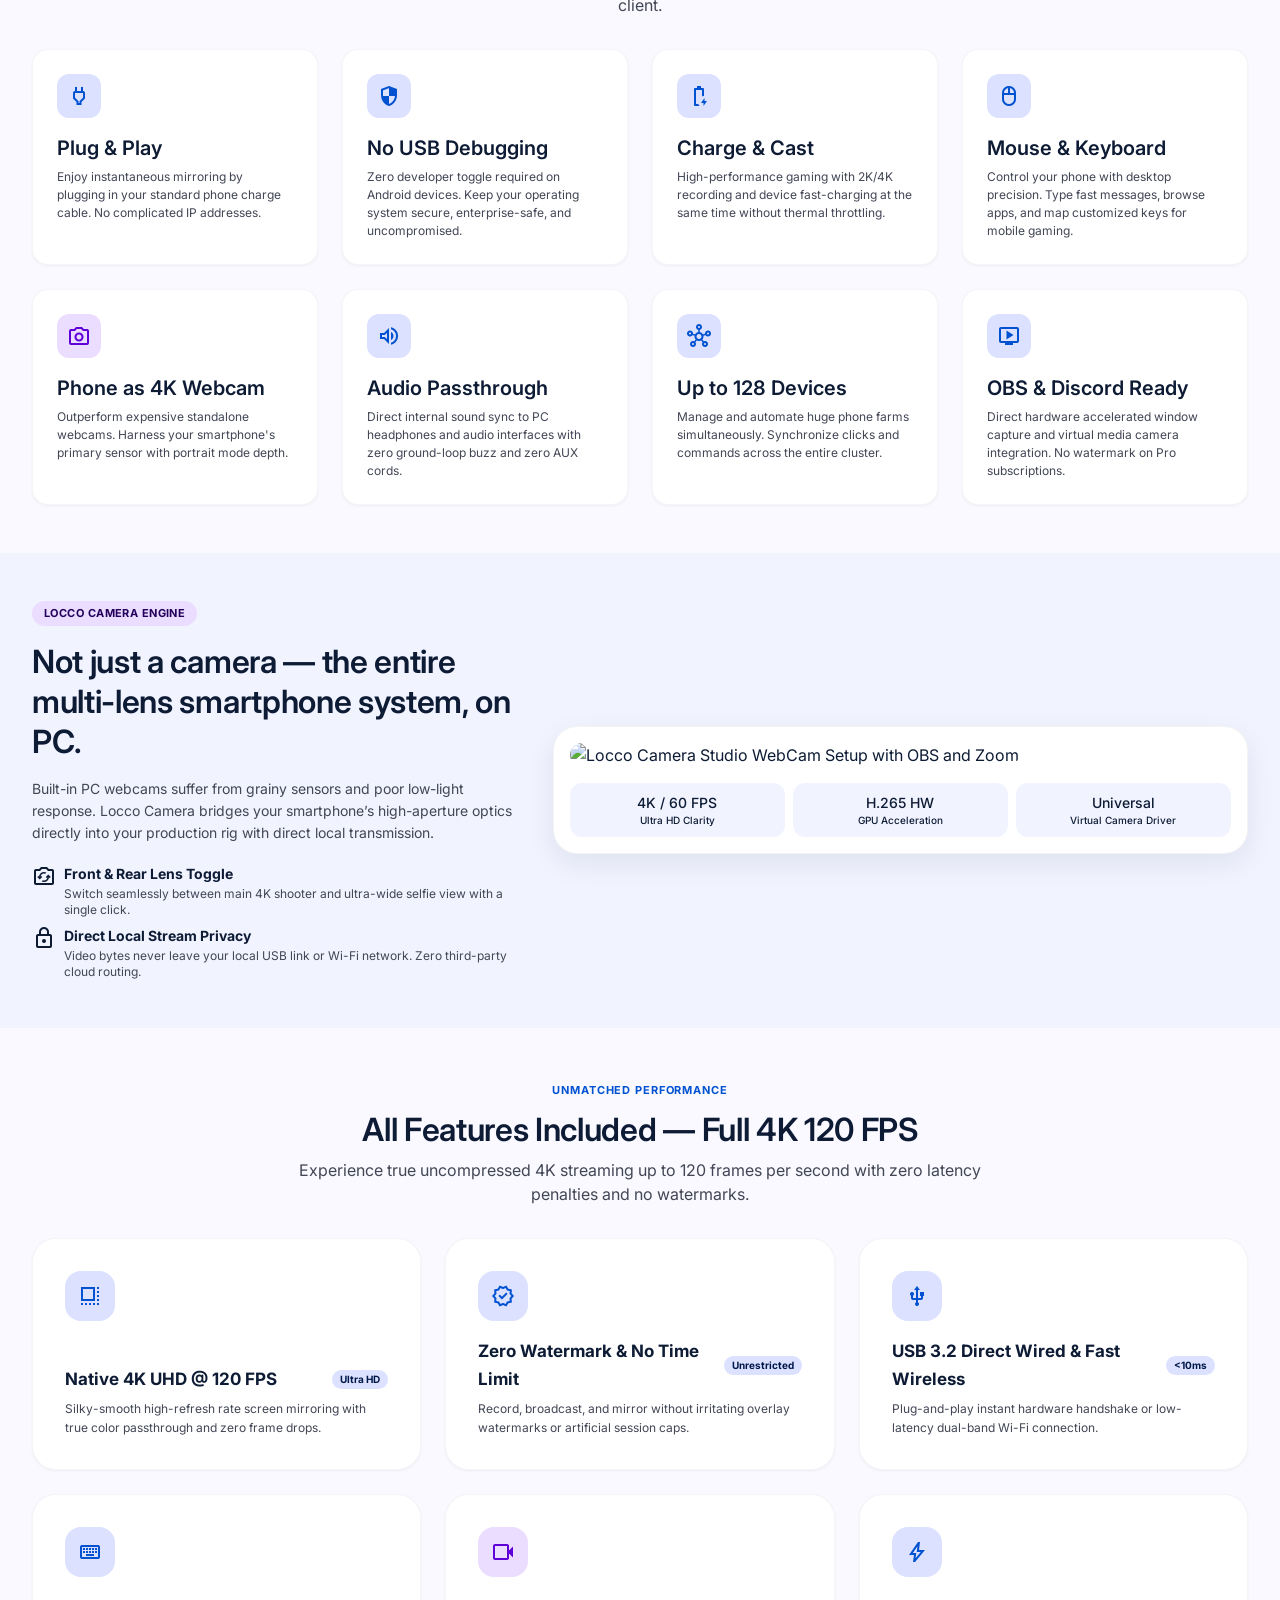
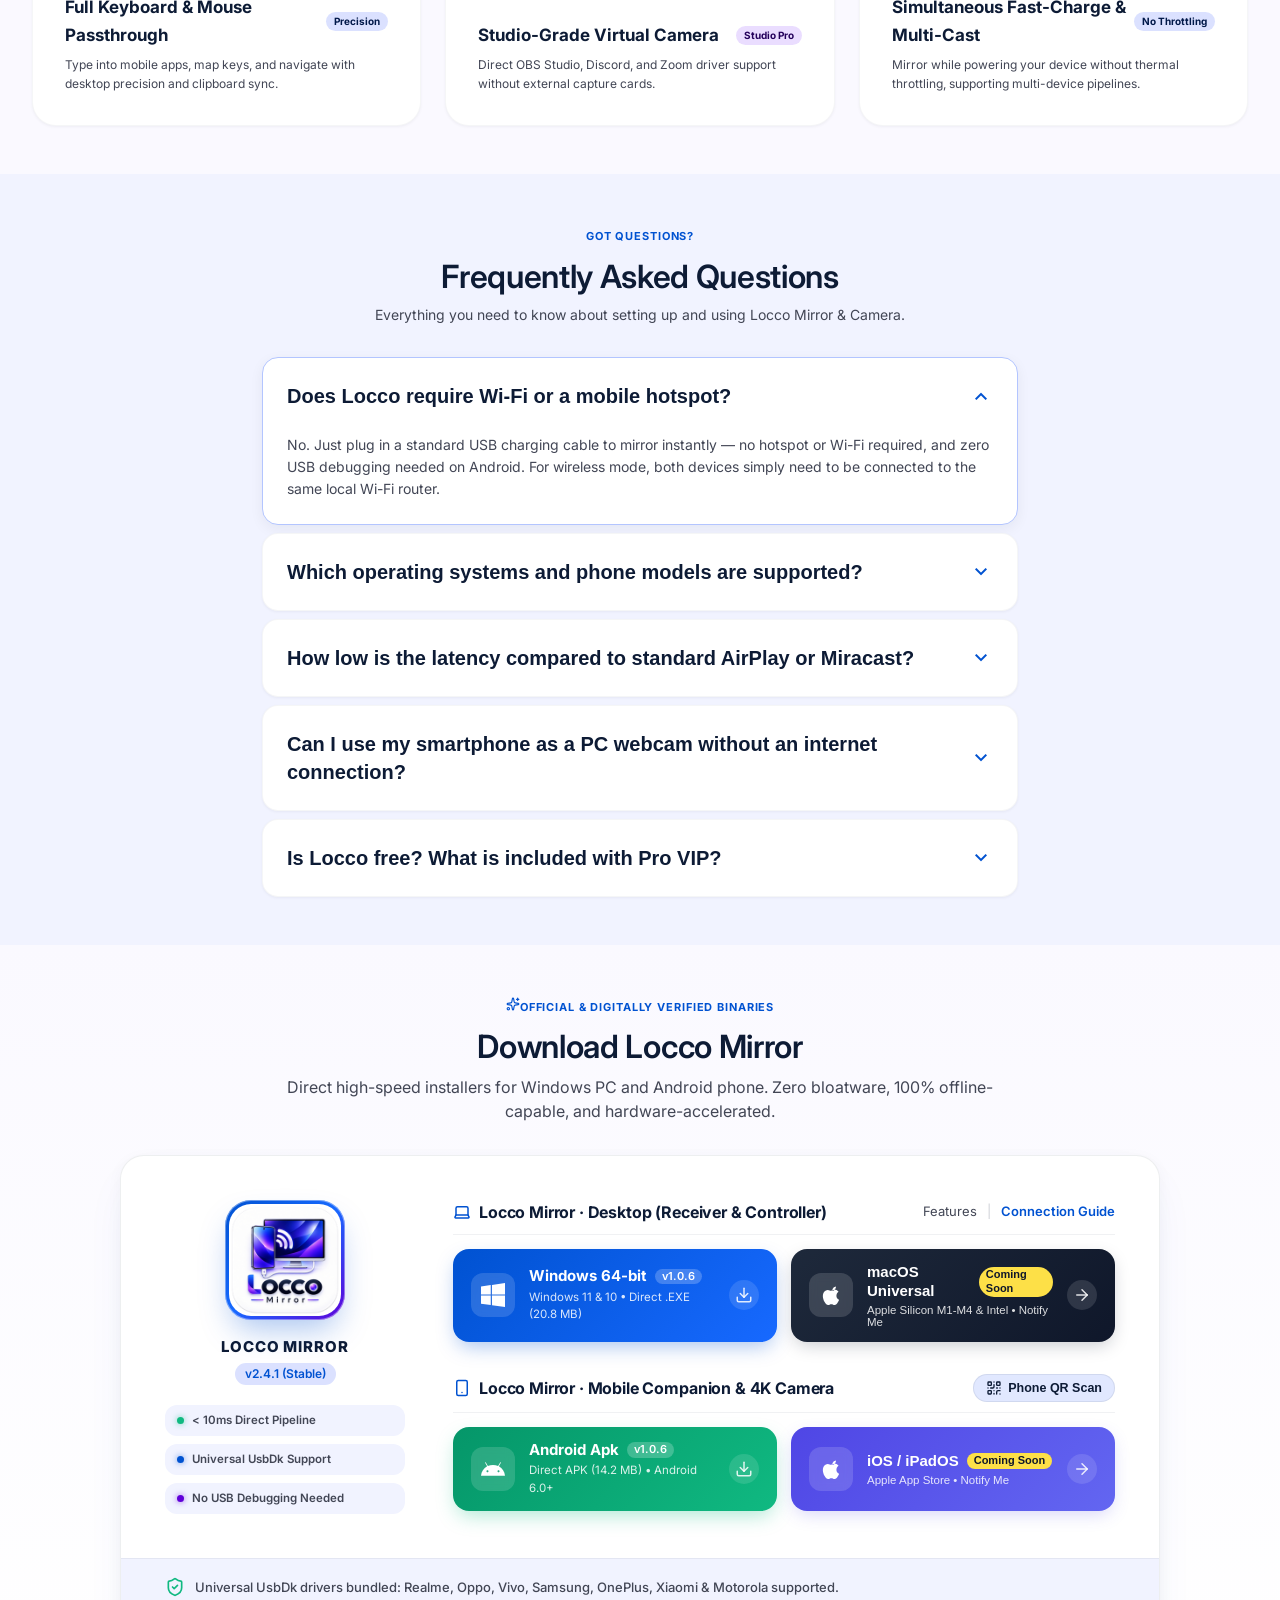
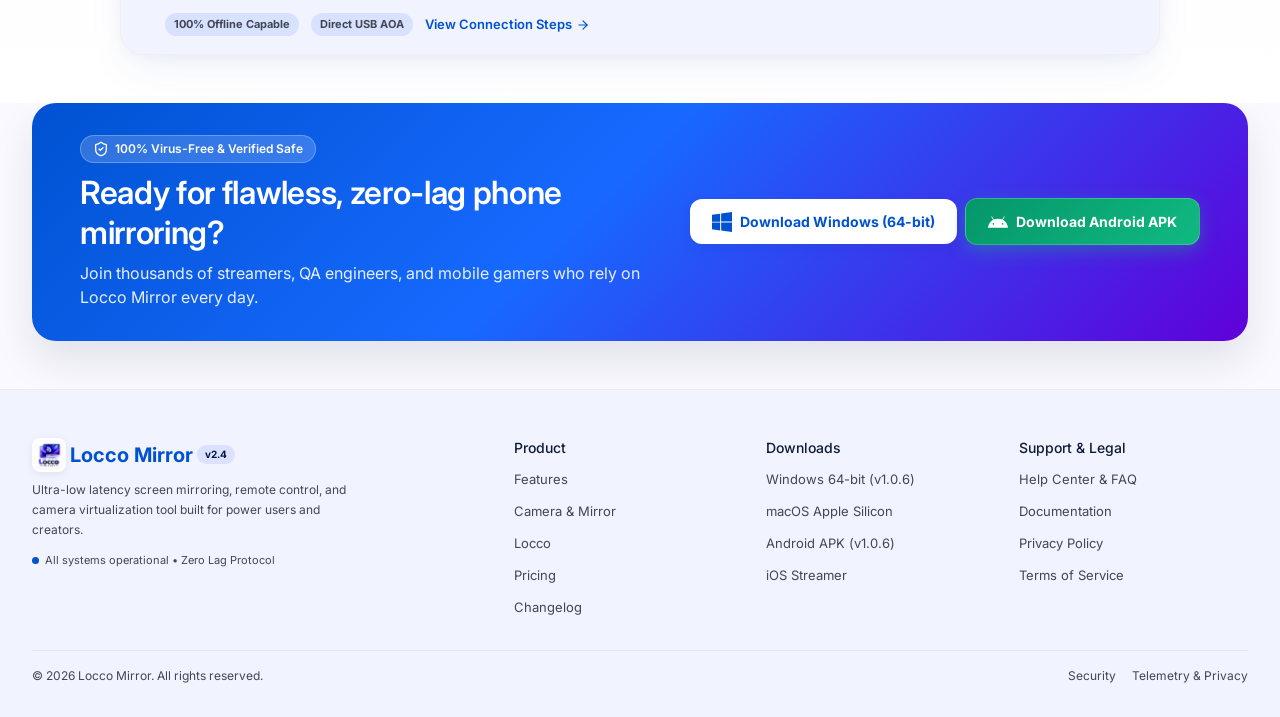
==== commit 9417d184: "feat: deploy latest website with signed installer and latest APK" ====
--- a/index.html
+++ b/index.html
@@ -71,7 +71,15 @@
     <meta name="twitter:url" content="https://www.loccomirror.in/" />
     <meta name="twitter:title" content="Locco Mirror — Ultra-Low Latency USB Screen &amp; Audio Mirroring" />
     <meta name="twitter:description" content="Zero-delay screen mirroring and uncompressed digital audio streaming from Android to Windows with Direct3D 11 GPU acceleration." />
-    <meta name="twitter:image" content="https://www.loccomirror.in/logo.png" />
+    <meta name="twitter:image" content="https://www.loccomirror.in/logo.png" /><!-- Google tag (gtag.js) -->
+<script async src="https://www.googletagmanager.com/gtag/js?id=G-3Y6ZCT8295"></script>
+<script>
+  window.dataLayer = window.dataLayer || [];
+  function gtag(){dataLayer.push(arguments);}
+  gtag('js', new Date());
+
+  gtag('config', 'G-3Y6ZCT8295');
+</script>
     
     <!-- Performance Preconnections -->
     <link rel="preconnect" href="https://fonts.googleapis.com">
@@ -293,8 +301,8 @@
       ]
     }
     </script>
-    <script type="module" crossorigin src="/assets/index-CUpY1KCe.js"></script>
-    <link rel="stylesheet" crossorigin href="/assets/index-D-ZSliev.css">
+    <script type="module" crossorigin src="/assets/index-Cdfe8Myu.js"></script>
+    <link rel="stylesheet" crossorigin href="/assets/index-CREz3vwR.css">
   </head>
   <body class="bg-[#f8fafc] text-[#0f172a] antialiased selection:bg-[#0078d4] selection:text-[#ffffff]">
     <!-- Search Engine Crawler Fallback & Deep Semantic Indexing -->
--- a/assets/index-CREz3vwR.css
+++ b/assets/index-CREz3vwR.css
@@ -0,0 +1 @@
+:root{--primary:#0052d1;--primary-hover:#1769ff;--primary-container:#1769ff;--on-primary:#fff;--on-primary-container:#fefbff;--primary-fixed:#dbe1ff;--primary-fixed-dim:#b3c5ff;--on-primary-fixed:#001849;--on-primary-fixed-variant:#003fa5;--secondary:#6000d9;--secondary-container:#7b2cff;--on-secondary:#fff;--on-secondary-container:#ebdfff;--secondary-fixed:#eaddff;--secondary-fixed-dim:#d1bcff;--on-secondary-fixed:#24005b;--on-secondary-fixed-variant:#5800c8;--tertiary:#006095;--tertiary-container:#007abb;--on-tertiary:#fff;--on-tertiary-container:#fcfcff;--tertiary-fixed:#cde5ff;--tertiary-fixed-dim:#95ccff;--on-tertiary-fixed:#001d32;--surface:#faf9ff;--surface-bright:#faf9ff;--surface-dim:#cddafd;--surface-container-lowest:#fff;--surface-container-low:#f1f3ff;--surface-container:#e9edff;--surface-container-high:#e1e8ff;--surface-container-highest:#d8e2ff;--on-surface:#0d1b35;--on-surface-variant:#424655;--inverse-surface:#23304b;--inverse-on-surface:#edf0ff;--outline:#737687;--outline-variant:#c2c6d8;--error:#ba1a1a;--error-container:#ffdad6;--glow-primary:#1769ff38;--glow-secondary:#7b2cff38;--shadow-sm:0 1px 3px #0d1b350d;--shadow-md:0 4px 14px #0d1b350f;--shadow-lg:0 10px 28px #0d1b3514;--shadow-xl:0 20px 40px #0d1b351a;--space-xs:4px;--space-sm:8px;--space-md:16px;--space-lg:24px;--space-xl:32px;--space-2xl:48px;--margin:32px;--gutter:24px;--font-family:"Inter", -apple-system, BlinkMacSystemFont, "Segoe UI", Roboto, sans-serif;--font-mono:"JetBrains Mono", monospace;--radius-sm:8px;--radius-md:12px;--radius-lg:16px;--radius-xl:24px;--radius-full:9999px}*,:before,:after{box-sizing:border-box;margin:0;padding:0}html{scroll-behavior:smooth;--lightningcss-light:initial;--lightningcss-dark: ;color-scheme:light;font-size:16px}body{background-color:var(--surface);color:var(--on-surface);font-family:var(--font-family);-webkit-font-smoothing:antialiased;-moz-osx-font-smoothing:grayscale;line-height:1.5;overflow-x:hidden}.material-symbols-outlined{letter-spacing:normal;text-transform:none;white-space:nowrap;word-wrap:normal;font-feature-settings:"liga";-webkit-font-smoothing:antialiased;-webkit-user-select:none;user-select:none;vertical-align:middle;direction:ltr;font-family:Material Symbols Outlined;font-size:24px;font-style:normal;font-weight:400;line-height:1;display:inline-block}.container-max{width:100%;max-width:1280px;padding-left:var(--margin);padding-right:var(--margin);margin-left:auto;margin-right:auto}@media (width<=768px){.container-max{padding-left:16px;padding-right:16px}}.font-headline-xl{letter-spacing:-.02em;font-size:40px;font-weight:700;line-height:48px}.font-headline-lg{letter-spacing:-.01em;font-size:32px;font-weight:600;line-height:40px}.font-headline-md{font-size:24px;font-weight:600;line-height:32px}.font-headline-sm{font-size:20px;font-weight:600;line-height:28px}.font-body-lg{font-size:16px;font-weight:400;line-height:24px}.font-body-md{font-size:14px;font-weight:400;line-height:20px}.font-body-sm{font-size:12px;font-weight:400;line-height:16px}.font-label-lg{font-size:14px;font-weight:500;line-height:20px}.font-label-md{font-size:12px;font-weight:500;line-height:16px}.font-label-sm{font-size:10px;font-weight:500;line-height:14px}@media (width<=768px){.font-headline-xl{font-size:30px;line-height:38px}.font-headline-lg{font-size:24px;line-height:32px}}::-webkit-scrollbar{width:8px;height:8px}::-webkit-scrollbar-track{background:var(--surface-container-low)}::-webkit-scrollbar-thumb{background:var(--outline-variant);border-radius:var(--radius-full)}::-webkit-scrollbar-thumb:hover{background:var(--outline)}@keyframes pulseGlow{0%,to{opacity:.5;transform:scale(1)}50%{opacity:.85;transform:scale(1.05)}}@keyframes pingDot{0%{opacity:1;transform:scale(1)}75%,to{opacity:0;transform:scale(2.2)}}@keyframes floatCard{0%,to{transform:translateY(0)}50%{transform:translateY(-8px)}}.animate-pulse-glow{animation:4s ease-in-out infinite pulseGlow}.animate-ping-dot{animation:1.5s cubic-bezier(0,0,.2,1) infinite pingDot}.animate-float{animation:5s ease-in-out infinite floatCard}.app-root{background-color:var(--surface);min-height:100vh;color:var(--on-surface);flex-direction:column;display:flex}.app-main{flex:1;padding-top:64px}.navbar-root{-webkit-backdrop-filter:blur(16px);z-index:100;background:#ffffffd9;border-bottom:1px solid #0d1b350f;height:64px;position:fixed;top:0;left:0;right:0;box-shadow:0 1px 8px #0d1b3508}.navbar-container{justify-content:space-between;align-items:center;height:100%;display:flex}.navbar-left{align-items:center;gap:var(--space-lg);display:flex}.navbar-brand{align-items:center;gap:var(--space-xs);text-decoration:none;display:flex}.navbar-logo-img{object-fit:contain;border-radius:8px;width:32px;height:32px;display:block}.hero-pill-logo{object-fit:contain;border-radius:4px;width:18px;height:18px;display:inline-block}.studio-window-logo{object-fit:contain;border-radius:4px;width:18px;height:18px;margin-left:6px;display:inline-block}.footer-logo-img{object-fit:contain;background:#fff;border-radius:8px;width:34px;height:34px;padding:2px;display:inline-block;box-shadow:0 2px 8px #00000014}.navbar-logo-text{color:var(--primary);letter-spacing:-.02em;font-size:20px;font-weight:700}.navbar-badge{background-color:var(--primary-fixed);color:var(--on-primary-fixed);border-radius:var(--radius-full);padding:2px 8px;font-size:10px;font-weight:700}.navbar-desktop-nav{align-items:center;gap:var(--space-md);display:flex}.navbar-link{color:var(--on-surface-variant);border-radius:var(--radius-sm);padding:6px 8px;font-size:14px;font-weight:500;text-decoration:none;transition:color .15s,background-color .15s}.navbar-link:hover{color:var(--on-surface);background-color:var(--surface-container-low)}.navbar-right{align-items:center;gap:var(--space-sm);display:flex}.navbar-lang-pill{color:var(--on-surface-variant);border-radius:var(--radius-sm);cursor:pointer;align-items:center;gap:4px;padding:6px 10px;font-size:12px;font-weight:500;transition:background-color .15s;display:flex}.navbar-lang-pill:hover{background-color:var(--surface-container-low);color:var(--on-surface)}.navbar-changelog-link{color:var(--on-surface-variant);padding:6px 10px;font-size:12px;font-weight:500;text-decoration:none;transition:color .15s}.navbar-changelog-link:hover{color:var(--on-surface)}.navbar-cta-btn{background-color:var(--primary);color:var(--on-primary);border-radius:var(--radius-full);justify-content:center;align-items:center;padding:8px 18px;font-size:13px;font-weight:600;text-decoration:none;transition:background-color .15s,transform .15s,box-shadow .15s;display:inline-flex;box-shadow:0 2px 6px #0052d133}.navbar-cta-btn:hover{background-color:var(--primary-container);transform:translateY(-1px);box-shadow:0 4px 12px #0052d14d}.navbar-avatar{border-radius:var(--radius-full);background-color:var(--primary);width:32px;height:32px;color:var(--on-primary);cursor:pointer;justify-content:center;align-items:center;display:flex}.navbar-mobile-toggle{color:var(--on-surface);cursor:pointer;border-radius:var(--radius-sm);background:0 0;border:none;padding:6px;display:none}.navbar-mobile-drawer{-webkit-backdrop-filter:blur(20px);backdrop-filter:blur(20px);border-bottom:1px solid var(--outline-variant);background:#fffffffa;padding:16px 20px;position:absolute;top:64px;left:0;right:0;box-shadow:0 10px 25px #0d1b3514}.navbar-mobile-links{flex-direction:column;gap:12px;display:flex}.navbar-mobile-link{color:var(--on-surface);padding:8px 0;font-size:15px;font-weight:600;text-decoration:none}.navbar-mobile-divider{background-color:var(--surface-container-high);height:1px;margin:6px 0}.navbar-mobile-cta{background-color:var(--primary);color:var(--on-primary);border-radius:var(--radius-lg);justify-content:center;align-items:center;gap:8px;padding:12px 20px;font-size:14px;font-weight:600;text-decoration:none;display:flex}@media (width<=992px){.navbar-desktop-nav,.navbar-lang-pill,.navbar-changelog-link{display:none}.navbar-mobile-toggle{justify-content:center;align-items:center;display:flex}}.hero-section{padding-top:var(--space-xl);padding-bottom:var(--space-2xl);position:relative;overflow:hidden}.hero-ambient-glow{filter:blur(60px);pointer-events:none;z-index:0;background:radial-gradient(circle,#1769ff29 0%,#dbe1ff3d 40%,#0000 70%);width:900px;height:380px;position:absolute;top:-120px;left:50%;transform:translate(-50%)}.hero-container{z-index:1;position:relative}.hero-grid{gap:var(--gutter);grid-template-columns:7fr 5fr;align-items:center;display:grid}.hero-content{align-items:flex-start;gap:var(--space-md);flex-direction:column;display:flex}.hero-pill{align-items:center;gap:var(--space-xs);border-radius:var(--radius-full);background-color:var(--surface-container-high);color:var(--on-surface);padding:6px 14px;display:inline-flex}.hero-pill-dot{background-color:var(--primary);border-radius:50%;width:8px;height:8px;animation:2s infinite pingDot}.hero-pill-text{text-transform:uppercase;letter-spacing:.04em;color:var(--primary);font-size:11px;font-weight:700}.hero-headline{letter-spacing:-.025em;color:var(--on-surface);font-size:44px;font-weight:800;line-height:52px}.hero-headline-accent{color:var(--primary)}.hero-subtitle{color:var(--on-surface-variant);max-width:600px;font-size:16px;line-height:26px}.hero-actions{align-items:center;gap:var(--space-sm);padding-top:var(--space-xs);flex-wrap:wrap;width:100%;display:flex}.btn-primary{justify-content:center;align-items:center;gap:var(--space-xs);border-radius:var(--radius-md);background-color:var(--primary);color:var(--on-primary);cursor:pointer;border:none;padding:12px 24px;font-size:14px;font-weight:600;text-decoration:none;transition:all .2s;display:inline-flex;box-shadow:0 4px 14px #0052d140}.btn-primary:hover{background-color:var(--primary-container);transform:translateY(-2px);box-shadow:0 6px 20px #0052d159}.btn-secondary{justify-content:center;align-items:center;gap:var(--space-xs);border-radius:var(--radius-md);background-color:var(--surface-container-lowest);color:var(--on-surface);border:1px solid var(--outline-variant);cursor:pointer;box-shadow:var(--shadow-sm);padding:12px 24px;font-size:14px;font-weight:600;text-decoration:none;transition:all .2s;display:inline-flex}.btn-secondary:hover{background-color:var(--surface-container-low);border-color:var(--primary-fixed-dim)}.hero-learn-more{color:var(--on-surface-variant);padding:12px 16px;font-size:14px;font-weight:600;text-decoration:none;transition:color .15s}.hero-learn-more:hover{color:var(--primary)}.hero-simple-actions{flex-wrap:wrap;align-items:center;gap:12px;width:100%;display:flex}.hero-simple-btn{border-radius:var(--radius-md);cursor:pointer;border:1px solid #0000;justify-content:center;align-items:center;gap:10px;padding:13px 22px;font-size:14.5px;font-weight:700;text-decoration:none;transition:all .2s cubic-bezier(.16,1,.3,1);display:inline-flex;box-shadow:0 4px 14px #00000014}.hero-simple-btn:hover{transform:translateY(-2px)}.btn-win-simple{color:#fff;background:linear-gradient(135deg,#0052d1 0%,#1769ff 100%);box-shadow:0 6px 20px -2px #0052d159}.btn-win-simple:hover{box-shadow:0 10px 26px -2px #0052d173}.btn-apk-simple{color:#fff;background:linear-gradient(135deg,#059669 0%,#10b981 100%);box-shadow:0 6px 20px -2px #10b98159}.btn-apk-simple:hover{box-shadow:0 10px 26px -2px #10b98173}.btn-main-txt{line-height:1}.btn-arch-tag{color:#fff;border-radius:var(--radius-full);letter-spacing:.04em;text-transform:uppercase;background:#ffffff40;padding:2px 7px;font-size:11px;font-weight:800}.btn-arch-tag.apk-tag{background:#ffffff40}.hero-file-meta{color:var(--on-surface-variant);flex-wrap:wrap;align-items:center;gap:8px;margin-top:-4px;font-size:12px;display:flex}.meta-sep{opacity:.4}.meta-free{color:#059669;font-weight:600}.hero-simple-trust{border-radius:var(--radius-md);background:#fff;border:1px solid #0052d11f;flex-wrap:wrap;align-items:center;gap:16px;width:100%;padding:10px 14px;display:flex;box-shadow:0 2px 8px #0d1b3508}.trust-item{color:var(--on-surface);align-items:center;gap:6px;font-size:12.5px;display:inline-flex}.trust-stars-mini{align-items:center;display:inline-flex}.text-emerald{color:#059669}.text-blue{color:#0052d1}@media (width<=600px){.hero-simple-actions{flex-direction:column}.hero-simple-btn{width:100%}.hero-simple-trust{flex-direction:column;align-items:flex-start;gap:8px}}.hero-specs-grid{gap:var(--space-sm);width:100%;padding-top:var(--space-md);grid-template-columns:repeat(4,1fr);display:grid}.spec-card{background-color:var(--surface-container-lowest);border-radius:var(--radius-md);box-shadow:var(--shadow-sm);border:1px solid #0d1b350a;padding:12px}.spec-value{color:var(--primary);font-size:18px;font-weight:700}.spec-label{color:var(--on-surface-variant);margin-top:2px;font-size:11px}.hero-visual{position:relative}.studio-window-card{background-color:var(--surface-container-lowest);border-radius:var(--radius-xl);padding:var(--space-md);box-shadow:var(--shadow-xl);border:1px solid #0d1b350f;position:relative;overflow:hidden}.studio-window-header{background-color:var(--surface-container-low);border-bottom:1px solid #0d1b350a;justify-content:space-between;align-items:center;margin:-16px -16px 14px;padding:10px 14px;display:flex}.studio-window-controls{align-items:center;gap:6px;display:flex}.window-dot{border-radius:50%;width:10px;height:10px}.dot-red{background-color:#ba1a1abf}.dot-yellow{background-color:#eab308d9}.dot-green{background-color:#10b981d9}.studio-window-title{color:var(--on-surface);margin-left:8px;font-size:12px;font-weight:600}.studio-window-badge{background-color:var(--primary-fixed);color:var(--on-primary-fixed);border-radius:var(--radius-sm);align-items:center;gap:6px;padding:4px 8px;font-size:11px;font-weight:700;display:flex}.fps-toggle-btn{cursor:pointer;color:var(--on-primary-fixed);background:0 0;border:none;border-radius:4px;padding:2px 6px;font-size:10px;font-weight:700;transition:background-color .15s}.fps-toggle-btn.active{background-color:var(--primary);color:var(--on-primary)}.latency-stat{color:var(--on-primary-fixed);font-size:10px}.studio-viewport{aspect-ratio:16/9;border-radius:var(--radius-lg);background-color:var(--inverse-surface);position:relative;overflow:hidden}.studio-preview-image{object-fit:cover;width:100%;height:100%}.studio-live-overlay{-webkit-backdrop-filter:blur(8px);backdrop-filter:blur(8px);border-radius:var(--radius-full);color:var(--inverse-on-surface);box-shadow:var(--shadow-sm);background:#23304be0;align-items:center;gap:6px;padding:4px 10px;display:flex;position:absolute;top:10px;left:10px}.live-ping-dot{background-color:#0f8;border-radius:50%;width:7px;height:7px;animation:1.5s infinite pingDot}.live-tag-text{letter-spacing:.03em;font-size:10px;font-weight:700}.studio-telemetry-badge{-webkit-backdrop-filter:blur(8px);backdrop-filter:blur(8px);border-radius:var(--radius-sm);color:var(--inverse-on-surface);font-size:10px;font-family:var(--font-mono);box-shadow:var(--shadow-md);background:#23304be6;align-items:center;gap:6px;padding:4px 10px;display:flex;position:absolute;bottom:10px;right:10px}.telemetry-separator{opacity:.5}.telemetry-success{color:#60ff99;font-weight:700}.studio-bottom-bar{color:var(--on-surface-variant);justify-content:space-between;align-items:center;margin-top:10px;padding:0 4px;font-size:12px;display:flex}.studio-bottom-left,.studio-bottom-right{align-items:center;gap:6px;display:flex}.studio-bottom-right{color:var(--primary);font-weight:600}.camera-floating-card{background-color:var(--surface-container-lowest);border-radius:var(--radius-lg);box-shadow:var(--shadow-xl);z-index:2;border:1px solid #0d1b3514;align-items:center;gap:14px;max-width:320px;padding:14px 16px;animation:5s ease-in-out infinite floatCard;display:flex;position:absolute;bottom:-24px;left:-20px}.camera-card-icon{border-radius:var(--radius-md);background-color:var(--secondary-fixed);width:44px;height:44px;color:var(--secondary);flex-shrink:0;justify-content:center;align-items:center;display:flex}.camera-card-title{color:var(--on-surface);font-size:13px;font-weight:700}.camera-card-desc{color:var(--on-surface-variant);margin-top:2px;font-size:11px;line-height:15px}@media (width<=1024px){.hero-grid{grid-template-columns:1fr}.camera-floating-card{display:none}}@media (width<=640px){.hero-headline{font-size:32px;line-height:40px}.hero-specs-grid{grid-template-columns:repeat(2,1fr)}}.dual-product-section{background-color:var(--surface-container-low);padding-top:var(--space-2xl);padding-bottom:var(--space-2xl)}.section-header-center{text-align:center;max-width:740px;margin:0 auto var(--space-xl) auto}.section-pill-tag{text-transform:uppercase;letter-spacing:.08em;color:var(--primary);margin-bottom:8px;font-size:11px;font-weight:700;display:inline-block}.section-title{color:var(--on-surface);margin-top:4px}.section-subtitle{color:var(--on-surface-variant);margin-top:8px}.dual-product-grid{gap:var(--gutter);grid-template-columns:repeat(2,1fr);display:grid}.product-card{background-color:var(--surface-container-lowest);border-radius:var(--radius-xl);padding:var(--space-xl);box-shadow:var(--shadow-md);border:1px solid #0d1b350d;flex-direction:column;justify-content:space-between;transition:transform .2s,box-shadow .2s;display:flex}.product-card:hover{box-shadow:var(--shadow-lg);transform:translateY(-3px)}.product-card-body{flex-direction:column;display:flex}.product-icon-wrap{border-radius:var(--radius-lg);width:52px;height:52px;margin-bottom:var(--space-md);justify-content:center;align-items:center;display:flex}.icon-primary{background-color:var(--primary-fixed);color:var(--primary)}.icon-secondary{background-color:var(--secondary-fixed);color:var(--secondary)}.product-card-header{justify-content:space-between;align-items:center;margin-bottom:6px;display:flex}.product-title{color:var(--on-surface);font-weight:700}.product-pill{border-radius:var(--radius-full);padding:2px 10px;font-size:11px;font-weight:700}.pill-primary{background-color:var(--primary-fixed);color:var(--on-primary-fixed)}.pill-secondary{background-color:var(--secondary-fixed);color:var(--on-secondary-fixed)}.product-desc{color:var(--on-surface-variant);margin-bottom:var(--space-md)}.product-checklist{margin-bottom:var(--space-lg);flex-direction:column;gap:10px;list-style:none;display:flex}.product-checklist li{color:var(--on-surface);align-items:center;gap:8px;font-size:14px;display:flex}.check-primary{color:var(--primary)}.check-secondary{color:var(--secondary)}.product-card-footer{padding-top:var(--space-md);margin:0 calc(-1 * var(--space-xl)) calc(-1 * var(--space-xl)) calc(-1 * var(--space-xl));padding:var(--space-md) var(--space-xl);background-color:var(--surface-container-low);border-bottom-left-radius:var(--radius-xl);border-bottom-right-radius:var(--radius-xl);border-top:1px solid #0d1b350a;justify-content:space-between;align-items:center;display:flex}.product-footer-note{color:var(--on-surface-variant);font-size:12px;font-weight:500}.product-footer-link{font-size:13px;font-weight:700;text-decoration:none;transition:opacity .15s}.link-primary{color:var(--primary)}.link-secondary{color:var(--secondary)}.product-footer-link:hover{opacity:.8}@media (width<=860px){.dual-product-grid{grid-template-columns:1fr}}.stat-bar-section{background-color:var(--surface-container-lowest);padding:var(--space-xl) 0;box-shadow:var(--shadow-sm);border-top:1px solid #0d1b350a;border-bottom:1px solid #0d1b350a}.stat-bar-grid{gap:var(--gutter);text-align:center;grid-template-columns:repeat(4,1fr);display:grid}.stat-item{padding:var(--space-md)}.stat-metric{margin-bottom:4px}.stat-title{color:var(--on-surface);font-weight:700}.stat-desc{color:var(--on-surface-variant);margin-top:4px}@media (width<=900px){.stat-bar-grid{grid-template-columns:repeat(2,1fr)}}@media (width<=500px){.stat-bar-grid{grid-template-columns:1fr}}.core-features-section{padding-top:var(--space-2xl);padding-bottom:var(--space-2xl);background-color:var(--surface)}.features-grid{gap:var(--gutter);grid-template-columns:repeat(4,1fr);display:grid}.feature-card{background-color:var(--surface-container-lowest);padding:var(--space-lg);border-radius:var(--radius-lg);box-shadow:var(--shadow-sm);border:1px solid #0d1b350a;transition:transform .2s,box-shadow .2s}.feature-card:hover{box-shadow:var(--shadow-md);transform:translateY(-3px)}.feature-icon-box{border-radius:var(--radius-md);width:44px;height:44px;margin-bottom:var(--space-md);justify-content:center;align-items:center;display:flex}.box-primary{background-color:var(--primary-fixed);color:var(--primary)}.box-secondary{background-color:var(--secondary-fixed);color:var(--secondary)}.box-neutral{background-color:var(--surface-container-high);color:var(--on-surface)}.feature-card-title{color:var(--on-surface);margin-bottom:6px;font-weight:600}.feature-card-desc{color:var(--on-surface-variant);line-height:18px}@media (width<=1024px){.features-grid{grid-template-columns:repeat(2,1fr)}}@media (width<=600px){.features-grid{grid-template-columns:1fr}}.camera-callout-section{background-color:var(--surface-container-low);padding-top:var(--space-2xl);padding-bottom:var(--space-2xl)}.camera-callout-grid{gap:var(--gutter);grid-template-columns:5fr 7fr;align-items:center;display:grid}.camera-callout-text{gap:var(--space-md);flex-direction:column;display:flex}.camera-callout-badge{border-radius:var(--radius-full);background-color:var(--secondary-fixed);color:var(--on-secondary-fixed);letter-spacing:.04em;width:fit-content;padding:4px 12px;font-size:11px;font-weight:700;display:inline-flex}.camera-callout-title{color:var(--on-surface)}.camera-callout-desc{color:var(--on-surface-variant);line-height:22px}.camera-callout-features{gap:var(--space-sm);flex-direction:column;margin-top:4px;display:flex}.camera-feature-item{align-items:flex-start;gap:var(--space-sm);display:flex}.feature-bold-title{color:var(--on-surface);font-weight:700;display:block}.feature-sub-desc{color:var(--on-surface-variant);margin-top:2px;display:block}.camera-preview-card{background-color:var(--surface-container-lowest);padding:var(--space-md);border-radius:var(--radius-xl);box-shadow:var(--shadow-lg);border:1px solid #0d1b350d}.camera-preview-img{aspect-ratio:16/9;object-fit:cover;border-radius:var(--radius-lg);width:100%}.camera-specs-trio{gap:var(--space-sm);margin-top:var(--space-md);text-align:center;grid-template-columns:repeat(3,1fr);display:grid}.spec-trio-box{background-color:var(--surface-container-low);border-radius:var(--radius-md);padding:10px}@media (width<=900px){.camera-callout-grid{grid-template-columns:1fr}}.performance-section{padding-top:var(--space-2xl);padding-bottom:var(--space-2xl);background-color:var(--surface)}.performance-grid{gap:var(--gutter);grid-template-columns:repeat(3,1fr);display:grid}.performance-card{background-color:var(--surface-container-lowest);padding:var(--space-xl);border-radius:var(--radius-xl);box-shadow:var(--shadow-sm);border:1px solid #0d1b350a;flex-direction:column;justify-content:space-between;transition:transform .2s,box-shadow .2s;display:flex}.performance-card:hover{box-shadow:var(--shadow-md);transform:translateY(-3px)}.perf-icon-box{border-radius:var(--radius-lg);width:50px;height:50px;margin-bottom:var(--space-md);justify-content:center;align-items:center;display:flex}.perf-title-row{justify-content:space-between;align-items:center;gap:8px;margin-bottom:6px;display:flex}.perf-title{color:var(--on-surface);font-size:17px;font-weight:700}.perf-pill{border-radius:var(--radius-full);white-space:nowrap;padding:2px 8px;font-size:10px;font-weight:700}.perf-desc{color:var(--on-surface-variant);line-height:19px}@media (width<=1024px){.performance-grid{grid-template-columns:repeat(2,1fr)}}@media (width<=640px){.performance-grid{grid-template-columns:1fr}}.faq-section{padding-top:var(--space-2xl);padding-bottom:var(--space-2xl);background-color:var(--surface-container-low)}.faq-container{max-width:820px}.faq-accordion-list{gap:var(--space-sm);flex-direction:column;display:flex}.faq-card{background-color:var(--surface-container-lowest);border-radius:var(--radius-lg);box-shadow:var(--shadow-sm);border:1px solid #0d1b350a;transition:box-shadow .2s;overflow:hidden}.faq-card.active{box-shadow:var(--shadow-md);border-color:var(--primary-fixed-dim)}.faq-question-btn{width:100%;padding:var(--space-lg);text-align:left;cursor:pointer;background:0 0;border:none;justify-content:space-between;align-items:center;display:flex}.faq-question-text{color:var(--on-surface);font-weight:600}.faq-chevron{color:var(--primary);transition:transform .2s}.faq-chevron.rotate-180{transform:rotate(180deg)}.faq-answer-panel{padding:0 var(--space-lg) var(--space-lg) var(--space-lg);color:var(--on-surface-variant);line-height:22px}.download-center-section{padding-top:var(--space-2xl);padding-bottom:var(--space-2xl);background:linear-gradient(180deg, var(--surface) 0%, var(--surface-container-lowest) 100%);position:relative}.tag-sparkle-icon{color:var(--primary);flex-shrink:0}.download-toast-banner{color:#fff;border-radius:var(--radius-lg);z-index:9999;background:#0f172a;border:1px solid #ffffff1f;align-items:center;gap:12px;max-width:420px;padding:14px 18px;animation:.3s cubic-bezier(.16,1,.3,1) slideUpToast;display:flex;position:fixed;bottom:24px;right:24px;box-shadow:0 16px 36px #00000047}@keyframes slideUpToast{0%{opacity:0;transform:translateY(20px)}to{opacity:1;transform:translateY(0)}}.toast-icon-wrapper{flex-shrink:0;align-items:center;display:flex}.toast-content{flex:1}.toast-title{color:#fff;font-size:13.5px;font-weight:700}.toast-details{color:#94a3b8;word-break:break-all;margin-top:2px;font-size:12px}.toast-close-btn{color:#94a3b8;cursor:pointer;background:0 0;border:none;padding:0 4px;font-size:18px;line-height:1;transition:color .15s}.toast-close-btn:hover{color:#fff}.douwan-main-card{background-color:var(--surface-container-lowest);border-radius:var(--radius-xl);border:1px solid #0d1b3512;max-width:1040px;margin:0 auto;transition:box-shadow .3s;overflow:hidden;box-shadow:0 20px 48px -12px #0052d114,0 4px 16px #0d1b350a}.douwan-layout-grid{grid-template-columns:240px 1fr;gap:clamp(24px,4vw,48px);padding:clamp(24px,4vw,44px);display:grid}.douwan-brand-column{text-align:center;flex-direction:column;align-items:center;display:flex}.douwan-app-box{background:linear-gradient(135deg,#0052d1 0%,#1769ff 50%,#6000d9 100%);border-radius:26px;justify-content:center;align-items:center;width:120px;height:120px;margin-bottom:16px;padding:4px;transition:transform .25s,box-shadow .25s;display:flex;position:relative;overflow:hidden;box-shadow:0 16px 32px -8px #0052d159,inset 0 0 0 1px #fff6}.douwan-app-box:hover{transform:translateY(-2px)scale(1.02);box-shadow:0 20px 40px -6px #0052d173}.douwan-logo-image{object-fit:contain;background-color:#fff;border-radius:22px;width:100%;height:100%}.douwan-brand-name{letter-spacing:.06em;color:var(--on-surface);margin-bottom:4px;font-size:15px;font-weight:800}.douwan-brand-version{color:var(--primary);background-color:var(--primary-fixed);border-radius:var(--radius-full);margin-bottom:20px;padding:2px 10px;font-size:12px;font-weight:600;display:inline-block}.douwan-badge-list{flex-direction:column;gap:8px;width:100%;display:flex}.douwan-badge-item{color:var(--on-surface-variant);background-color:var(--surface-container-low);border-radius:var(--radius-md);text-align:left;align-items:center;gap:8px;padding:7px 12px;font-size:11.5px;font-weight:600;display:flex}.douwan-badge-dot{border-radius:50%;flex-shrink:0;width:7px;height:7px}.dot-green{background-color:#10b981;box-shadow:0 0 6px #10b98199}.dot-blue{background-color:var(--primary);box-shadow:0 0 6px #0052d199}.dot-purple{background-color:var(--secondary);box-shadow:0 0 6px #6000d999}.douwan-platforms-column{flex-direction:column;gap:32px;display:flex}.platform-category-block{flex-direction:column;gap:14px;display:flex}.platform-category-header{border-bottom:1px solid #0d1b350f;flex-wrap:wrap;justify-content:space-between;align-items:center;gap:8px;padding-bottom:10px;display:flex}.platform-category-title-group{align-items:center;gap:8px;display:flex}.category-title-icon{color:var(--primary)}.platform-category-title{color:var(--on-surface);letter-spacing:-.01em;font-size:16px;font-weight:700}.platform-category-links{align-items:center;gap:10px;font-size:13px;display:flex}.cat-link{color:var(--on-surface-variant);text-decoration:none;transition:color .15s}.cat-link:hover{color:var(--on-surface)}.cat-divider{color:#0d1b3533}.cat-link-accent{color:var(--primary);font-weight:600}.qr-toggle-btn{background:var(--surface-container-high);color:var(--on-surface);border-radius:var(--radius-full);cursor:pointer;border:1px solid #0d1b3514;align-items:center;gap:6px;padding:5px 12px;font-size:12.5px;font-weight:600;transition:all .15s;display:inline-flex}.qr-toggle-btn:hover,.qr-toggle-btn.active{background-color:var(--primary);color:#fff;border-color:var(--primary)}.platform-buttons-row{grid-template-columns:repeat(2,1fr);gap:14px;display:grid}.douwan-platform-btn{border-radius:var(--radius-lg);cursor:pointer;text-align:left;border:none;align-items:center;gap:14px;padding:14px 18px;text-decoration:none;transition:transform .18s,box-shadow .18s;display:flex;position:relative}.douwan-platform-btn:hover{transform:translateY(-2px)}.btn-windows{color:#fff;background:linear-gradient(135deg,#0052d1 0%,#1769ff 100%);box-shadow:0 8px 20px -4px #0052d159}.btn-windows:hover{box-shadow:0 12px 26px -2px #0052d173}.btn-macos{color:#fff;background:linear-gradient(135deg,#1e293b 0%,#0f172a 100%);box-shadow:0 6px 18px -4px #0f172a40}.btn-macos:hover{box-shadow:0 10px 22px -2px #0f172a59}.btn-android{color:#fff;background:linear-gradient(135deg,#059669 0%,#10b981 100%);box-shadow:0 8px 20px -4px #10b98159}.btn-android:hover{box-shadow:0 12px 26px -2px #10b98173}.btn-ios{color:#fff;background:linear-gradient(135deg,#4f46e5 0%,#6366f1 100%);box-shadow:0 6px 18px -4px #4f46e540}.btn-ios:hover{box-shadow:0 10px 22px -2px #4f46e559}.btn-icon-box{border-radius:var(--radius-md);-webkit-backdrop-filter:blur(4px);backdrop-filter:blur(4px);background:#ffffff26;flex-shrink:0;justify-content:center;align-items:center;width:44px;height:44px;display:flex}.btn-label-group{flex:1;min-width:0}.btn-main-label{color:#fff;align-items:center;gap:8px;font-size:15px;font-weight:700;line-height:1.25;display:flex}.btn-version-pill{border-radius:var(--radius-full);background:#ffffff38;padding:1px 7px;font-size:11px;font-weight:600}.soon-pill{color:#0f172a;background:#fde047;font-weight:700}.btn-sub-label{color:#ffffffd9;margin-top:3px;font-size:11.5px}.btn-download-action,.btn-arrow-action{color:#ffffffd9;background:#ffffff1f;border-radius:50%;flex-shrink:0;justify-content:center;align-items:center;padding:6px;display:flex}.douwan-qr-panel{background-color:var(--surface-container-low);border-radius:var(--radius-lg);border:1px solid #0d1b3514;align-items:center;gap:20px;padding:18px 22px;animation:.25s ease-out slideDownPanel;display:flex}@keyframes slideDownPanel{0%{opacity:0;transform:translateY(-8px)}to{opacity:1;transform:translateY(0)}}.qr-image-wrapper{border-radius:var(--radius-md);box-shadow:var(--shadow-sm);background:#fff;border:1px solid #0d1b3514;flex-shrink:0;justify-content:center;align-items:center;padding:8px;display:flex}.qr-image{border-radius:4px;display:block}.qr-info-content{flex:1}.qr-title-row{align-items:center;gap:10px;margin-bottom:4px;display:flex}.qr-heading{color:var(--on-surface);margin:0;font-size:14.5px;font-weight:700}.qr-badge{color:#059669;border-radius:var(--radius-full);background-color:#10b98126;padding:2px 8px;font-size:10.5px;font-weight:700}.qr-instructions{color:var(--on-surface-variant);margin:0 0 12px;font-size:12.5px;line-height:19px}.qr-actions{flex-wrap:wrap;align-items:center;gap:10px;display:flex}.qr-btn-action{background-color:var(--surface-container-highest);color:var(--on-surface);border-radius:var(--radius-md);cursor:pointer;border:1px solid #0d1b3514;align-items:center;gap:6px;padding:6px 14px;font-size:12px;font-weight:600;text-decoration:none;transition:all .15s;display:inline-flex}.qr-btn-action:hover{background-color:var(--surface-container-high);border-color:#0d1b3526}.qr-btn-action.link-only{color:var(--primary);background-color:#0000;border-color:#0000}.qr-btn-action.link-only:hover{text-decoration:underline}.douwan-bottom-banner{background-color:var(--surface-container-low);border-top:1px solid #0d1b350f;flex-wrap:wrap;justify-content:space-between;align-items:center;gap:16px;padding:18px clamp(24px,4vw,44px);display:flex}.banner-left-trust{color:var(--on-surface-variant);align-items:center;gap:10px;font-size:13px;display:flex}.shield-trust-icon{color:#10b981;flex-shrink:0}.trust-text{font-weight:500}.banner-right-links{flex-wrap:wrap;align-items:center;gap:12px;display:flex}.trust-pill{background:var(--surface-container-highest);color:var(--on-surface-variant);border-radius:var(--radius-full);padding:3px 9px;font-size:11px;font-weight:700}.instructions-link{color:var(--primary);align-items:center;gap:4px;font-size:13px;font-weight:600;text-decoration:none;transition:gap .15s;display:inline-flex}.instructions-link:hover{gap:7px}@media (width<=900px){.douwan-layout-grid{grid-template-columns:1fr;gap:28px}.douwan-brand-column{border-bottom:1px solid #0d1b350f;padding-bottom:20px}.douwan-badge-list{flex-flow:wrap;justify-content:center}}@media (width<=640px){.platform-buttons-row{grid-template-columns:1fr}.douwan-qr-panel{text-align:center;flex-direction:column}.qr-title-row,.qr-actions{justify-content:center}.douwan-bottom-banner{flex-direction:column;align-items:flex-start}}.cta-banner-section{padding-bottom:var(--space-2xl);background-color:var(--surface)}.cta-banner-card{background:linear-gradient(135deg, var(--primary) 0%, var(--primary-container) 45%, var(--secondary) 100%);padding:var(--space-xl) var(--space-2xl);border-radius:var(--radius-xl);color:var(--on-primary);box-shadow:var(--shadow-xl);justify-content:space-between;align-items:center;gap:var(--space-lg);display:flex}.cta-banner-text{max-width:580px}.cta-banner-title{color:var(--on-primary);margin-bottom:8px}.cta-banner-desc{color:#ffffffe6}.cta-banner-actions{align-items:center;gap:var(--space-sm);flex-shrink:0;display:flex}.btn-cta-white{border-radius:var(--radius-md);color:var(--primary);box-shadow:var(--shadow-md);background-color:#fff;justify-content:center;align-items:center;gap:8px;padding:12px 22px;font-size:14px;font-weight:700;text-decoration:none;transition:all .18s;display:inline-flex}.btn-cta-white:hover{background-color:var(--surface-container-low);box-shadow:var(--shadow-lg);transform:translateY(-2px)}.btn-cta-green{border-radius:var(--radius-md);color:#fff;background:linear-gradient(135deg,#059669 0%,#10b981 100%);border:1px solid #fff3;justify-content:center;align-items:center;gap:8px;padding:12px 22px;font-size:14px;font-weight:700;text-decoration:none;transition:all .18s;display:inline-flex;box-shadow:0 6px 18px #10b98159}.btn-cta-green:hover{background:linear-gradient(135deg,#047857 0%,#059669 100%);transform:translateY(-2px);box-shadow:0 8px 24px #10b98173}.cta-trust-pill{border-radius:var(--radius-full);color:#fff;background:#ffffff2e;border:1px solid #ffffff40;align-items:center;gap:6px;margin-bottom:10px;padding:4px 12px;font-size:12px;font-weight:600;display:inline-flex}.btn-cta-ghost{border-radius:var(--radius-md);color:#fff;-webkit-backdrop-filter:blur(8px);backdrop-filter:blur(8px);background-color:#ffffff1f;justify-content:center;align-items:center;padding:12px 24px;font-size:14px;font-weight:600;text-decoration:none;transition:background-color .15s;display:inline-flex}.btn-cta-ghost:hover{background-color:#ffffff38}@media (width<=900px){.cta-banner-card{text-align:center;padding:var(--space-xl);flex-direction:column}.cta-banner-actions{flex-direction:column;width:100%}.btn-cta-white,.btn-cta-ghost{width:100%}}.footer-root{background-color:var(--surface-container-low);padding:var(--space-2xl) 0 var(--space-xl) 0;border-top:1px solid #0d1b350a}.footer-grid{gap:var(--gutter);margin-bottom:var(--space-xl);grid-template-columns:2fr 1fr 1fr 1fr;display:grid}.footer-brand-col{gap:var(--space-sm);flex-direction:column;display:flex}.footer-brand-header{align-items:center;gap:var(--space-xs);display:flex}.footer-logo-text{color:var(--primary);font-weight:700}.footer-brand-desc{color:var(--on-surface-variant);max-width:320px;line-height:20px}.footer-system-status{color:var(--on-surface-variant);align-items:center;gap:6px;margin-top:4px;font-size:11px;display:flex}.status-live-dot{background-color:var(--primary);border-radius:50%;width:7px;height:7px}.footer-col-title{color:var(--on-surface);margin-bottom:var(--space-sm)}.footer-link-list{flex-direction:column;gap:8px;list-style:none;display:flex}.footer-link-list a{color:var(--on-surface-variant);font-size:13px;text-decoration:none;transition:color .15s}.footer-link-list a:hover{color:var(--on-surface)}.footer-bottom-bar{padding-top:var(--space-md);border-top:1px solid #0d1b350f;justify-content:space-between;align-items:center;display:flex}.footer-copyright{color:var(--on-surface-variant)}.footer-legal-links{align-items:center;gap:var(--space-md);display:flex}.footer-legal-links a{color:var(--on-surface-variant);font-size:12px;text-decoration:none;transition:color .15s}.footer-legal-links a:hover{color:var(--on-surface)}@media (width<=768px){.footer-grid{grid-template-columns:1fr}.footer-bottom-bar{flex-direction:column;align-items:flex-start;gap:12px}}
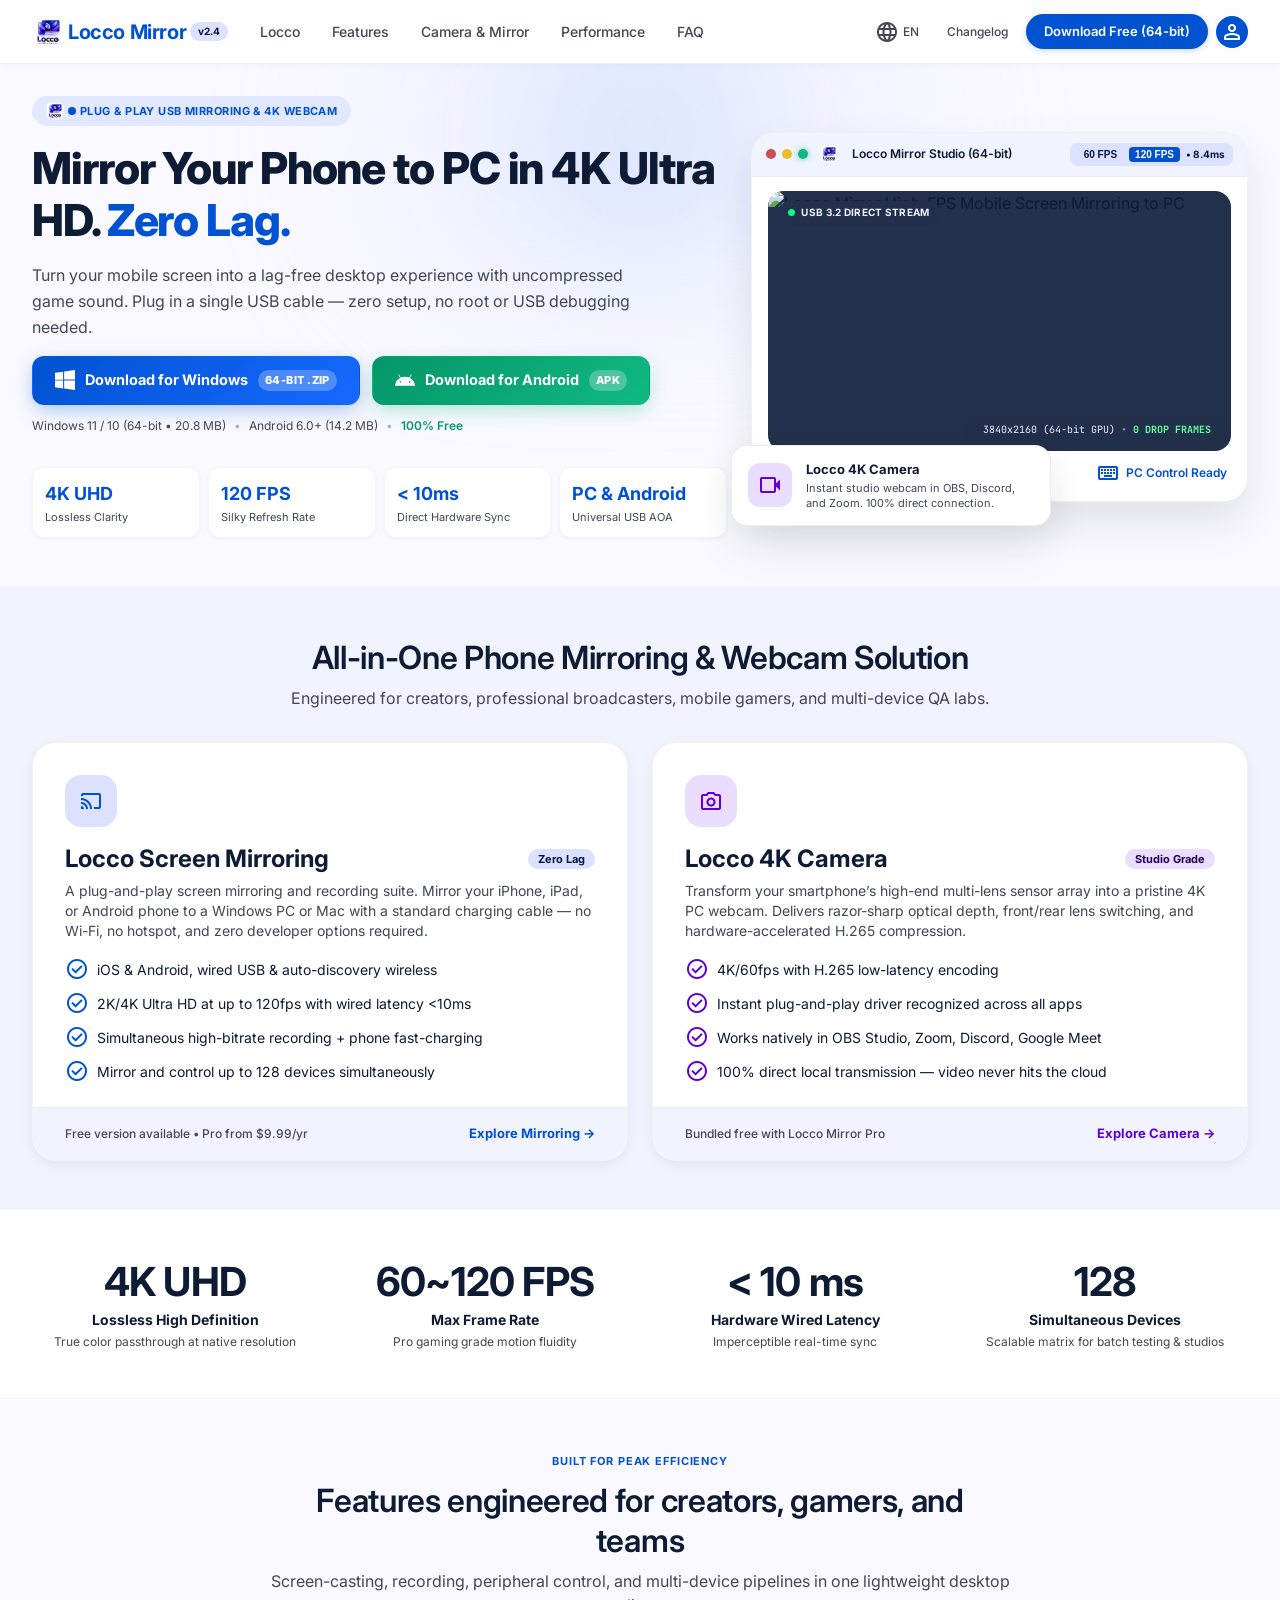
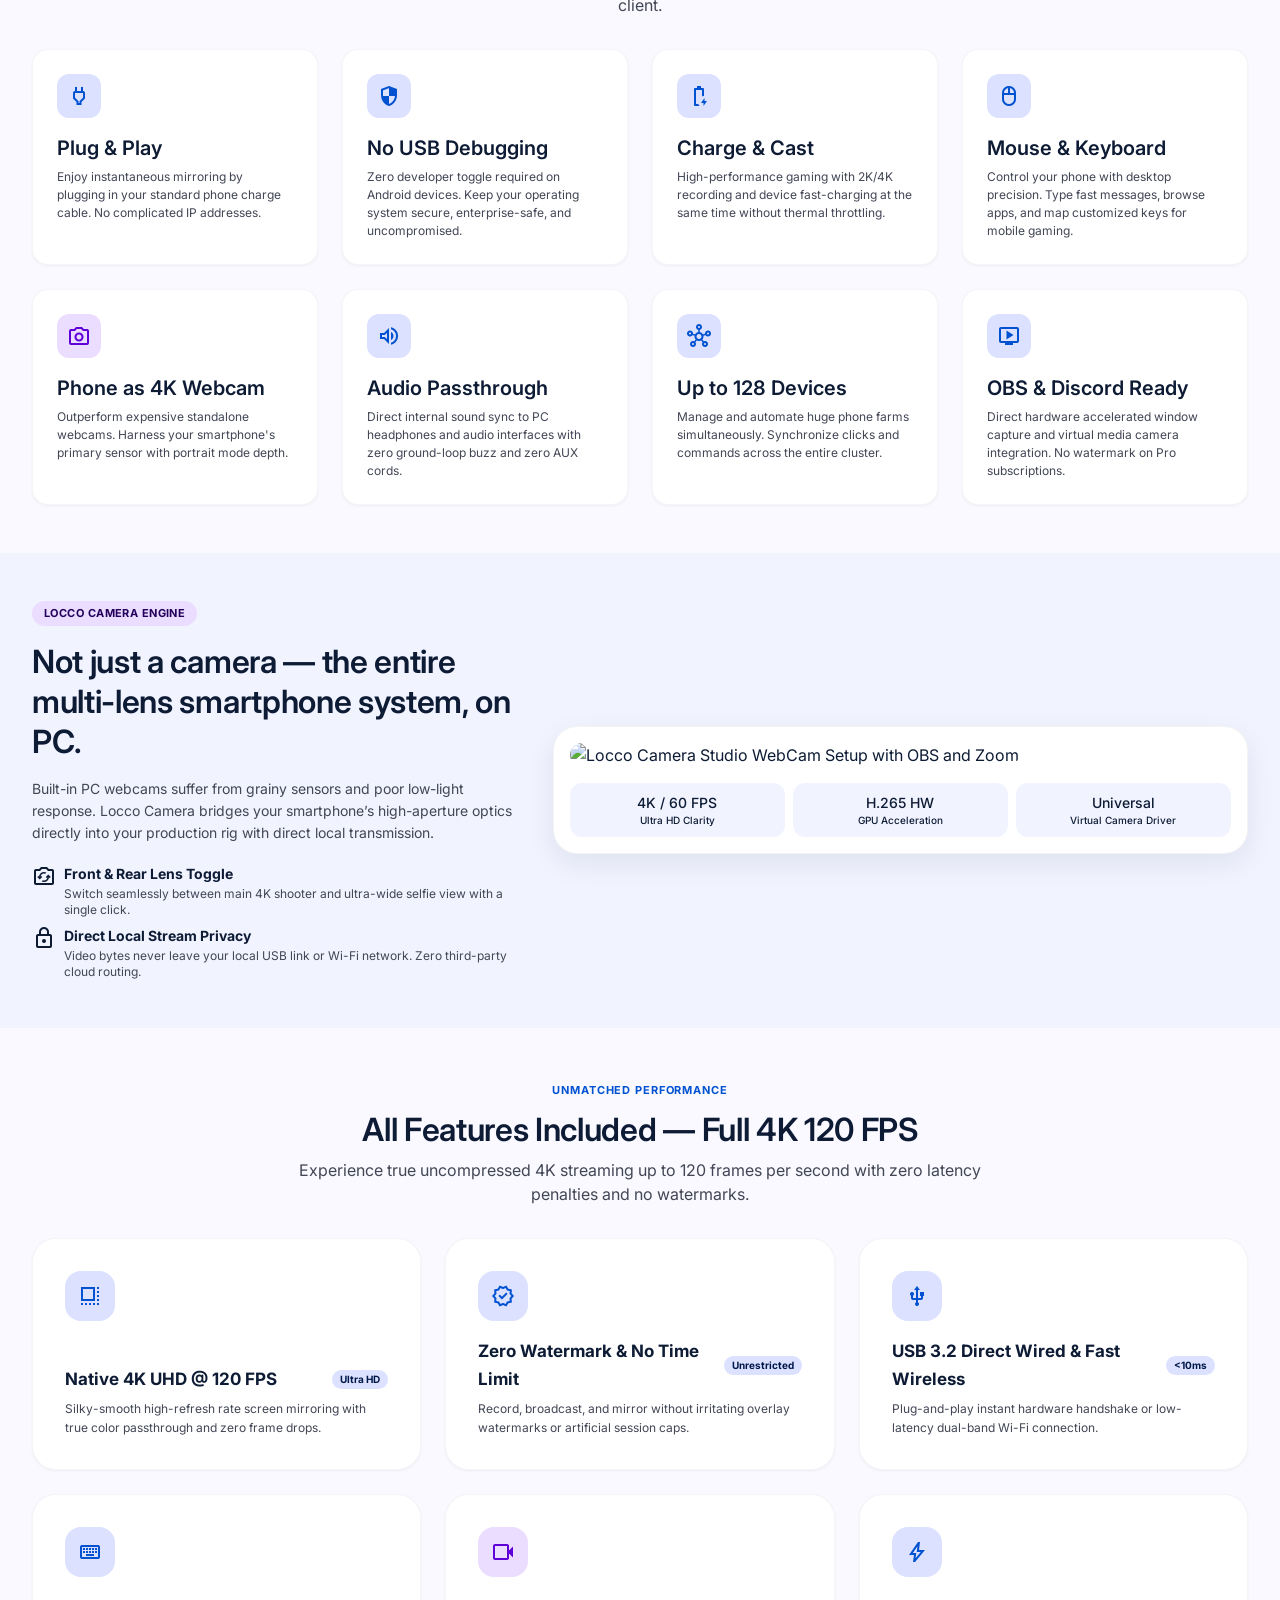
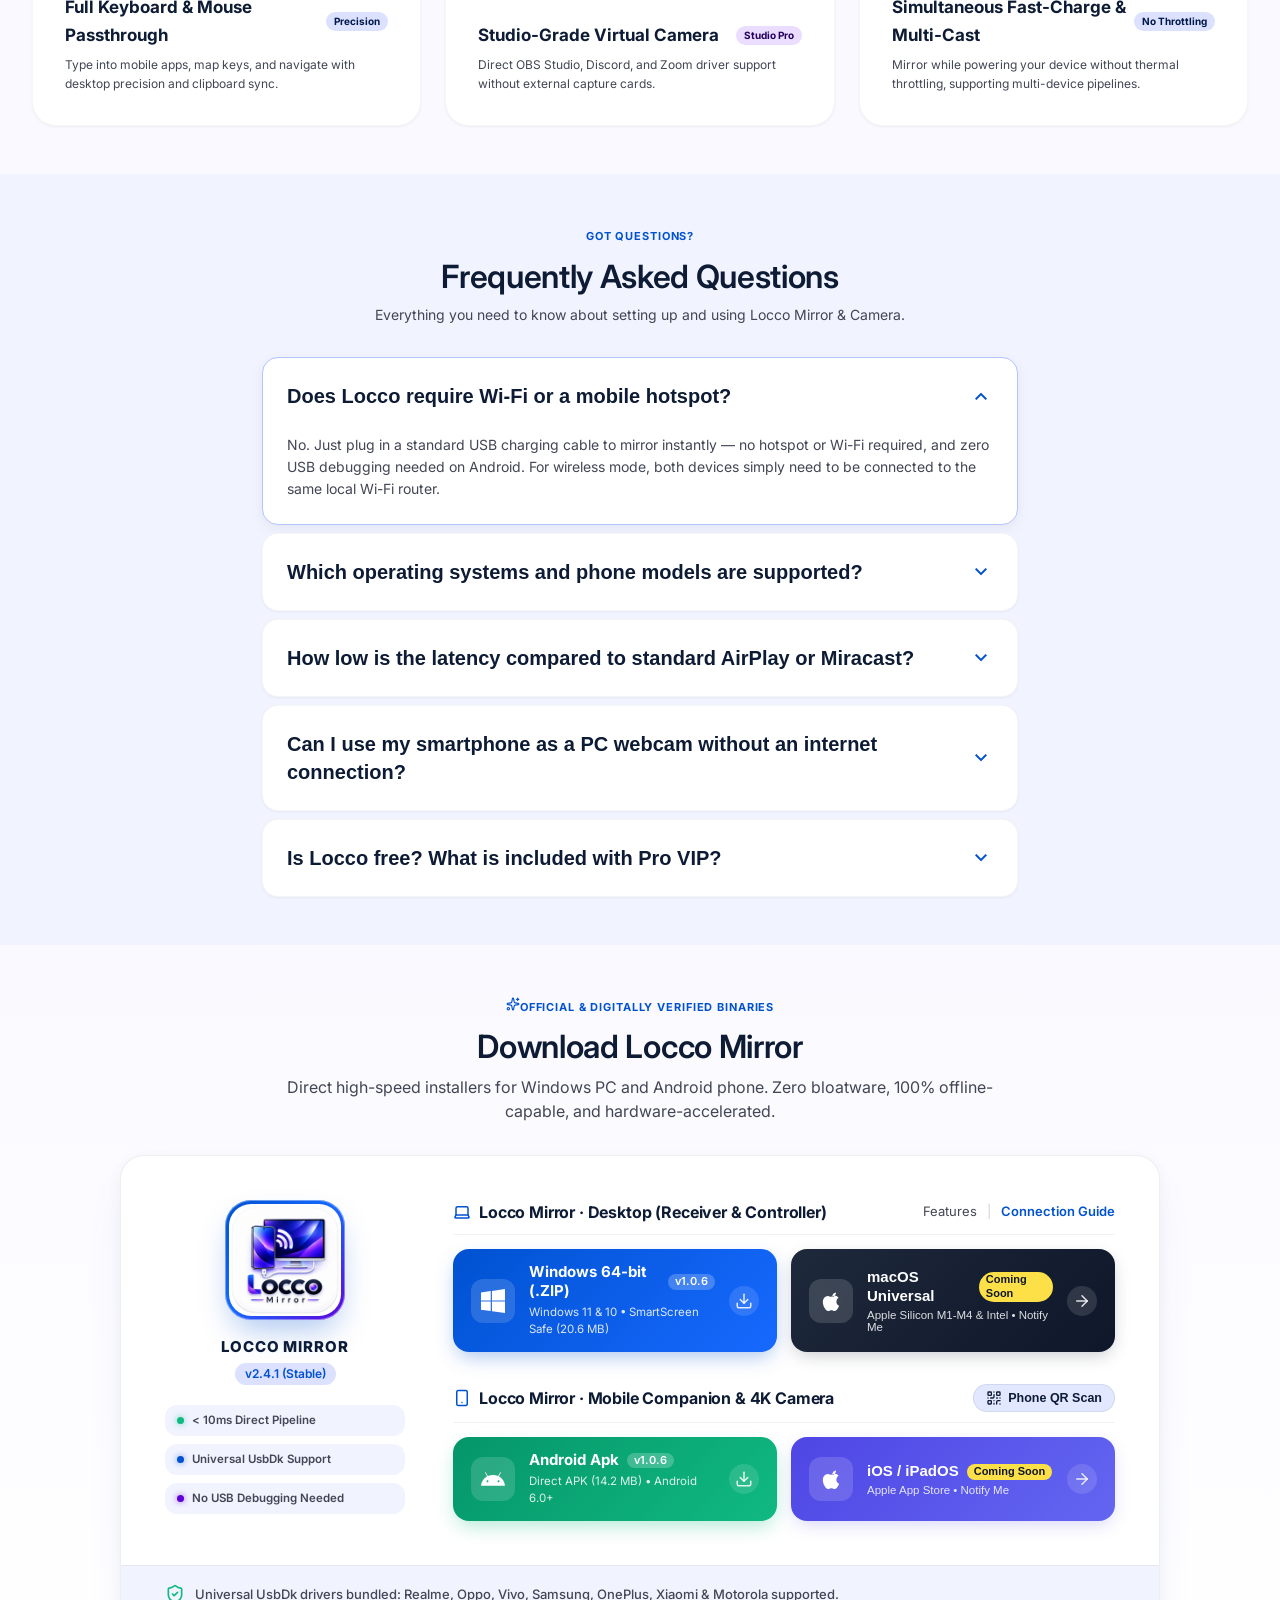
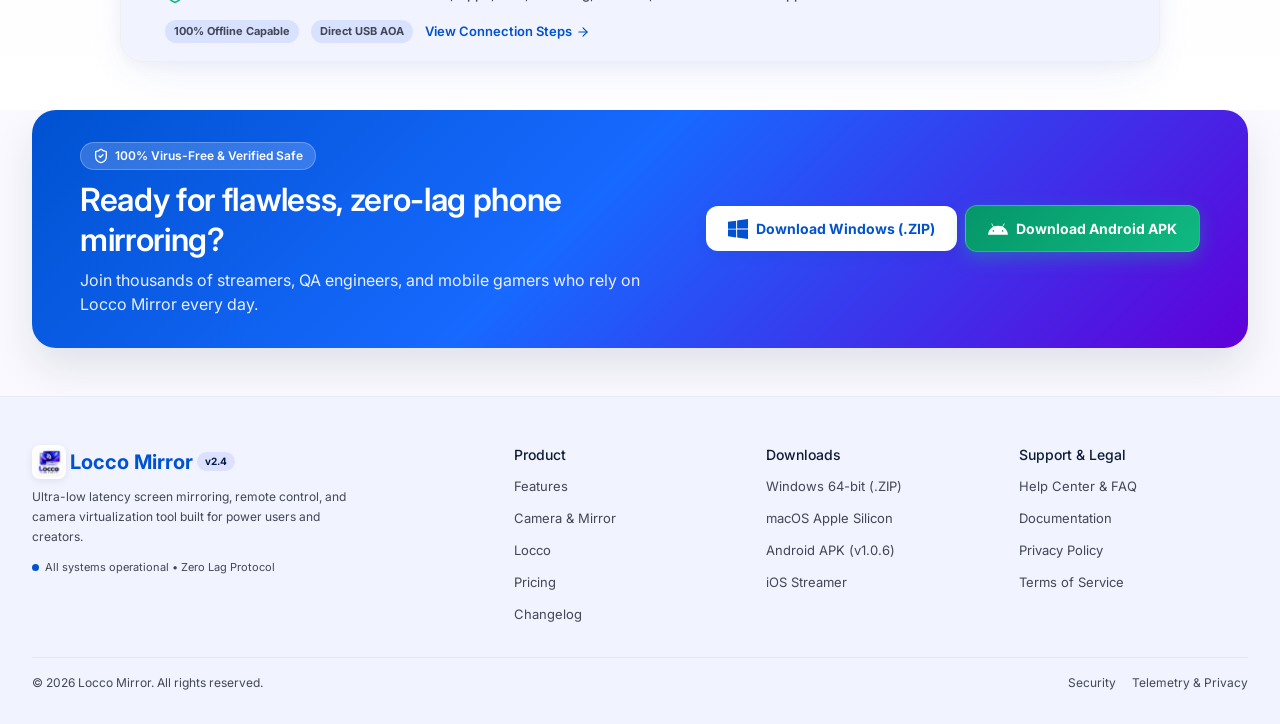
==== commit 05761b43: "feat(web): update with latest build pointing to ZIP package" ====
--- a/index.html
+++ b/index.html
@@ -139,8 +139,8 @@
           "applicationCategory": "MultimediaApplication",
           "operatingSystem": "Windows 10, Windows 11, Android 10, Android 11, Android 12, Android 13, Android 14, Android 15",
           "softwareVersion": "1.0.6",
-          "fileSize": "20.8MB",
-          "downloadUrl": "https://www.loccomirror.in/downloads/LoccoMirror_Setup_v1.0.6.exe",
+          "fileSize": "20.6MB",
+          "downloadUrl": "https://www.loccomirror.in/downloads/LoccoMirror_Setup_v1.0.6.zip",
           "installUrl": "https://www.loccomirror.in/#downloads",
           "featureList": [
             "Sub-10ms ultra-low latency response",
@@ -301,7 +301,7 @@
       ]
     }
     </script>
-    <script type="module" crossorigin src="/assets/index-Cdfe8Myu.js"></script>
+    <script type="module" crossorigin src="/assets/index-Yv1VifYB.js"></script>
     <link rel="stylesheet" crossorigin href="/assets/index-CREz3vwR.css">
   </head>
   <body class="bg-[#f8fafc] text-[#0f172a] antialiased selection:bg-[#0078d4] selection:text-[#ffffff]">
@@ -313,7 +313,7 @@
         
         <h2>Download Locco Mirror Official Releases</h2>
         <ul>
-          <li><a href="/downloads/LoccoMirror_Setup_v1.0.6.exe">Download Locco Mirror for Windows (64-bit v1.0.6 .exe)</a></li>
+          <li><a href="/downloads/LoccoMirror_Setup_v1.0.6.zip">Download Locco Mirror for Windows (64-bit v1.0.6 .zip)</a></li>
           <li><a href="/downloads/LoccoMirror.apk">Download Locco Mirror Android APK (v1.0.6 .apk)</a></li>
         </ul>
 
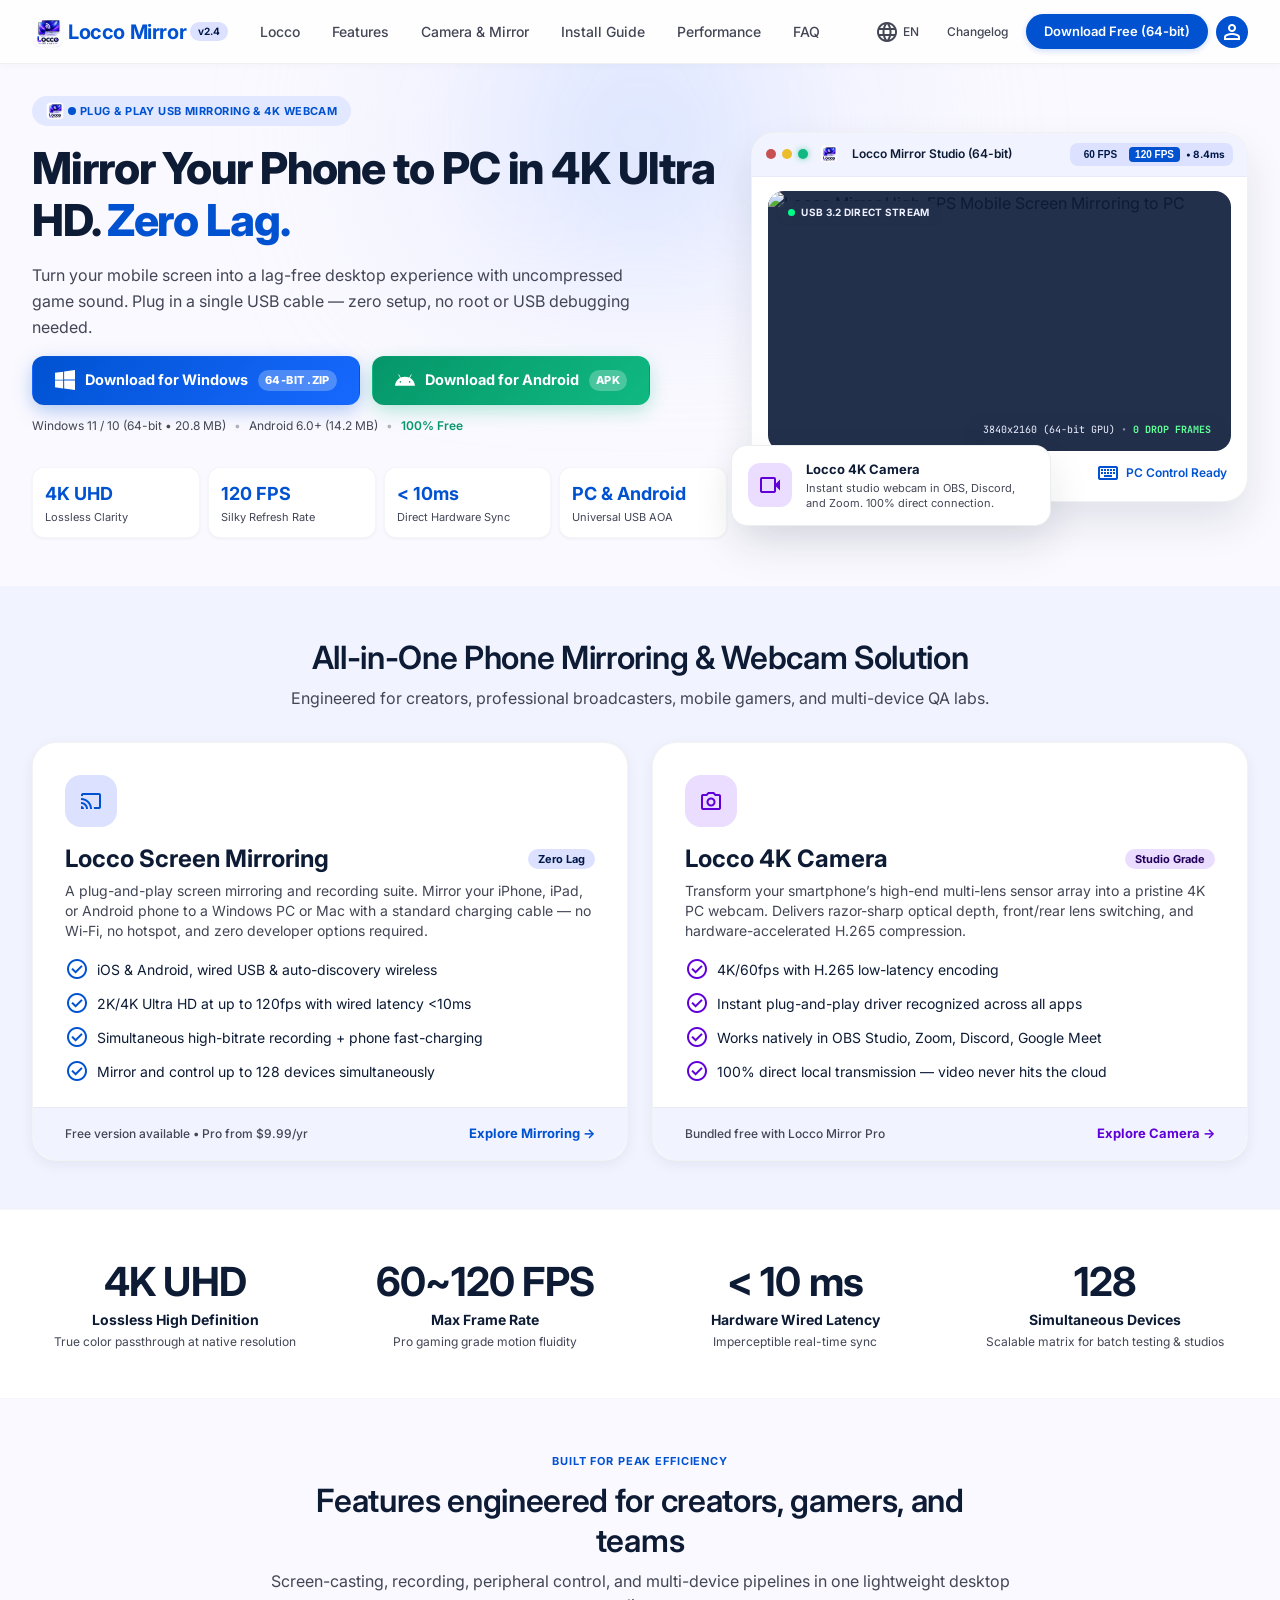
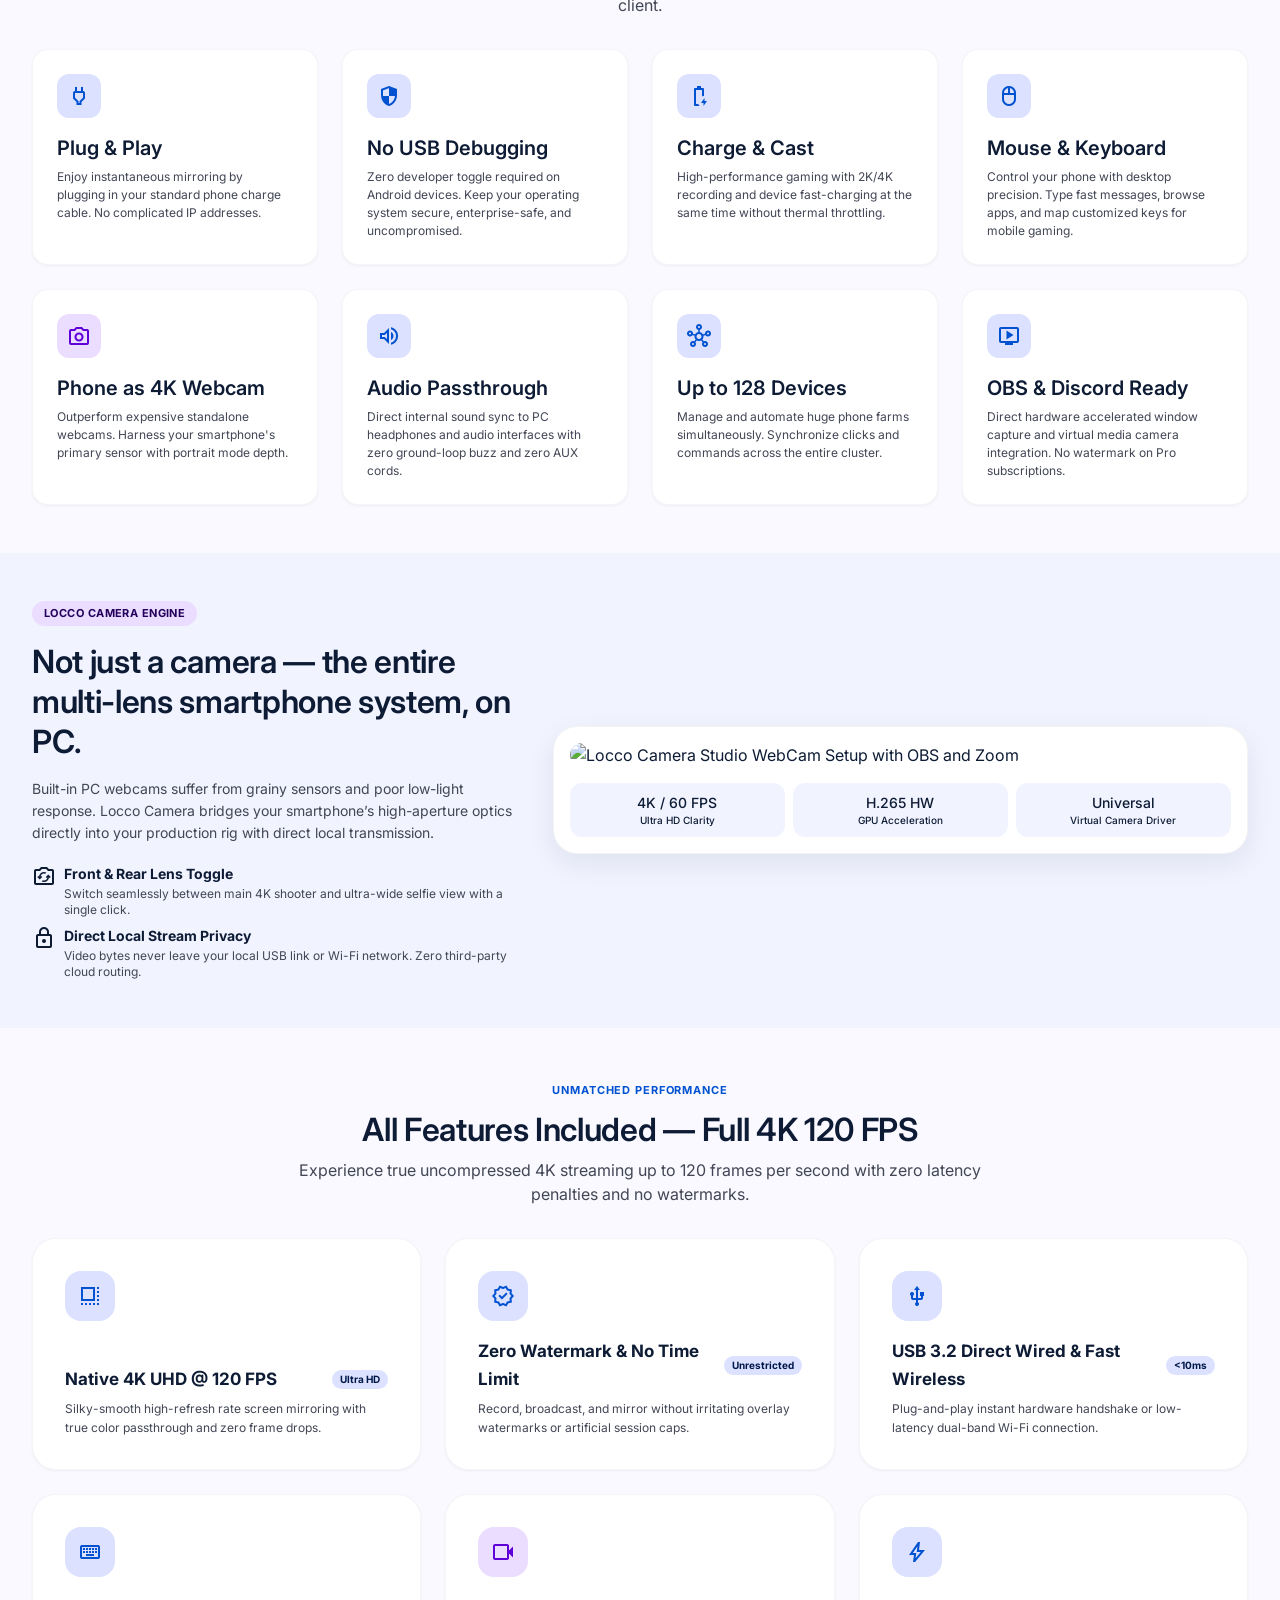
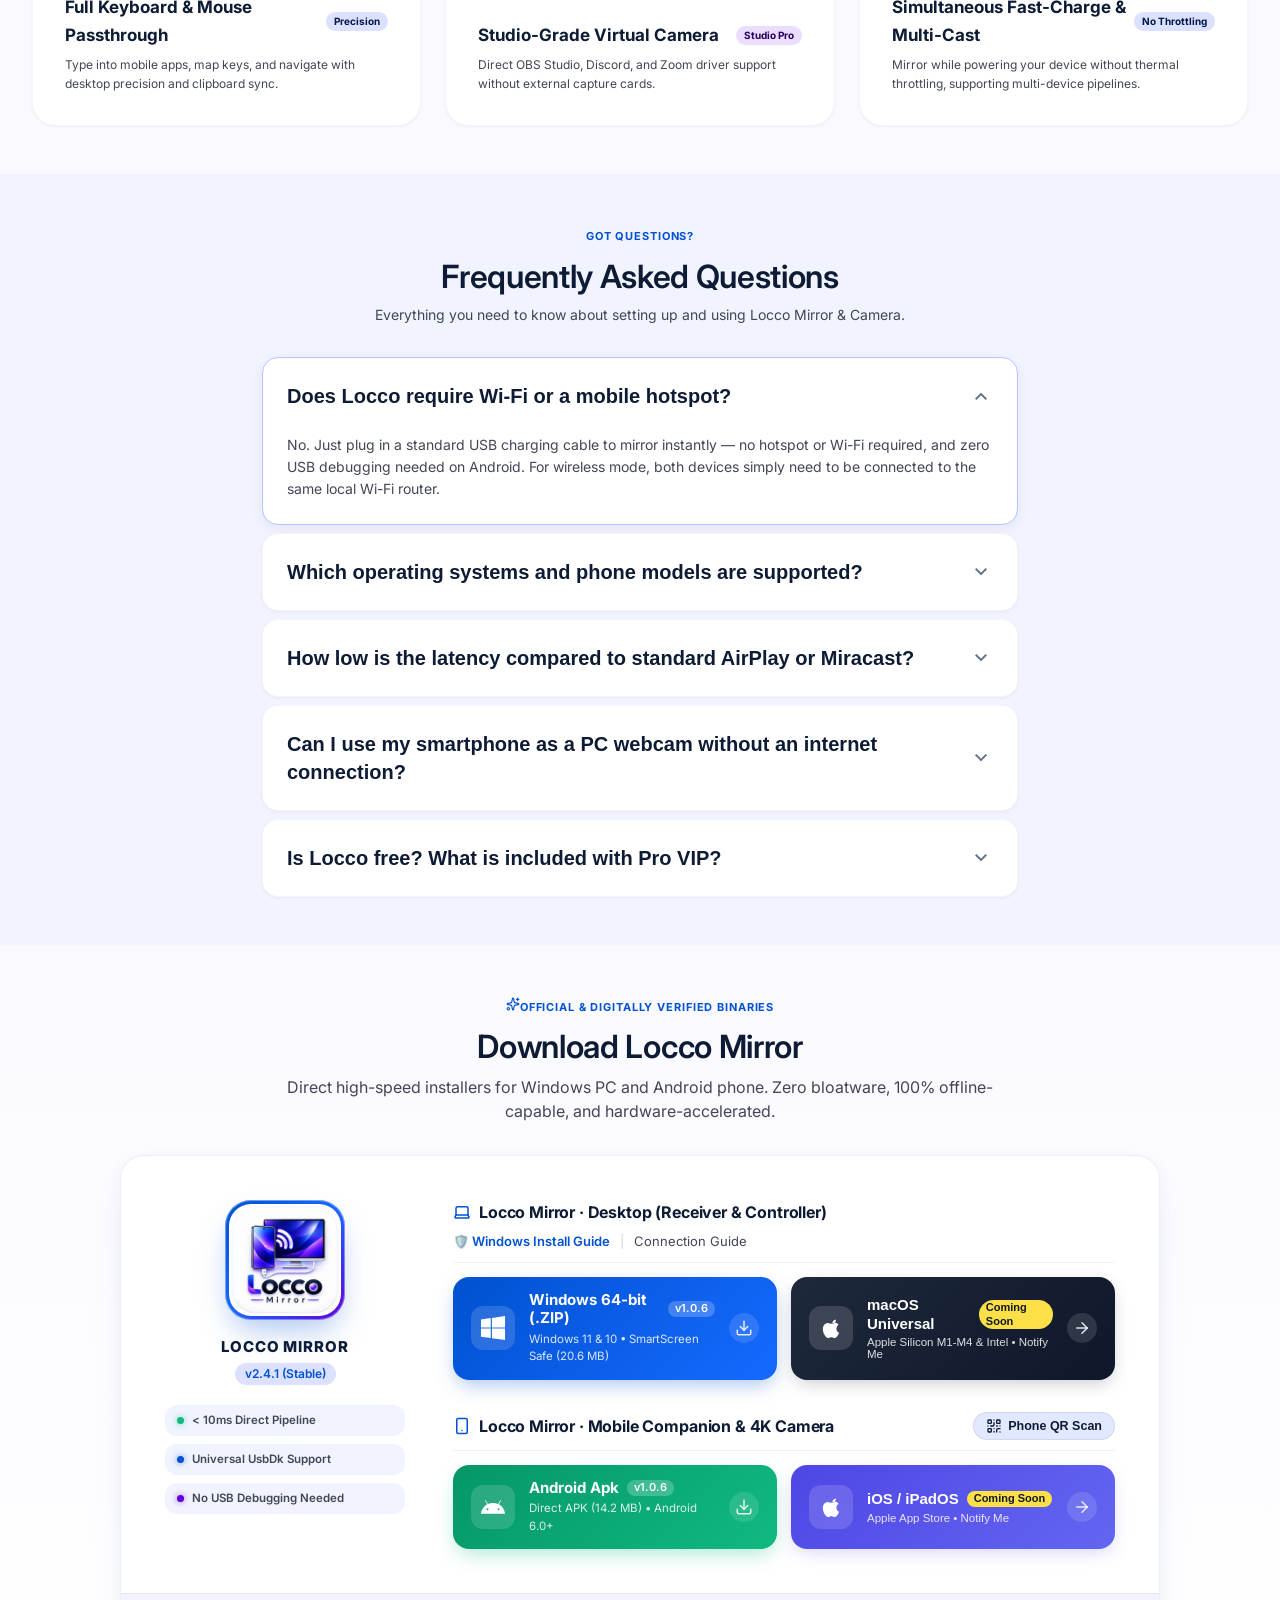
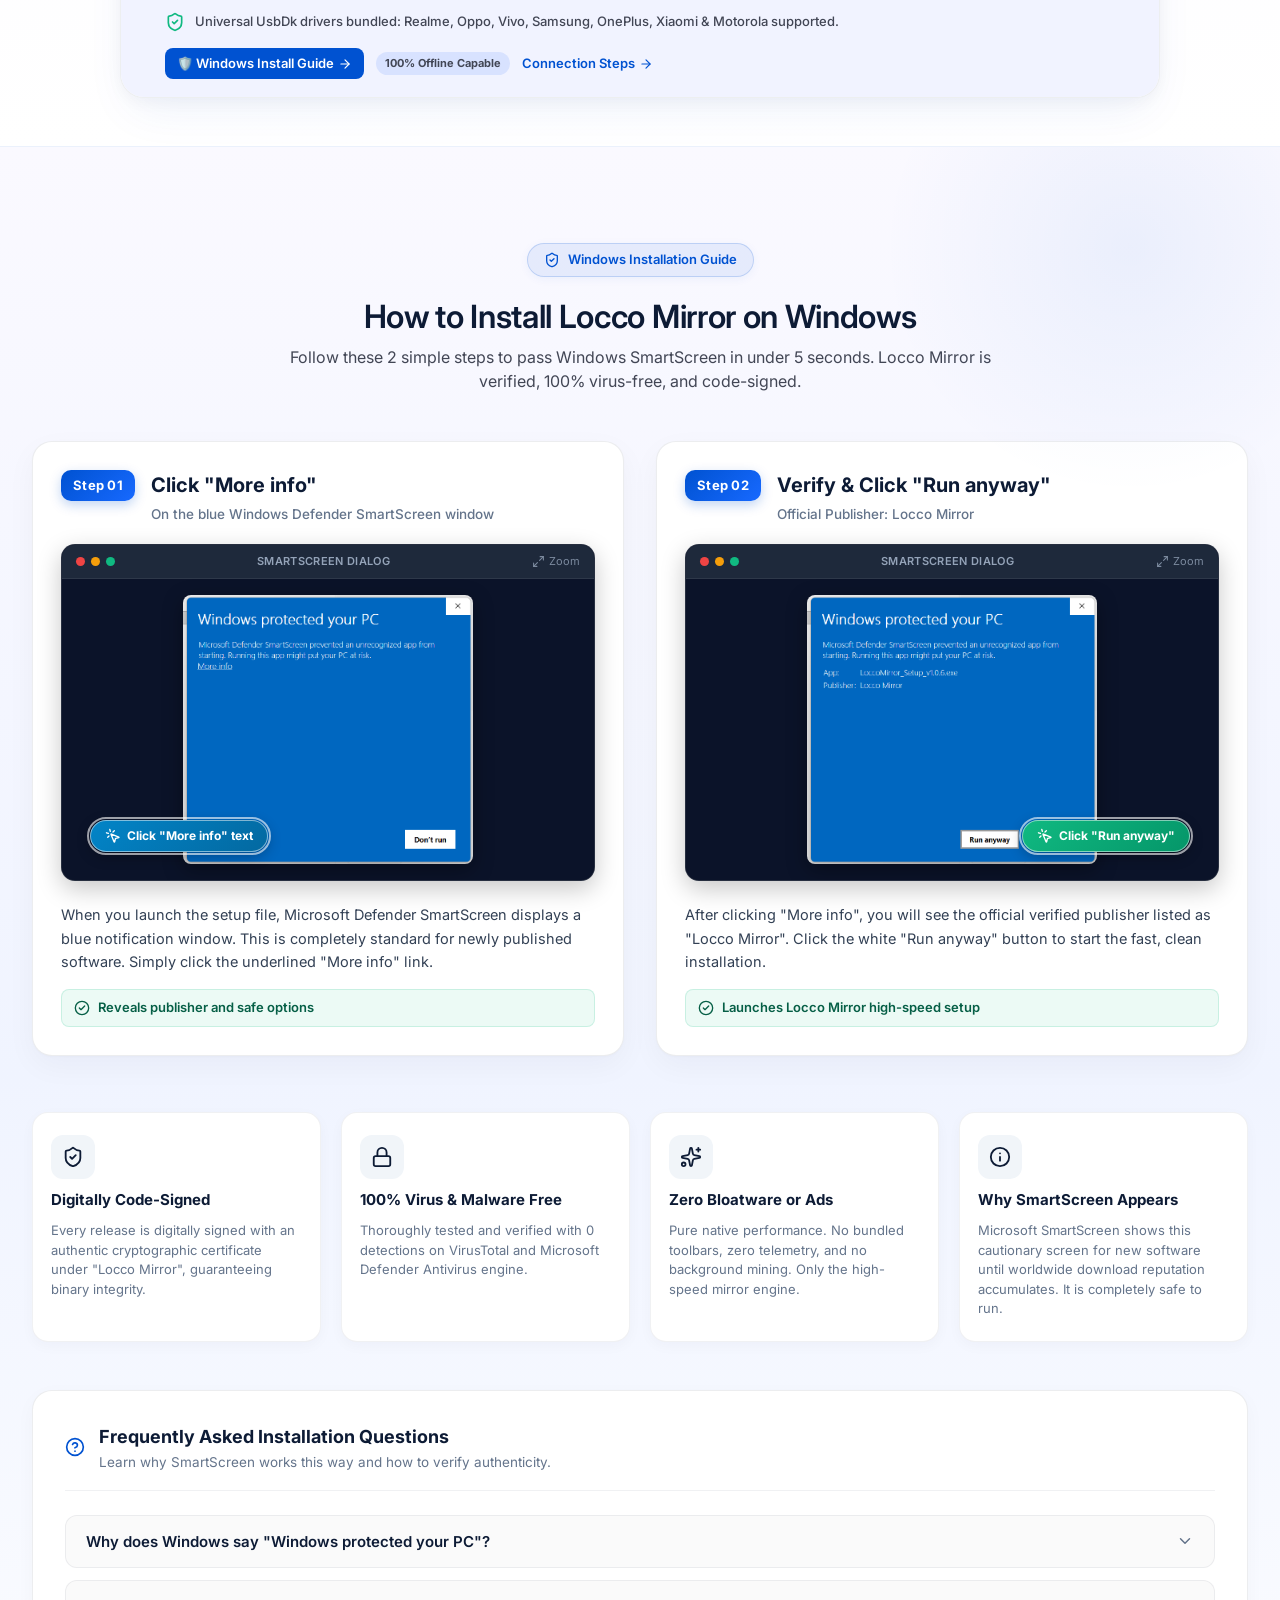
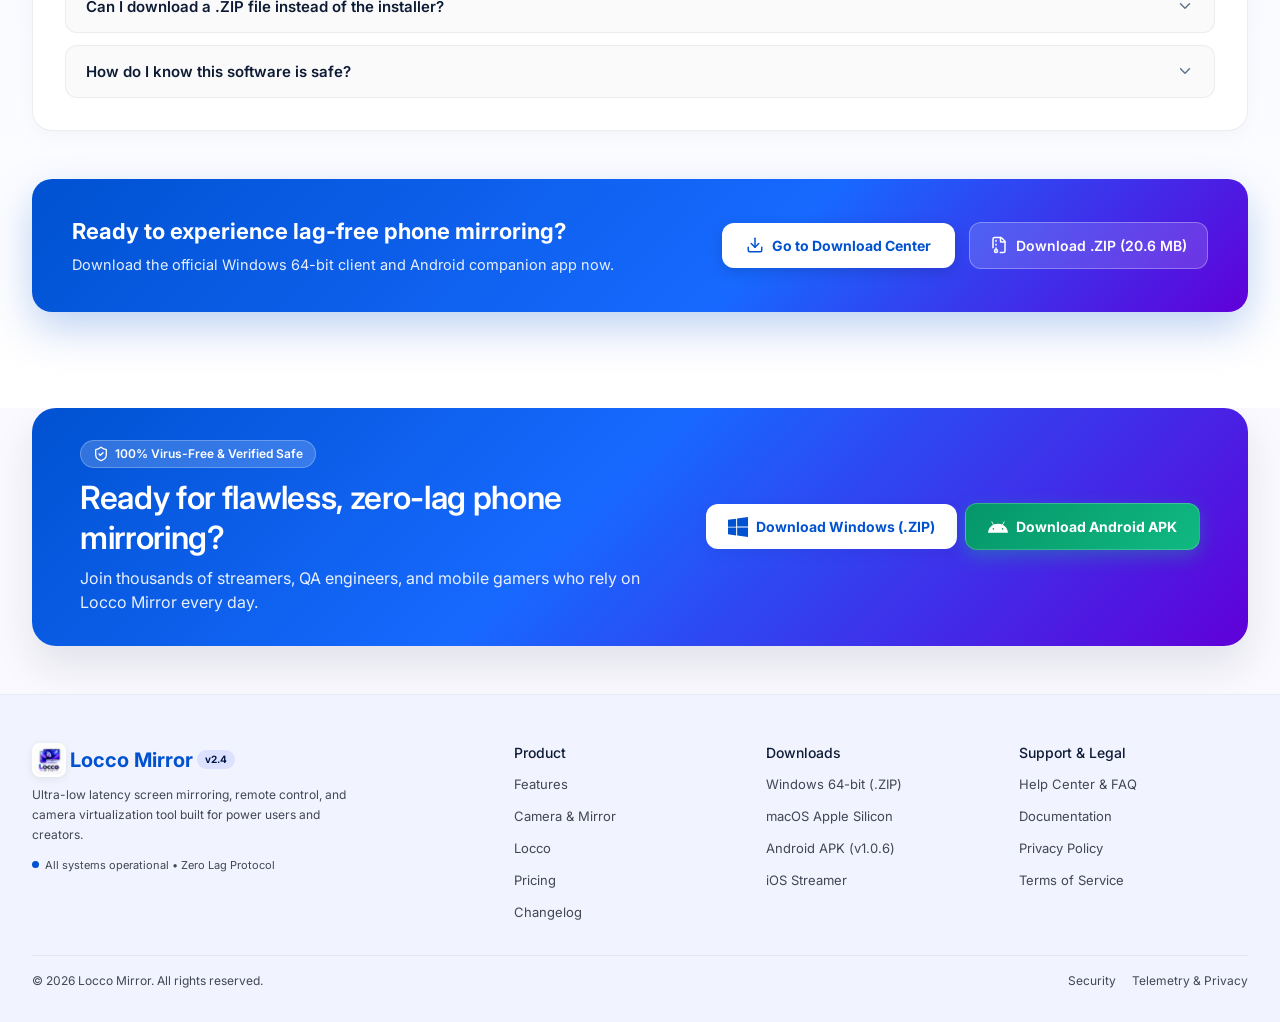
==== commit ff5786ef: "Update static build with Windows SmartScreen Install Guide" ====
--- a/index.html
+++ b/index.html
@@ -301,8 +301,8 @@
       ]
     }
     </script>
-    <script type="module" crossorigin src="/assets/index-Yv1VifYB.js"></script>
-    <link rel="stylesheet" crossorigin href="/assets/index-CREz3vwR.css">
+    <script type="module" crossorigin src="/assets/index-DY2gpszv.js"></script>
+    <link rel="stylesheet" crossorigin href="/assets/index-CUicMjoi.css">
   </head>
   <body class="bg-[#f8fafc] text-[#0f172a] antialiased selection:bg-[#0078d4] selection:text-[#ffffff]">
     <!-- Search Engine Crawler Fallback & Deep Semantic Indexing -->
--- a/assets/index-CUicMjoi.css
+++ b/assets/index-CUicMjoi.css
@@ -0,0 +1 @@
+:root{--primary:#0052d1;--primary-hover:#1769ff;--primary-container:#1769ff;--on-primary:#fff;--on-primary-container:#fefbff;--primary-fixed:#dbe1ff;--primary-fixed-dim:#b3c5ff;--on-primary-fixed:#001849;--on-primary-fixed-variant:#003fa5;--secondary:#6000d9;--secondary-container:#7b2cff;--on-secondary:#fff;--on-secondary-container:#ebdfff;--secondary-fixed:#eaddff;--secondary-fixed-dim:#d1bcff;--on-secondary-fixed:#24005b;--on-secondary-fixed-variant:#5800c8;--tertiary:#006095;--tertiary-container:#007abb;--on-tertiary:#fff;--on-tertiary-container:#fcfcff;--tertiary-fixed:#cde5ff;--tertiary-fixed-dim:#95ccff;--on-tertiary-fixed:#001d32;--surface:#faf9ff;--surface-bright:#faf9ff;--surface-dim:#cddafd;--surface-container-lowest:#fff;--surface-container-low:#f1f3ff;--surface-container:#e9edff;--surface-container-high:#e1e8ff;--surface-container-highest:#d8e2ff;--on-surface:#0d1b35;--on-surface-variant:#424655;--inverse-surface:#23304b;--inverse-on-surface:#edf0ff;--outline:#737687;--outline-variant:#c2c6d8;--error:#ba1a1a;--error-container:#ffdad6;--glow-primary:#1769ff38;--glow-secondary:#7b2cff38;--shadow-sm:0 1px 3px #0d1b350d;--shadow-md:0 4px 14px #0d1b350f;--shadow-lg:0 10px 28px #0d1b3514;--shadow-xl:0 20px 40px #0d1b351a;--space-xs:4px;--space-sm:8px;--space-md:16px;--space-lg:24px;--space-xl:32px;--space-2xl:48px;--margin:32px;--gutter:24px;--font-family:"Inter", -apple-system, BlinkMacSystemFont, "Segoe UI", Roboto, sans-serif;--font-mono:"JetBrains Mono", monospace;--radius-sm:8px;--radius-md:12px;--radius-lg:16px;--radius-xl:24px;--radius-full:9999px}*,:before,:after{box-sizing:border-box;margin:0;padding:0}html{scroll-behavior:smooth;--lightningcss-light:initial;--lightningcss-dark: ;color-scheme:light;font-size:16px}body{background-color:var(--surface);color:var(--on-surface);font-family:var(--font-family);-webkit-font-smoothing:antialiased;-moz-osx-font-smoothing:grayscale;line-height:1.5;overflow-x:hidden}.material-symbols-outlined{letter-spacing:normal;text-transform:none;white-space:nowrap;word-wrap:normal;font-feature-settings:"liga";-webkit-font-smoothing:antialiased;-webkit-user-select:none;user-select:none;vertical-align:middle;direction:ltr;font-family:Material Symbols Outlined;font-size:24px;font-style:normal;font-weight:400;line-height:1;display:inline-block}.container-max{width:100%;max-width:1280px;padding-left:var(--margin);padding-right:var(--margin);margin-left:auto;margin-right:auto}@media (width<=768px){.container-max{padding-left:16px;padding-right:16px}}.font-headline-xl{letter-spacing:-.02em;font-size:40px;font-weight:700;line-height:48px}.font-headline-lg{letter-spacing:-.01em;font-size:32px;font-weight:600;line-height:40px}.font-headline-md{font-size:24px;font-weight:600;line-height:32px}.font-headline-sm{font-size:20px;font-weight:600;line-height:28px}.font-body-lg{font-size:16px;font-weight:400;line-height:24px}.font-body-md{font-size:14px;font-weight:400;line-height:20px}.font-body-sm{font-size:12px;font-weight:400;line-height:16px}.font-label-lg{font-size:14px;font-weight:500;line-height:20px}.font-label-md{font-size:12px;font-weight:500;line-height:16px}.font-label-sm{font-size:10px;font-weight:500;line-height:14px}@media (width<=768px){.font-headline-xl{font-size:30px;line-height:38px}.font-headline-lg{font-size:24px;line-height:32px}}::-webkit-scrollbar{width:8px;height:8px}::-webkit-scrollbar-track{background:var(--surface-container-low)}::-webkit-scrollbar-thumb{background:var(--outline-variant);border-radius:var(--radius-full)}::-webkit-scrollbar-thumb:hover{background:var(--outline)}@keyframes pulseGlow{0%,to{opacity:.5;transform:scale(1)}50%{opacity:.85;transform:scale(1.05)}}@keyframes pingDot{0%{opacity:1;transform:scale(1)}75%,to{opacity:0;transform:scale(2.2)}}@keyframes floatCard{0%,to{transform:translateY(0)}50%{transform:translateY(-8px)}}.animate-pulse-glow{animation:4s ease-in-out infinite pulseGlow}.animate-ping-dot{animation:1.5s cubic-bezier(0,0,.2,1) infinite pingDot}.animate-float{animation:5s ease-in-out infinite floatCard}.app-root{background-color:var(--surface);min-height:100vh;color:var(--on-surface);flex-direction:column;display:flex}.app-main{flex:1;padding-top:64px}.navbar-root{-webkit-backdrop-filter:blur(16px);z-index:100;background:#ffffffd9;border-bottom:1px solid #0d1b350f;height:64px;position:fixed;top:0;left:0;right:0;box-shadow:0 1px 8px #0d1b3508}.navbar-container{justify-content:space-between;align-items:center;height:100%;display:flex}.navbar-left{align-items:center;gap:var(--space-lg);display:flex}.navbar-brand{align-items:center;gap:var(--space-xs);text-decoration:none;display:flex}.navbar-logo-img{object-fit:contain;border-radius:8px;width:32px;height:32px;display:block}.hero-pill-logo{object-fit:contain;border-radius:4px;width:18px;height:18px;display:inline-block}.studio-window-logo{object-fit:contain;border-radius:4px;width:18px;height:18px;margin-left:6px;display:inline-block}.footer-logo-img{object-fit:contain;background:#fff;border-radius:8px;width:34px;height:34px;padding:2px;display:inline-block;box-shadow:0 2px 8px #00000014}.navbar-logo-text{color:var(--primary);letter-spacing:-.02em;font-size:20px;font-weight:700}.navbar-badge{background-color:var(--primary-fixed);color:var(--on-primary-fixed);border-radius:var(--radius-full);padding:2px 8px;font-size:10px;font-weight:700}.navbar-desktop-nav{align-items:center;gap:var(--space-md);display:flex}.navbar-link{color:var(--on-surface-variant);border-radius:var(--radius-sm);padding:6px 8px;font-size:14px;font-weight:500;text-decoration:none;transition:color .15s,background-color .15s}.navbar-link:hover{color:var(--on-surface);background-color:var(--surface-container-low)}.navbar-right{align-items:center;gap:var(--space-sm);display:flex}.navbar-lang-pill{color:var(--on-surface-variant);border-radius:var(--radius-sm);cursor:pointer;align-items:center;gap:4px;padding:6px 10px;font-size:12px;font-weight:500;transition:background-color .15s;display:flex}.navbar-lang-pill:hover{background-color:var(--surface-container-low);color:var(--on-surface)}.navbar-changelog-link{color:var(--on-surface-variant);padding:6px 10px;font-size:12px;font-weight:500;text-decoration:none;transition:color .15s}.navbar-changelog-link:hover{color:var(--on-surface)}.navbar-cta-btn{background-color:var(--primary);color:var(--on-primary);border-radius:var(--radius-full);justify-content:center;align-items:center;padding:8px 18px;font-size:13px;font-weight:600;text-decoration:none;transition:background-color .15s,transform .15s,box-shadow .15s;display:inline-flex;box-shadow:0 2px 6px #0052d133}.navbar-cta-btn:hover{background-color:var(--primary-container);transform:translateY(-1px);box-shadow:0 4px 12px #0052d14d}.navbar-avatar{border-radius:var(--radius-full);background-color:var(--primary);width:32px;height:32px;color:var(--on-primary);cursor:pointer;justify-content:center;align-items:center;display:flex}.navbar-mobile-toggle{color:var(--on-surface);cursor:pointer;border-radius:var(--radius-sm);background:0 0;border:none;padding:6px;display:none}.navbar-mobile-drawer{-webkit-backdrop-filter:blur(20px);backdrop-filter:blur(20px);border-bottom:1px solid var(--outline-variant);background:#fffffffa;padding:16px 20px;position:absolute;top:64px;left:0;right:0;box-shadow:0 10px 25px #0d1b3514}.navbar-mobile-links{flex-direction:column;gap:12px;display:flex}.navbar-mobile-link{color:var(--on-surface);padding:8px 0;font-size:15px;font-weight:600;text-decoration:none}.navbar-mobile-divider{background-color:var(--surface-container-high);height:1px;margin:6px 0}.navbar-mobile-cta{background-color:var(--primary);color:var(--on-primary);border-radius:var(--radius-lg);justify-content:center;align-items:center;gap:8px;padding:12px 20px;font-size:14px;font-weight:600;text-decoration:none;display:flex}@media (width<=992px){.navbar-desktop-nav,.navbar-lang-pill,.navbar-changelog-link{display:none}.navbar-mobile-toggle{justify-content:center;align-items:center;display:flex}}.hero-section{padding-top:var(--space-xl);padding-bottom:var(--space-2xl);position:relative;overflow:hidden}.hero-ambient-glow{filter:blur(60px);pointer-events:none;z-index:0;background:radial-gradient(circle,#1769ff29 0%,#dbe1ff3d 40%,#0000 70%);width:900px;height:380px;position:absolute;top:-120px;left:50%;transform:translate(-50%)}.hero-container{z-index:1;position:relative}.hero-grid{gap:var(--gutter);grid-template-columns:7fr 5fr;align-items:center;display:grid}.hero-content{align-items:flex-start;gap:var(--space-md);flex-direction:column;display:flex}.hero-pill{align-items:center;gap:var(--space-xs);border-radius:var(--radius-full);background-color:var(--surface-container-high);color:var(--on-surface);padding:6px 14px;display:inline-flex}.hero-pill-dot{background-color:var(--primary);border-radius:50%;width:8px;height:8px;animation:2s infinite pingDot}.hero-pill-text{text-transform:uppercase;letter-spacing:.04em;color:var(--primary);font-size:11px;font-weight:700}.hero-headline{letter-spacing:-.025em;color:var(--on-surface);font-size:44px;font-weight:800;line-height:52px}.hero-headline-accent{color:var(--primary)}.hero-subtitle{color:var(--on-surface-variant);max-width:600px;font-size:16px;line-height:26px}.hero-actions{align-items:center;gap:var(--space-sm);padding-top:var(--space-xs);flex-wrap:wrap;width:100%;display:flex}.btn-primary{justify-content:center;align-items:center;gap:var(--space-xs);border-radius:var(--radius-md);background-color:var(--primary);color:var(--on-primary);cursor:pointer;border:none;padding:12px 24px;font-size:14px;font-weight:600;text-decoration:none;transition:all .2s;display:inline-flex;box-shadow:0 4px 14px #0052d140}.btn-primary:hover{background-color:var(--primary-container);transform:translateY(-2px);box-shadow:0 6px 20px #0052d159}.btn-secondary{justify-content:center;align-items:center;gap:var(--space-xs);border-radius:var(--radius-md);background-color:var(--surface-container-lowest);color:var(--on-surface);border:1px solid var(--outline-variant);cursor:pointer;box-shadow:var(--shadow-sm);padding:12px 24px;font-size:14px;font-weight:600;text-decoration:none;transition:all .2s;display:inline-flex}.btn-secondary:hover{background-color:var(--surface-container-low);border-color:var(--primary-fixed-dim)}.hero-learn-more{color:var(--on-surface-variant);padding:12px 16px;font-size:14px;font-weight:600;text-decoration:none;transition:color .15s}.hero-learn-more:hover{color:var(--primary)}.hero-simple-actions{flex-wrap:wrap;align-items:center;gap:12px;width:100%;display:flex}.hero-simple-btn{border-radius:var(--radius-md);cursor:pointer;border:1px solid #0000;justify-content:center;align-items:center;gap:10px;padding:13px 22px;font-size:14.5px;font-weight:700;text-decoration:none;transition:all .2s cubic-bezier(.16,1,.3,1);display:inline-flex;box-shadow:0 4px 14px #00000014}.hero-simple-btn:hover{transform:translateY(-2px)}.btn-win-simple{color:#fff;background:linear-gradient(135deg,#0052d1 0%,#1769ff 100%);box-shadow:0 6px 20px -2px #0052d159}.btn-win-simple:hover{box-shadow:0 10px 26px -2px #0052d173}.btn-apk-simple{color:#fff;background:linear-gradient(135deg,#059669 0%,#10b981 100%);box-shadow:0 6px 20px -2px #10b98159}.btn-apk-simple:hover{box-shadow:0 10px 26px -2px #10b98173}.btn-main-txt{line-height:1}.btn-arch-tag{color:#fff;border-radius:var(--radius-full);letter-spacing:.04em;text-transform:uppercase;background:#ffffff40;padding:2px 7px;font-size:11px;font-weight:800}.btn-arch-tag.apk-tag{background:#ffffff40}.hero-file-meta{color:var(--on-surface-variant);flex-wrap:wrap;align-items:center;gap:8px;margin-top:-4px;font-size:12px;display:flex}.meta-sep{opacity:.4}.meta-free{color:#059669;font-weight:600}.hero-simple-trust{border-radius:var(--radius-md);background:#fff;border:1px solid #0052d11f;flex-wrap:wrap;align-items:center;gap:16px;width:100%;padding:10px 14px;display:flex;box-shadow:0 2px 8px #0d1b3508}.trust-item{color:var(--on-surface);align-items:center;gap:6px;font-size:12.5px;display:inline-flex}.trust-stars-mini{align-items:center;display:inline-flex}.text-emerald{color:#059669}.text-blue{color:#0052d1}@media (width<=600px){.hero-simple-actions{flex-direction:column}.hero-simple-btn{width:100%}.hero-simple-trust{flex-direction:column;align-items:flex-start;gap:8px}}.hero-specs-grid{gap:var(--space-sm);width:100%;padding-top:var(--space-md);grid-template-columns:repeat(4,1fr);display:grid}.spec-card{background-color:var(--surface-container-lowest);border-radius:var(--radius-md);box-shadow:var(--shadow-sm);border:1px solid #0d1b350a;padding:12px}.spec-value{color:var(--primary);font-size:18px;font-weight:700}.spec-label{color:var(--on-surface-variant);margin-top:2px;font-size:11px}.hero-visual{position:relative}.studio-window-card{background-color:var(--surface-container-lowest);border-radius:var(--radius-xl);padding:var(--space-md);box-shadow:var(--shadow-xl);border:1px solid #0d1b350f;position:relative;overflow:hidden}.studio-window-header{background-color:var(--surface-container-low);border-bottom:1px solid #0d1b350a;justify-content:space-between;align-items:center;margin:-16px -16px 14px;padding:10px 14px;display:flex}.studio-window-controls{align-items:center;gap:6px;display:flex}.window-dot{border-radius:50%;width:10px;height:10px}.dot-red{background-color:#ba1a1abf}.dot-yellow{background-color:#eab308d9}.dot-green{background-color:#10b981d9}.studio-window-title{color:var(--on-surface);margin-left:8px;font-size:12px;font-weight:600}.studio-window-badge{background-color:var(--primary-fixed);color:var(--on-primary-fixed);border-radius:var(--radius-sm);align-items:center;gap:6px;padding:4px 8px;font-size:11px;font-weight:700;display:flex}.fps-toggle-btn{cursor:pointer;color:var(--on-primary-fixed);background:0 0;border:none;border-radius:4px;padding:2px 6px;font-size:10px;font-weight:700;transition:background-color .15s}.fps-toggle-btn.active{background-color:var(--primary);color:var(--on-primary)}.latency-stat{color:var(--on-primary-fixed);font-size:10px}.studio-viewport{aspect-ratio:16/9;border-radius:var(--radius-lg);background-color:var(--inverse-surface);position:relative;overflow:hidden}.studio-preview-image{object-fit:cover;width:100%;height:100%}.studio-live-overlay{-webkit-backdrop-filter:blur(8px);backdrop-filter:blur(8px);border-radius:var(--radius-full);color:var(--inverse-on-surface);box-shadow:var(--shadow-sm);background:#23304be0;align-items:center;gap:6px;padding:4px 10px;display:flex;position:absolute;top:10px;left:10px}.live-ping-dot{background-color:#0f8;border-radius:50%;width:7px;height:7px;animation:1.5s infinite pingDot}.live-tag-text{letter-spacing:.03em;font-size:10px;font-weight:700}.studio-telemetry-badge{-webkit-backdrop-filter:blur(8px);backdrop-filter:blur(8px);border-radius:var(--radius-sm);color:var(--inverse-on-surface);font-size:10px;font-family:var(--font-mono);box-shadow:var(--shadow-md);background:#23304be6;align-items:center;gap:6px;padding:4px 10px;display:flex;position:absolute;bottom:10px;right:10px}.telemetry-separator{opacity:.5}.telemetry-success{color:#60ff99;font-weight:700}.studio-bottom-bar{color:var(--on-surface-variant);justify-content:space-between;align-items:center;margin-top:10px;padding:0 4px;font-size:12px;display:flex}.studio-bottom-left,.studio-bottom-right{align-items:center;gap:6px;display:flex}.studio-bottom-right{color:var(--primary);font-weight:600}.camera-floating-card{background-color:var(--surface-container-lowest);border-radius:var(--radius-lg);box-shadow:var(--shadow-xl);z-index:2;border:1px solid #0d1b3514;align-items:center;gap:14px;max-width:320px;padding:14px 16px;animation:5s ease-in-out infinite floatCard;display:flex;position:absolute;bottom:-24px;left:-20px}.camera-card-icon{border-radius:var(--radius-md);background-color:var(--secondary-fixed);width:44px;height:44px;color:var(--secondary);flex-shrink:0;justify-content:center;align-items:center;display:flex}.camera-card-title{color:var(--on-surface);font-size:13px;font-weight:700}.camera-card-desc{color:var(--on-surface-variant);margin-top:2px;font-size:11px;line-height:15px}@media (width<=1024px){.hero-grid{grid-template-columns:1fr}.camera-floating-card{display:none}}@media (width<=640px){.hero-headline{font-size:32px;line-height:40px}.hero-specs-grid{grid-template-columns:repeat(2,1fr)}}.dual-product-section{background-color:var(--surface-container-low);padding-top:var(--space-2xl);padding-bottom:var(--space-2xl)}.section-header-center{text-align:center;max-width:740px;margin:0 auto var(--space-xl) auto}.section-pill-tag{text-transform:uppercase;letter-spacing:.08em;color:var(--primary);margin-bottom:8px;font-size:11px;font-weight:700;display:inline-block}.section-title{color:var(--on-surface);margin-top:4px}.section-subtitle{color:var(--on-surface-variant);margin-top:8px}.dual-product-grid{gap:var(--gutter);grid-template-columns:repeat(2,1fr);display:grid}.product-card{background-color:var(--surface-container-lowest);border-radius:var(--radius-xl);padding:var(--space-xl);box-shadow:var(--shadow-md);border:1px solid #0d1b350d;flex-direction:column;justify-content:space-between;transition:transform .2s,box-shadow .2s;display:flex}.product-card:hover{box-shadow:var(--shadow-lg);transform:translateY(-3px)}.product-card-body{flex-direction:column;display:flex}.product-icon-wrap{border-radius:var(--radius-lg);width:52px;height:52px;margin-bottom:var(--space-md);justify-content:center;align-items:center;display:flex}.icon-primary{background-color:var(--primary-fixed);color:var(--primary)}.icon-secondary{background-color:var(--secondary-fixed);color:var(--secondary)}.product-card-header{justify-content:space-between;align-items:center;margin-bottom:6px;display:flex}.product-title{color:var(--on-surface);font-weight:700}.product-pill{border-radius:var(--radius-full);padding:2px 10px;font-size:11px;font-weight:700}.pill-primary{background-color:var(--primary-fixed);color:var(--on-primary-fixed)}.pill-secondary{background-color:var(--secondary-fixed);color:var(--on-secondary-fixed)}.product-desc{color:var(--on-surface-variant);margin-bottom:var(--space-md)}.product-checklist{margin-bottom:var(--space-lg);flex-direction:column;gap:10px;list-style:none;display:flex}.product-checklist li{color:var(--on-surface);align-items:center;gap:8px;font-size:14px;display:flex}.check-primary{color:var(--primary)}.check-secondary{color:var(--secondary)}.product-card-footer{padding-top:var(--space-md);margin:0 calc(-1 * var(--space-xl)) calc(-1 * var(--space-xl)) calc(-1 * var(--space-xl));padding:var(--space-md) var(--space-xl);background-color:var(--surface-container-low);border-bottom-left-radius:var(--radius-xl);border-bottom-right-radius:var(--radius-xl);border-top:1px solid #0d1b350a;justify-content:space-between;align-items:center;display:flex}.product-footer-note{color:var(--on-surface-variant);font-size:12px;font-weight:500}.product-footer-link{font-size:13px;font-weight:700;text-decoration:none;transition:opacity .15s}.link-primary{color:var(--primary)}.link-secondary{color:var(--secondary)}.product-footer-link:hover{opacity:.8}@media (width<=860px){.dual-product-grid{grid-template-columns:1fr}}.stat-bar-section{background-color:var(--surface-container-lowest);padding:var(--space-xl) 0;box-shadow:var(--shadow-sm);border-top:1px solid #0d1b350a;border-bottom:1px solid #0d1b350a}.stat-bar-grid{gap:var(--gutter);text-align:center;grid-template-columns:repeat(4,1fr);display:grid}.stat-item{padding:var(--space-md)}.stat-metric{margin-bottom:4px}.stat-title{color:var(--on-surface);font-weight:700}.stat-desc{color:var(--on-surface-variant);margin-top:4px}@media (width<=900px){.stat-bar-grid{grid-template-columns:repeat(2,1fr)}}@media (width<=500px){.stat-bar-grid{grid-template-columns:1fr}}.core-features-section{padding-top:var(--space-2xl);padding-bottom:var(--space-2xl);background-color:var(--surface)}.features-grid{gap:var(--gutter);grid-template-columns:repeat(4,1fr);display:grid}.feature-card{background-color:var(--surface-container-lowest);padding:var(--space-lg);border-radius:var(--radius-lg);box-shadow:var(--shadow-sm);border:1px solid #0d1b350a;transition:transform .2s,box-shadow .2s}.feature-card:hover{box-shadow:var(--shadow-md);transform:translateY(-3px)}.feature-icon-box{border-radius:var(--radius-md);width:44px;height:44px;margin-bottom:var(--space-md);justify-content:center;align-items:center;display:flex}.box-primary{background-color:var(--primary-fixed);color:var(--primary)}.box-secondary{background-color:var(--secondary-fixed);color:var(--secondary)}.box-neutral{background-color:var(--surface-container-high);color:var(--on-surface)}.feature-card-title{color:var(--on-surface);margin-bottom:6px;font-weight:600}.feature-card-desc{color:var(--on-surface-variant);line-height:18px}@media (width<=1024px){.features-grid{grid-template-columns:repeat(2,1fr)}}@media (width<=600px){.features-grid{grid-template-columns:1fr}}.camera-callout-section{background-color:var(--surface-container-low);padding-top:var(--space-2xl);padding-bottom:var(--space-2xl)}.camera-callout-grid{gap:var(--gutter);grid-template-columns:5fr 7fr;align-items:center;display:grid}.camera-callout-text{gap:var(--space-md);flex-direction:column;display:flex}.camera-callout-badge{border-radius:var(--radius-full);background-color:var(--secondary-fixed);color:var(--on-secondary-fixed);letter-spacing:.04em;width:fit-content;padding:4px 12px;font-size:11px;font-weight:700;display:inline-flex}.camera-callout-title{color:var(--on-surface)}.camera-callout-desc{color:var(--on-surface-variant);line-height:22px}.camera-callout-features{gap:var(--space-sm);flex-direction:column;margin-top:4px;display:flex}.camera-feature-item{align-items:flex-start;gap:var(--space-sm);display:flex}.feature-bold-title{color:var(--on-surface);font-weight:700;display:block}.feature-sub-desc{color:var(--on-surface-variant);margin-top:2px;display:block}.camera-preview-card{background-color:var(--surface-container-lowest);padding:var(--space-md);border-radius:var(--radius-xl);box-shadow:var(--shadow-lg);border:1px solid #0d1b350d}.camera-preview-img{aspect-ratio:16/9;object-fit:cover;border-radius:var(--radius-lg);width:100%}.camera-specs-trio{gap:var(--space-sm);margin-top:var(--space-md);text-align:center;grid-template-columns:repeat(3,1fr);display:grid}.spec-trio-box{background-color:var(--surface-container-low);border-radius:var(--radius-md);padding:10px}@media (width<=900px){.camera-callout-grid{grid-template-columns:1fr}}.performance-section{padding-top:var(--space-2xl);padding-bottom:var(--space-2xl);background-color:var(--surface)}.performance-grid{gap:var(--gutter);grid-template-columns:repeat(3,1fr);display:grid}.performance-card{background-color:var(--surface-container-lowest);padding:var(--space-xl);border-radius:var(--radius-xl);box-shadow:var(--shadow-sm);border:1px solid #0d1b350a;flex-direction:column;justify-content:space-between;transition:transform .2s,box-shadow .2s;display:flex}.performance-card:hover{box-shadow:var(--shadow-md);transform:translateY(-3px)}.perf-icon-box{border-radius:var(--radius-lg);width:50px;height:50px;margin-bottom:var(--space-md);justify-content:center;align-items:center;display:flex}.perf-title-row{justify-content:space-between;align-items:center;gap:8px;margin-bottom:6px;display:flex}.perf-title{color:var(--on-surface);font-size:17px;font-weight:700}.perf-pill{border-radius:var(--radius-full);white-space:nowrap;padding:2px 8px;font-size:10px;font-weight:700}.perf-desc{color:var(--on-surface-variant);line-height:19px}@media (width<=1024px){.performance-grid{grid-template-columns:repeat(2,1fr)}}@media (width<=640px){.performance-grid{grid-template-columns:1fr}}.faq-section{padding-top:var(--space-2xl);padding-bottom:var(--space-2xl);background-color:var(--surface-container-low)}.faq-container{max-width:820px}.faq-accordion-list{gap:var(--space-sm);flex-direction:column;display:flex}.faq-card{background-color:var(--surface-container-lowest);border-radius:var(--radius-lg);box-shadow:var(--shadow-sm);border:1px solid #0d1b350a;transition:box-shadow .2s;overflow:hidden}.faq-card.active{box-shadow:var(--shadow-md);border-color:var(--primary-fixed-dim)}.faq-question-btn{width:100%;padding:var(--space-lg);text-align:left;cursor:pointer;background:0 0;border:none;justify-content:space-between;align-items:center;display:flex}.faq-question-text{color:var(--on-surface);font-weight:600}.faq-chevron{color:var(--primary);transition:transform .2s}.faq-chevron.rotate-180{transform:rotate(180deg)}.faq-answer-panel{padding:0 var(--space-lg) var(--space-lg) var(--space-lg);color:var(--on-surface-variant);line-height:22px}.download-center-section{padding-top:var(--space-2xl);padding-bottom:var(--space-2xl);background:linear-gradient(180deg, var(--surface) 0%, var(--surface-container-lowest) 100%);position:relative}.tag-sparkle-icon{color:var(--primary);flex-shrink:0}.download-toast-banner{color:#fff;border-radius:var(--radius-lg);z-index:9999;background:#0f172a;border:1px solid #ffffff1f;align-items:center;gap:12px;max-width:420px;padding:14px 18px;animation:.3s cubic-bezier(.16,1,.3,1) slideUpToast;display:flex;position:fixed;bottom:24px;right:24px;box-shadow:0 16px 36px #00000047}@keyframes slideUpToast{0%{opacity:0;transform:translateY(20px)}to{opacity:1;transform:translateY(0)}}.toast-icon-wrapper{flex-shrink:0;align-items:center;display:flex}.toast-content{flex:1}.toast-title{color:#fff;font-size:13.5px;font-weight:700}.toast-details{color:#94a3b8;word-break:break-all;margin-top:2px;font-size:12px}.toast-close-btn{color:#94a3b8;cursor:pointer;background:0 0;border:none;padding:0 4px;font-size:18px;line-height:1;transition:color .15s}.toast-close-btn:hover{color:#fff}.douwan-main-card{background-color:var(--surface-container-lowest);border-radius:var(--radius-xl);border:1px solid #0d1b3512;max-width:1040px;margin:0 auto;transition:box-shadow .3s;overflow:hidden;box-shadow:0 20px 48px -12px #0052d114,0 4px 16px #0d1b350a}.douwan-layout-grid{grid-template-columns:240px 1fr;gap:clamp(24px,4vw,48px);padding:clamp(24px,4vw,44px);display:grid}.douwan-brand-column{text-align:center;flex-direction:column;align-items:center;display:flex}.douwan-app-box{background:linear-gradient(135deg,#0052d1 0%,#1769ff 50%,#6000d9 100%);border-radius:26px;justify-content:center;align-items:center;width:120px;height:120px;margin-bottom:16px;padding:4px;transition:transform .25s,box-shadow .25s;display:flex;position:relative;overflow:hidden;box-shadow:0 16px 32px -8px #0052d159,inset 0 0 0 1px #fff6}.douwan-app-box:hover{transform:translateY(-2px)scale(1.02);box-shadow:0 20px 40px -6px #0052d173}.douwan-logo-image{object-fit:contain;background-color:#fff;border-radius:22px;width:100%;height:100%}.douwan-brand-name{letter-spacing:.06em;color:var(--on-surface);margin-bottom:4px;font-size:15px;font-weight:800}.douwan-brand-version{color:var(--primary);background-color:var(--primary-fixed);border-radius:var(--radius-full);margin-bottom:20px;padding:2px 10px;font-size:12px;font-weight:600;display:inline-block}.douwan-badge-list{flex-direction:column;gap:8px;width:100%;display:flex}.douwan-badge-item{color:var(--on-surface-variant);background-color:var(--surface-container-low);border-radius:var(--radius-md);text-align:left;align-items:center;gap:8px;padding:7px 12px;font-size:11.5px;font-weight:600;display:flex}.douwan-badge-dot{border-radius:50%;flex-shrink:0;width:7px;height:7px}.dot-green{background-color:#10b981;box-shadow:0 0 6px #10b98199}.dot-blue{background-color:var(--primary);box-shadow:0 0 6px #0052d199}.dot-purple{background-color:var(--secondary);box-shadow:0 0 6px #6000d999}.douwan-platforms-column{flex-direction:column;gap:32px;display:flex}.platform-category-block{flex-direction:column;gap:14px;display:flex}.platform-category-header{border-bottom:1px solid #0d1b350f;flex-wrap:wrap;justify-content:space-between;align-items:center;gap:8px;padding-bottom:10px;display:flex}.platform-category-title-group{align-items:center;gap:8px;display:flex}.category-title-icon{color:var(--primary)}.platform-category-title{color:var(--on-surface);letter-spacing:-.01em;font-size:16px;font-weight:700}.platform-category-links{align-items:center;gap:10px;font-size:13px;display:flex}.cat-link{color:var(--on-surface-variant);text-decoration:none;transition:color .15s}.cat-link:hover{color:var(--on-surface)}.cat-divider{color:#0d1b3533}.cat-link-accent{color:var(--primary);font-weight:600}.qr-toggle-btn{background:var(--surface-container-high);color:var(--on-surface);border-radius:var(--radius-full);cursor:pointer;border:1px solid #0d1b3514;align-items:center;gap:6px;padding:5px 12px;font-size:12.5px;font-weight:600;transition:all .15s;display:inline-flex}.qr-toggle-btn:hover,.qr-toggle-btn.active{background-color:var(--primary);color:#fff;border-color:var(--primary)}.platform-buttons-row{grid-template-columns:repeat(2,1fr);gap:14px;display:grid}.douwan-platform-btn{border-radius:var(--radius-lg);cursor:pointer;text-align:left;border:none;align-items:center;gap:14px;padding:14px 18px;text-decoration:none;transition:transform .18s,box-shadow .18s;display:flex;position:relative}.douwan-platform-btn:hover{transform:translateY(-2px)}.btn-windows{color:#fff;background:linear-gradient(135deg,#0052d1 0%,#1769ff 100%);box-shadow:0 8px 20px -4px #0052d159}.btn-windows:hover{box-shadow:0 12px 26px -2px #0052d173}.btn-macos{color:#fff;background:linear-gradient(135deg,#1e293b 0%,#0f172a 100%);box-shadow:0 6px 18px -4px #0f172a40}.btn-macos:hover{box-shadow:0 10px 22px -2px #0f172a59}.btn-android{color:#fff;background:linear-gradient(135deg,#059669 0%,#10b981 100%);box-shadow:0 8px 20px -4px #10b98159}.btn-android:hover{box-shadow:0 12px 26px -2px #10b98173}.btn-ios{color:#fff;background:linear-gradient(135deg,#4f46e5 0%,#6366f1 100%);box-shadow:0 6px 18px -4px #4f46e540}.btn-ios:hover{box-shadow:0 10px 22px -2px #4f46e559}.btn-icon-box{border-radius:var(--radius-md);-webkit-backdrop-filter:blur(4px);backdrop-filter:blur(4px);background:#ffffff26;flex-shrink:0;justify-content:center;align-items:center;width:44px;height:44px;display:flex}.btn-label-group{flex:1;min-width:0}.btn-main-label{color:#fff;align-items:center;gap:8px;font-size:15px;font-weight:700;line-height:1.25;display:flex}.btn-version-pill{border-radius:var(--radius-full);background:#ffffff38;padding:1px 7px;font-size:11px;font-weight:600}.soon-pill{color:#0f172a;background:#fde047;font-weight:700}.btn-sub-label{color:#ffffffd9;margin-top:3px;font-size:11.5px}.btn-download-action,.btn-arrow-action{color:#ffffffd9;background:#ffffff1f;border-radius:50%;flex-shrink:0;justify-content:center;align-items:center;padding:6px;display:flex}.douwan-qr-panel{background-color:var(--surface-container-low);border-radius:var(--radius-lg);border:1px solid #0d1b3514;align-items:center;gap:20px;padding:18px 22px;animation:.25s ease-out slideDownPanel;display:flex}@keyframes slideDownPanel{0%{opacity:0;transform:translateY(-8px)}to{opacity:1;transform:translateY(0)}}.qr-image-wrapper{border-radius:var(--radius-md);box-shadow:var(--shadow-sm);background:#fff;border:1px solid #0d1b3514;flex-shrink:0;justify-content:center;align-items:center;padding:8px;display:flex}.qr-image{border-radius:4px;display:block}.qr-info-content{flex:1}.qr-title-row{align-items:center;gap:10px;margin-bottom:4px;display:flex}.qr-heading{color:var(--on-surface);margin:0;font-size:14.5px;font-weight:700}.qr-badge{color:#059669;border-radius:var(--radius-full);background-color:#10b98126;padding:2px 8px;font-size:10.5px;font-weight:700}.qr-instructions{color:var(--on-surface-variant);margin:0 0 12px;font-size:12.5px;line-height:19px}.qr-actions{flex-wrap:wrap;align-items:center;gap:10px;display:flex}.qr-btn-action{background-color:var(--surface-container-highest);color:var(--on-surface);border-radius:var(--radius-md);cursor:pointer;border:1px solid #0d1b3514;align-items:center;gap:6px;padding:6px 14px;font-size:12px;font-weight:600;text-decoration:none;transition:all .15s;display:inline-flex}.qr-btn-action:hover{background-color:var(--surface-container-high);border-color:#0d1b3526}.qr-btn-action.link-only{color:var(--primary);background-color:#0000;border-color:#0000}.qr-btn-action.link-only:hover{text-decoration:underline}.douwan-bottom-banner{background-color:var(--surface-container-low);border-top:1px solid #0d1b350f;flex-wrap:wrap;justify-content:space-between;align-items:center;gap:16px;padding:18px clamp(24px,4vw,44px);display:flex}.banner-left-trust{color:var(--on-surface-variant);align-items:center;gap:10px;font-size:13px;display:flex}.shield-trust-icon{color:#10b981;flex-shrink:0}.trust-text{font-weight:500}.banner-right-links{flex-wrap:wrap;align-items:center;gap:12px;display:flex}.trust-pill{background:var(--surface-container-highest);color:var(--on-surface-variant);border-radius:var(--radius-full);padding:3px 9px;font-size:11px;font-weight:700}.instructions-link{color:var(--primary);align-items:center;gap:4px;font-size:13px;font-weight:600;text-decoration:none;transition:gap .15s;display:inline-flex}.instructions-link:hover{gap:7px}@media (width<=900px){.douwan-layout-grid{grid-template-columns:1fr;gap:28px}.douwan-brand-column{border-bottom:1px solid #0d1b350f;padding-bottom:20px}.douwan-badge-list{flex-flow:wrap;justify-content:center}}@media (width<=640px){.platform-buttons-row{grid-template-columns:1fr}.douwan-qr-panel{text-align:center;flex-direction:column}.qr-title-row,.qr-actions{justify-content:center}.douwan-bottom-banner{flex-direction:column;align-items:flex-start}}.cta-banner-section{padding-bottom:var(--space-2xl);background-color:var(--surface)}.cta-banner-card{background:linear-gradient(135deg, var(--primary) 0%, var(--primary-container) 45%, var(--secondary) 100%);padding:var(--space-xl) var(--space-2xl);border-radius:var(--radius-xl);color:var(--on-primary);box-shadow:var(--shadow-xl);justify-content:space-between;align-items:center;gap:var(--space-lg);display:flex}.cta-banner-text{max-width:580px}.cta-banner-title{color:var(--on-primary);margin-bottom:8px}.cta-banner-desc{color:#ffffffe6}.cta-banner-actions{align-items:center;gap:var(--space-sm);flex-shrink:0;display:flex}.btn-cta-white{border-radius:var(--radius-md);color:var(--primary);box-shadow:var(--shadow-md);background-color:#fff;justify-content:center;align-items:center;gap:8px;padding:12px 22px;font-size:14px;font-weight:700;text-decoration:none;transition:all .18s;display:inline-flex}.btn-cta-white:hover{background-color:var(--surface-container-low);box-shadow:var(--shadow-lg);transform:translateY(-2px)}.btn-cta-green{border-radius:var(--radius-md);color:#fff;background:linear-gradient(135deg,#059669 0%,#10b981 100%);border:1px solid #fff3;justify-content:center;align-items:center;gap:8px;padding:12px 22px;font-size:14px;font-weight:700;text-decoration:none;transition:all .18s;display:inline-flex;box-shadow:0 6px 18px #10b98159}.btn-cta-green:hover{background:linear-gradient(135deg,#047857 0%,#059669 100%);transform:translateY(-2px);box-shadow:0 8px 24px #10b98173}.cta-trust-pill{border-radius:var(--radius-full);color:#fff;background:#ffffff2e;border:1px solid #ffffff40;align-items:center;gap:6px;margin-bottom:10px;padding:4px 12px;font-size:12px;font-weight:600;display:inline-flex}.btn-cta-ghost{border-radius:var(--radius-md);color:#fff;-webkit-backdrop-filter:blur(8px);backdrop-filter:blur(8px);background-color:#ffffff1f;justify-content:center;align-items:center;padding:12px 24px;font-size:14px;font-weight:600;text-decoration:none;transition:background-color .15s;display:inline-flex}.btn-cta-ghost:hover{background-color:#ffffff38}@media (width<=900px){.cta-banner-card{text-align:center;padding:var(--space-xl);flex-direction:column}.cta-banner-actions{flex-direction:column;width:100%}.btn-cta-white,.btn-cta-ghost{width:100%}}.footer-root{background-color:var(--surface-container-low);padding:var(--space-2xl) 0 var(--space-xl) 0;border-top:1px solid #0d1b350a}.footer-grid{gap:var(--gutter);margin-bottom:var(--space-xl);grid-template-columns:2fr 1fr 1fr 1fr;display:grid}.footer-brand-col{gap:var(--space-sm);flex-direction:column;display:flex}.footer-brand-header{align-items:center;gap:var(--space-xs);display:flex}.footer-logo-text{color:var(--primary);font-weight:700}.footer-brand-desc{color:var(--on-surface-variant);max-width:320px;line-height:20px}.footer-system-status{color:var(--on-surface-variant);align-items:center;gap:6px;margin-top:4px;font-size:11px;display:flex}.status-live-dot{background-color:var(--primary);border-radius:50%;width:7px;height:7px}.footer-col-title{color:var(--on-surface);margin-bottom:var(--space-sm)}.footer-link-list{flex-direction:column;gap:8px;list-style:none;display:flex}.footer-link-list a{color:var(--on-surface-variant);font-size:13px;text-decoration:none;transition:color .15s}.footer-link-list a:hover{color:var(--on-surface)}.footer-bottom-bar{padding-top:var(--space-md);border-top:1px solid #0d1b350f;justify-content:space-between;align-items:center;display:flex}.footer-copyright{color:var(--on-surface-variant)}.footer-legal-links{align-items:center;gap:var(--space-md);display:flex}.footer-legal-links a{color:var(--on-surface-variant);font-size:12px;text-decoration:none;transition:color .15s}.footer-legal-links a:hover{color:var(--on-surface)}@media (width<=768px){.footer-grid{grid-template-columns:1fr}.footer-bottom-bar{flex-direction:column;align-items:flex-start;gap:12px}}.install-guide-section{background:linear-gradient(#faf9ff 0%,#f0f4ff 50%,#fff 100%);border-top:1px solid #0052d114;padding:96px 0;position:relative;overflow:hidden}.install-guide-section:before{content:"";pointer-events:none;background:radial-gradient(circle,#0052d10f 0%,#0000 70%);border-radius:50%;width:500px;height:500px;position:absolute;top:-150px;right:-100px}.install-badge-pill{color:var(--primary);border-radius:var(--radius-full);margin-bottom:var(--space-md);background:#0052d114;border:1px solid #0052d12e;align-items:center;gap:8px;padding:6px 16px;font-size:13px;font-weight:600;display:inline-flex;box-shadow:0 2px 10px #0052d10f}.install-steps-grid{grid-template-columns:repeat(2,1fr);gap:32px;margin-top:48px;margin-bottom:56px;display:grid}.install-step-card{background:#fff;border:1px solid #0d1b3514;border-radius:20px;flex-direction:column;padding:28px;transition:transform .25s,box-shadow .25s,border-color .25s;display:flex;box-shadow:0 10px 30px #0d1b350a,0 1px 3px #0d1b3505}.install-step-card:hover{border-color:#0052d140;transform:translateY(-4px);box-shadow:0 18px 40px #0052d11a,0 2px 6px #0d1b350a}.install-step-header{align-items:flex-start;gap:16px;margin-bottom:20px;display:flex}.install-step-num-badge{background:linear-gradient(135deg, var(--primary) 0%, #1769ff 100%);color:#fff;letter-spacing:.02em;white-space:nowrap;border-radius:10px;padding:6px 12px;font-size:13px;font-weight:700;box-shadow:0 4px 12px #0052d140}.install-step-heading-group{flex:1}.install-step-title{color:var(--on-surface);margin-bottom:4px;font-size:20px;font-weight:700}.install-step-sub{color:#64748b;font-size:13.5px;font-weight:500}.install-image-wrapper{cursor:pointer;background:#0f172a;border:1px solid #ffffff1a;border-radius:14px;margin-bottom:22px;transition:transform .2s,box-shadow .2s;position:relative;overflow:hidden;box-shadow:0 8px 24px #00000038}.install-image-wrapper:hover{box-shadow:0 12px 32px #0052d140}.install-window-bar{background:#1e293b;border-bottom:1px solid #ffffff12;justify-content:space-between;align-items:center;padding:8px 14px;display:flex}.install-dots{gap:6px;display:flex}.install-dots .dot{border-radius:50%;width:9px;height:9px}.dot-close{background:#ef4444}.dot-min{background:#f59e0b}.dot-max{background:#10b981}.install-window-title{color:#94a3b8;letter-spacing:.03em;text-transform:uppercase;font-size:11px;font-weight:600}.install-zoom-hint{color:#94a3b8;opacity:.8;align-items:center;gap:4px;font-size:11px;transition:opacity .15s;display:flex}.install-image-wrapper:hover .install-zoom-hint{opacity:1;color:#38bdf8}.install-img-container{background:#0b1329;justify-content:center;align-items:center;min-height:290px;padding:16px;display:flex;position:relative}.install-step-screenshot{object-fit:contain;border-radius:8px;width:auto;max-width:100%;height:auto;max-height:270px;transition:transform .2s;display:block;box-shadow:0 6px 20px #00000059}.install-image-wrapper:hover .install-step-screenshot{transform:scale(1.015)}.install-pointer-badge{color:#fff;z-index:10;-webkit-backdrop-filter:blur(8px);backdrop-filter:blur(8px);border-radius:999px;align-items:center;gap:6px;padding:6px 14px;font-size:12px;font-weight:700;display:inline-flex;position:absolute;box-shadow:0 4px 14px #0000004d}.badge-step-1{background:linear-gradient(135deg,#0284c7 0%,#0369a1 100%);border:1.5px solid #ffffff80;bottom:28px;left:28px}.badge-step-2{background:linear-gradient(135deg,#10b981 0%,#059669 100%);border:1.5px solid #ffffff80;bottom:28px;right:28px}.pointer-pulse{pointer-events:none;border:2px solid #fff9;border-radius:999px;animation:2s ease-out infinite pointerPulse;position:absolute;inset:-4px}@keyframes pointerPulse{0%{opacity:.9;transform:scale(.96)}50%{opacity:.3;transform:scale(1.08)}to{opacity:0;transform:scale(1.15)}}.install-step-body{flex-direction:column;flex:1;justify-content:space-between;display:flex}.install-step-desc{color:#334155;margin-bottom:16px;font-size:14.5px;line-height:1.6}.install-step-action-tag{color:#065f46;background:#10b98114;border:1px solid #10b98129;border-radius:8px;align-items:center;gap:8px;padding:8px 12px;font-size:13px;font-weight:600;display:inline-flex}.install-trust-grid{grid-template-columns:repeat(4,1fr);gap:20px;margin-bottom:48px;display:grid}.install-trust-card{background:#fff;border:1px solid #0d1b350f;border-radius:16px;flex-direction:column;gap:10px;padding:22px 18px;transition:transform .2s,box-shadow .2s;display:flex;box-shadow:0 4px 14px #0d1b3508}.install-trust-card:hover{border-color:#0052d126;transform:translateY(-2px);box-shadow:0 8px 20px #0052d114}.trust-icon-box{background:#f1f5f9;border-radius:12px;justify-content:center;align-items:center;width:44px;height:44px;display:flex}.trust-card-title{color:var(--on-surface);font-size:15px;font-weight:700}.trust-card-text{color:#64748b;margin:0;font-size:13px;line-height:1.5}.install-faq-box{background:#fff;border:1px solid #0d1b3514;border-radius:20px;margin-bottom:48px;padding:32px;box-shadow:0 6px 20px #0d1b3508}.install-faq-header{border-bottom:1px solid #0d1b350f;align-items:center;gap:14px;margin-bottom:24px;padding-bottom:18px;display:flex}.faq-main-icon{color:var(--primary);flex-shrink:0}.install-faq-heading{color:var(--on-surface);margin-bottom:2px;font-size:18px;font-weight:700}.install-faq-sub{color:#64748b;margin:0;font-size:13.5px}.install-faq-list{flex-direction:column;gap:12px;display:flex}.install-faq-item{cursor:pointer;background:#fafafa;border:1px solid #0d1b350f;border-radius:12px;transition:background-color .15s,border-color .15s;overflow:hidden}.install-faq-item:hover,.install-faq-item.open{background:#f8fafc;border-color:#0052d133}.install-faq-trigger{text-align:left;width:100%;color:var(--on-surface);cursor:pointer;background:0 0;border:none;justify-content:space-between;align-items:center;gap:16px;padding:16px 20px;font-family:inherit;font-size:15px;font-weight:600;display:flex}.faq-chevron{color:#64748b;flex-shrink:0;transition:transform .2s}.faq-chevron.rotated{color:var(--primary);transform:rotate(180deg)}.install-faq-content{color:#475569;padding:0 20px 18px;font-size:14px;line-height:1.6}.install-bottom-cta{color:#fff;background:linear-gradient(135deg,#0052d1 0%,#1769ff 60%,#6000d9 100%);border-radius:20px;justify-content:space-between;align-items:center;gap:24px;padding:36px 40px;display:flex;box-shadow:0 16px 40px #0052d140}.install-cta-text h4{margin-bottom:6px;font-size:22px;font-weight:700}.install-cta-text p{opacity:.9;margin:0;font-size:14.5px}.install-cta-actions{flex-shrink:0;align-items:center;gap:14px;display:flex}.install-cta-primary-btn{color:var(--primary);background:#fff;border-radius:12px;align-items:center;gap:8px;padding:12px 24px;font-size:14px;font-weight:700;text-decoration:none;transition:transform .15s,box-shadow .15s;display:inline-flex;box-shadow:0 4px 14px #00000026}.install-cta-primary-btn:hover{transform:translateY(-2px);box-shadow:0 6px 20px #00000040}.install-cta-secondary-btn{color:#fff;-webkit-backdrop-filter:blur(8px);backdrop-filter:blur(8px);background:#ffffff26;border:1px solid #ffffff4d;border-radius:12px;align-items:center;gap:8px;padding:12px 20px;font-size:14px;font-weight:600;text-decoration:none;transition:background .15s,transform .15s;display:inline-flex}.install-cta-secondary-btn:hover{background:#ffffff40;transform:translateY(-2px)}.install-lightbox-overlay{-webkit-backdrop-filter:blur(8px);backdrop-filter:blur(8px);z-index:9999;background:#0d1b35d9;justify-content:center;align-items:center;padding:24px;animation:.2s fadeIn;display:flex;position:fixed;inset:0}.install-lightbox-modal{background:#0f172a;border:1px solid #ffffff26;border-radius:16px;flex-direction:column;align-items:center;width:100%;max-width:580px;padding:24px;display:flex;position:relative;box-shadow:0 24px 60px #0009}.install-lightbox-close{color:#fff;cursor:pointer;background:#ffffff1a;border:none;border-radius:50%;justify-content:center;align-items:center;width:32px;height:32px;font-size:24px;line-height:1;transition:background .15s;display:flex;position:absolute;top:12px;right:14px}.install-lightbox-close:hover{background:#ffffff40}.install-lightbox-img{object-fit:contain;border-radius:8px;max-width:100%;max-height:65vh;margin-top:10px;box-shadow:0 8px 30px #00000080}.install-lightbox-caption{color:#94a3b8;text-align:center;margin-top:16px;font-size:13px;font-weight:500}@keyframes fadeIn{0%{opacity:0}to{opacity:1}}@media (width<=1024px){.install-trust-grid{grid-template-columns:repeat(2,1fr)}}@media (width<=768px){.install-steps-grid{grid-template-columns:1fr;gap:24px}.install-trust-grid{grid-template-columns:1fr}.install-bottom-cta{text-align:center;flex-direction:column;padding:28px 20px}.install-cta-actions{flex-direction:column;width:100%}.install-cta-primary-btn,.install-cta-secondary-btn{justify-content:center;width:100%}}
